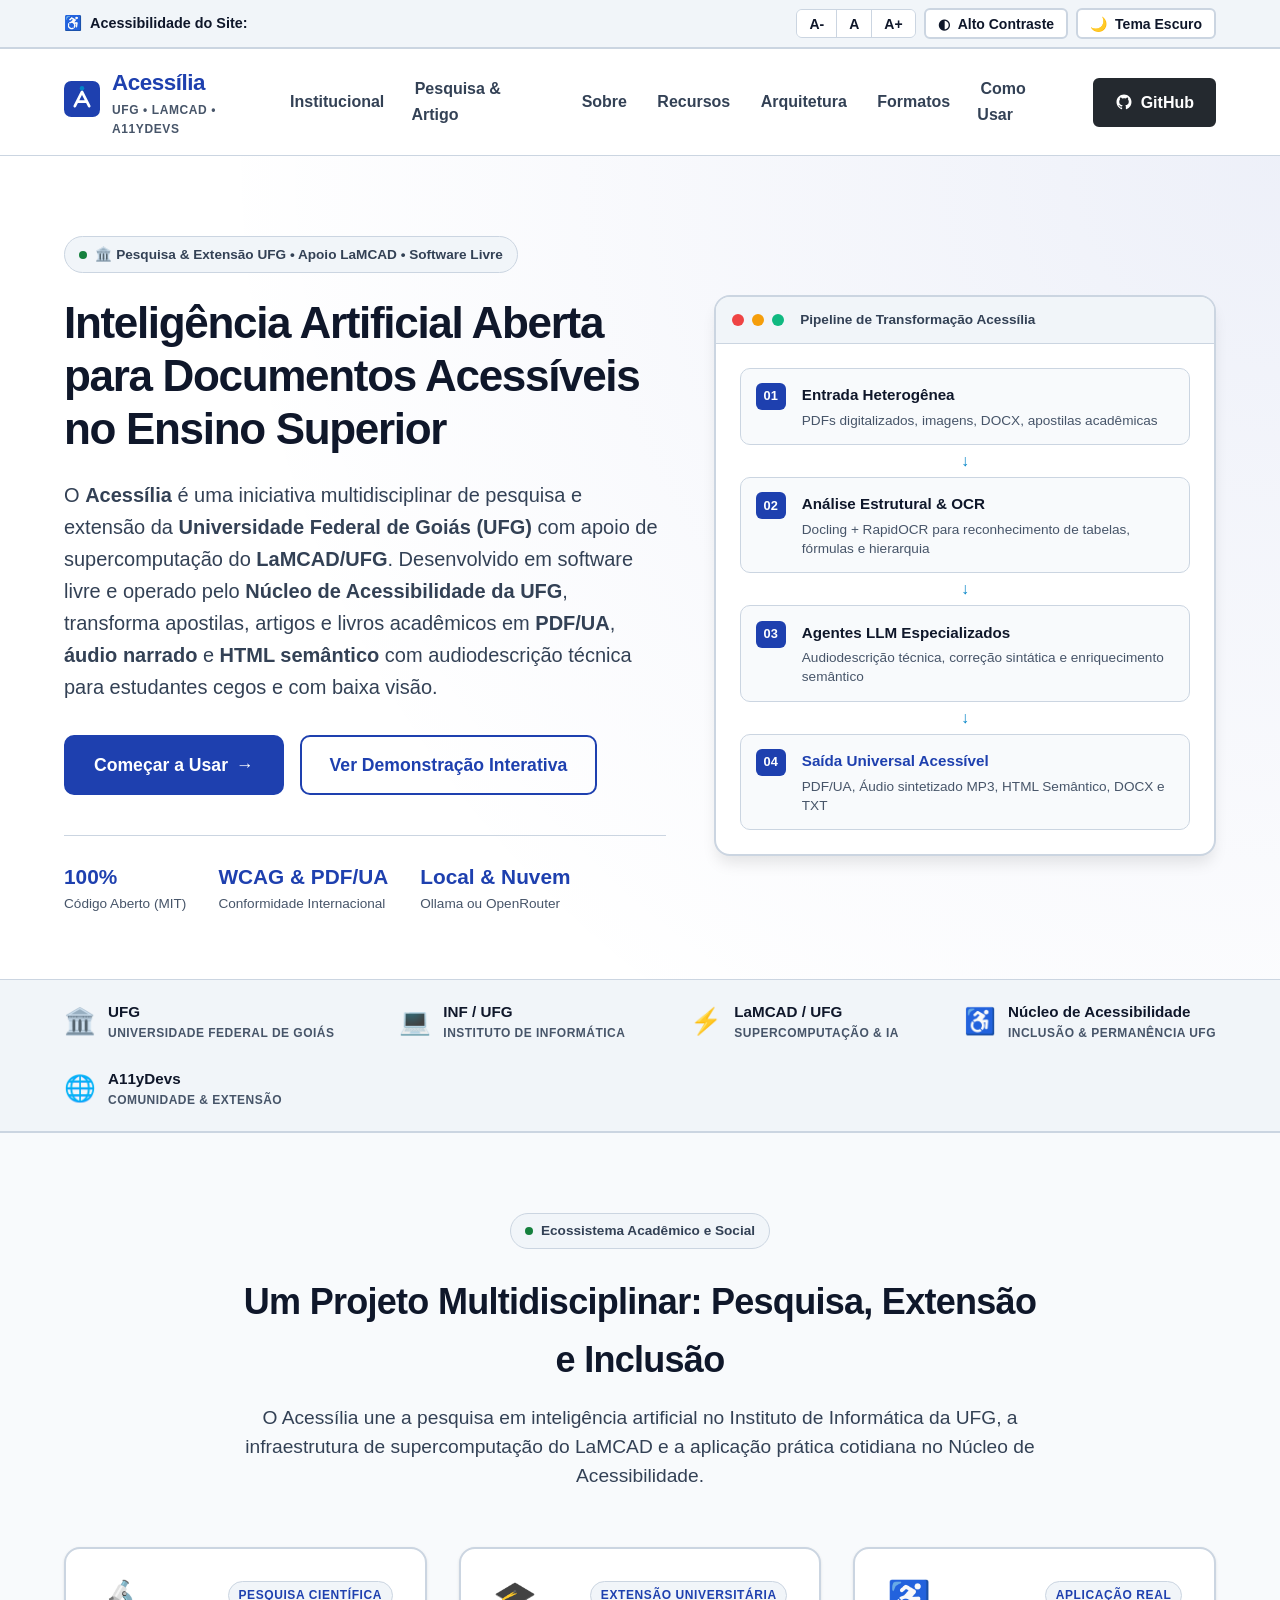
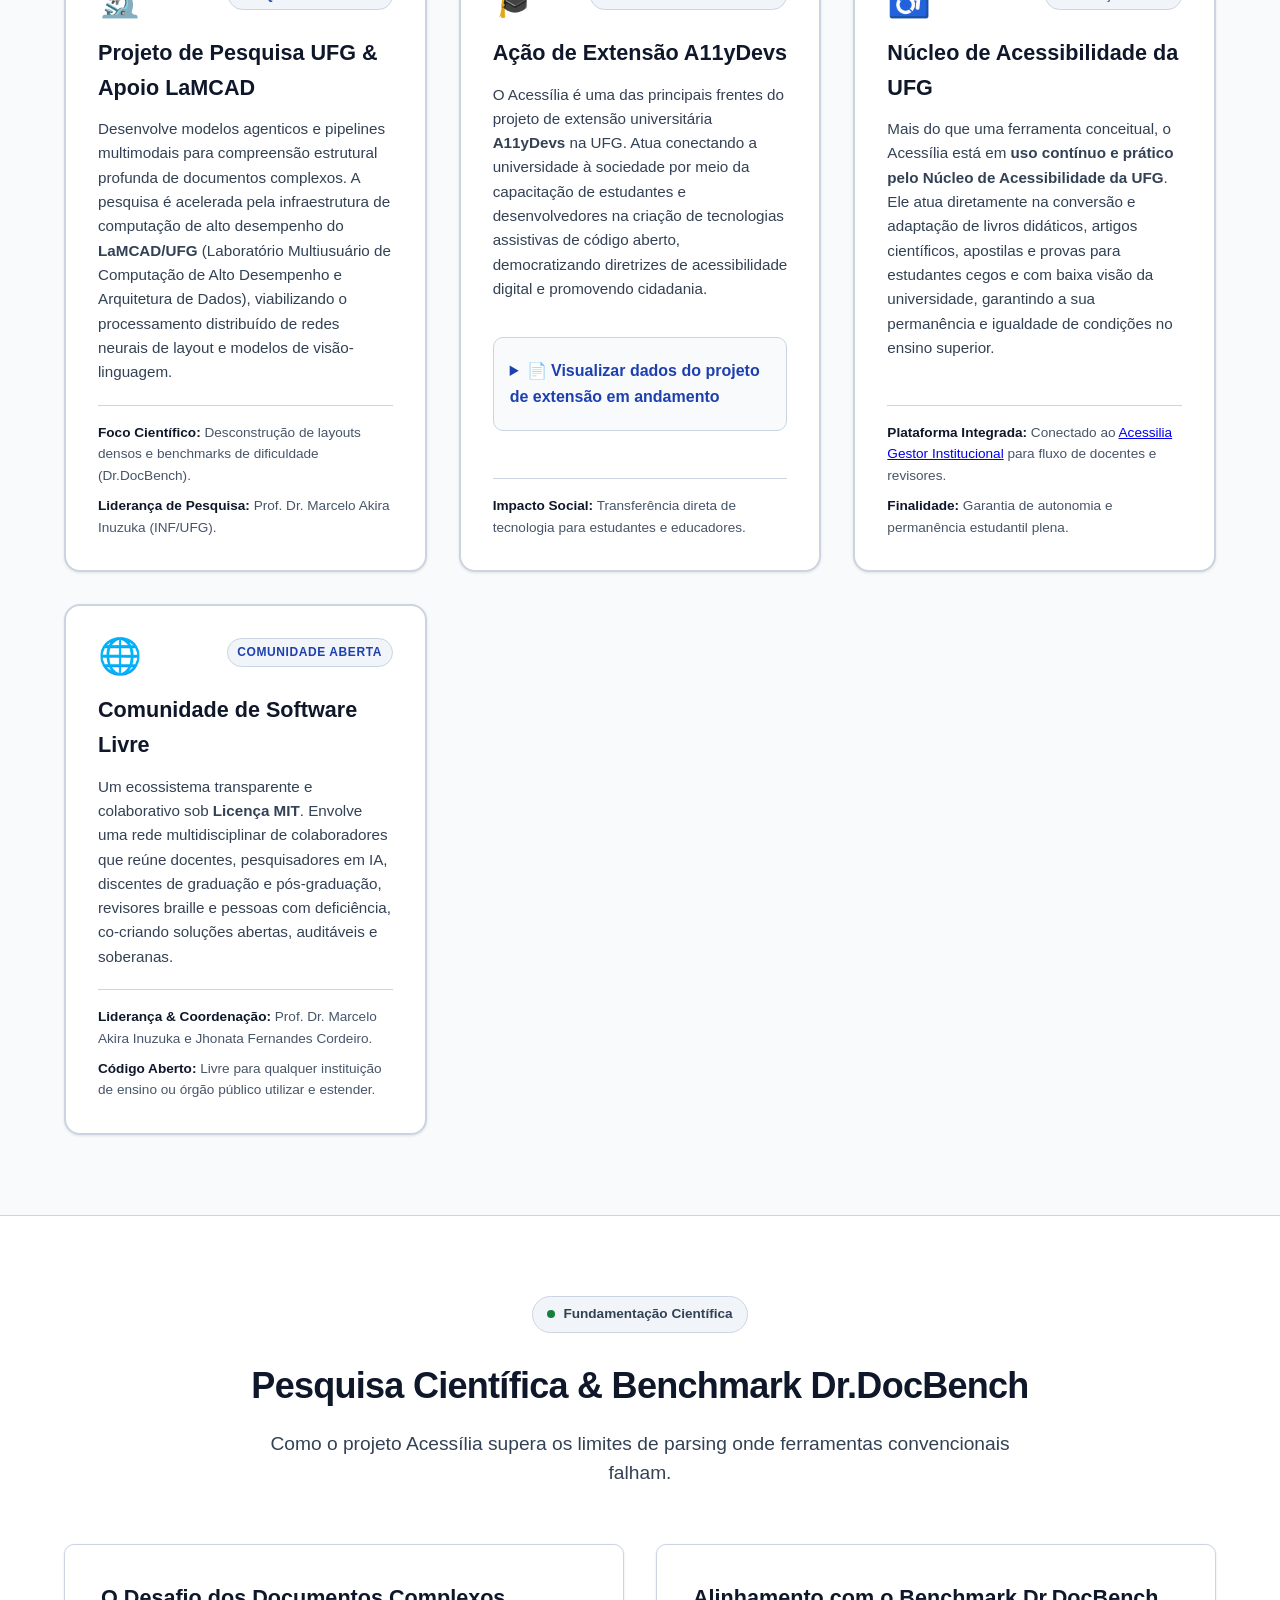
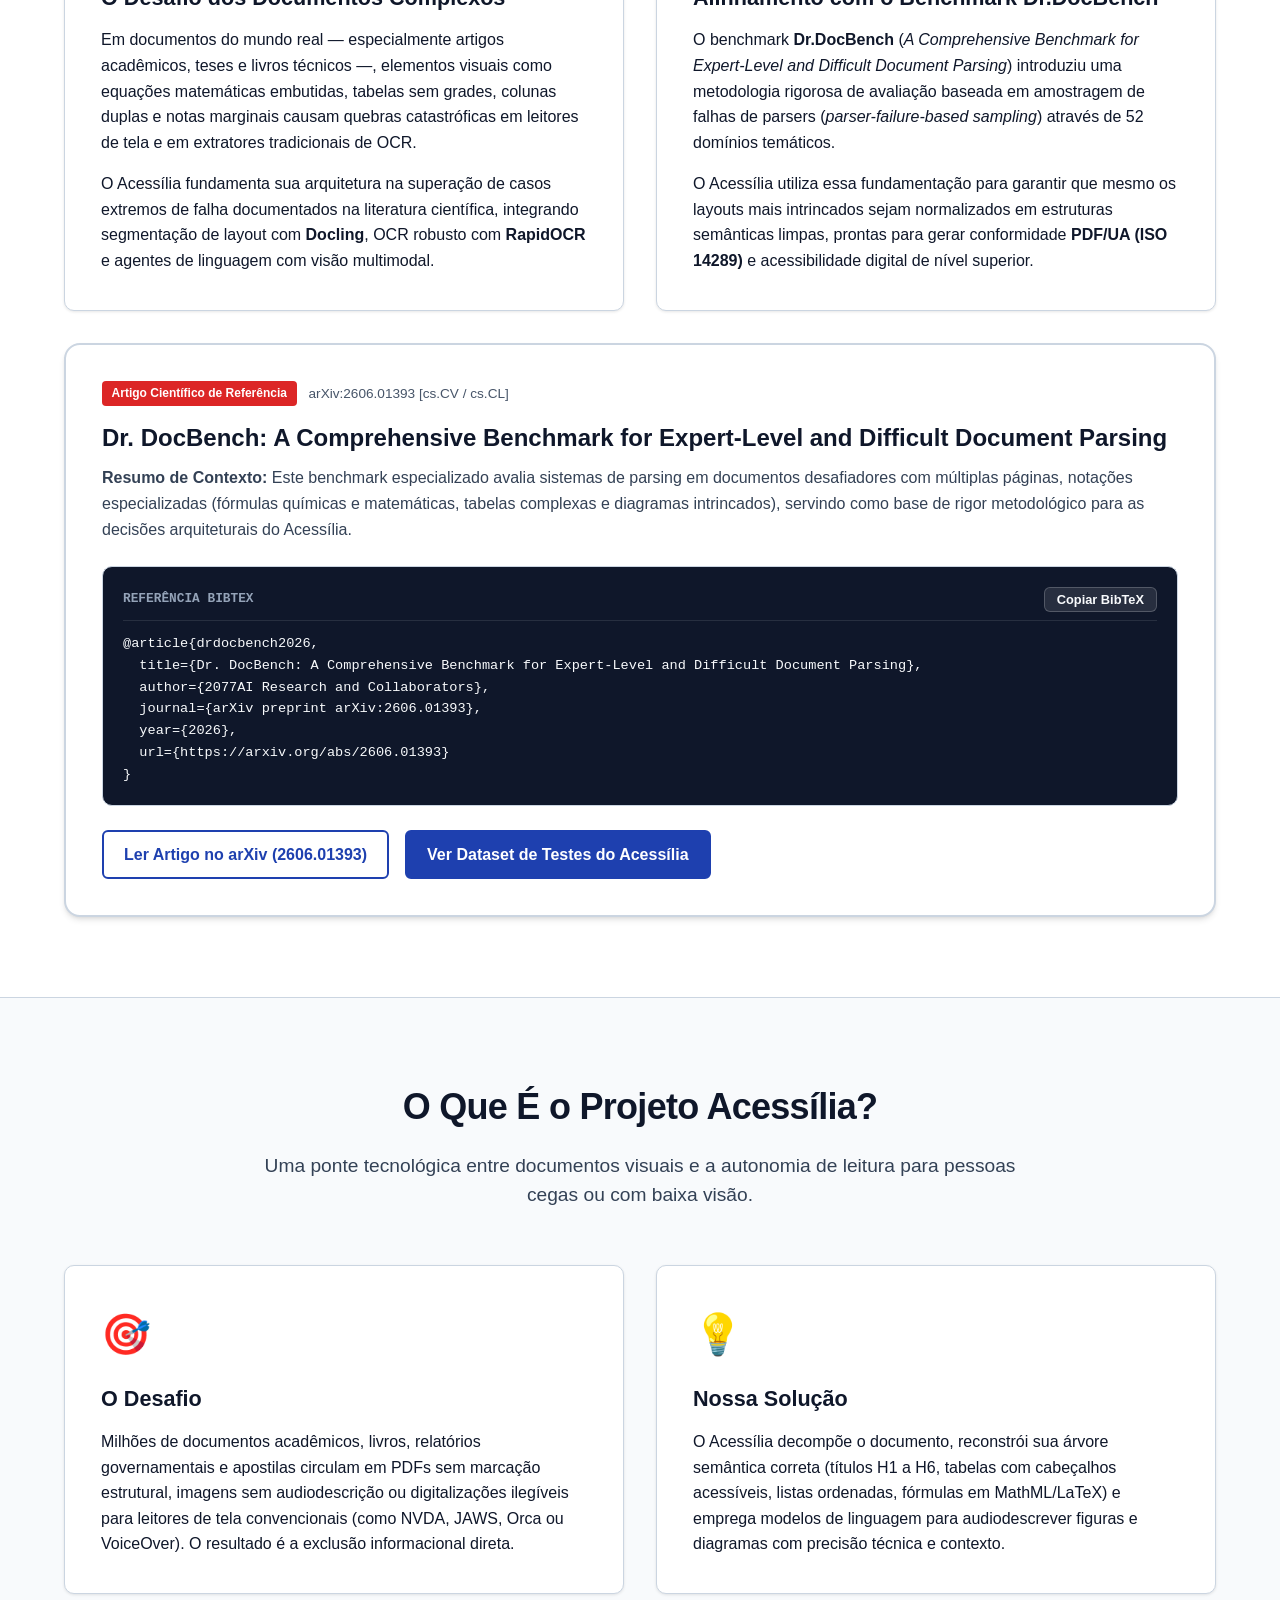
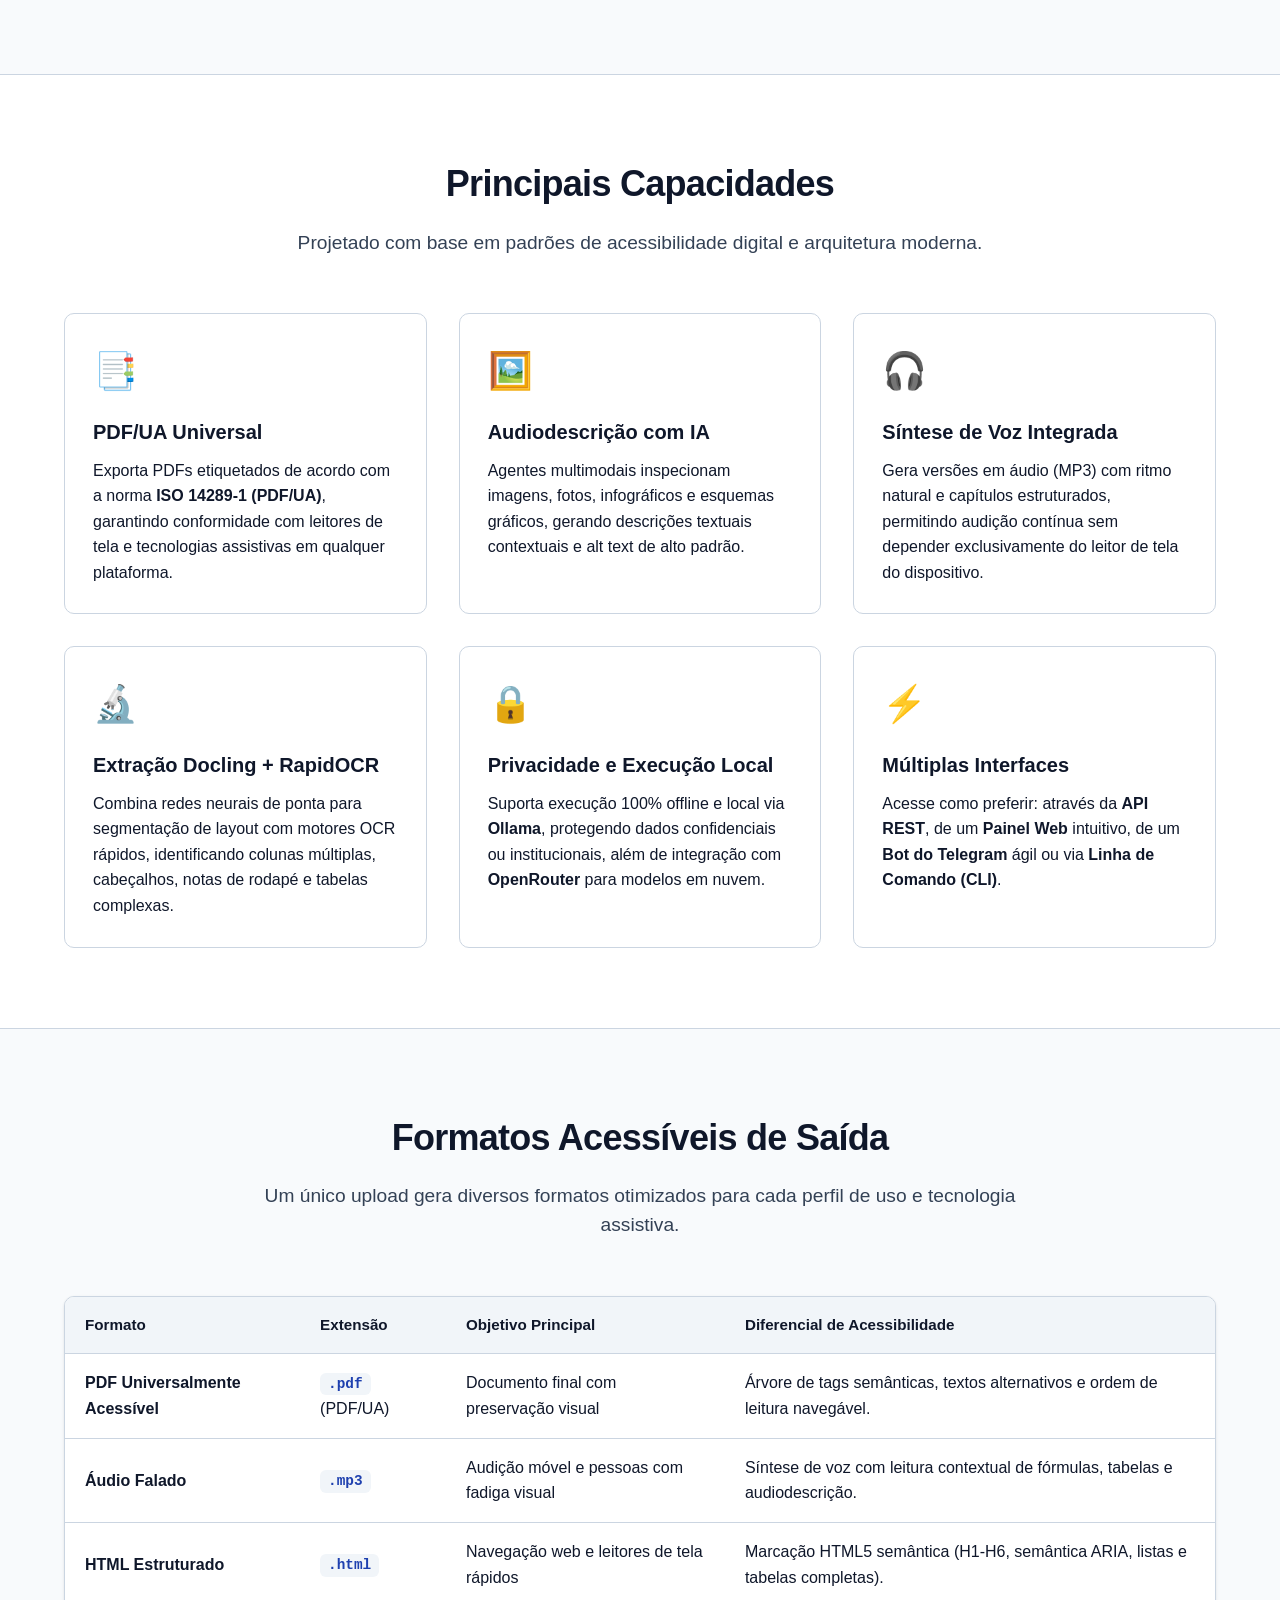
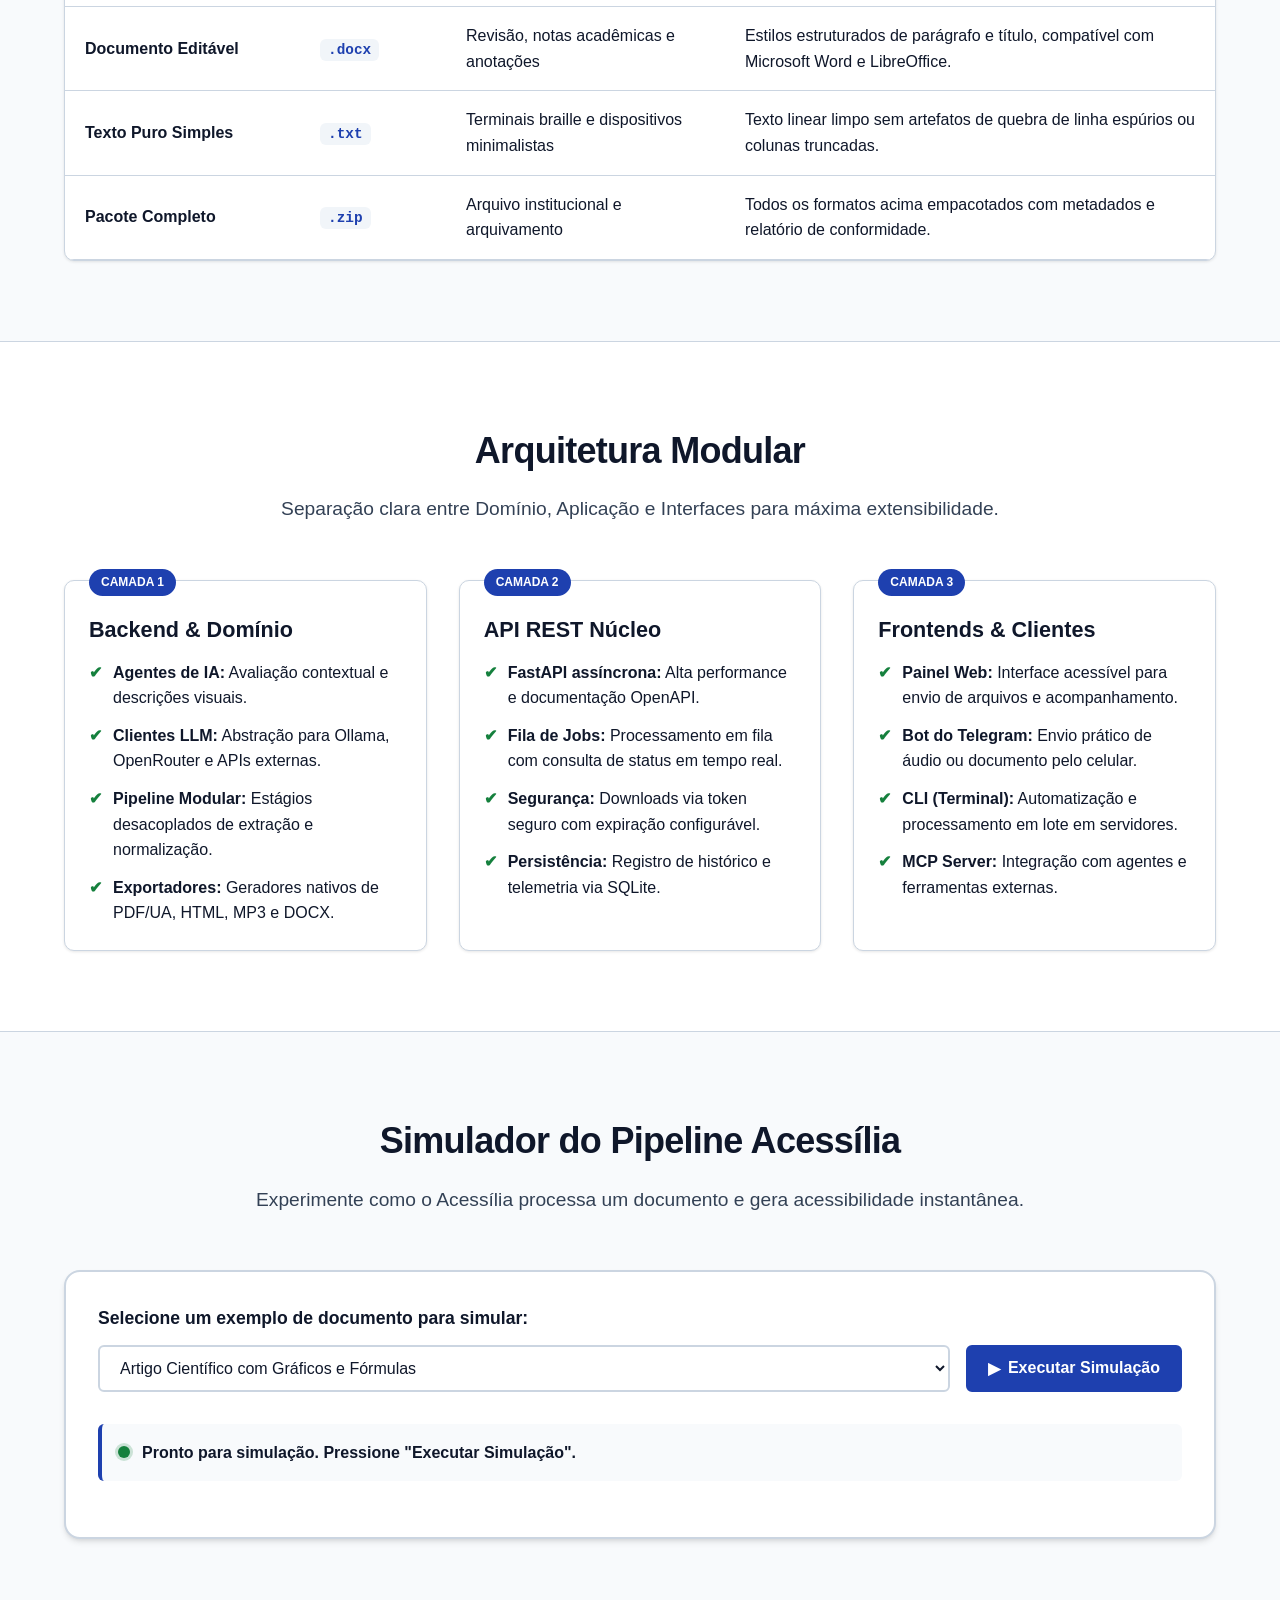
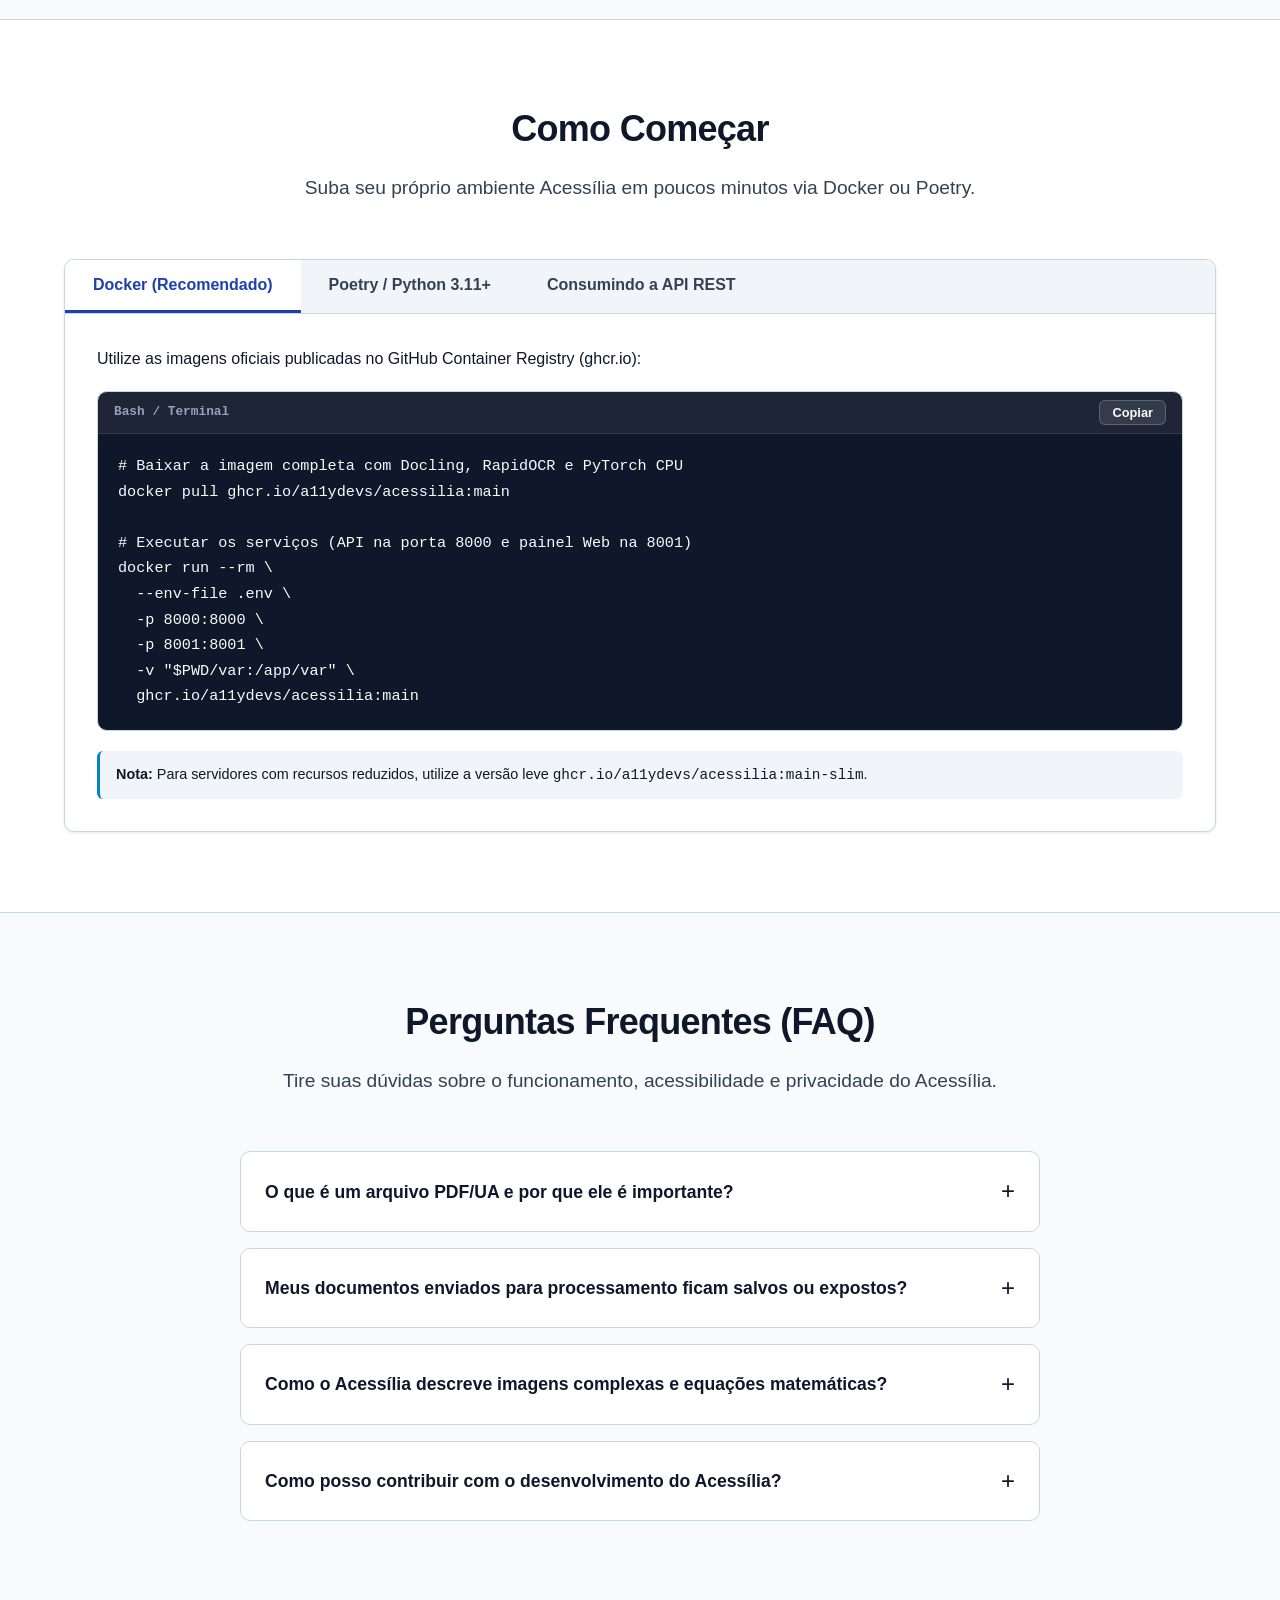
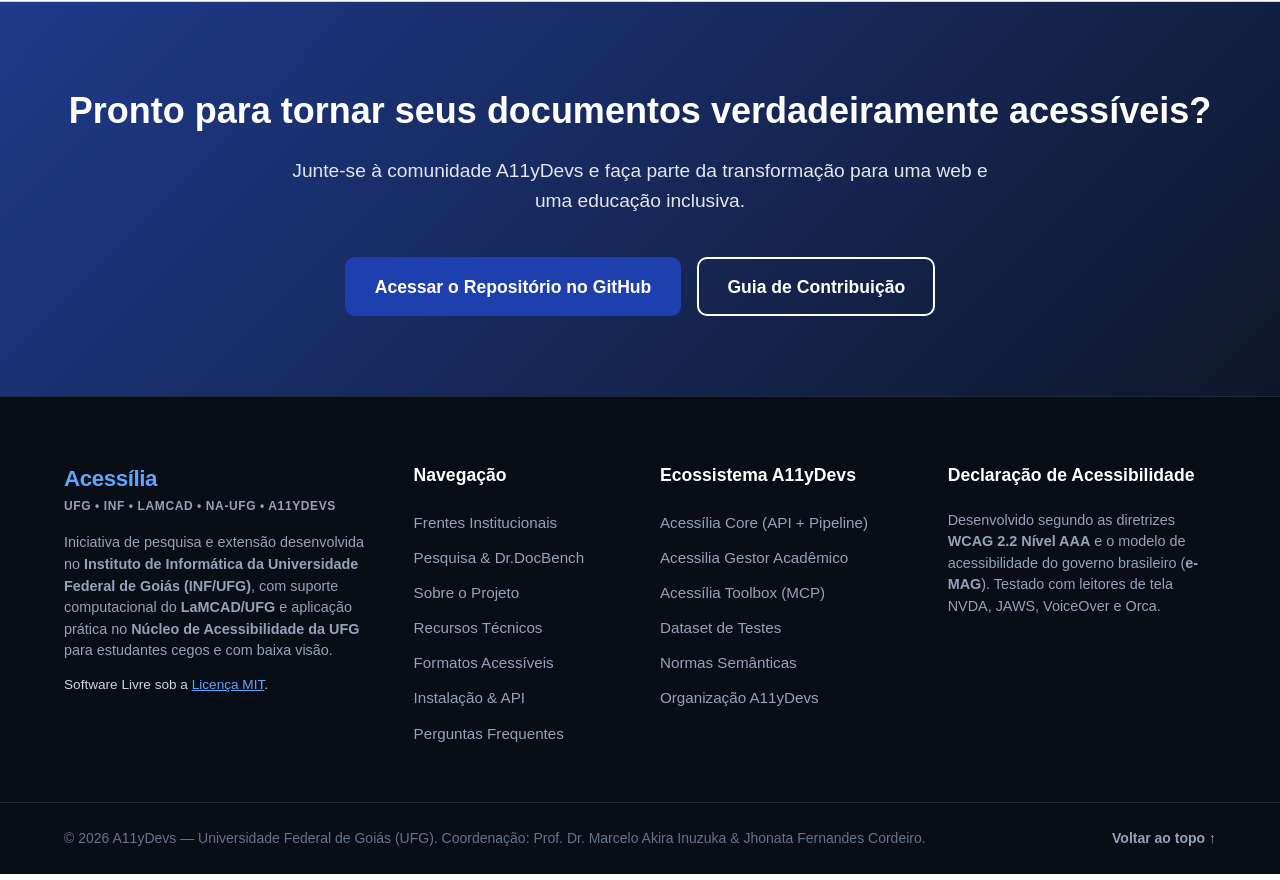
==== index.html @ b48af9fe "feat: add institutional fronts (UFG, LaMCAD, NA-UFG, Extension) and Dr.DocBench research citation" ====
<!DOCTYPE html>
<html lang="pt-BR" data-theme="system" data-contrast="normal">
<head>
  <meta charset="UTF-8">
  <meta name="viewport" content="width=device-width, initial-scale=1.0">
  <title>Acessília — Plataforma de IA para Documentos Acessíveis</title>
  <meta name="description" content="Plataforma agentica de código aberto para compreensão, extração estrutural e transformação de documentos em formatos acessíveis (PDF/UA, áudio, HTML, DOCX).">
  <meta name="keywords" content="acessibilidade, a11y, PDF/UA, OCR, IA, leitor de tela, audiodescrição, Docling, A11yDevs, inclusão digital">
  <meta name="author" content="A11yDevs">
  <meta name="theme-color" content="#1a365d">

  <!-- Open Graph / Redes Sociais -->
  <meta property="og:type" content="website">
  <meta property="og:url" content="https://acessilia.org/">
  <meta property="og:title" content="Acessília — IA para Documentos Acessíveis">
  <meta property="og:description" content="Transforme documentos visuais e PDFs em formatos universais acessíveis com agentes de IA e OCR estruturado.">
  <meta property="og:locale" content="pt_BR">

  <!-- Estilos -->
  <link rel="stylesheet" href="assets/css/style.css">
  
  <link rel="icon" href="data:image/svg+xml,<svg xmlns=%22http://www.w3.org/2000/svg%22 viewBox=%220 0 100 100%22><text y=%22.9em%22 font-size=%2290%22>♿</text></svg>">
</head>
<body>

  <!-- Links de salto (Skip links para navegação por teclado / leitores de tela) -->
  <nav class="skip-links" aria-label="Atalhos de navegação rápida">
    <a href="#main-content" class="skip-link">Pular para o conteúdo principal</a>
    <a href="#accessibility-toolbar" class="skip-link">Pular para a barra de acessibilidade</a>
    <a href="#primary-nav" class="skip-link">Pular para o menu de navegação</a>
  </nav>

  <!-- Região para anúncios dinâmicos de acessibilidade (leitores de tela) -->
  <div id="a11y-announcer" class="sr-only" aria-live="polite" aria-atomic="true"></div>

  <!-- Barra de Ferramentas de Acessibilidade -->
  <section id="accessibility-toolbar" class="a11y-toolbar" aria-label="Ferramentas de Acessibilidade">
    <div class="container a11y-toolbar__inner">
      <span class="a11y-toolbar__title">
        <span class="icon-a11y" aria-hidden="true">♿</span>
        <strong>Acessibilidade do Site:</strong>
      </span>

      <div class="a11y-toolbar__actions">
        <!-- Controle de tamanho da fonte -->
        <div class="btn-group" role="group" aria-label="Ajustar tamanho do texto">
          <button type="button" id="btn-font-decrease" class="btn btn-sm" aria-label="Diminuir tamanho da fonte (A menos)">
            <span aria-hidden="true">A-</span>
          </button>
          <button type="button" id="btn-font-reset" class="btn btn-sm" aria-label="Restaurar tamanho padrão da fonte (A normal)">
            <span aria-hidden="true">A</span>
          </button>
          <button type="button" id="btn-font-increase" class="btn btn-sm" aria-label="Aumentar tamanho da fonte (A mais)">
            <span aria-hidden="true">A+</span>
          </button>
        </div>

        <!-- Alternador de Alto Contraste -->
        <button type="button" id="btn-toggle-contrast" class="btn btn-sm" aria-pressed="false">
          <span class="icon" aria-hidden="true">◐</span>
          <span>Alto Contraste</span>
        </button>

        <!-- Alternador de Tema Escuro/Claro -->
        <button type="button" id="btn-toggle-theme" class="btn btn-sm" aria-label="Alternar tema de cores">
          <span id="theme-icon" class="icon" aria-hidden="true">🌙</span>
          <span id="theme-label">Tema Escuro</span>
        </button>
      </div>
    </div>
  </section>

  <!-- Cabeçalho Principal -->
  <header class="site-header">
    <div class="container site-header__inner">
      <div class="site-header__brand">
        <a href="#inicio" class="brand-link" aria-label="Acessília - Página inicial">
          <div class="brand-logo" aria-hidden="true">
            <svg width="36" height="36" viewBox="0 0 40 40" fill="none" xmlns="http://www.w3.org/2000/svg">
              <rect width="40" height="40" rx="8" fill="var(--color-primary)"/>
              <path d="M12 28L20 12L28 28M15 23H25" stroke="#FFFFFF" stroke-width="3" stroke-linecap="round" stroke-linejoin="round"/>
              <circle cx="20" cy="8" r="2.5" fill="var(--color-accent)"/>
            </svg>
          </div>
          <div class="brand-text">
            <span class="brand-name">Acessília</span>
            <span class="brand-tagline">UFG • LaMCAD • A11yDevs</span>
          </div>
        </a>
      </div>

      <!-- Menu de Navegação -->
      <nav id="primary-nav" class="site-nav" aria-label="Navegação principal">
        <button type="button" class="nav-toggle" id="btn-nav-toggle" aria-expanded="false" aria-controls="nav-menu" aria-label="Abrir menu de navegação">
          <span class="nav-toggle__bar" aria-hidden="true"></span>
          <span class="nav-toggle__bar" aria-hidden="true"></span>
          <span class="nav-toggle__bar" aria-hidden="true"></span>
        </button>

        <ul id="nav-menu" class="nav-list">
          <li><a href="#institucional" class="nav-link">Institucional</a></li>
          <li><a href="#pesquisa" class="nav-link">Pesquisa & Artigo</a></li>
          <li><a href="#sobre" class="nav-link">Sobre</a></li>
          <li><a href="#funcionalidades" class="nav-link">Recursos</a></li>
          <li><a href="#arquitetura" class="nav-link">Arquitetura</a></li>
          <li><a href="#formatos" class="nav-link">Formatos</a></li>
          <li><a href="#como-usar" class="nav-link">Como Usar</a></li>
          <li>
            <a href="https://github.com/A11yDevs/acessilia" class="btn btn-primary btn-github" target="_blank" rel="noopener noreferrer">
              <svg class="icon-github" width="18" height="18" viewBox="0 0 24 24" fill="currentColor" aria-hidden="true">
                <path fill-rule="evenodd" clip-rule="evenodd" d="M12 2C6.477 2 2 6.484 2 12.017c0 4.425 2.865 8.18 6.839 9.504.5.092.682-.217.682-.483 0-.237-.008-.868-.013-1.703-2.782.605-3.369-1.343-3.369-1.343-.454-1.158-1.11-1.466-1.11-1.466-.908-.62.069-.608.069-.608 1.003.07 1.53 1.032 1.53 1.032.892 1.53 2.341 1.088 2.91.832.092-.647.35-1.088.636-1.338-2.22-.253-4.555-1.113-4.555-4.951 0-1.093.39-1.988 1.029-2.688-.103-.253-.446-1.272.098-2.65 0 0 .84-.27 2.75 1.026A9.564 9.564 0 0112 6.844c.85.004 1.705.115 2.504.337 1.909-1.296 2.747-1.027 2.747-1.027.546 1.379.202 2.398.1 2.651.64.7 1.028 1.595 1.028 2.688 0 3.848-2.339 4.695-4.566 4.943.359.309.678.92.678 1.855 0 1.338-.012 2.419-.012 2.747 0 .268.18.58.688.482A10.019 10.019 0 0022 12.017C22 6.484 17.522 2 12 2z"/>
              </svg>
              <span>GitHub</span>
              <span class="sr-only">(abre em nova janela)</span>
            </a>
          </li>
        </ul>
      </nav>
    </div>
  </header>

  <!-- Conteúdo Principal -->
  <main id="main-content" tabindex="-1">

    <!-- Hero Section -->
    <section id="inicio" class="hero-section" aria-labelledby="hero-title">
      <div class="container hero-section__inner">
        <div class="hero-content">
          <div class="badge-pill">
            <span class="badge-dot" aria-hidden="true"></span>
            🏛️ Pesquisa & Extensão UFG • Apoio LaMCAD • Software Livre
          </div>

          <h1 id="hero-title" class="hero-title">
            Inteligência Artificial Aberta para Documentos Acessíveis no Ensino Superior
          </h1>

          <p class="hero-lead">
            O <strong>Acessília</strong> é uma iniciativa multidisciplinar de pesquisa e extensão da <strong>Universidade Federal de Goiás (UFG)</strong> com apoio de supercomputação do <strong>LaMCAD/UFG</strong>. Desenvolvido em software livre e operado pelo <strong>Núcleo de Acessibilidade da UFG</strong>, transforma apostilas, artigos e livros acadêmicos em <strong>PDF/UA</strong>, <strong>áudio narrado</strong> e <strong>HTML semântico</strong> com audiodescrição técnica para estudantes cegos e com baixa visão.
          </p>

          <div class="hero-cta">
            <a href="#como-usar" class="btn btn-primary btn-lg">
              Começar a Usar
              <span class="arrow" aria-hidden="true">→</span>
            </a>
            <a href="#demonstracao" class="btn btn-outline btn-lg">
              Ver Demonstração Interativa
            </a>
          </div>

          <div class="hero-badges" aria-label="Estatísticas e características do projeto">
            <div class="hero-badge-item">
              <span class="hero-badge-num">100%</span>
              <span class="hero-badge-desc">Código Aberto (MIT)</span>
            </div>
            <div class="hero-badge-item">
              <span class="hero-badge-num">WCAG & PDF/UA</span>
              <span class="hero-badge-desc">Conformidade Internacional</span>
            </div>
            <div class="hero-badge-item">
              <span class="hero-badge-num">Local & Nuvem</span>
              <span class="hero-badge-desc">Ollama ou OpenRouter</span>
            </div>
          </div>
        </div>

        <div class="hero-visual" aria-hidden="true">
          <div class="pipeline-card">
            <div class="pipeline-header">
              <span class="circle circle-red"></span>
              <span class="circle circle-yellow"></span>
              <span class="circle circle-green"></span>
              <span class="pipeline-title">Pipeline de Transformação Acessília</span>
            </div>
            <div class="pipeline-body">
              <div class="pipeline-step">
                <span class="step-num">01</span>
                <div class="step-info">
                  <strong>Entrada Heterogênea</strong>
                  <p>PDFs digitalizados, imagens, DOCX, apostilas acadêmicas</p>
                </div>
              </div>
              <div class="pipeline-connector">↓</div>
              <div class="pipeline-step">
                <span class="step-num">02</span>
                <div class="step-info">
                  <strong>Análise Estrutural & OCR</strong>
                  <p>Docling + RapidOCR para reconhecimento de tabelas, fórmulas e hierarquia</p>
                </div>
              </div>
              <div class="pipeline-connector">↓</div>
              <div class="pipeline-step">
                <span class="step-num">03</span>
                <div class="step-info">
                  <strong>Agentes LLM Especializados</strong>
                  <p>Audiodescrição técnica, correção sintática e enriquecimento semântico</p>
                </div>
              </div>
              <div class="pipeline-connector">↓</div>
              <div class="pipeline-step">
                <span class="step-num">04</span>
                <div class="step-info highlight">
                  <strong>Saída Universal Acessível</strong>
                  <p>PDF/UA, Áudio sintetizado MP3, HTML Semântico, DOCX e TXT</p>
                </div>
              </div>
            </div>
          </div>
        </div>
      </div>
    </section>

    <!-- Barra de Parcerias Institucionais (Trust Ribbon) -->
    <section class="trust-ribbon" aria-label="Instituições e Laboratórios Parceiros">
      <div class="container trust-ribbon__inner">
        <a href="https://www.ufg.br" class="trust-item" target="_blank" rel="noopener noreferrer">
          <span class="trust-icon" aria-hidden="true">🏛️</span>
          <span class="trust-text">
            <strong>UFG</strong>
            <small>Universidade Federal de Goiás</small>
          </span>
          <span class="sr-only">(abre em nova janela)</span>
        </a>

        <a href="https://inf.ufg.br" class="trust-item" target="_blank" rel="noopener noreferrer">
          <span class="trust-icon" aria-hidden="true">💻</span>
          <span class="trust-text">
            <strong>INF / UFG</strong>
            <small>Instituto de Informática</small>
          </span>
          <span class="sr-only">(abre em nova janela)</span>
        </a>

        <a href="https://lamcad.ufg.br" class="trust-item" target="_blank" rel="noopener noreferrer">
          <span class="trust-icon" aria-hidden="true">⚡</span>
          <span class="trust-text">
            <strong>LaMCAD / UFG</strong>
            <small>Supercomputação & IA</small>
          </span>
          <span class="sr-only">(abre em nova janela)</span>
        </a>

        <div class="trust-item">
          <span class="trust-icon" aria-hidden="true">♿</span>
          <span class="trust-text">
            <strong>Núcleo de Acessibilidade</strong>
            <small>Inclusão & Permanência UFG</small>
          </span>
        </div>

        <a href="https://github.com/A11yDevs" class="trust-item" target="_blank" rel="noopener noreferrer">
          <span class="trust-icon" aria-hidden="true">🌐</span>
          <span class="trust-text">
            <strong>A11yDevs</strong>
            <small>Comunidade & Extensão</small>
          </span>
          <span class="sr-only">(abre em nova janela)</span>
        </a>
      </div>
    </section>

    <!-- Seção Frentes Institucionais -->
    <section id="institucional" class="section section--alt" aria-labelledby="inst-title">
      <div class="container">
        <div class="section-header">
          <div class="badge-pill">
            <span class="badge-dot" aria-hidden="true"></span>
            Ecossistema Acadêmico e Social
          </div>
          <h2 id="inst-title" class="section-title">Um Projeto Multidisciplinar: Pesquisa, Extensão e Inclusão</h2>
          <p class="section-subtitle">
            O Acessília une a pesquisa em inteligência artificial no Instituto de Informática da UFG, a infraestrutura de supercomputação do LaMCAD e a aplicação prática cotidiana no Núcleo de Acessibilidade.
          </p>
        </div>

        <div class="grid grid-2">
          <!-- Pilar 1: Pesquisa UFG & LaMCAD -->
          <article class="pillar-card">
            <div class="pillar-card__header">
              <span class="pillar-card__icon" aria-hidden="true">🔬</span>
              <span class="pillar-card__badge">Pesquisa Científica</span>
            </div>
            <h3 class="pillar-card__title">Projeto de Pesquisa UFG & Apoio LaMCAD</h3>
            <p class="pillar-card__desc">
              Desenvolve modelos agenticos e pipelines multimodais para compreensão estrutural profunda de documentos complexos. A pesquisa é acelerada pela infraestrutura de computação de alto desempenho do <strong>LaMCAD/UFG</strong> (Laboratório Multiusuário de Computação de Alto Desempenho e Arquitetura de Dados), viabilizando o processamento distribuído de redes neurais de layout e modelos de visão-linguagem.
            </p>
            <div class="pillar-card__meta">
              <span><strong>Foco Científico:</strong> Desconstrução de layouts densos e benchmarks de dificuldade (Dr.DocBench).</span>
              <span><strong>Liderança de Pesquisa:</strong> Prof. Dr. Marcelo Akira Inuzuka (INF/UFG).</span>
            </div>
          </article>

          <!-- Pilar 2: Projeto de Extensão A11yDevs -->
          <article class="pillar-card">
            <div class="pillar-card__header">
              <span class="pillar-card__icon" aria-hidden="true">🎓</span>
              <span class="pillar-card__badge">Extensão Universitária</span>
            </div>
            <h3 class="pillar-card__title">Ação de Extensão A11yDevs</h3>
            <p class="pillar-card__desc">
              O Acessília é uma das principais frentes do projeto de extensão universitária <strong>A11yDevs</strong> na UFG. Atua conectando a universidade à sociedade por meio da capacitação de estudantes e desenvolvedores na criação de tecnologias assistivas de código aberto, democratizando diretrizes de acessibilidade digital e promovendo cidadania.
            </p>
            
            <details class="extension-box">
              <summary>📄 Visualizar dados do projeto de extensão em andamento</summary>
              <div class="extension-box__content">
                <p><strong>Ação de Extensão:</strong> A11yDevs — Desenvolvimento Aberto de Tecnologias Assistivas e Acessibilidade Digital</p>
                <p><strong>Unidade Proponente:</strong> Instituto de Informática (INF) — Universidade Federal de Goiás</p>
                <p><strong>Impacto:</strong> Formação de recursos humanos em acessibilidade e produção de ferramentas públicas para instituições educacionais.</p>
                <p><strong>Coordenação:</strong> Prof. Dr. Marcelo Akira Inuzuka | <strong>Liderança Técnica:</strong> Jhonata Fernandes Cordeiro</p>
                <p><strong>Situação:</strong> Ativo / Em Execução (2026)</p>
              </div>
            </details>

            <div class="pillar-card__meta">
              <span><strong>Impacto Social:</strong> Transferência direta de tecnologia para estudantes e educadores.</span>
            </div>
          </article>

          <!-- Pilar 3: Núcleo de Acessibilidade da UFG -->
          <article class="pillar-card">
            <div class="pillar-card__header">
              <span class="pillar-card__icon" aria-hidden="true">♿</span>
              <span class="pillar-card__badge">Aplicação Real</span>
            </div>
            <h3 class="pillar-card__title">Núcleo de Acessibilidade da UFG</h3>
            <p class="pillar-card__desc">
              Mais do que uma ferramenta conceitual, o Acessília está em <strong>uso contínuo e prático pelo Núcleo de Acessibilidade da UFG</strong>. Ele atua diretamente na conversão e adaptação de livros didáticos, artigos científicos, apostilas e provas para estudantes cegos e com baixa visão da universidade, garantindo a sua permanência e igualdade de condições no ensino superior.
            </p>
            <div class="pillar-card__meta">
              <span><strong>Plataforma Integrada:</strong> Conectado ao <a href="https://github.com/A11yDevs/acessilia-ufg" target="_blank" rel="noopener noreferrer">Acessilia Gestor Institucional</a> para fluxo de docentes e revisores.</span>
              <span><strong>Finalidade:</strong> Garantia de autonomia e permanência estudantil plena.</span>
            </div>
          </article>

          <!-- Pilar 4: Software Livre & Comunidade -->
          <article class="pillar-card">
            <div class="pillar-card__header">
              <span class="pillar-card__icon" aria-hidden="true">🌐</span>
              <span class="pillar-card__badge">Comunidade Aberta</span>
            </div>
            <h3 class="pillar-card__title">Comunidade de Software Livre</h3>
            <p class="pillar-card__desc">
              Um ecossistema transparente e colaborativo sob <strong>Licença MIT</strong>. Envolve uma rede multidisciplinar de colaboradores que reúne docentes, pesquisadores em IA, discentes de graduação e pós-graduação, revisores braille e pessoas com deficiência, co-criando soluções abertas, auditáveis e soberanas.
            </p>
            <div class="pillar-card__meta">
              <span><strong>Liderança & Coordenação:</strong> Prof. Dr. Marcelo Akira Inuzuka e Jhonata Fernandes Cordeiro.</span>
              <span><strong>Código Aberto:</strong> Livre para qualquer instituição de ensino ou órgão público utilizar e estender.</span>
            </div>
          </article>
        </div>
      </div>
    </section>

    <!-- Seção Pesquisa & Benchmark Dr.DocBench -->
    <section id="pesquisa" class="section research-section" aria-labelledby="pesq-title">
      <div class="container">
        <div class="section-header">
          <div class="badge-pill">
            <span class="badge-dot" aria-hidden="true"></span>
            Fundamentação Científica
          </div>
          <h2 id="pesq-title" class="section-title">Pesquisa Científica & Benchmark Dr.DocBench</h2>
          <p class="section-subtitle">
            Como o projeto Acessília supera os limites de parsing onde ferramentas convencionais falham.
          </p>
        </div>

        <div class="grid grid-2">
          <div class="card card--padded">
            <h3 class="card-title">O Desafio dos Documentos Complexos</h3>
            <p>
              Em documentos do mundo real — especialmente artigos acadêmicos, teses e livros técnicos —, elementos visuais como equações matemáticas embutidas, tabelas sem grades, colunas duplas e notas marginais causam quebras catastróficas em leitores de tela e em extratores tradicionais de OCR.
            </p>
            <p style="margin-top: 1rem;">
              O Acessília fundamenta sua arquitetura na superação de casos extremos de falha documentados na literatura científica, integrando segmentação de layout com <strong>Docling</strong>, OCR robusto com <strong>RapidOCR</strong> e agentes de linguagem com visão multimodal.
            </p>
          </div>

          <div class="card card--padded">
            <h3 class="card-title">Alinhamento com o Benchmark Dr.DocBench</h3>
            <p>
              O benchmark <strong>Dr.DocBench</strong> (<em>A Comprehensive Benchmark for Expert-Level and Difficult Document Parsing</em>) introduziu uma metodologia rigorosa de avaliação baseada em amostragem de falhas de parsers (<em>parser-failure-based sampling</em>) através de 52 domínios temáticos.
            </p>
            <p style="margin-top: 1rem;">
              O Acessília utiliza essa fundamentação para garantir que mesmo os layouts mais intrincados sejam normalizados em estruturas semânticas limpas, prontas para gerar conformidade <strong>PDF/UA (ISO 14289)</strong> e acessibilidade digital de nível superior.
            </p>
          </div>
        </div>

        <!-- Card Acadêmico do Artigo com Citação -->
        <article class="paper-card">
          <div class="paper-header">
            <span class="paper-badge">Artigo Científico de Referência</span>
            <span class="paper-meta">arXiv:2606.01393 [cs.CV / cs.CL]</span>
          </div>

          <h3 class="paper-title">Dr. DocBench: A Comprehensive Benchmark for Expert-Level and Difficult Document Parsing</h3>
          
          <p class="paper-abstract">
            <strong>Resumo de Contexto:</strong> Este benchmark especializado avalia sistemas de parsing em documentos desafiadores com múltiplas páginas, notações especializadas (fórmulas químicas e matemáticas, tabelas complexas e diagramas intrincados), servindo como base de rigor metodológico para as decisões arquiteturais do Acessília.
          </p>

          <div class="citation-block">
            <div class="citation-header">
              <span class="citation-label">Referência BibTeX</span>
              <button type="button" class="btn-copy" id="btn-copy-bibtex" aria-label="Copiar citação BibTeX do artigo Dr.DocBench">Copiar BibTeX</button>
            </div>
            <pre><code>@article{drdocbench2026,
  title={Dr. DocBench: A Comprehensive Benchmark for Expert-Level and Difficult Document Parsing},
  author={2077AI Research and Collaborators},
  journal={arXiv preprint arXiv:2606.01393},
  year={2026},
  url={https://arxiv.org/abs/2606.01393}
}</code></pre>
          </div>

          <div class="paper-actions">
            <a href="https://arxiv.org/abs/2606.01393" class="btn btn-outline" target="_blank" rel="noopener noreferrer">
              <span>Ler Artigo no arXiv (2606.01393)</span>
              <span class="sr-only">(abre em nova janela)</span>
            </a>
            <a href="https://github.com/A11yDevs/acessilia-dataset" class="btn btn-primary" target="_blank" rel="noopener noreferrer">
              <span>Ver Dataset de Testes do Acessília</span>
              <span class="sr-only">(abre em nova janela)</span>
            </a>
          </div>
        </article>

      </div>
    </section>

    <!-- Seção Sobre -->
    <section id="sobre" class="section section--alt" aria-labelledby="sobre-title">
      <div class="container">
        <div class="section-header">
          <h2 id="sobre-title" class="section-title">O Que É o Projeto Acessília?</h2>
          <p class="section-subtitle">
            Uma ponte tecnológica entre documentos visuais e a autonomia de leitura para pessoas cegas ou com baixa visão.
          </p>
        </div>

        <div class="grid grid-2">
          <div class="card card--padded">
            <div class="card-icon" aria-hidden="true">🎯</div>
            <h3 class="card-title">O Desafio</h3>
            <p>
              Milhões de documentos acadêmicos, livros, relatórios governamentais e apostilas circulam em PDFs sem marcação estrutural, imagens sem audiodescrição ou digitalizações ilegíveis para leitores de tela convencionais (como NVDA, JAWS, Orca ou VoiceOver). O resultado é a exclusão informacional direta.
            </p>
          </div>

          <div class="card card--padded">
            <div class="card-icon" aria-hidden="true">💡</div>
            <h3 class="card-title">Nossa Solução</h3>
            <p>
              O Acessília decompõe o documento, reconstrói sua árvore semântica correta (títulos H1 a H6, tabelas com cabeçalhos acessíveis, listas ordenadas, fórmulas em MathML/LaTeX) e emprega modelos de linguagem para audiodescrever figuras e diagramas com precisão técnica e contexto.
            </p>
          </div>
        </div>
      </div>
    </section>

    <!-- Seção Funcionalidades -->
    <section id="funcionalidades" class="section" aria-labelledby="func-title">
      <div class="container">
        <div class="section-header">
          <h2 id="func-title" class="section-title">Principais Capacidades</h2>
          <p class="section-subtitle">Projetado com base em padrões de acessibilidade digital e arquitetura moderna.</p>
        </div>

        <div class="grid grid-3">
          <!-- Card 1 -->
          <article class="feature-card">
            <div class="feature-icon" aria-hidden="true">📑</div>
            <h3 class="feature-title">PDF/UA Universal</h3>
            <p>
              Exporta PDFs etiquetados de acordo com a norma <strong>ISO 14289-1 (PDF/UA)</strong>, garantindo conformidade com leitores de tela e tecnologias assistivas em qualquer plataforma.
            </p>
          </article>

          <!-- Card 2 -->
          <article class="feature-card">
            <div class="feature-icon" aria-hidden="true">🖼️</div>
            <h3 class="feature-title">Audiodescrição com IA</h3>
            <p>
              Agentes multimodais inspecionam imagens, fotos, infográficos e esquemas gráficos, gerando descrições textuais contextuais e alt text de alto padrão.
            </p>
          </article>

          <!-- Card 3 -->
          <article class="feature-card">
            <div class="feature-icon" aria-hidden="true">🎧</div>
            <h3 class="feature-title">Síntese de Voz Integrada</h3>
            <p>
              Gera versões em áudio (MP3) com ritmo natural e capítulos estruturados, permitindo audição contínua sem depender exclusivamente do leitor de tela do dispositivo.
            </p>
          </article>

          <!-- Card 4 -->
          <article class="feature-card">
            <div class="feature-icon" aria-hidden="true">🔬</div>
            <h3 class="feature-title">Extração Docling + RapidOCR</h3>
            <p>
              Combina redes neurais de ponta para segmentação de layout com motores OCR rápidos, identificando colunas múltiplas, cabeçalhos, notas de rodapé e tabelas complexas.
            </p>
          </article>

          <!-- Card 5 -->
          <article class="feature-card">
            <div class="feature-icon" aria-hidden="true">🔒</div>
            <h3 class="feature-title">Privacidade e Execução Local</h3>
            <p>
              Suporta execução 100% offline e local via <strong>Ollama</strong>, protegendo dados confidenciais ou institucionais, além de integração com <strong>OpenRouter</strong> para modelos em nuvem.
            </p>
          </article>

          <!-- Card 6 -->
          <article class="feature-card">
            <div class="feature-icon" aria-hidden="true">⚡</div>
            <h3 class="feature-title">Múltiplas Interfaces</h3>
            <p>
              Acesse como preferir: através da <strong>API REST</strong>, de um <strong>Painel Web</strong> intuitivo, de um <strong>Bot do Telegram</strong> ágil ou via <strong>Linha de Comando (CLI)</strong>.
            </p>
          </article>
        </div>
      </div>
    </section>

    <!-- Seção Formatos de Saída -->
    <section id="formatos" class="section section--alt" aria-labelledby="formatos-title">
      <div class="container">
        <div class="section-header">
          <h2 id="formatos-title" class="section-title">Formatos Acessíveis de Saída</h2>
          <p class="section-subtitle">
            Um único upload gera diversos formatos otimizados para cada perfil de uso e tecnologia assistiva.
          </p>
        </div>

        <div class="table-responsive">
          <table class="table-accessible">
            <caption class="sr-only">Tabela comparativa de formatos de exportação gerados pelo Acessília</caption>
            <thead>
              <tr>
                <th scope="col">Formato</th>
                <th scope="col">Extensão</th>
                <th scope="col">Objetivo Principal</th>
                <th scope="col">Diferencial de Acessibilidade</th>
              </tr>
            </thead>
            <tbody>
              <tr>
                <td><strong>PDF Universalmente Acessível</strong></td>
                <td><code>.pdf</code> (PDF/UA)</td>
                <td>Documento final com preservação visual</td>
                <td>Árvore de tags semânticas, textos alternativos e ordem de leitura navegável.</td>
              </tr>
              <tr>
                <td><strong>Áudio Falado</strong></td>
                <td><code>.mp3</code></td>
                <td>Audição móvel e pessoas com fadiga visual</td>
                <td>Síntese de voz com leitura contextual de fórmulas, tabelas e audiodescrição.</td>
              </tr>
              <tr>
                <td><strong>HTML Estruturado</strong></td>
                <td><code>.html</code></td>
                <td>Navegação web e leitores de tela rápidos</td>
                <td>Marcação HTML5 semântica (H1-H6, semântica ARIA, listas e tabelas completas).</td>
              </tr>
              <tr>
                <td><strong>Documento Editável</strong></td>
                <td><code>.docx</code></td>
                <td>Revisão, notas acadêmicas e anotações</td>
                <td>Estilos estruturados de parágrafo e título, compatível com Microsoft Word e LibreOffice.</td>
              </tr>
              <tr>
                <td><strong>Texto Puro Simples</strong></td>
                <td><code>.txt</code></td>
                <td>Terminais braille e dispositivos minimalistas</td>
                <td>Texto linear limpo sem artefatos de quebra de linha espúrios ou colunas truncadas.</td>
              </tr>
              <tr>
                <td><strong>Pacote Completo</strong></td>
                <td><code>.zip</code></td>
                <td>Arquivo institucional e arquivamento</td>
                <td>Todos os formatos acima empacotados com metadados e relatório de conformidade.</td>
              </tr>
            </tbody>
          </table>
        </div>
      </div>
    </section>

    <!-- Seção Arquitetura -->
    <section id="arquitetura" class="section" aria-labelledby="arq-title">
      <div class="container">
        <div class="section-header">
          <h2 id="arq-title" class="section-title">Arquitetura Modular</h2>
          <p class="section-subtitle">
            Separação clara entre Domínio, Aplicação e Interfaces para máxima extensibilidade.
          </p>
        </div>

        <div class="grid grid-3">
          <div class="card card--bordered">
            <div class="card-badge">Camada 1</div>
            <h3 class="card-title">Backend & Domínio</h3>
            <ul class="clean-list">
              <li><strong>Agentes de IA:</strong> Avaliação contextual e descrições visuais.</li>
              <li><strong>Clientes LLM:</strong> Abstração para Ollama, OpenRouter e APIs externas.</li>
              <li><strong>Pipeline Modular:</strong> Estágios desacoplados de extração e normalização.</li>
              <li><strong>Exportadores:</strong> Geradores nativos de PDF/UA, HTML, MP3 e DOCX.</li>
            </ul>
          </div>

          <div class="card card--bordered">
            <div class="card-badge">Camada 2</div>
            <h3 class="card-title">API REST Núcleo</h3>
            <ul class="clean-list">
              <li><strong>FastAPI assíncrona:</strong> Alta performance e documentação OpenAPI.</li>
              <li><strong>Fila de Jobs:</strong> Processamento em fila com consulta de status em tempo real.</li>
              <li><strong>Segurança:</strong> Downloads via token seguro com expiração configurável.</li>
              <li><strong>Persistência:</strong> Registro de histórico e telemetria via SQLite.</li>
            </ul>
          </div>

          <div class="card card--bordered">
            <div class="card-badge">Camada 3</div>
            <h3 class="card-title">Frontends & Clientes</h3>
            <ul class="clean-list">
              <li><strong>Painel Web:</strong> Interface acessível para envio de arquivos e acompanhamento.</li>
              <li><strong>Bot do Telegram:</strong> Envio prático de áudio ou documento pelo celular.</li>
              <li><strong>CLI (Terminal):</strong> Automatização e processamento em lote em servidores.</li>
              <li><strong>MCP Server:</strong> Integração com agentes e ferramentas externas.</li>
            </ul>
          </div>
        </div>
      </div>
    </section>

    <!-- Seção de Demonstração Interativa -->
    <section id="demonstracao" class="section section--alt" aria-labelledby="demo-title">
      <div class="container">
        <div class="section-header">
          <h2 id="demo-title" class="section-title">Simulador do Pipeline Acessília</h2>
          <p class="section-subtitle">
            Experimente como o Acessília processa um documento e gera acessibilidade instantânea.
          </p>
        </div>

        <div class="demo-wrapper">
          <div class="demo-controls" role="region" aria-label="Controles do simulador">
            <label for="demo-select-doc" class="form-label">
              <strong>Selecione um exemplo de documento para simular:</strong>
            </label>
            <div class="demo-actions">
              <select id="demo-select-doc" class="form-select">
                <option value="artigo">Artigo Científico com Gráficos e Fórmulas</option>
                <option value="apostila">Apostila Universitária com Tabelas Complexas</option>
                <option value="relatorio">Relatório Técnico com Imagens Digitalizadas</option>
              </select>
              <button type="button" id="btn-run-simulation" class="btn btn-primary">
                <span class="icon" aria-hidden="true">▶</span>
                Executar Simulação
              </button>
            </div>
          </div>

          <div class="demo-stage" id="demo-stage" aria-live="polite">
            <div class="demo-status" id="demo-status-box">
              <div class="status-indicator">
                <span class="status-pulse" aria-hidden="true"></span>
                <span id="demo-status-text">Pronto para simulação. Pressione "Executar Simulação".</span>
              </div>
            </div>

            <div class="demo-results" id="demo-results-box" style="display: none;">
              <h3 class="demo-results__title">Resultado da Extração Semântica</h3>
              
              <div class="grid grid-2">
                <div class="card result-card">
                  <h4 class="result-heading">Antes: PDF Não Estruturado</h4>
                  <div class="raw-preview" id="demo-raw-content">
                    <em>Texto corrido desordenado sem tags, tabelas transformadas em colunas desconexas, imagens sem alt text e ausência de títulos navegáveis.</em>
                  </div>
                </div>

                <div class="card result-card result-card--accessible">
                  <h4 class="result-heading">Depois: Estrutura Acessília Enriquecida</h4>
                  <div class="accessible-preview" id="demo-accessible-content">
                    <!-- Preenchido dinamicamente via JS -->
                  </div>
                </div>
              </div>
            </div>
          </div>
        </div>
      </div>
    </section>

    <!-- Seção Como Usar / Instalação -->
    <section id="como-usar" class="section" aria-labelledby="usar-title">
      <div class="container">
        <div class="section-header">
          <h2 id="usar-title" class="section-title">Como Começar</h2>
          <p class="section-subtitle">
            Suba seu próprio ambiente Acessília em poucos minutos via Docker ou Poetry.
          </p>
        </div>

        <div class="tabs" id="install-tabs">
          <div class="tabs__list" role="tablist" aria-label="Opções de instalação e execução">
            <button type="button" class="tab-button" role="tab" aria-selected="true" aria-controls="panel-docker" id="tab-docker">
              Docker (Recomendado)
            </button>
            <button type="button" class="tab-button" role="tab" aria-selected="false" aria-controls="panel-poetry" id="tab-poetry" tabindex="-1">
              Poetry / Python 3.11+
            </button>
            <button type="button" class="tab-button" role="tab" aria-selected="false" aria-controls="panel-api" id="tab-api" tabindex="-1">
              Consumindo a API REST
            </button>
          </div>

          <!-- Painel Docker -->
          <div class="tab-panel" id="panel-docker" role="tabpanel" aria-labelledby="tab-docker">
            <h3 class="sr-only">Execução com Docker</h3>
            <p>Utilize as imagens oficiais publicadas no GitHub Container Registry (ghcr.io):</p>
            <div class="code-block">
              <div class="code-block__header">
                <span class="code-lang">Bash / Terminal</span>
                <button type="button" class="btn-copy" aria-label="Copiar comando Docker para a área de transferência">Copiar</button>
              </div>
              <pre><code># Baixar a imagem completa com Docling, RapidOCR e PyTorch CPU
docker pull ghcr.io/a11ydevs/acessilia:main

# Executar os serviços (API na porta 8000 e painel Web na 8001)
docker run --rm \
  --env-file .env \
  -p 8000:8000 \
  -p 8001:8001 \
  -v "$PWD/var:/app/var" \
  ghcr.io/a11ydevs/acessilia:main</code></pre>
            </div>
            <p class="tip-note">
              <strong>Nota:</strong> Para servidores com recursos reduzidos, utilize a versão leve <code>ghcr.io/a11ydevs/acessilia:main-slim</code>.
            </p>
          </div>

          <!-- Painel Poetry -->
          <div class="tab-panel" id="panel-poetry" role="tabpanel" aria-labelledby="tab-poetry" hidden>
            <h3 class="sr-only">Instalação com Poetry</h3>
            <p>Clone o repositório oficial e configure o ambiente com o Poetry:</p>
            <div class="code-block">
              <div class="code-block__header">
                <span class="code-lang">Bash / Terminal</span>
                <button type="button" class="btn-copy" aria-label="Copiar comandos Poetry para a área de transferência">Copiar</button>
              </div>
              <pre><code># Clonar o repositório
git clone https://github.com/A11yDevs/acessilia.git
cd acessilia

# Instalar dependências
poetry install

# Configurar variáveis de ambiente
cp .env.example .env

# Iniciar todos os serviços (API + Web + Telegram)
poetry run python -m frontend.run</code></pre>
            </div>
          </div>

          <!-- Painel API -->
          <div class="tab-panel" id="panel-api" role="tabpanel" aria-labelledby="tab-api" hidden>
            <h3 class="sr-only">Consumindo a API REST</h3>
            <p>Envie um arquivo para processamento assíncrono via cURL:</p>
            <div class="code-block">
              <div class="code-block__header">
                <span class="code-lang">cURL / HTTP</span>
                <button type="button" class="btn-copy" aria-label="Copiar requisição cURL para a área de transferência">Copiar</button>
              </div>
              <pre><code># 1. Enviar documento para a fila
curl -X POST "http://localhost:8000/api/v1/jobs" \
  -F "file=@documento.pdf" \
  -F "export_formats=pdf_ua,mp3,html"

# 2. Consultar status do processamento
curl -X GET "http://localhost:8000/api/v1/jobs/{task_id}"

# 3. Baixar versão PDF/UA acessível gerada
curl -O "http://localhost:8000/api/v1/download/{token}/pdf_ua"</code></pre>
            </div>
          </div>
        </div>
      </div>
    </section>

    <!-- Seção FAQ -->
    <section id="faq" class="section section--alt" aria-labelledby="faq-title">
      <div class="container">
        <div class="section-header">
          <h2 id="faq-title" class="section-title">Perguntas Frequentes (FAQ)</h2>
          <p class="section-subtitle">Tire suas dúvidas sobre o funcionamento, acessibilidade e privacidade do Acessília.</p>
        </div>

        <div class="faq-list">
          <details class="faq-item">
            <summary class="faq-question">
              <span>O que é um arquivo PDF/UA e por que ele é importante?</span>
              <span class="faq-icon" aria-hidden="true">+</span>
            </summary>
            <div class="faq-answer">
              <p>
                PDF/UA (Universal Accessibility, norma ISO 14289) é o padrão internacional que assegura que arquivos PDF sejam completamente interpretáveis por tecnologias assistivas. Ele exige etiquetas semânticas, ordem de leitura rigorosa, contraste adequado e descrição para todos os elementos não textuais.
              </p>
            </div>
          </details>

          <details class="faq-item">
            <summary class="faq-question">
              <span>Meus documentos enviados para processamento ficam salvos ou expostos?</span>
              <span class="faq-icon" aria-hidden="true">+</span>
            </summary>
            <div class="faq-answer">
              <p>
                Não. Ao executar a plataforma localmente via Docker com Ollama, nenhum dado ou texto sai da sua rede corporativa ou computador pessoal. A API gerencia tokens efêmeros para download e limpa os arquivos após o ciclo de vida definido na configuração.
              </p>
            </div>
          </details>

          <details class="faq-item">
            <summary class="faq-question">
              <span>Como o Acessília descreve imagens complexas e equações matemáticas?</span>
              <span class="faq-icon" aria-hidden="true">+</span>
            </summary>
            <div class="faq-answer">
              <p>
                O Acessília usa modelos de visão computacional combinados com prompts estruturados para audiodescrição técnica (seguindo diretrizes de audiodescrição para exames e materiais didáticos). Fórmulas matemáticas são extraídas e convertidas em notação semântica (como LaTeX ou MathML), permitindo navegação símbolo por símbolo no leitor de tela.
              </p>
            </div>
          </details>

          <details class="faq-item">
            <summary class="faq-question">
              <span>Como posso contribuir com o desenvolvimento do Acessília?</span>
              <span class="faq-icon" aria-hidden="true">+</span>
            </summary>
            <div class="faq-answer">
              <p>
                O projeto é 100% de código aberto sob licença MIT, mantido pela organização <strong>A11yDevs</strong>. Você pode contribuir abrindo issues, sugerindo melhorias na pipeline de IA, adicionando novos exportadores ou aprimorando o suporte a leitores de tela no repositório GitHub.
              </p>
            </div>
          </details>
        </div>
      </div>
    </section>

    <!-- Seção de Chamada para Ação (CTA) -->
    <section class="section section-cta" aria-labelledby="cta-title">
      <div class="container text-center">
        <h2 id="cta-title" class="cta-title">Pronto para tornar seus documentos verdadeiramente acessíveis?</h2>
        <p class="cta-subtitle">
          Junte-se à comunidade A11yDevs e faça parte da transformação para uma web e uma educação inclusiva.
        </p>
        <div class="cta-actions">
          <a href="https://github.com/A11yDevs/acessilia" class="btn btn-primary btn-lg" target="_blank" rel="noopener noreferrer">
            Acessar o Repositório no GitHub
            <span class="sr-only">(abre em nova janela)</span>
          </a>
          <a href="https://github.com/A11yDevs/acessilia/blob/main/CONTRIBUTING.md" class="btn btn-outline-light btn-lg" target="_blank" rel="noopener noreferrer">
            Guia de Contribuição
            <span class="sr-only">(abre em nova janela)</span>
          </a>
        </div>
      </div>
    </section>

  </main>

  <!-- Rodapé -->
  <footer class="site-footer" role="contentinfo">
    <div class="container site-footer__inner">
      <div class="footer-col footer-col--brand">
        <div class="brand-text">
          <span class="brand-name">Acessília</span>
          <span class="brand-tagline">UFG • INF • LaMCAD • NA-UFG • A11yDevs</span>
        </div>
        <p class="footer-desc">
          Iniciativa de pesquisa e extensão desenvolvida no <strong>Instituto de Informática da Universidade Federal de Goiás (INF/UFG)</strong>, com suporte computacional do <strong>LaMCAD/UFG</strong> e aplicação prática no <strong>Núcleo de Acessibilidade da UFG</strong> para estudantes cegos e com baixa visão.
        </p>
        <p class="footer-license">
          Software Livre sob a <a href="https://github.com/A11yDevs/acessilia/blob/main/LICENSE" target="_blank" rel="noopener noreferrer">Licença MIT</a>.
        </p>
      </div>

      <div class="footer-col">
        <h3 class="footer-heading">Navegação</h3>
        <ul class="footer-links">
          <li><a href="#institucional">Frentes Institucionais</a></li>
          <li><a href="#pesquisa">Pesquisa & Dr.DocBench</a></li>
          <li><a href="#sobre">Sobre o Projeto</a></li>
          <li><a href="#funcionalidades">Recursos Técnicos</a></li>
          <li><a href="#formatos">Formatos Acessíveis</a></li>
          <li><a href="#como-usar">Instalação & API</a></li>
          <li><a href="#faq">Perguntas Frequentes</a></li>
        </ul>
      </div>

      <div class="footer-col">
        <h3 class="footer-heading">Ecossistema A11yDevs</h3>
        <ul class="footer-links">
          <li><a href="https://github.com/A11yDevs/acessilia" target="_blank" rel="noopener noreferrer">Acessília Core (API + Pipeline)</a></li>
          <li><a href="https://github.com/A11yDevs/acessilia-ufg" target="_blank" rel="noopener noreferrer">Acessilia Gestor Acadêmico</a></li>
          <li><a href="https://github.com/A11yDevs/acessilia-toolbox" target="_blank" rel="noopener noreferrer">Acessília Toolbox (MCP)</a></li>
          <li><a href="https://github.com/A11yDevs/acessilia-dataset" target="_blank" rel="noopener noreferrer">Dataset de Testes</a></li>
          <li><a href="https://github.com/A11yDevs/normas-acessilia" target="_blank" rel="noopener noreferrer">Normas Semânticas</a></li>
          <li><a href="https://github.com/A11yDevs" target="_blank" rel="noopener noreferrer">Organização A11yDevs</a></li>
        </ul>
      </div>

      <div class="footer-col">
        <h3 class="footer-heading">Declaração de Acessibilidade</h3>
        <p class="footer-text">
          Desenvolvido segundo as diretrizes <strong>WCAG 2.2 Nível AAA</strong> e o modelo de acessibilidade do governo brasileiro (<strong>e-MAG</strong>). Testado com leitores de tela NVDA, JAWS, VoiceOver e Orca.
        </p>
      </div>
    </div>

    <div class="site-footer__bottom">
      <div class="container footer-bottom__inner">
        <p>© 2026 A11yDevs — Universidade Federal de Goiás (UFG). Coordenação: Prof. Dr. Marcelo Akira Inuzuka & Jhonata Fernandes Cordeiro.</p>
        <p><a href="#inicio" class="back-to-top">Voltar ao topo ↑</a></p>
      </div>
    </div>
  </footer>

  <!-- Scripts -->
  <script src="assets/js/main.js"></script>
</body>
</html>
---- assets/css/style.css ----
/* ==========================================================================
   Acessília — Estilos Acessíveis (WCAG 2.2 AAA & Modern CSS)
   ========================================================================== */

/* 1. Variáveis e Temas de Cores */
:root {
  --font-base: -apple-system, BlinkMacSystemFont, "Segoe UI", Roboto, Helvetica, Arial, sans-serif;
  --font-mono: SFMono-Regular, Menlo, Monaco, Consolas, "Liberation Mono", "Courier New", monospace;
  --font-scale: 1;

  /* Modo Claro Padrão (Alto Contraste WCAG AAA) */
  --bg-primary: #FFFFFF;
  --bg-secondary: #F8FAFC;
  --bg-alt: #F1F5F9;
  --bg-card: #FFFFFF;
  --bg-card-border: #CBD5E1;
  --text-primary: #0F172A;
  --text-secondary: #334155;
  --text-muted: #475569;

  --color-primary: #1E40AF;       /* Azul marinho profundo, excelente contraste sobre fundo claro */
  --color-primary-hover: #1E3A8A;
  --color-primary-text: #FFFFFF;

  --color-accent: #0284C7;
  --color-success: #15803D;
  --color-warning: #B45309;

  --focus-ring-color: #D97706;   /* Âmbar forte para anel de foco bem perceptível */
  --focus-ring-outline: #0F172A;

  --code-bg: #0F172A;
  --code-text: #F8FAFC;

  --radius-sm: 6px;
  --radius-md: 10px;
  --radius-lg: 16px;
  --shadow-sm: 0 1px 3px rgba(0, 0, 0, 0.1);
  --shadow-md: 0 4px 6px -1px rgba(0, 0, 0, 0.1), 0 2px 4px -2px rgba(0, 0, 0, 0.1);
  --shadow-lg: 0 10px 15px -3px rgba(0, 0, 0, 0.1);
}

/* Modo Escuro */
[data-theme="dark"] {
  --bg-primary: #090D16;
  --bg-secondary: #111827;
  --bg-alt: #1F2937;
  --bg-card: #141E33;
  --bg-card-border: #374151;
  --text-primary: #F9FAFB;
  --text-secondary: #E5E7EB;
  --text-muted: #9CA3AF;

  --color-primary: #3B82F6;
  --color-primary-hover: #60A5FA;
  --color-primary-text: #090D16;

  --color-accent: #38BDF8;
  --color-success: #4ADE80;
  --color-warning: #FBBF24;

  --focus-ring-color: #FBBF24;
  --focus-ring-outline: #FFFFFF;

  --code-bg: #030712;
  --code-text: #F3F4F6;
}

/* Modo Alto Contraste (High Contrast Black & Yellow / White) */
[data-contrast="high"] {
  --bg-primary: #000000 !important;
  --bg-secondary: #000000 !important;
  --bg-alt: #0B0B0B !important;
  --bg-card: #000000 !important;
  --bg-card-border: #FFFF00 !important;
  --text-primary: #FFFFFF !important;
  --text-secondary: #FFFF00 !important;
  --text-muted: #FFFFFF !important;

  --color-primary: #FFFF00 !important;
  --color-primary-hover: #FFFFFF !important;
  --color-primary-text: #000000 !important;

  --color-accent: #00FFFF !important;
  --focus-ring-color: #FFFF00 !important;
  --focus-ring-outline: #FFFFFF !important;

  --code-bg: #000000 !important;
  --code-text: #00FF66 !important;
  --shadow-sm: none !important;
  --shadow-md: none !important;
  --shadow-lg: none !important;
}

/* 2. Reset e Tipografia Base */
*, *::before, *::after {
  box-sizing: border-box;
  margin: 0;
  padding: 0;
}

html {
  font-family: var(--font-base);
  font-size: calc(16px * var(--font-scale));
  line-height: 1.6;
  color: var(--text-primary);
  background-color: var(--bg-primary);
  scroll-behavior: smooth;
  text-rendering: optimizeLegibility;
  -webkit-font-smoothing: antialiased;
}

/* Desativa animações caso o usuário prefira movimento reduzido */
@media (prefers-reduced-motion: reduce) {
  html {
    scroll-behavior: auto;
  }
  *, *::before, *::after {
    animation-duration: 0.01ms !important;
    animation-iteration-count: 1 !important;
    transition-duration: 0.01ms !important;
    scroll-behavior: auto !important;
  }
}

body {
  min-height: 100vh;
  display: flex;
  flex-direction: column;
}

/* 3. Indicadores de Foco (Acessibilidade Crucial) */
:focus-visible {
  outline: 3px solid var(--focus-ring-color) !important;
  outline-offset: 3px !important;
  box-shadow: 0 0 0 5px var(--focus-ring-outline) !important;
}

/* Utilitário para Leitores de Tela */
.sr-only {
  position: absolute !important;
  width: 1px !important;
  height: 1px !important;
  padding: 0 !important;
  margin: -1px !important;
  overflow: hidden !important;
  clip: rect(0, 0, 0, 0) !important;
  white-space: nowrap !important;
  border: 0 !important;
}

/* Skip Links */
.skip-links {
  position: relative;
  z-index: 9999;
}

.skip-link {
  position: absolute;
  top: -100px;
  left: 1rem;
  background: var(--color-primary);
  color: var(--color-primary-text);
  padding: 0.75rem 1.25rem;
  font-weight: 700;
  text-decoration: none;
  border-radius: var(--radius-sm);
  box-shadow: var(--shadow-lg);
  transition: top 0.2s ease;
}

.skip-link:focus {
  top: 1rem;
}

/* Layout Container */
.container {
  width: 100%;
  max-width: 1200px;
  margin-left: auto;
  margin-right: auto;
  padding-left: 1.5rem;
  padding-right: 1.5rem;
}

/* 4. Barra de Ferramentas de Acessibilidade */
.a11y-toolbar {
  background-color: var(--bg-alt);
  border-bottom: 2px solid var(--bg-card-border);
  padding: 0.5rem 0;
  font-size: 0.9rem;
}

.a11y-toolbar__inner {
  display: flex;
  flex-wrap: wrap;
  align-items: center;
  justify-content: space-between;
  gap: 0.75rem;
}

.a11y-toolbar__title {
  display: flex;
  align-items: center;
  gap: 0.5rem;
  color: var(--text-primary);
}

.a11y-toolbar__actions {
  display: flex;
  flex-wrap: wrap;
  align-items: center;
  gap: 0.5rem;
}

.btn-group {
  display: inline-flex;
  border: 1px solid var(--bg-card-border);
  border-radius: var(--radius-sm);
  overflow: hidden;
}

.btn-group .btn {
  border: none;
  border-right: 1px solid var(--bg-card-border);
  border-radius: 0;
}

.btn-group .btn:last-child {
  border-right: none;
}

/* Botões */
.btn {
  display: inline-flex;
  align-items: center;
  justify-content: center;
  gap: 0.5rem;
  padding: 0.6rem 1.25rem;
  font-size: 1rem;
  font-weight: 600;
  text-decoration: none;
  border-radius: var(--radius-sm);
  cursor: pointer;
  border: 2px solid transparent;
  transition: background-color 0.2s ease, color 0.2s ease, border-color 0.2s ease;
}

.btn-sm {
  padding: 0.35rem 0.75rem;
  font-size: 0.875rem;
  background-color: var(--bg-card);
  color: var(--text-primary);
  border-color: var(--bg-card-border);
}

.btn-sm:hover {
  background-color: var(--bg-secondary);
}

.btn-primary {
  background-color: var(--color-primary);
  color: var(--color-primary-text);
  border-color: var(--color-primary);
}

.btn-primary:hover {
  background-color: var(--color-primary-hover);
  border-color: var(--color-primary-hover);
}

.btn-outline {
  background-color: transparent;
  color: var(--color-primary);
  border-color: var(--color-primary);
}

.btn-outline:hover {
  background-color: var(--color-primary);
  color: var(--color-primary-text);
}

.btn-outline-light {
  background-color: transparent;
  color: #FFFFFF;
  border-color: #FFFFFF;
}

.btn-outline-light:hover {
  background-color: #FFFFFF;
  color: #0F172A;
}

.btn-lg {
  padding: 0.85rem 1.75rem;
  font-size: 1.1rem;
  border-radius: var(--radius-md);
}

.btn-github {
  background-color: #24292F;
  color: #FFFFFF;
  border-color: #24292F;
}

.btn-github:hover {
  background-color: #040d21;
}

/* 5. Cabeçalho & Navegação */
.site-header {
  background-color: var(--bg-primary);
  border-bottom: 1px solid var(--bg-card-border);
  position: sticky;
  top: 0;
  z-index: 100;
  backdrop-filter: blur(8px);
}

.site-header__inner {
  display: flex;
  align-items: center;
  justify-content: space-between;
  padding-top: 1rem;
  padding-bottom: 1rem;
}

.brand-link {
  display: flex;
  align-items: center;
  gap: 0.75rem;
  text-decoration: none;
  color: var(--text-primary);
}

.brand-text {
  display: flex;
  flex-direction: column;
}

.brand-name {
  font-size: 1.4rem;
  font-weight: 800;
  letter-spacing: -0.02em;
  color: var(--color-primary);
}

.brand-tagline {
  font-size: 0.75rem;
  font-weight: 600;
  text-transform: uppercase;
  letter-spacing: 0.05em;
  color: var(--text-muted);
}

.nav-list {
  display: flex;
  align-items: center;
  list-style: none;
  gap: 1.5rem;
}

.nav-link {
  text-decoration: none;
  color: var(--text-secondary);
  font-weight: 600;
  padding: 0.4rem 0.2rem;
  border-bottom: 2px solid transparent;
  transition: color 0.2s, border-color 0.2s;
}

.nav-link:hover {
  color: var(--color-primary);
  border-bottom-color: var(--color-primary);
}

.nav-toggle {
  display: none;
  background: none;
  border: 2px solid var(--bg-card-border);
  padding: 0.5rem;
  border-radius: var(--radius-sm);
  cursor: pointer;
}

.nav-toggle__bar {
  display: block;
  width: 24px;
  height: 3px;
  background-color: var(--text-primary);
  margin: 4px 0;
}

/* 6. Seções e Grid */
.section {
  padding: 5rem 0;
}

.section--alt {
  background-color: var(--bg-secondary);
  border-top: 1px solid var(--bg-card-border);
  border-bottom: 1px solid var(--bg-card-border);
}

.section-header {
  text-align: center;
  max-width: 800px;
  margin: 0 auto 3.5rem auto;
}

.section-title {
  font-size: 2.25rem;
  font-weight: 800;
  letter-spacing: -0.02em;
  color: var(--text-primary);
  margin-bottom: 1rem;
}

.section-subtitle {
  font-size: 1.2rem;
  color: var(--text-secondary);
  line-height: 1.5;
}

.grid {
  display: grid;
  gap: 2rem;
}

.grid-2 {
  grid-template-columns: repeat(auto-fit, minmax(320px, 1fr));
}

.grid-3 {
  grid-template-columns: repeat(auto-fit, minmax(280px, 1fr));
}

/* 7. Hero Section */
.hero-section {
  padding: 5rem 0 4rem 0;
  background: radial-gradient(circle at top right, rgba(30, 64, 175, 0.08), transparent 70%);
}

.hero-section__inner {
  display: grid;
  grid-template-columns: 1.2fr 1fr;
  align-items: center;
  gap: 3rem;
}

.badge-pill {
  display: inline-flex;
  align-items: center;
  gap: 0.5rem;
  background-color: var(--bg-alt);
  border: 1px solid var(--bg-card-border);
  padding: 0.4rem 0.9rem;
  border-radius: 999px;
  font-size: 0.85rem;
  font-weight: 600;
  color: var(--text-secondary);
  margin-bottom: 1.5rem;
}

.badge-dot {
  width: 8px;
  height: 8px;
  border-radius: 50%;
  background-color: var(--color-success);
}

.hero-title {
  font-size: 2.75rem;
  font-weight: 800;
  line-height: 1.2;
  letter-spacing: -0.03em;
  margin-bottom: 1.5rem;
  color: var(--text-primary);
}

.hero-lead {
  font-size: 1.25rem;
  color: var(--text-secondary);
  line-height: 1.6;
  margin-bottom: 2rem;
}

.hero-cta {
  display: flex;
  flex-wrap: wrap;
  gap: 1rem;
  margin-bottom: 2.5rem;
}

.hero-badges {
  display: flex;
  flex-wrap: wrap;
  gap: 2rem;
  padding-top: 1.5rem;
  border-top: 1px solid var(--bg-card-border);
}

.hero-badge-item {
  display: flex;
  flex-direction: column;
}

.hero-badge-num {
  font-size: 1.3rem;
  font-weight: 800;
  color: var(--color-primary);
}

.hero-badge-desc {
  font-size: 0.85rem;
  color: var(--text-muted);
}

/* Card Visual do Pipeline */
.pipeline-card {
  background-color: var(--bg-card);
  border: 2px solid var(--bg-card-border);
  border-radius: var(--radius-lg);
  box-shadow: var(--shadow-lg);
  overflow: hidden;
}

.pipeline-header {
  background-color: var(--bg-alt);
  padding: 0.75rem 1rem;
  border-bottom: 1px solid var(--bg-card-border);
  display: flex;
  align-items: center;
  gap: 0.5rem;
}

.circle {
  width: 12px;
  height: 12px;
  border-radius: 50%;
}
.circle-red { background: #EF4444; }
.circle-yellow { background: #F59E0B; }
.circle-green { background: #10B981; }

.pipeline-title {
  font-size: 0.85rem;
  font-weight: 600;
  margin-left: 0.5rem;
  color: var(--text-secondary);
}

.pipeline-body {
  padding: 1.5rem;
  display: flex;
  flex-direction: column;
  gap: 0.5rem;
}

.pipeline-step {
  display: flex;
  align-items: flex-start;
  gap: 1rem;
  background-color: var(--bg-secondary);
  border: 1px solid var(--bg-card-border);
  border-radius: var(--radius-md);
  padding: 0.9rem;
}

.step-num {
  background-color: var(--color-primary);
  color: var(--color-primary-text);
  font-weight: 700;
  font-size: 0.8rem;
  padding: 0.2rem 0.5rem;
  border-radius: var(--radius-sm);
}

.step-info strong {
  display: block;
  font-size: 0.95rem;
  color: var(--text-primary);
  margin-bottom: 0.2rem;
}

.step-info p {
  font-size: 0.85rem;
  color: var(--text-muted);
  line-height: 1.4;
}

.step-info.highlight strong {
  color: var(--color-primary);
}

.pipeline-connector {
  text-align: center;
  font-weight: 800;
  color: var(--color-accent);
  line-height: 1;
}

/* 8. Cards e Recursos */
.card {
  background-color: var(--bg-card);
  border: 1px solid var(--bg-card-border);
  border-radius: var(--radius-md);
  padding: 1.5rem;
  box-shadow: var(--shadow-sm);
}

.card--padded {
  padding: 2.25rem;
}

.card--bordered {
  position: relative;
  padding-top: 2rem;
}

.card-badge {
  position: absolute;
  top: -12px;
  left: 1.5rem;
  background-color: var(--color-primary);
  color: var(--color-primary-text);
  font-size: 0.75rem;
  font-weight: 700;
  padding: 0.25rem 0.75rem;
  border-radius: 999px;
  text-transform: uppercase;
}

.card-icon {
  font-size: 2.5rem;
  margin-bottom: 1rem;
}

.card-title {
  font-size: 1.35rem;
  font-weight: 700;
  margin-bottom: 0.75rem;
  color: var(--text-primary);
}

.feature-card {
  background-color: var(--bg-card);
  border: 1px solid var(--bg-card-border);
  border-radius: var(--radius-md);
  padding: 1.75rem;
  transition: transform 0.2s, box-shadow 0.2s;
}

.feature-card:hover {
  transform: translateY(-3px);
  box-shadow: var(--shadow-md);
}

.feature-icon {
  font-size: 2.25rem;
  margin-bottom: 1rem;
}

.feature-title {
  font-size: 1.25rem;
  font-weight: 700;
  margin-bottom: 0.6rem;
  color: var(--text-primary);
}

.clean-list {
  list-style: none;
  display: flex;
  flex-direction: column;
  gap: 0.75rem;
}

.clean-list li {
  position: relative;
  padding-left: 1.5rem;
}

.clean-list li::before {
  content: "✔";
  position: absolute;
  left: 0;
  color: var(--color-success);
  font-weight: bold;
}

/* 9. Tabela Acessível */
.table-responsive {
  width: 100%;
  overflow-x: auto;
  border: 1px solid var(--bg-card-border);
  border-radius: var(--radius-md);
  background-color: var(--bg-card);
  box-shadow: var(--shadow-sm);
}

.table-accessible {
  width: 100%;
  border-collapse: collapse;
  text-align: left;
}

.table-accessible th,
.table-accessible td {
  padding: 1rem 1.25rem;
  border-bottom: 1px solid var(--bg-card-border);
}

.table-accessible th {
  background-color: var(--bg-alt);
  color: var(--text-primary);
  font-weight: 700;
  font-size: 0.95rem;
}

.table-accessible tbody tr:hover {
  background-color: var(--bg-secondary);
}

.table-accessible code {
  background-color: var(--bg-alt);
  padding: 0.2rem 0.5rem;
  border-radius: var(--radius-sm);
  font-family: var(--font-mono);
  font-size: 0.9rem;
  color: var(--color-primary);
  font-weight: 600;
}

/* 10. Simulador Interativo */
.demo-wrapper {
  background-color: var(--bg-card);
  border: 2px solid var(--bg-card-border);
  border-radius: var(--radius-lg);
  padding: 2rem;
  box-shadow: var(--shadow-md);
}

.demo-controls {
  margin-bottom: 2rem;
}

.form-label {
  display: block;
  margin-bottom: 0.75rem;
  font-size: 1.1rem;
}

.demo-actions {
  display: flex;
  flex-wrap: wrap;
  gap: 1rem;
}

.form-select {
  flex: 1;
  min-width: 280px;
  padding: 0.75rem 1rem;
  border: 2px solid var(--bg-card-border);
  border-radius: var(--radius-sm);
  background-color: var(--bg-primary);
  color: var(--text-primary);
  font-size: 1rem;
  font-family: inherit;
}

.demo-status {
  padding: 1rem;
  background-color: var(--bg-secondary);
  border-left: 4px solid var(--color-primary);
  border-radius: var(--radius-sm);
  margin-bottom: 1.5rem;
}

.status-indicator {
  display: flex;
  align-items: center;
  gap: 0.75rem;
  font-weight: 600;
}

.status-pulse {
  width: 12px;
  height: 12px;
  background-color: var(--color-success);
  border-radius: 50%;
  box-shadow: 0 0 0 3px rgba(21, 128, 61, 0.2);
}

.demo-results__title {
  font-size: 1.4rem;
  font-weight: 700;
  margin-bottom: 1.25rem;
}

.result-card {
  height: 100%;
}

.result-heading {
  font-size: 1.1rem;
  font-weight: 700;
  margin-bottom: 1rem;
  padding-bottom: 0.5rem;
  border-bottom: 2px solid var(--bg-card-border);
}

.result-card--accessible {
  border-color: var(--color-success);
}

.result-card--accessible .result-heading {
  color: var(--color-success);
  border-bottom-color: var(--color-success);
}

.raw-preview {
  background-color: var(--bg-alt);
  padding: 1.25rem;
  border-radius: var(--radius-sm);
  font-family: var(--font-mono);
  font-size: 0.9rem;
  line-height: 1.6;
}

.accessible-preview {
  background-color: var(--bg-secondary);
  padding: 1.25rem;
  border-radius: var(--radius-sm);
  font-size: 0.95rem;
  line-height: 1.6;
}

.tag-badge {
  display: inline-block;
  background-color: var(--color-primary);
  color: var(--color-primary-text);
  font-size: 0.75rem;
  font-weight: 700;
  padding: 0.15rem 0.5rem;
  border-radius: 4px;
  margin-right: 0.5rem;
}

/* 11. Abas e Blocos de Código */
.tabs {
  background-color: var(--bg-card);
  border: 1px solid var(--bg-card-border);
  border-radius: var(--radius-md);
  overflow: hidden;
  box-shadow: var(--shadow-sm);
}

.tabs__list {
  display: flex;
  background-color: var(--bg-alt);
  border-bottom: 1px solid var(--bg-card-border);
  overflow-x: auto;
}

.tab-button {
  padding: 1rem 1.75rem;
  background: none;
  border: none;
  font-size: 1rem;
  font-weight: 600;
  color: var(--text-secondary);
  cursor: pointer;
  border-bottom: 3px solid transparent;
  white-space: nowrap;
}

.tab-button[aria-selected="true"] {
  color: var(--color-primary);
  background-color: var(--bg-card);
  border-bottom-color: var(--color-primary);
}

.tab-panel {
  padding: 2rem;
}

.code-block {
  margin: 1.25rem 0;
  background-color: var(--code-bg);
  border-radius: var(--radius-md);
  overflow: hidden;
  border: 1px solid var(--bg-card-border);
}

.code-block__header {
  display: flex;
  justify-content: space-between;
  align-items: center;
  background-color: rgba(255, 255, 255, 0.06);
  padding: 0.5rem 1rem;
  border-bottom: 1px solid rgba(255, 255, 255, 0.1);
}

.code-lang {
  font-family: var(--font-mono);
  font-size: 0.8rem;
  color: #94A3B8;
  font-weight: 600;
}

.btn-copy {
  background-color: rgba(255, 255, 255, 0.1);
  color: #F8FAFC;
  border: 1px solid rgba(255, 255, 255, 0.2);
  border-radius: var(--radius-sm);
  padding: 0.25rem 0.75rem;
  font-size: 0.8rem;
  font-weight: 600;
  cursor: pointer;
}

.btn-copy:hover {
  background-color: rgba(255, 255, 255, 0.2);
}

.code-block pre {
  padding: 1.25rem;
  overflow-x: auto;
  margin: 0;
}

.code-block code {
  font-family: var(--font-mono);
  font-size: 0.95rem;
  line-height: 1.6;
  color: var(--code-text);
}

.tip-note {
  margin-top: 1rem;
  padding: 0.75rem 1rem;
  background-color: var(--bg-alt);
  border-left: 3px solid var(--color-accent);
  border-radius: var(--radius-sm);
  font-size: 0.9rem;
}

/* 12. FAQ (Details & Summary) */
.faq-list {
  max-width: 800px;
  margin: 0 auto;
  display: flex;
  flex-direction: column;
  gap: 1rem;
}

.faq-item {
  background-color: var(--bg-card);
  border: 1px solid var(--bg-card-border);
  border-radius: var(--radius-md);
  overflow: hidden;
}

.faq-question {
  display: flex;
  justify-content: space-between;
  align-items: center;
  padding: 1.25rem 1.5rem;
  font-size: 1.1rem;
  font-weight: 700;
  color: var(--text-primary);
  cursor: pointer;
  list-style: none;
}

.faq-question::-webkit-details-marker {
  display: none;
}

.faq-icon {
  font-size: 1.5rem;
  font-weight: 400;
  transition: transform 0.2s ease;
}

.faq-item[open] .faq-icon {
  transform: rotate(45deg);
}

.faq-answer {
  padding: 0 1.5rem 1.5rem 1.5rem;
  color: var(--text-secondary);
  line-height: 1.6;
  border-top: 1px solid var(--bg-card-border);
  margin-top: -0.25rem;
  padding-top: 1rem;
}

/* 13. Seção CTA */
.section-cta {
  background: linear-gradient(135deg, #1E3A8A 0%, #0F172A 100%);
  color: #FFFFFF;
  padding: 5rem 0;
}

.text-center {
  text-align: center;
}

.cta-title {
  font-size: 2.25rem;
  font-weight: 800;
  margin-bottom: 1rem;
  color: #FFFFFF;
}

.cta-subtitle {
  font-size: 1.2rem;
  color: #E2E8F0;
  max-width: 700px;
  margin: 0 auto 2.5rem auto;
}

.cta-actions {
  display: flex;
  justify-content: center;
  flex-wrap: wrap;
  gap: 1rem;
}

/* 14. Rodapé */
.site-footer {
  background-color: #090D16;
  color: #CBD5E1;
  border-top: 1px solid #1E293B;
  padding-top: 4rem;
}

.site-footer__inner {
  display: grid;
  grid-template-columns: 1.5fr 1fr 1.2fr 1.3fr;
  gap: 2.5rem;
  padding-bottom: 3.5rem;
}

.footer-col--brand .brand-name {
  color: #60A5FA;
}

.footer-col--brand .brand-tagline {
  color: #94A3B8;
}

.footer-desc {
  margin-top: 1rem;
  font-size: 0.9rem;
  line-height: 1.5;
  color: #94A3B8;
}

.footer-license {
  margin-top: 0.75rem;
  font-size: 0.85rem;
}

.footer-license a {
  color: #60A5FA;
}

.footer-heading {
  font-size: 1.1rem;
  font-weight: 700;
  color: #FFFFFF;
  margin-bottom: 1.25rem;
}

.footer-links {
  list-style: none;
  display: flex;
  flex-direction: column;
  gap: 0.6rem;
}

.footer-links a {
  color: #94A3B8;
  text-decoration: none;
  font-size: 0.95rem;
  transition: color 0.2s;
}

.footer-links a:hover {
  color: #FFFFFF;
  text-decoration: underline;
}

.footer-text {
  font-size: 0.9rem;
  line-height: 1.5;
  color: #94A3B8;
}

.site-footer__bottom {
  border-top: 1px solid #1E293B;
  padding: 1.5rem 0;
  font-size: 0.875rem;
  color: #64748B;
}

.footer-bottom__inner {
  display: flex;
  justify-content: space-between;
  align-items: center;
  flex-wrap: wrap;
  gap: 1rem;
}

.back-to-top {
  color: #94A3B8;
  text-decoration: none;
  font-weight: 600;
}

.back-to-top:hover {
  color: #FFFFFF;
}

/* 15. Responsividade */
@media (max-width: 992px) {
  .hero-section__inner {
    grid-template-columns: 1fr;
  }
  .site-footer__inner {
    grid-template-columns: 1fr 1fr;
  }
}

@media (max-width: 768px) {
  .nav-toggle {
    display: block;
  }

  .nav-list {
    display: none;
    position: absolute;
    top: 100%;
    left: 0;
    right: 0;
    background-color: var(--bg-primary);
    border-bottom: 2px solid var(--bg-card-border);
    flex-direction: column;
    padding: 1.5rem;
    box-shadow: var(--shadow-lg);
    gap: 1rem;
    align-items: flex-start;
  }

  .nav-list.is-active {
    display: flex;
  }

  .site-footer__inner {
    grid-template-columns: 1fr;
  }

  .hero-title {
    font-size: 2.1rem;
  }

  .section {
    padding: 3.5rem 0;
  }
}

/* ==========================================================================
   16. Componentes Institucionais e Acadêmicos (UFG, LaMCAD, Dr.DocBench)
   ========================================================================== */

/* Barra de Parcerias Institucionais (Trust Ribbon) */
.trust-ribbon {
  background-color: var(--bg-alt);
  border-top: 1px solid var(--bg-card-border);
  border-bottom: 1px solid var(--bg-card-border);
  padding: 1.25rem 0;
}

.trust-ribbon__inner {
  display: flex;
  align-items: center;
  justify-content: space-between;
  flex-wrap: wrap;
  gap: 1.5rem;
}

.trust-item {
  display: flex;
  align-items: center;
  gap: 0.75rem;
  text-decoration: none;
  color: var(--text-primary);
  font-weight: 700;
  font-size: 0.95rem;
  transition: transform 0.2s ease, color 0.2s ease;
}

.trust-item:hover {
  color: var(--color-primary);
  transform: translateY(-2px);
}

.trust-icon {
  font-size: 1.6rem;
  line-height: 1;
}

.trust-text small {
  display: block;
  font-size: 0.75rem;
  font-weight: 600;
  color: var(--text-muted);
  text-transform: uppercase;
  letter-spacing: 0.04em;
}

/* Cards das Frentes Institucionais */
.pillar-card {
  background-color: var(--bg-card);
  border: 2px solid var(--bg-card-border);
  border-radius: var(--radius-lg);
  padding: 2rem;
  display: flex;
  flex-direction: column;
  height: 100%;
  box-shadow: var(--shadow-sm);
  transition: transform 0.2s ease, box-shadow 0.2s ease, border-color 0.2s ease;
}

.pillar-card:hover {
  transform: translateY(-4px);
  box-shadow: var(--shadow-lg);
  border-color: var(--color-primary);
}

.pillar-card__header {
  display: flex;
  align-items: flex-start;
  justify-content: space-between;
  margin-bottom: 1.25rem;
}

.pillar-card__icon {
  font-size: 2.2rem;
  line-height: 1;
}

.pillar-card__badge {
  font-size: 0.75rem;
  font-weight: 700;
  text-transform: uppercase;
  letter-spacing: 0.05em;
  padding: 0.25rem 0.6rem;
  border-radius: 999px;
  background-color: var(--bg-alt);
  color: var(--color-primary);
  border: 1px solid var(--bg-card-border);
}

.pillar-card__title {
  font-size: 1.35rem;
  font-weight: 800;
  margin-bottom: 0.75rem;
  color: var(--text-primary);
}

.pillar-card__desc {
  font-size: 0.95rem;
  color: var(--text-secondary);
  line-height: 1.6;
  margin-bottom: 1.25rem;
}

.pillar-card__meta {
  margin-top: auto;
  padding-top: 1rem;
  border-top: 1px solid var(--bg-card-border);
  display: flex;
  flex-direction: column;
  gap: 0.5rem;
  font-size: 0.85rem;
  color: var(--text-muted);
}

.pillar-card__meta strong {
  color: var(--text-primary);
}

/* Bloco do Projeto de Extensão Anexado */
.extension-box {
  background-color: var(--bg-secondary);
  border: 1px solid var(--bg-card-border);
  border-radius: var(--radius-md);
  padding: 1rem;
  margin-top: 1rem;
}

.extension-box summary {
  font-weight: 700;
  cursor: pointer;
  color: var(--color-primary);
  padding: 0.25rem 0;
}

.extension-box__content {
  margin-top: 0.75rem;
  padding-top: 0.75rem;
  border-top: 1px dashed var(--bg-card-border);
  font-size: 0.875rem;
}

/* Seção de Pesquisa & Benchmark Dr.DocBench */
.paper-card {
  background-color: var(--bg-card);
  border: 2px solid var(--bg-card-border);
  border-radius: var(--radius-lg);
  padding: 2.25rem;
  box-shadow: var(--shadow-md);
  margin-top: 2rem;
}

.paper-header {
  display: flex;
  flex-wrap: wrap;
  align-items: center;
  gap: 0.75rem;
  margin-bottom: 1rem;
}

.paper-badge {
  background-color: #DC2626;
  color: #FFFFFF;
  font-size: 0.75rem;
  font-weight: 800;
  padding: 0.2rem 0.6rem;
  border-radius: 4px;
}

.paper-meta {
  font-size: 0.85rem;
  color: var(--text-muted);
}

.paper-title {
  font-size: 1.5rem;
  font-weight: 800;
  line-height: 1.3;
  margin-bottom: 0.75rem;
  color: var(--text-primary);
}

.paper-abstract {
  font-size: 1rem;
  color: var(--text-secondary);
  line-height: 1.6;
  margin-bottom: 1.5rem;
}

.citation-block {
  background-color: var(--code-bg);
  color: var(--code-text);
  border-radius: var(--radius-md);
  padding: 1.25rem;
  font-family: var(--font-mono);
  font-size: 0.85rem;
  overflow-x: auto;
  border: 1px solid var(--bg-card-border);
  position: relative;
  margin-bottom: 1.5rem;
}

.citation-header {
  display: flex;
  justify-content: space-between;
  align-items: center;
  margin-bottom: 0.75rem;
  padding-bottom: 0.5rem;
  border-bottom: 1px solid rgba(255, 255, 255, 0.1);
}

.citation-label {
  color: #94A3B8;
  font-size: 0.8rem;
  font-weight: 600;
  text-transform: uppercase;
}

.paper-actions {
  display: flex;
  flex-wrap: wrap;
  gap: 1rem;
}
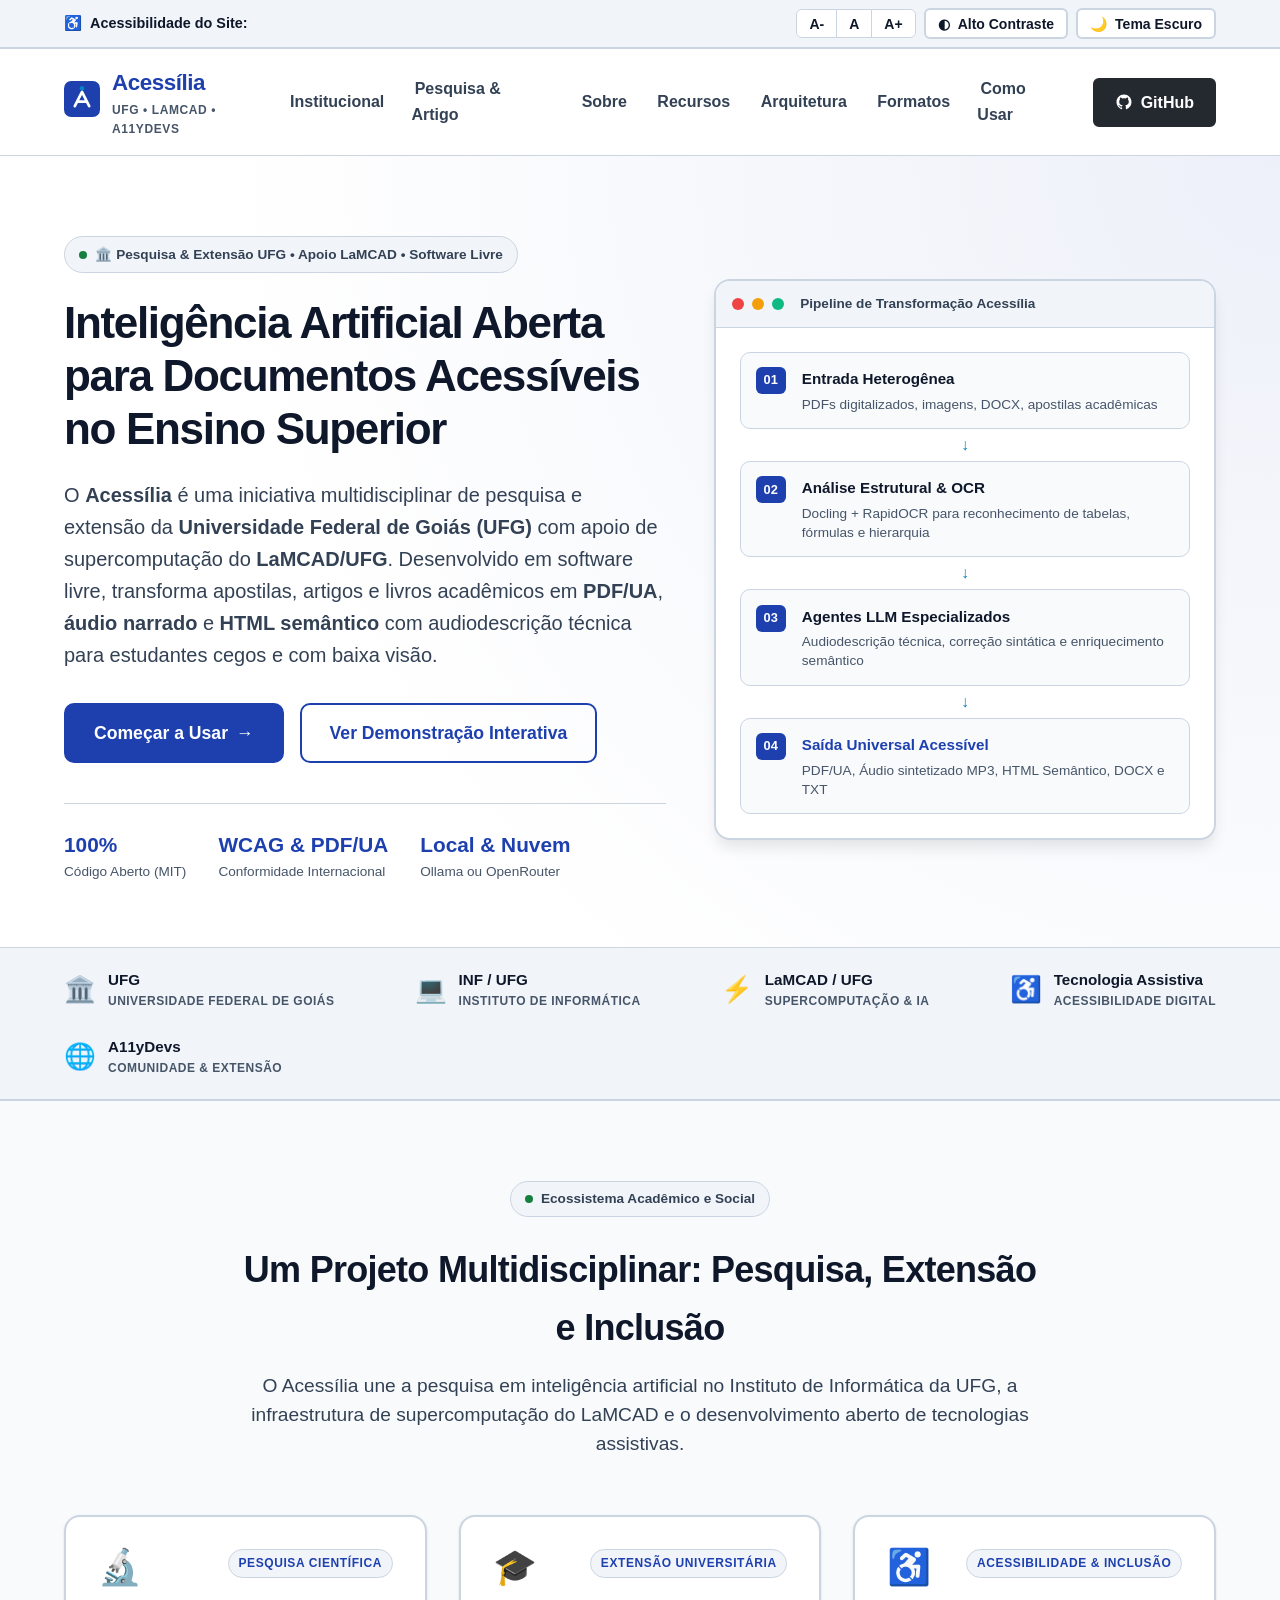
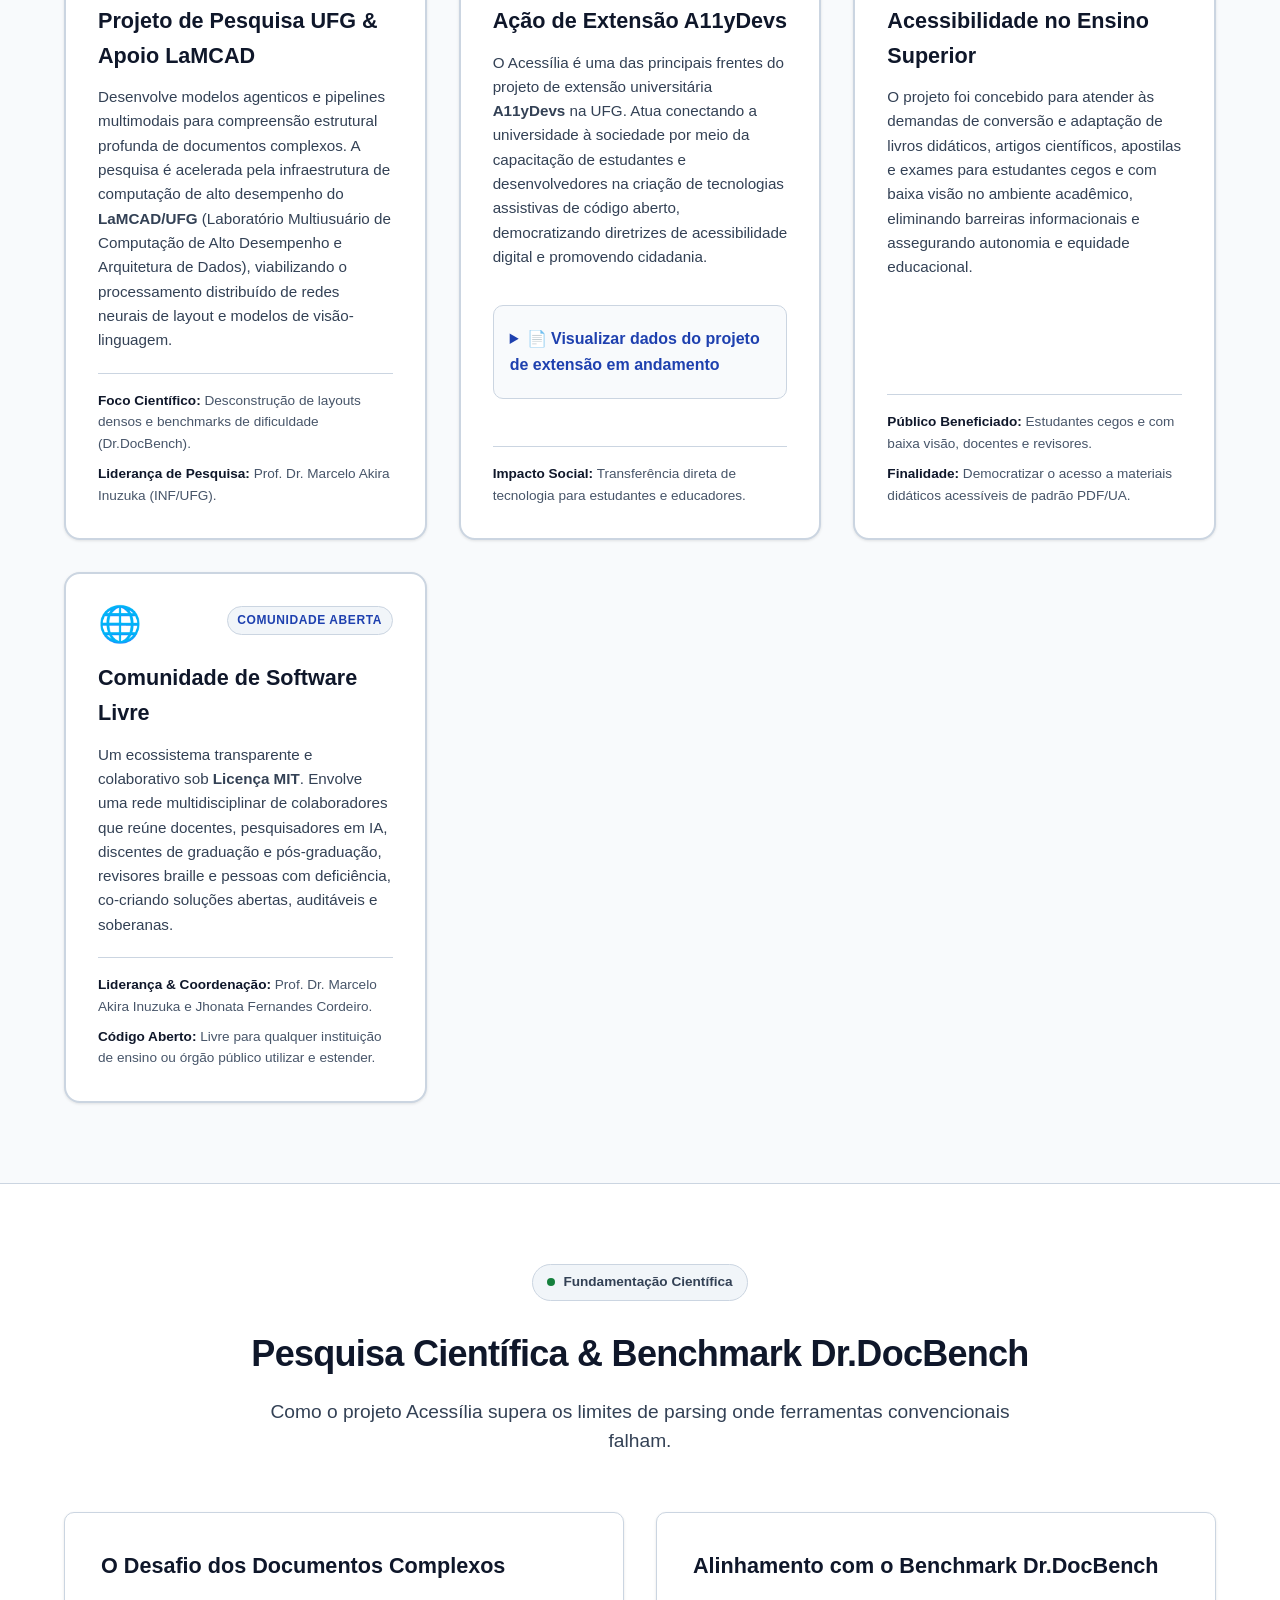
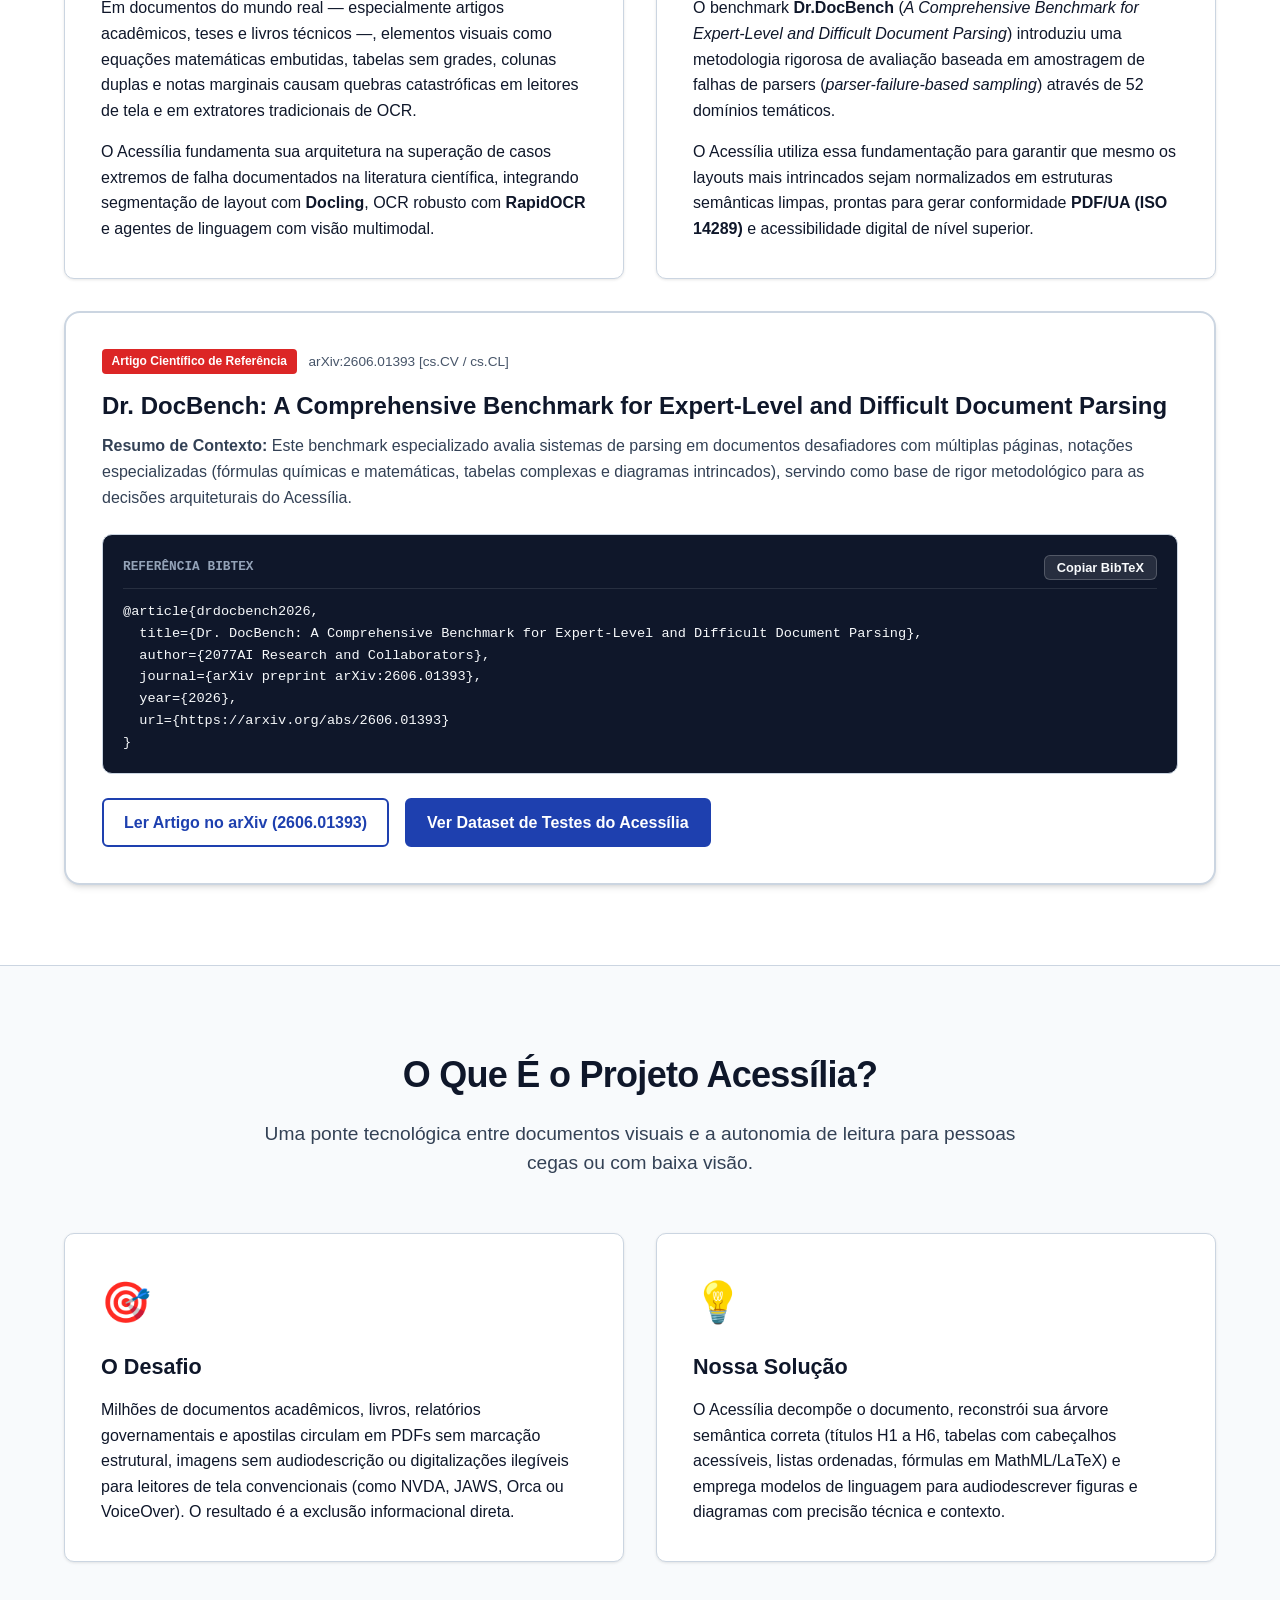
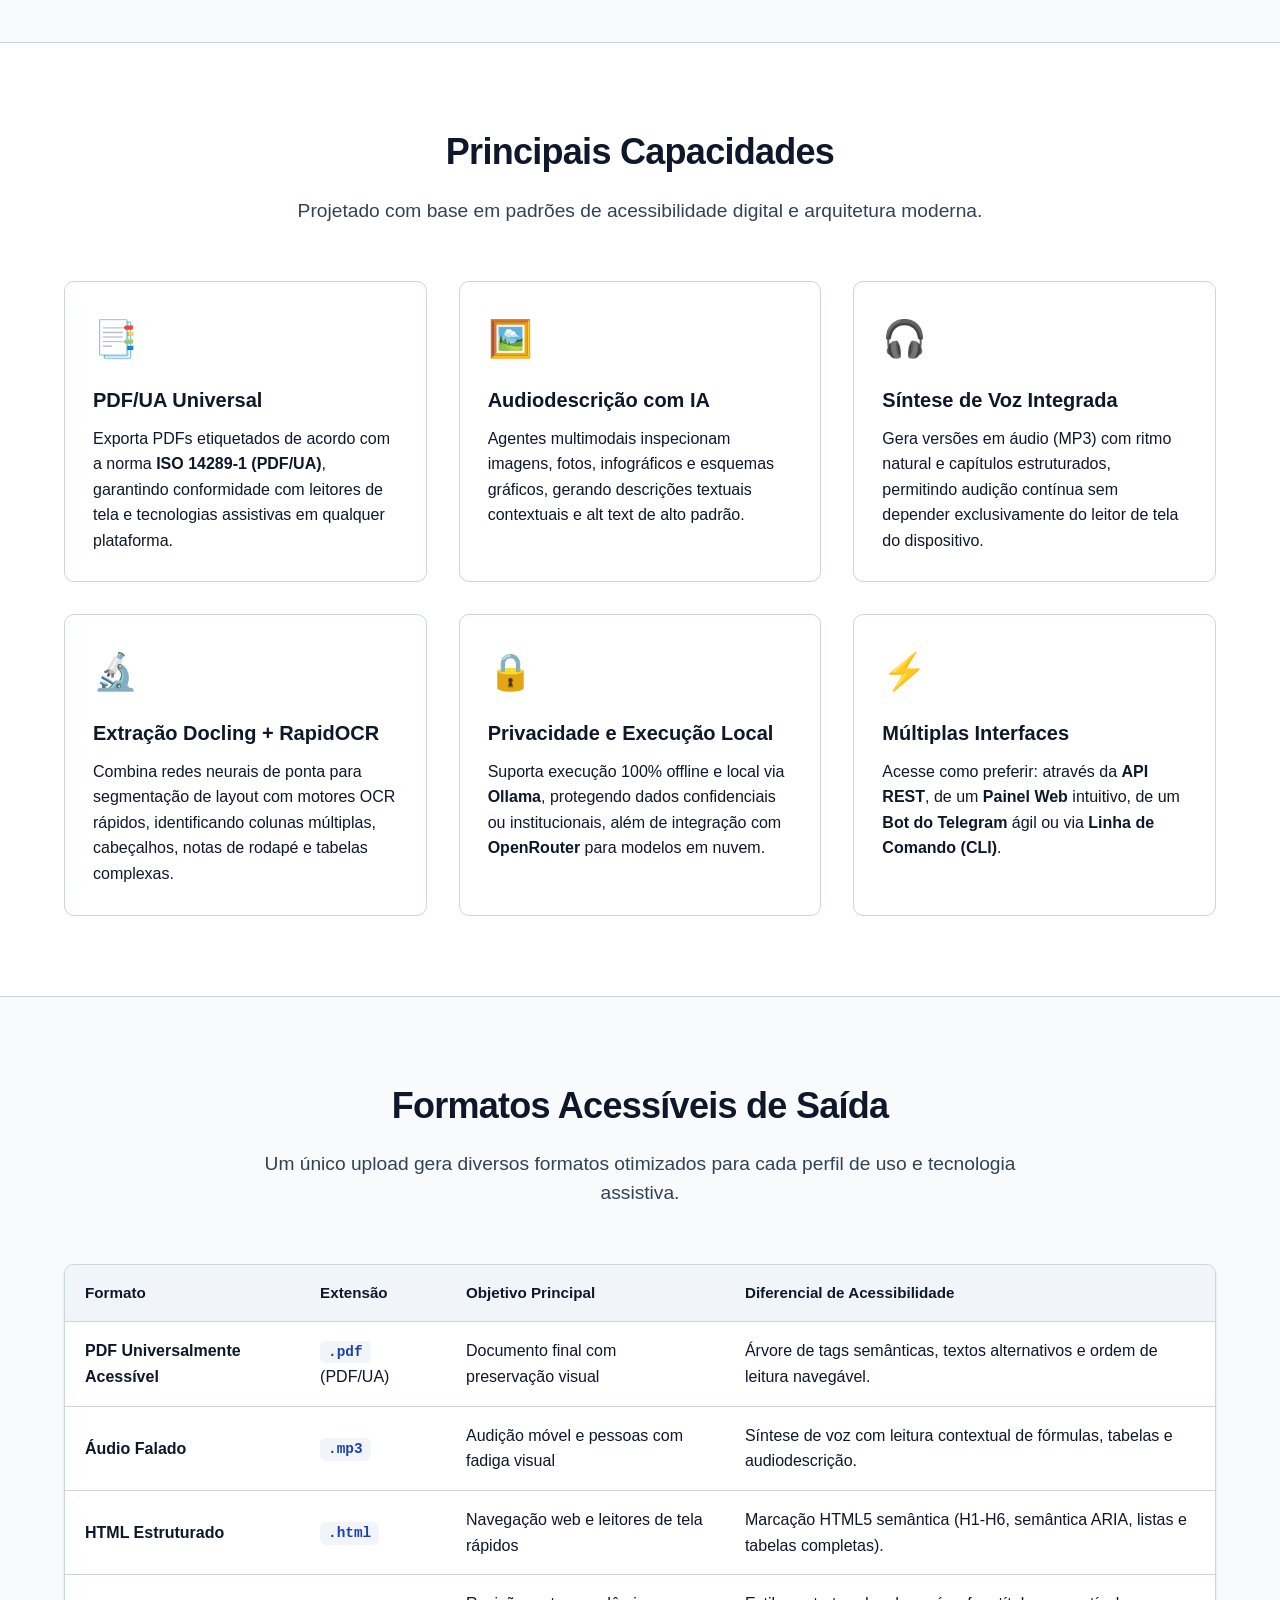
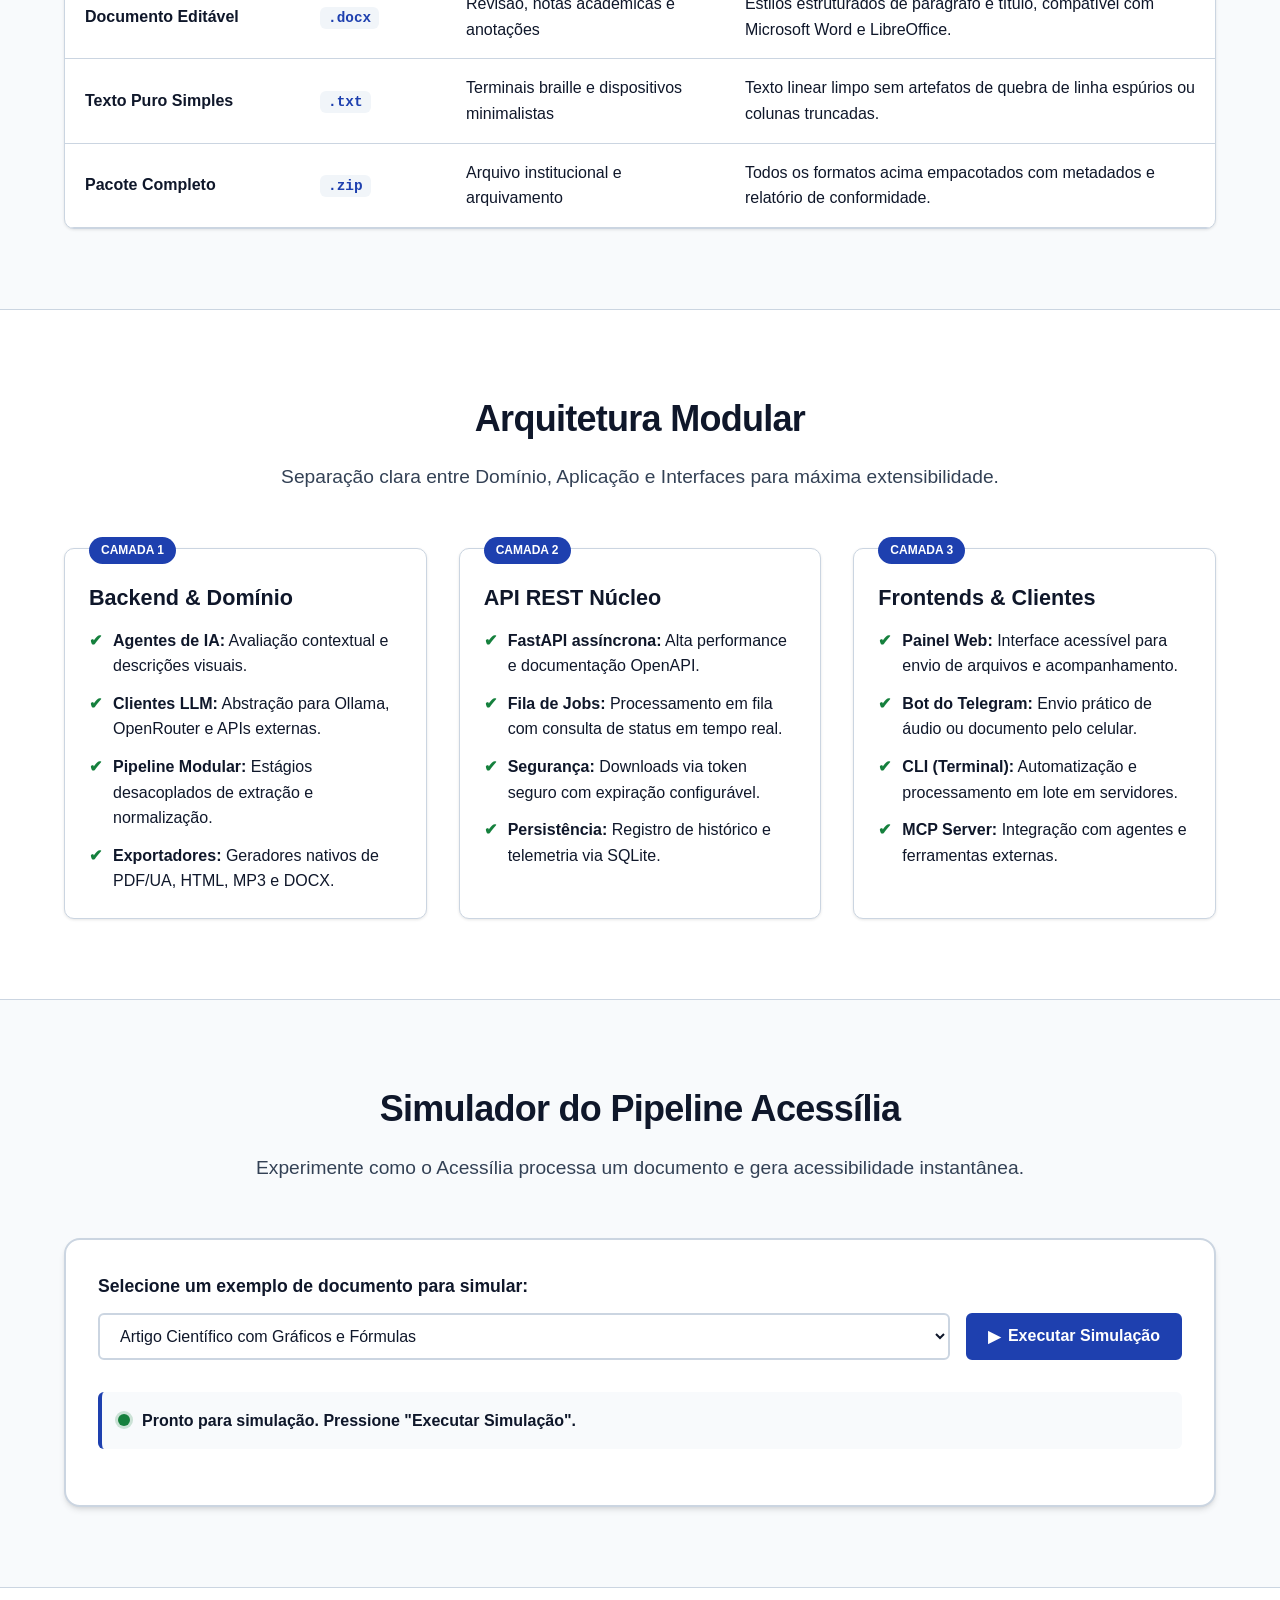
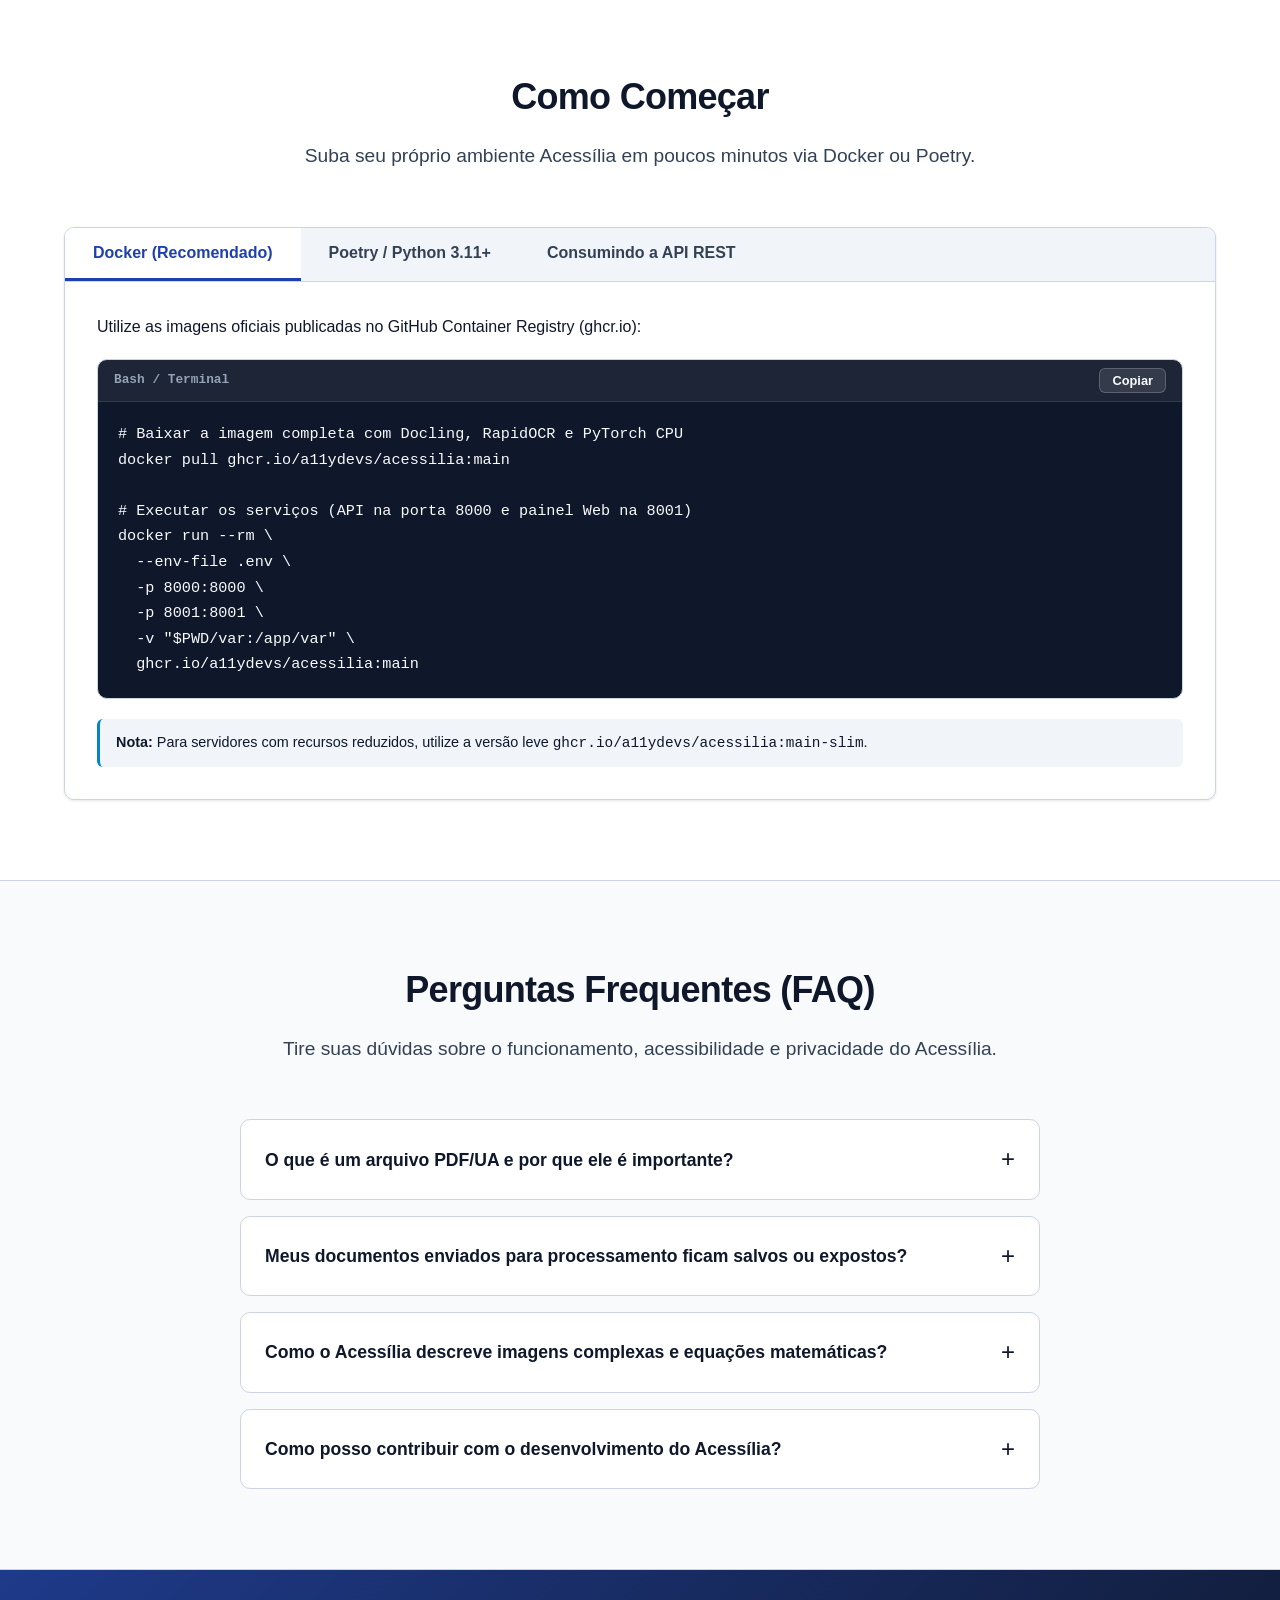
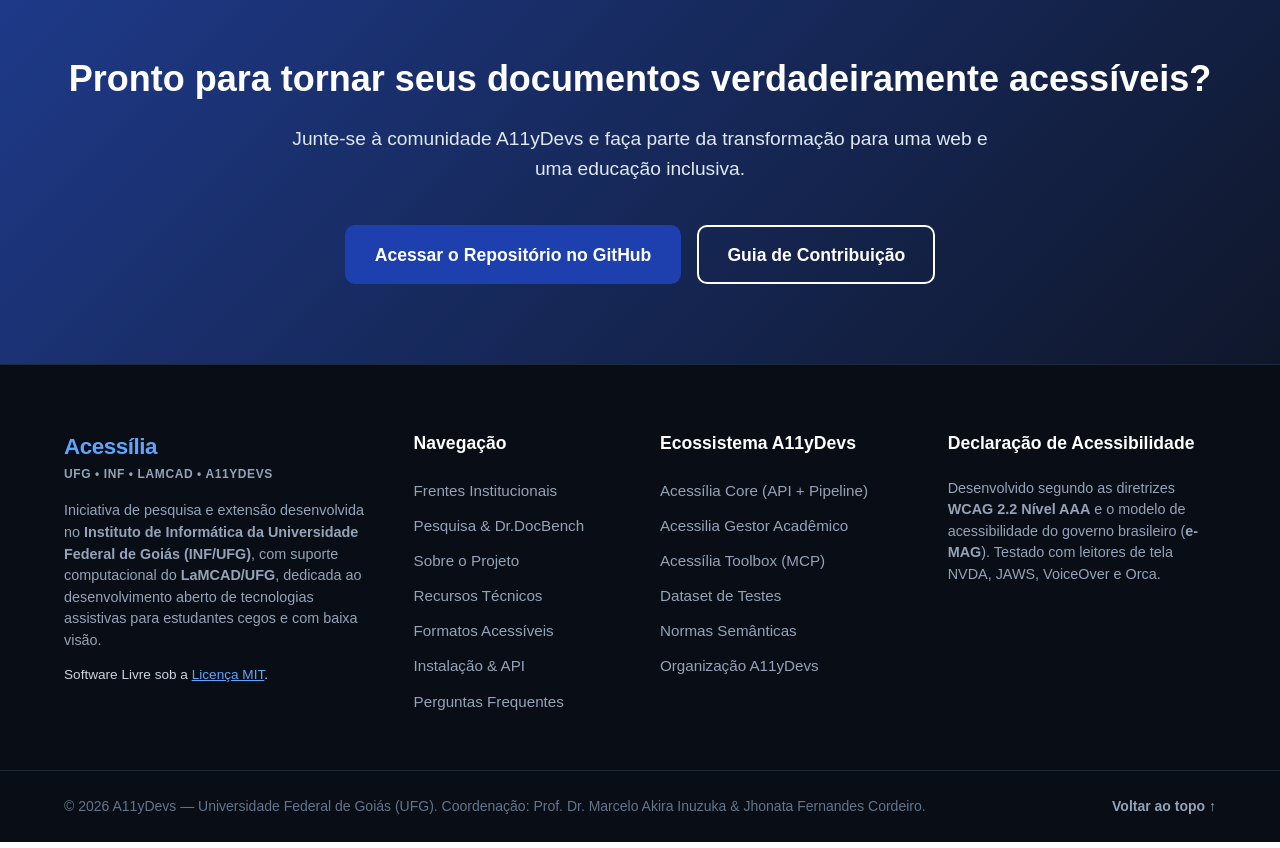
==== commit f608cc87: "refactor: remove claims of active usage by Núcleo de Acessibilidade and focus on higher education ac" ====
--- a/index.html
+++ b/index.html
@@ -136,7 +136,7 @@
           </h1>
 
           <p class="hero-lead">
-            O <strong>Acessília</strong> é uma iniciativa multidisciplinar de pesquisa e extensão da <strong>Universidade Federal de Goiás (UFG)</strong> com apoio de supercomputação do <strong>LaMCAD/UFG</strong>. Desenvolvido em software livre e operado pelo <strong>Núcleo de Acessibilidade da UFG</strong>, transforma apostilas, artigos e livros acadêmicos em <strong>PDF/UA</strong>, <strong>áudio narrado</strong> e <strong>HTML semântico</strong> com audiodescrição técnica para estudantes cegos e com baixa visão.
+            O <strong>Acessília</strong> é uma iniciativa multidisciplinar de pesquisa e extensão da <strong>Universidade Federal de Goiás (UFG)</strong> com apoio de supercomputação do <strong>LaMCAD/UFG</strong>. Desenvolvido em software livre, transforma apostilas, artigos e livros acadêmicos em <strong>PDF/UA</strong>, <strong>áudio narrado</strong> e <strong>HTML semântico</strong> com audiodescrição técnica para estudantes cegos e com baixa visão.
           </p>
 
           <div class="hero-cta">
@@ -244,8 +244,8 @@
         <div class="trust-item">
           <span class="trust-icon" aria-hidden="true">♿</span>
           <span class="trust-text">
-            <strong>Núcleo de Acessibilidade</strong>
-            <small>Inclusão & Permanência UFG</small>
+            <strong>Tecnologia Assistiva</strong>
+            <small>Acessibilidade Digital</small>
           </span>
         </div>
 
@@ -270,7 +270,7 @@
           </div>
           <h2 id="inst-title" class="section-title">Um Projeto Multidisciplinar: Pesquisa, Extensão e Inclusão</h2>
           <p class="section-subtitle">
-            O Acessília une a pesquisa em inteligência artificial no Instituto de Informática da UFG, a infraestrutura de supercomputação do LaMCAD e a aplicação prática cotidiana no Núcleo de Acessibilidade.
+            O Acessília une a pesquisa em inteligência artificial no Instituto de Informática da UFG, a infraestrutura de supercomputação do LaMCAD e o desenvolvimento aberto de tecnologias assistivas.
           </p>
         </div>
 
@@ -318,19 +318,19 @@
             </div>
           </article>
 
-          <!-- Pilar 3: Núcleo de Acessibilidade da UFG -->
+          <!-- Pilar 3: Acessibilidade no Ensino Superior -->
           <article class="pillar-card">
             <div class="pillar-card__header">
               <span class="pillar-card__icon" aria-hidden="true">♿</span>
-              <span class="pillar-card__badge">Aplicação Real</span>
-            </div>
-            <h3 class="pillar-card__title">Núcleo de Acessibilidade da UFG</h3>
+              <span class="pillar-card__badge">Acessibilidade & Inclusão</span>
+            </div>
+            <h3 class="pillar-card__title">Acessibilidade no Ensino Superior</h3>
             <p class="pillar-card__desc">
-              Mais do que uma ferramenta conceitual, o Acessília está em <strong>uso contínuo e prático pelo Núcleo de Acessibilidade da UFG</strong>. Ele atua diretamente na conversão e adaptação de livros didáticos, artigos científicos, apostilas e provas para estudantes cegos e com baixa visão da universidade, garantindo a sua permanência e igualdade de condições no ensino superior.
+              O projeto foi concebido para atender às demandas de conversão e adaptação de livros didáticos, artigos científicos, apostilas e exames para estudantes cegos e com baixa visão no ambiente acadêmico, eliminando barreiras informacionais e assegurando autonomia e equidade educacional.
             </p>
             <div class="pillar-card__meta">
-              <span><strong>Plataforma Integrada:</strong> Conectado ao <a href="https://github.com/A11yDevs/acessilia-ufg" target="_blank" rel="noopener noreferrer">Acessilia Gestor Institucional</a> para fluxo de docentes e revisores.</span>
-              <span><strong>Finalidade:</strong> Garantia de autonomia e permanência estudantil plena.</span>
+              <span><strong>Público Beneficiado:</strong> Estudantes cegos e com baixa visão, docentes e revisores.</span>
+              <span><strong>Finalidade:</strong> Democratizar o acesso a materiais didáticos acessíveis de padrão PDF/UA.</span>
             </div>
           </article>
 
@@ -883,10 +883,10 @@
       <div class="footer-col footer-col--brand">
         <div class="brand-text">
           <span class="brand-name">Acessília</span>
-          <span class="brand-tagline">UFG • INF • LaMCAD • NA-UFG • A11yDevs</span>
+          <span class="brand-tagline">UFG • INF • LaMCAD • A11yDevs</span>
         </div>
         <p class="footer-desc">
-          Iniciativa de pesquisa e extensão desenvolvida no <strong>Instituto de Informática da Universidade Federal de Goiás (INF/UFG)</strong>, com suporte computacional do <strong>LaMCAD/UFG</strong> e aplicação prática no <strong>Núcleo de Acessibilidade da UFG</strong> para estudantes cegos e com baixa visão.
+          Iniciativa de pesquisa e extensão desenvolvida no <strong>Instituto de Informática da Universidade Federal de Goiás (INF/UFG)</strong>, com suporte computacional do <strong>LaMCAD/UFG</strong>, dedicada ao desenvolvimento aberto de tecnologias assistivas para estudantes cegos e com baixa visão.
         </p>
         <p class="footer-license">
           Software Livre sob a <a href="https://github.com/A11yDevs/acessilia/blob/main/LICENSE" target="_blank" rel="noopener noreferrer">Licença MIT</a>.
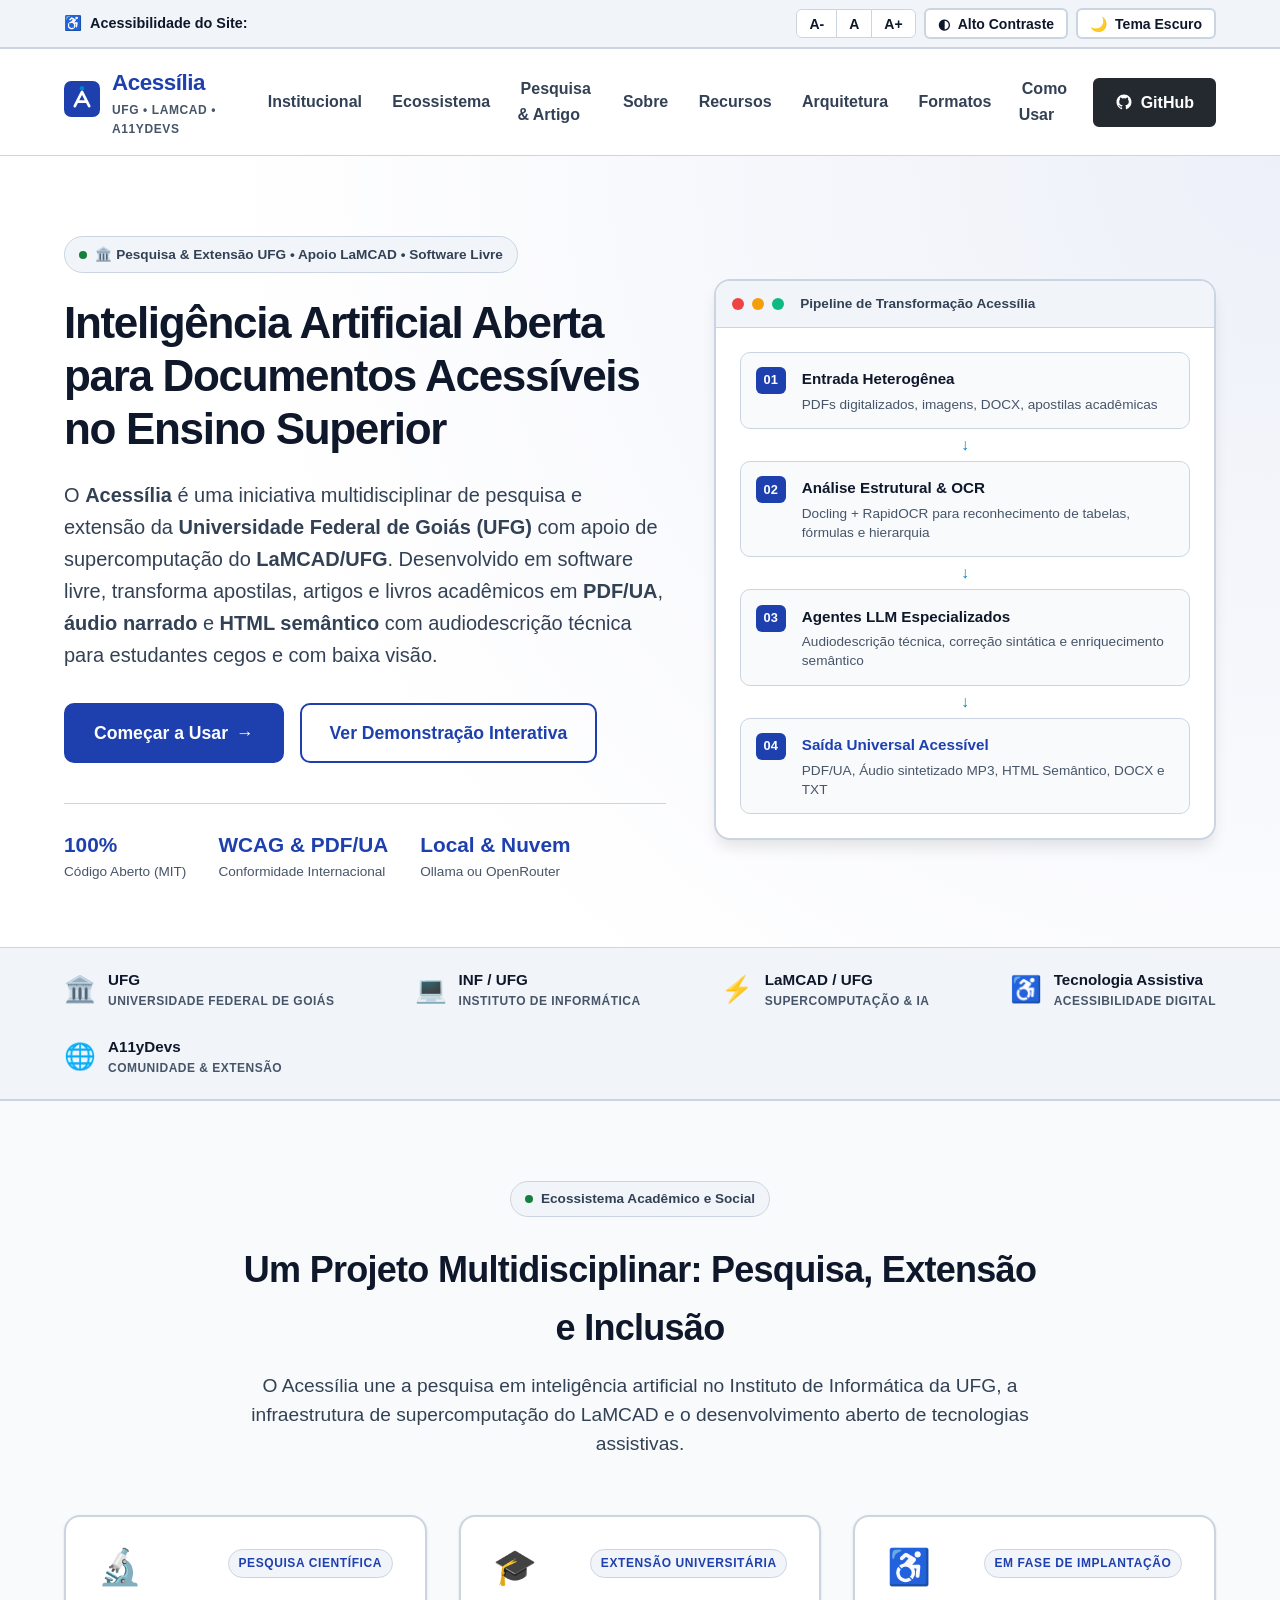
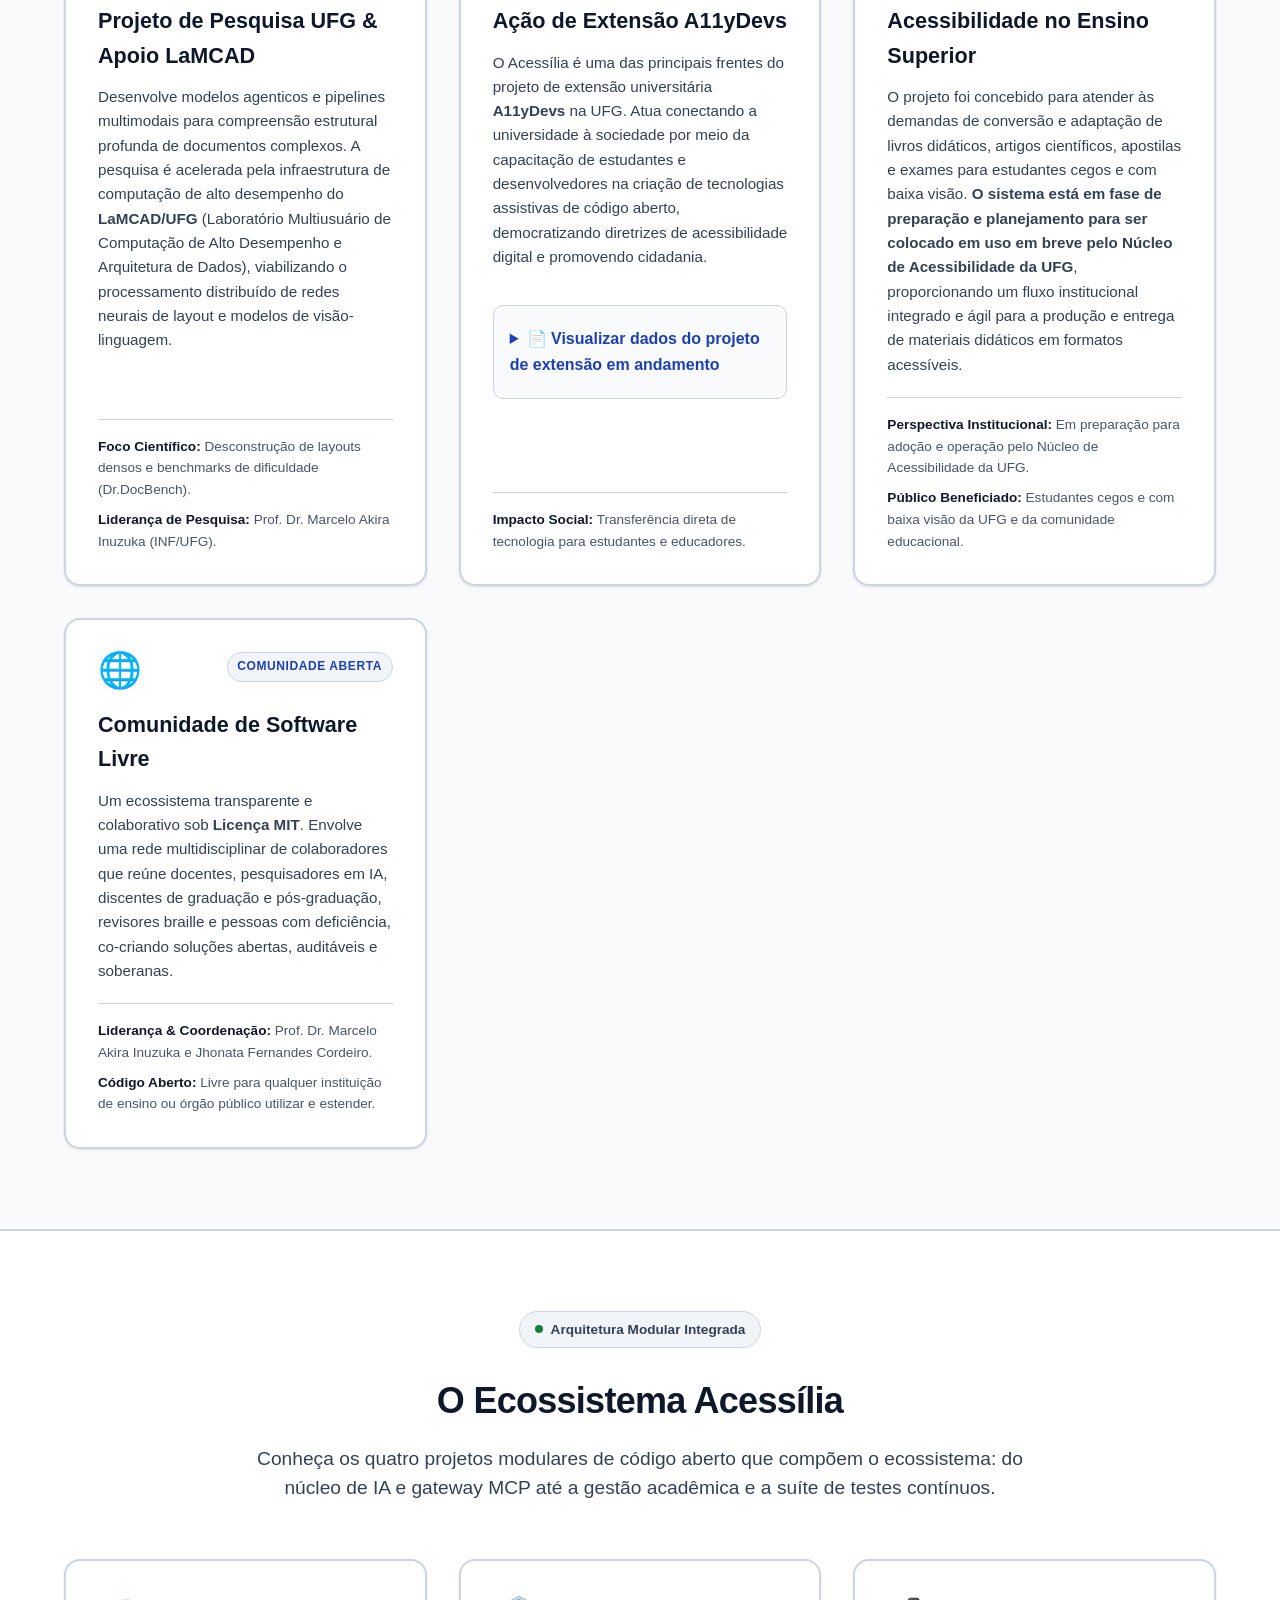
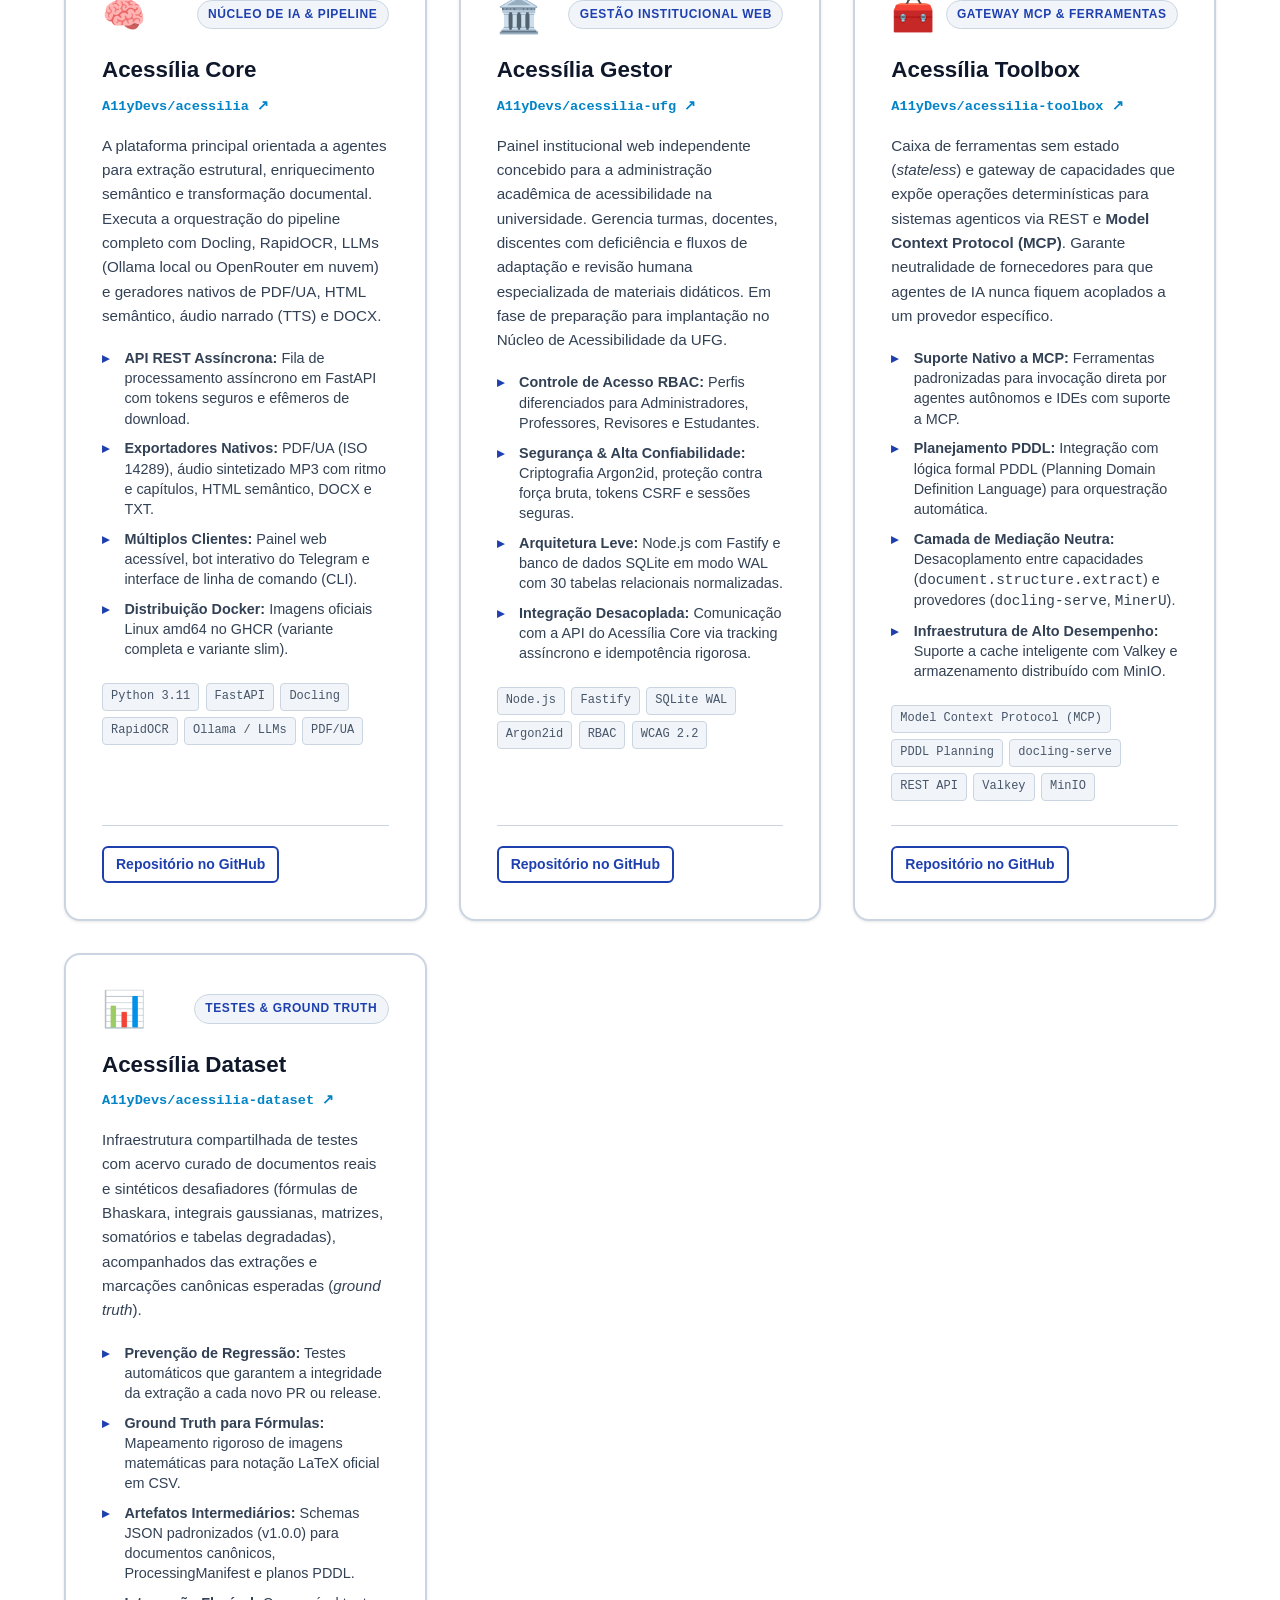
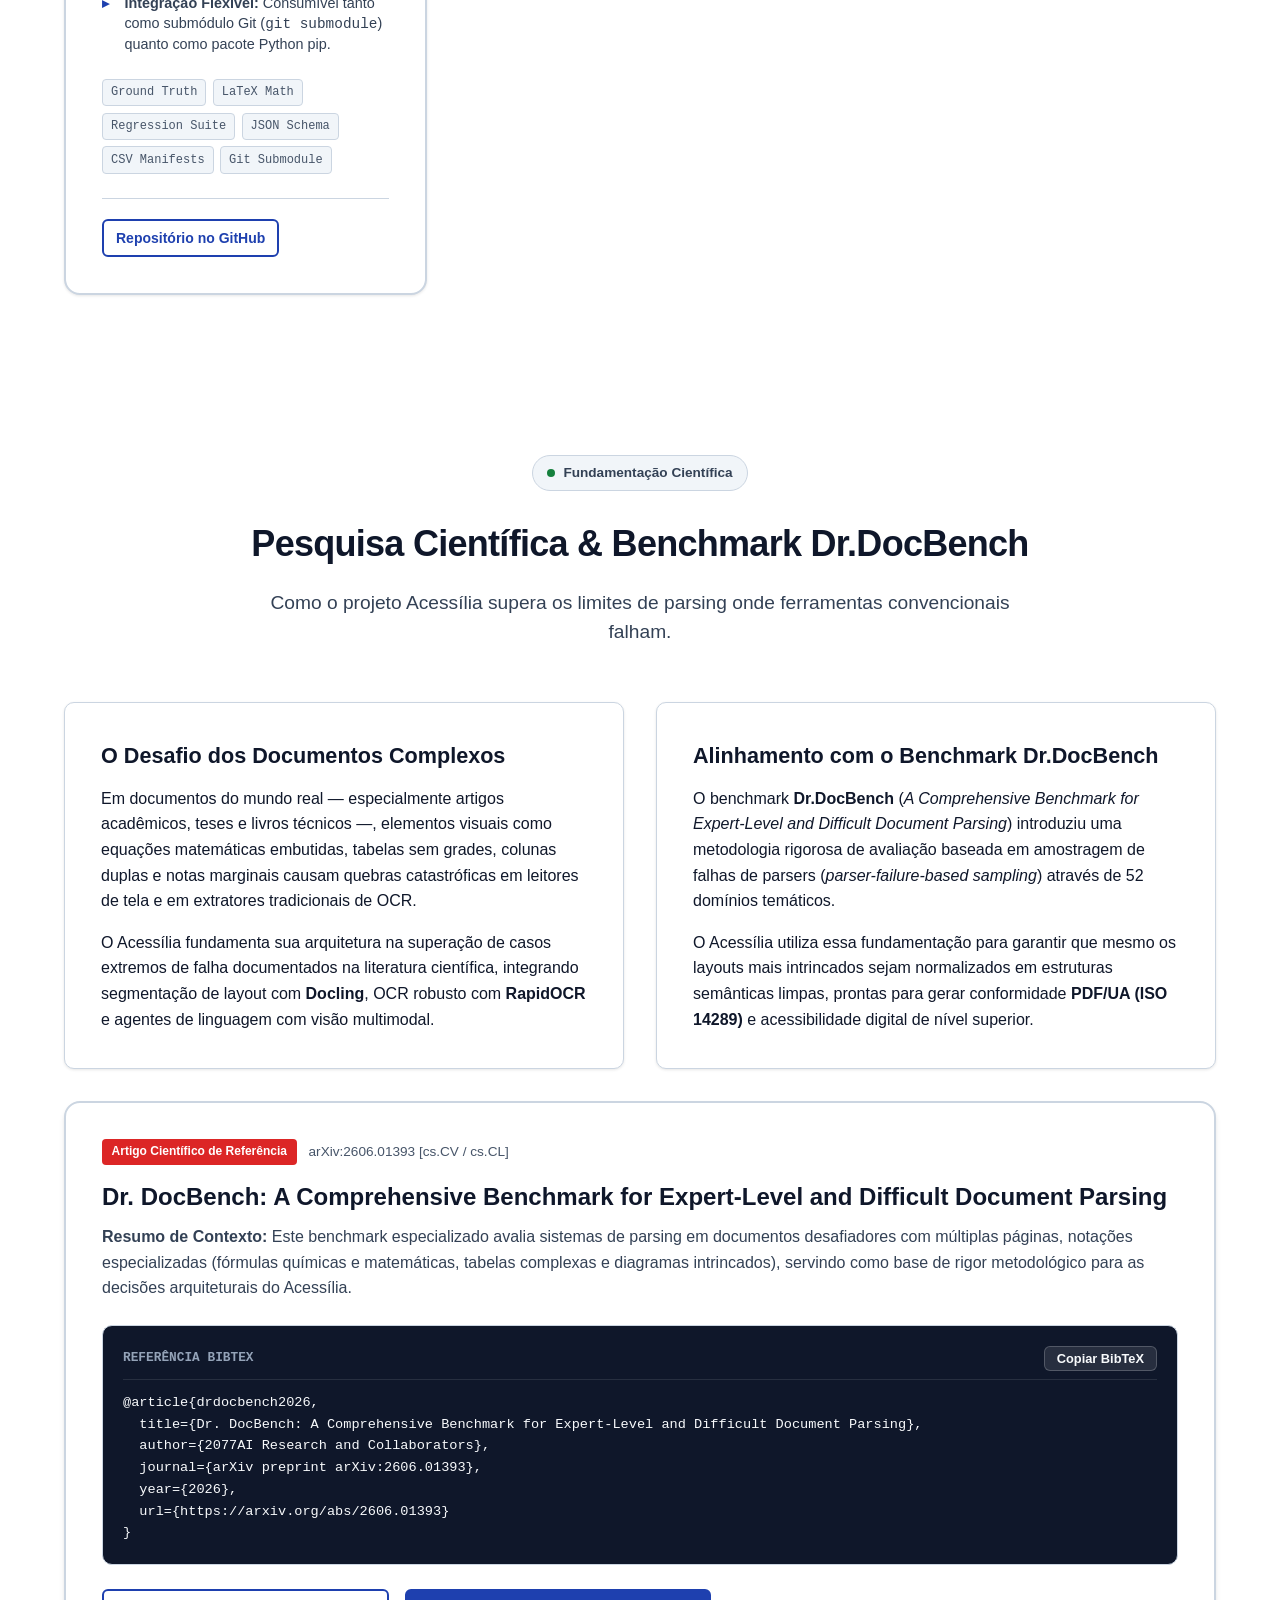
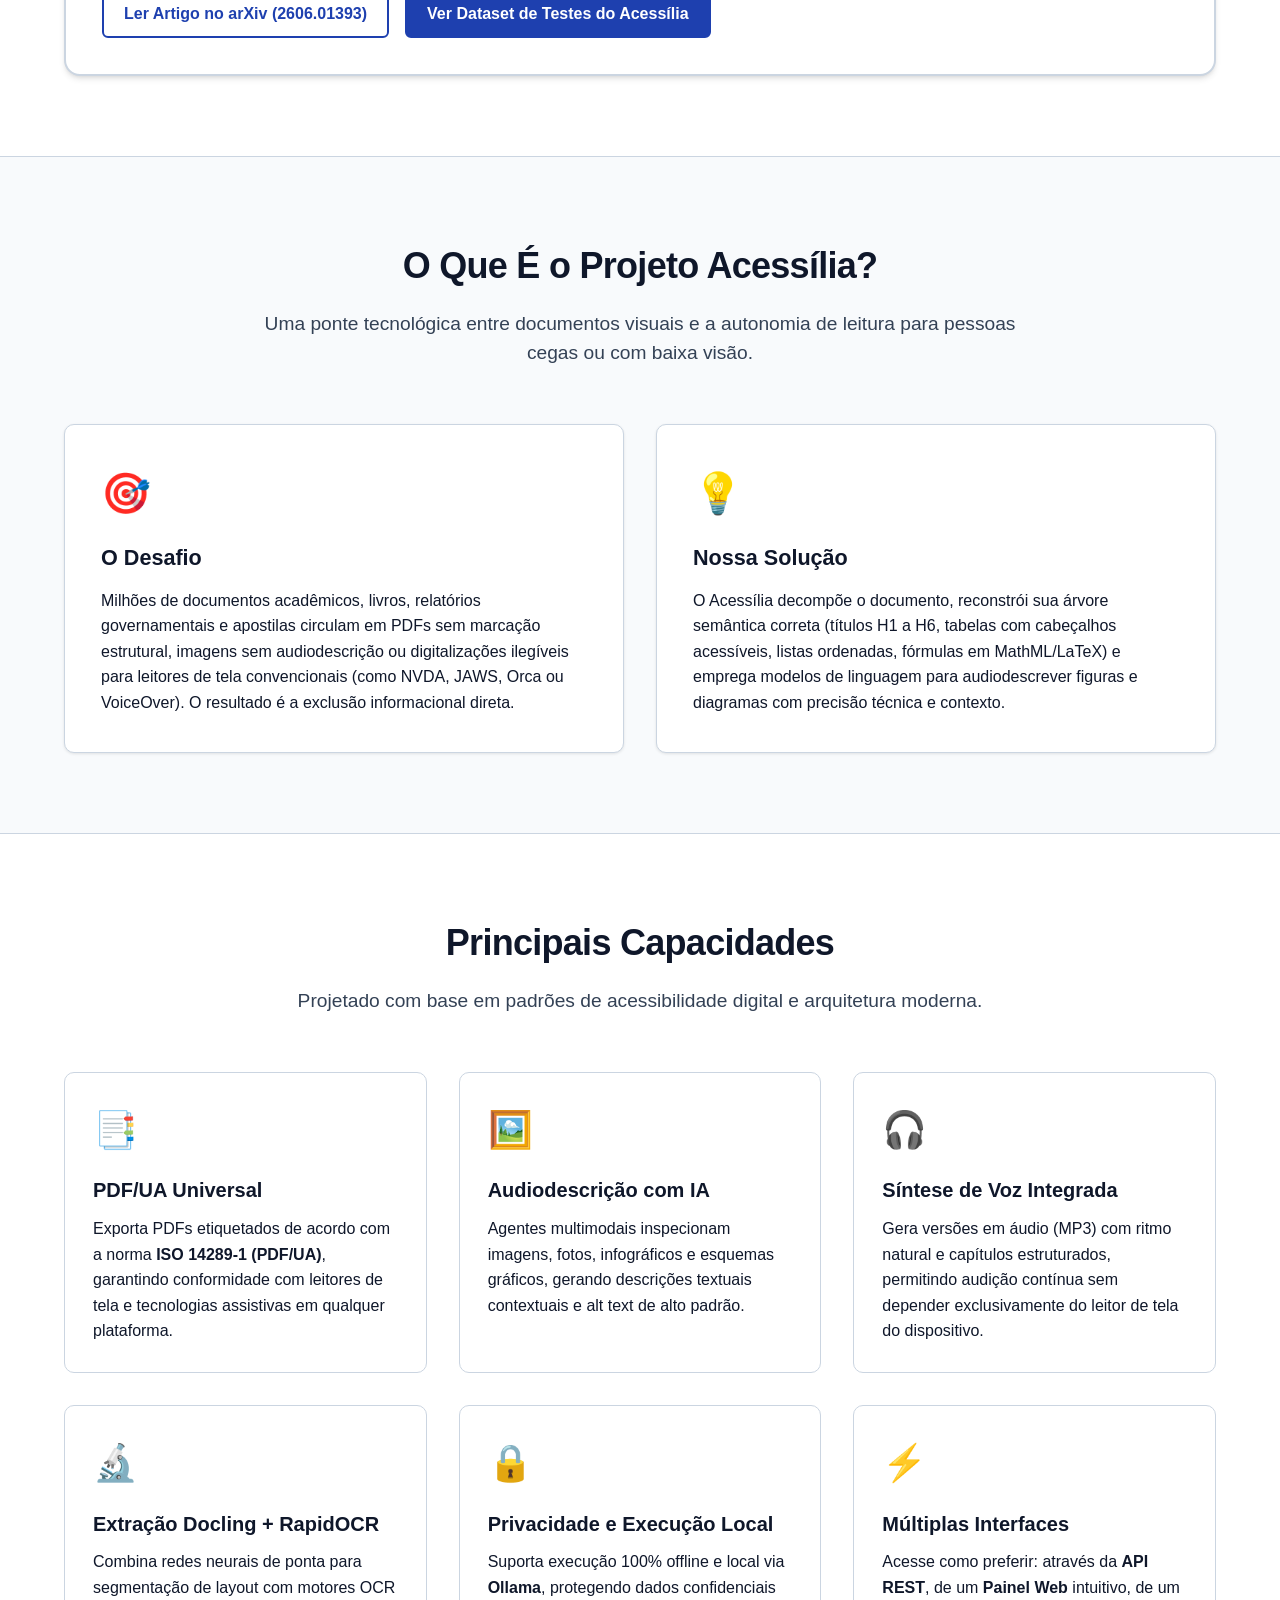
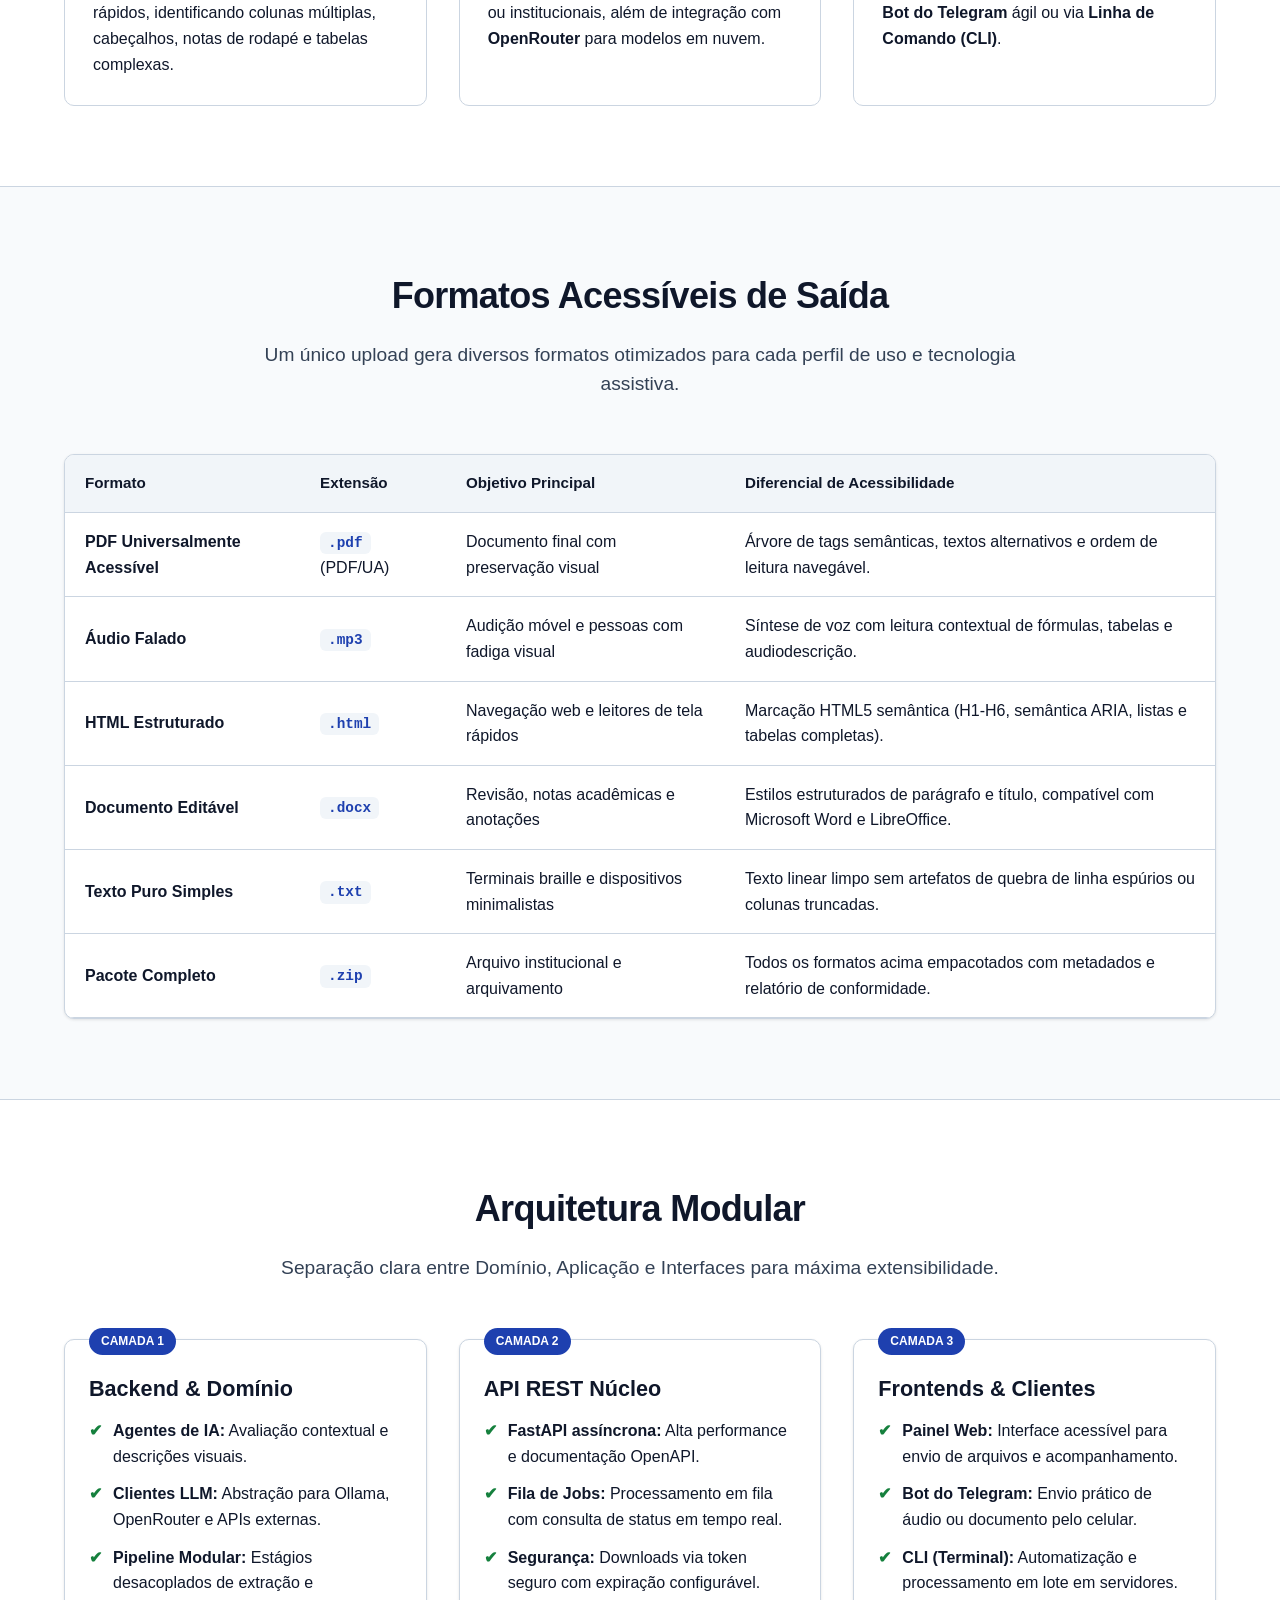
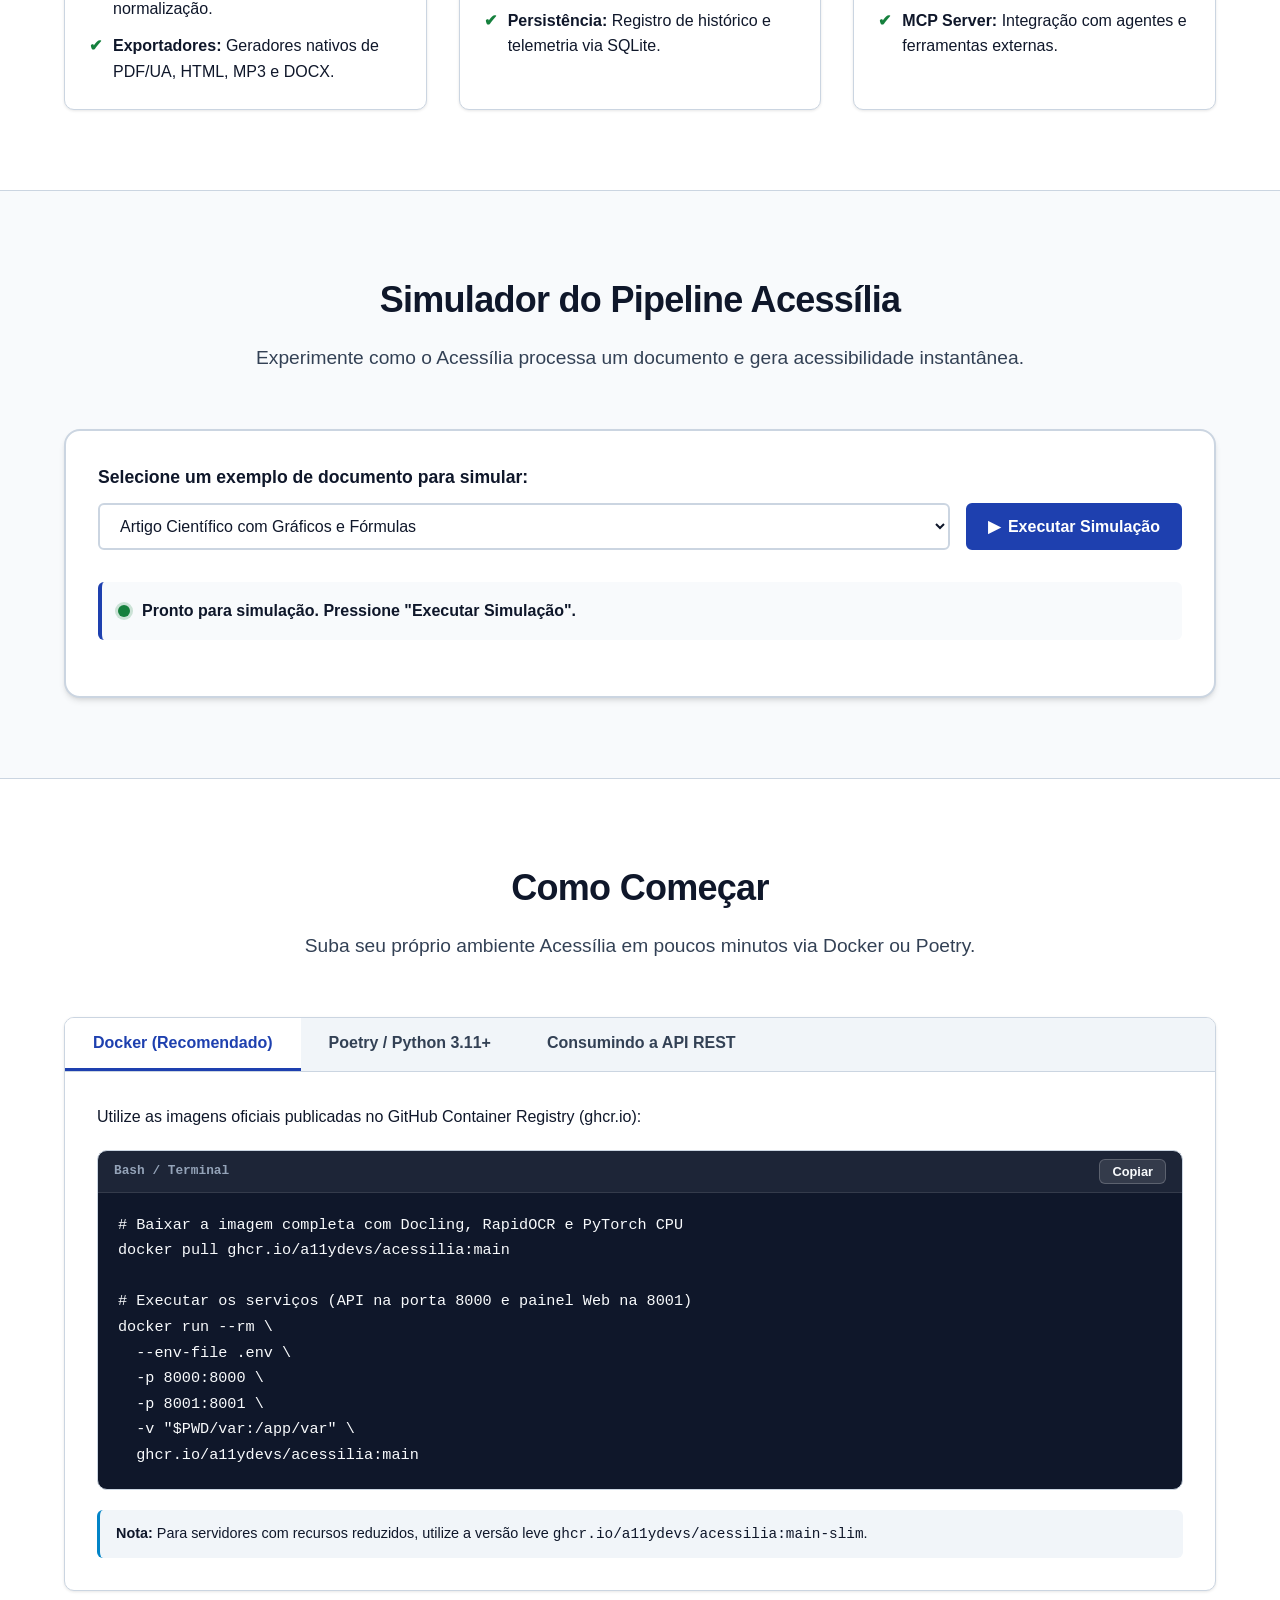
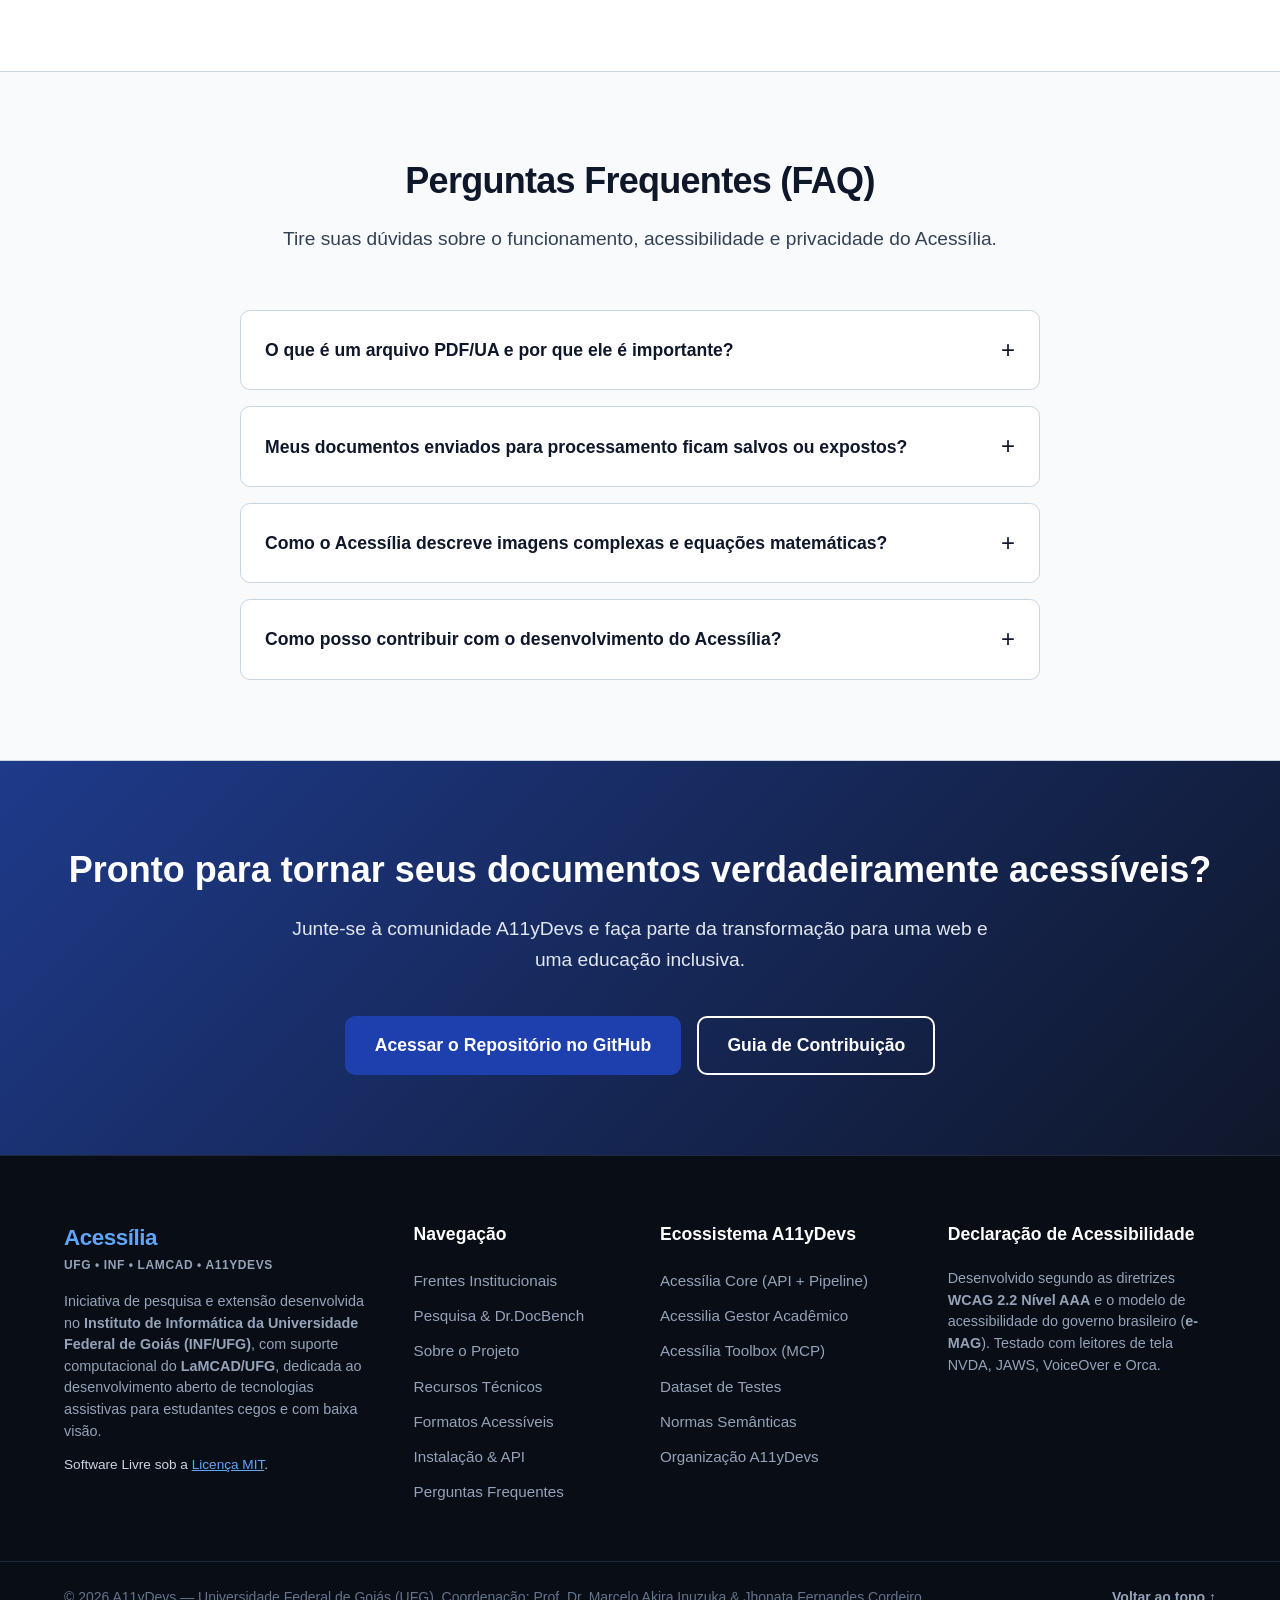
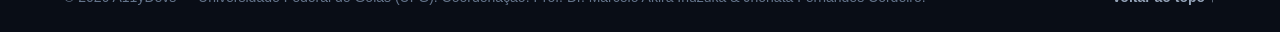
==== commit 41e0574f: "feat: add dedicated Ecosystem section covering all 4 Acessilia repositories and clarify Núcleo de Ac" ====
--- a/index.html
+++ b/index.html
@@ -99,6 +99,7 @@
 
         <ul id="nav-menu" class="nav-list">
           <li><a href="#institucional" class="nav-link">Institucional</a></li>
+          <li><a href="#ecossistema" class="nav-link">Ecossistema</a></li>
           <li><a href="#pesquisa" class="nav-link">Pesquisa & Artigo</a></li>
           <li><a href="#sobre" class="nav-link">Sobre</a></li>
           <li><a href="#funcionalidades" class="nav-link">Recursos</a></li>
@@ -318,19 +319,19 @@
             </div>
           </article>
 
-          <!-- Pilar 3: Acessibilidade no Ensino Superior -->
+          <!-- Pilar 3: Acessibilidade no Ensino Superior & Núcleo UFG -->
           <article class="pillar-card">
             <div class="pillar-card__header">
               <span class="pillar-card__icon" aria-hidden="true">♿</span>
-              <span class="pillar-card__badge">Acessibilidade & Inclusão</span>
+              <span class="pillar-card__badge">Em Fase de Implantação</span>
             </div>
             <h3 class="pillar-card__title">Acessibilidade no Ensino Superior</h3>
             <p class="pillar-card__desc">
-              O projeto foi concebido para atender às demandas de conversão e adaptação de livros didáticos, artigos científicos, apostilas e exames para estudantes cegos e com baixa visão no ambiente acadêmico, eliminando barreiras informacionais e assegurando autonomia e equidade educacional.
+              O projeto foi concebido para atender às demandas de conversão e adaptação de livros didáticos, artigos científicos, apostilas e exames para estudantes cegos e com baixa visão. <strong>O sistema está em fase de preparação e planejamento para ser colocado em uso em breve pelo Núcleo de Acessibilidade da UFG</strong>, proporcionando um fluxo institucional integrado e ágil para a produção e entrega de materiais didáticos em formatos acessíveis.
             </p>
             <div class="pillar-card__meta">
-              <span><strong>Público Beneficiado:</strong> Estudantes cegos e com baixa visão, docentes e revisores.</span>
-              <span><strong>Finalidade:</strong> Democratizar o acesso a materiais didáticos acessíveis de padrão PDF/UA.</span>
+              <span><strong>Perspectiva Institucional:</strong> Em preparação para adoção e operação pelo Núcleo de Acessibilidade da UFG.</span>
+              <span><strong>Público Beneficiado:</strong> Estudantes cegos e com baixa visão da UFG e da comunidade educacional.</span>
             </div>
           </article>
 
@@ -347,6 +348,164 @@
             <div class="pillar-card__meta">
               <span><strong>Liderança & Coordenação:</strong> Prof. Dr. Marcelo Akira Inuzuka e Jhonata Fernandes Cordeiro.</span>
               <span><strong>Código Aberto:</strong> Livre para qualquer instituição de ensino ou órgão público utilizar e estender.</span>
+            </div>
+          </article>
+        </div>
+      </div>
+    </section>
+
+    <!-- Seção Ecossistema Acessília (Os 4 Repositórios) -->
+    <section id="ecossistema" class="section ecosystem-section" aria-labelledby="eco-title">
+      <div class="container">
+        <div class="section-header">
+          <div class="badge-pill">
+            <span class="badge-dot" aria-hidden="true"></span>
+            Arquitetura Modular Integrada
+          </div>
+          <h2 id="eco-title" class="section-title">O Ecossistema Acessília</h2>
+          <p class="section-subtitle">
+            Conheça os quatro projetos modulares de código aberto que compõem o ecossistema: do núcleo de IA e gateway MCP até a gestão acadêmica e a suíte de testes contínuos.
+          </p>
+        </div>
+
+        <div class="grid grid-2">
+          <!-- Card 1: Acessília Core -->
+          <article class="ecosystem-card">
+            <div class="ecosystem-card__top">
+              <span class="pillar-card__icon" aria-hidden="true">🧠</span>
+              <span class="ecosystem-card__badge">Núcleo de IA & Pipeline</span>
+            </div>
+            <h3 class="ecosystem-card__title">Acessília Core</h3>
+            <a href="https://github.com/A11yDevs/acessilia" class="ecosystem-card__repo" target="_blank" rel="noopener noreferrer">
+              A11yDevs/acessilia ↗
+            </a>
+            <p class="ecosystem-card__desc">
+              A plataforma principal orientada a agentes para extração estrutural, enriquecimento semântico e transformação documental. Executa a orquestração do pipeline completo com Docling, RapidOCR, LLMs (Ollama local ou OpenRouter em nuvem) e geradores nativos de PDF/UA, HTML semântico, áudio narrado (TTS) e DOCX.
+            </p>
+            <ul class="ecosystem-card__features">
+              <li><strong>API REST Assíncrona:</strong> Fila de processamento assíncrono em FastAPI com tokens seguros e efêmeros de download.</li>
+              <li><strong>Exportadores Nativos:</strong> PDF/UA (ISO 14289), áudio sintetizado MP3 com ritmo e capítulos, HTML semântico, DOCX e TXT.</li>
+              <li><strong>Múltiplos Clientes:</strong> Painel web acessível, bot interativo do Telegram e interface de linha de comando (CLI).</li>
+              <li><strong>Distribuição Docker:</strong> Imagens oficiais Linux amd64 no GHCR (variante completa e variante slim).</li>
+            </ul>
+            <div class="tech-tags">
+              <span class="tech-tag">Python 3.11</span>
+              <span class="tech-tag">FastAPI</span>
+              <span class="tech-tag">Docling</span>
+              <span class="tech-tag">RapidOCR</span>
+              <span class="tech-tag">Ollama / LLMs</span>
+              <span class="tech-tag">PDF/UA</span>
+            </div>
+            <div class="ecosystem-card__actions">
+              <a href="https://github.com/A11yDevs/acessilia" class="btn btn-outline btn-sm" target="_blank" rel="noopener noreferrer">
+                <span>Repositório no GitHub</span>
+                <span class="sr-only">(abre em nova janela)</span>
+              </a>
+            </div>
+          </article>
+
+          <!-- Card 2: Acessília Gestor (UFG) -->
+          <article class="ecosystem-card">
+            <div class="ecosystem-card__top">
+              <span class="pillar-card__icon" aria-hidden="true">🏛️</span>
+              <span class="ecosystem-card__badge">Gestão Institucional Web</span>
+            </div>
+            <h3 class="ecosystem-card__title">Acessília Gestor</h3>
+            <a href="https://github.com/A11yDevs/acessilia-ufg" class="ecosystem-card__repo" target="_blank" rel="noopener noreferrer">
+              A11yDevs/acessilia-ufg ↗
+            </a>
+            <p class="ecosystem-card__desc">
+              Painel institucional web independente concebido para a administração acadêmica de acessibilidade na universidade. Gerencia turmas, docentes, discentes com deficiência e fluxos de adaptação e revisão humana especializada de materiais didáticos. Em fase de preparação para implantação no Núcleo de Acessibilidade da UFG.
+            </p>
+            <ul class="ecosystem-card__features">
+              <li><strong>Controle de Acesso RBAC:</strong> Perfis diferenciados para Administradores, Professores, Revisores e Estudantes.</li>
+              <li><strong>Segurança & Alta Confiabilidade:</strong> Criptografia Argon2id, proteção contra força bruta, tokens CSRF e sessões seguras.</li>
+              <li><strong>Arquitetura Leve:</strong> Node.js com Fastify e banco de dados SQLite em modo WAL com 30 tabelas relacionais normalizadas.</li>
+              <li><strong>Integração Desacoplada:</strong> Comunicação com a API do Acessília Core via tracking assíncrono e idempotência rigorosa.</li>
+            </ul>
+            <div class="tech-tags">
+              <span class="tech-tag">Node.js</span>
+              <span class="tech-tag">Fastify</span>
+              <span class="tech-tag">SQLite WAL</span>
+              <span class="tech-tag">Argon2id</span>
+              <span class="tech-tag">RBAC</span>
+              <span class="tech-tag">WCAG 2.2</span>
+            </div>
+            <div class="ecosystem-card__actions">
+              <a href="https://github.com/A11yDevs/acessilia-ufg" class="btn btn-outline btn-sm" target="_blank" rel="noopener noreferrer">
+                <span>Repositório no GitHub</span>
+                <span class="sr-only">(abre em nova janela)</span>
+              </a>
+            </div>
+          </article>
+
+          <!-- Card 3: Acessília Toolbox (MCP) -->
+          <article class="ecosystem-card">
+            <div class="ecosystem-card__top">
+              <span class="pillar-card__icon" aria-hidden="true">🧰</span>
+              <span class="ecosystem-card__badge">Gateway MCP & Ferramentas</span>
+            </div>
+            <h3 class="ecosystem-card__title">Acessília Toolbox</h3>
+            <a href="https://github.com/A11yDevs/acessilia-toolbox" class="ecosystem-card__repo" target="_blank" rel="noopener noreferrer">
+              A11yDevs/acessilia-toolbox ↗
+            </a>
+            <p class="ecosystem-card__desc">
+              Caixa de ferramentas sem estado (<em>stateless</em>) e gateway de capacidades que expõe operações determinísticas para sistemas agenticos via REST e <strong>Model Context Protocol (MCP)</strong>. Garante neutralidade de fornecedores para que agentes de IA nunca fiquem acoplados a um provedor específico.
+            </p>
+            <ul class="ecosystem-card__features">
+              <li><strong>Suporte Nativo a MCP:</strong> Ferramentas padronizadas para invocação direta por agentes autônomos e IDEs com suporte a MCP.</li>
+              <li><strong>Planejamento PDDL:</strong> Integração com lógica formal PDDL (Planning Domain Definition Language) para orquestração automática.</li>
+              <li><strong>Camada de Mediação Neutra:</strong> Desacoplamento entre capacidades (<code>document.structure.extract</code>) e provedores (<code>docling-serve</code>, <code>MinerU</code>).</li>
+              <li><strong>Infraestrutura de Alto Desempenho:</strong> Suporte a cache inteligente com Valkey e armazenamento distribuído com MinIO.</li>
+            </ul>
+            <div class="tech-tags">
+              <span class="tech-tag">Model Context Protocol (MCP)</span>
+              <span class="tech-tag">PDDL Planning</span>
+              <span class="tech-tag">docling-serve</span>
+              <span class="tech-tag">REST API</span>
+              <span class="tech-tag">Valkey</span>
+              <span class="tech-tag">MinIO</span>
+            </div>
+            <div class="ecosystem-card__actions">
+              <a href="https://github.com/A11yDevs/acessilia-toolbox" class="btn btn-outline btn-sm" target="_blank" rel="noopener noreferrer">
+                <span>Repositório no GitHub</span>
+                <span class="sr-only">(abre em nova janela)</span>
+              </a>
+            </div>
+          </article>
+
+          <!-- Card 4: Acessília Dataset -->
+          <article class="ecosystem-card">
+            <div class="ecosystem-card__top">
+              <span class="pillar-card__icon" aria-hidden="true">📊</span>
+              <span class="ecosystem-card__badge">Testes & Ground Truth</span>
+            </div>
+            <h3 class="ecosystem-card__title">Acessília Dataset</h3>
+            <a href="https://github.com/A11yDevs/acessilia-dataset" class="ecosystem-card__repo" target="_blank" rel="noopener noreferrer">
+              A11yDevs/acessilia-dataset ↗
+            </a>
+            <p class="ecosystem-card__desc">
+              Infraestrutura compartilhada de testes com acervo curado de documentos reais e sintéticos desafiadores (fórmulas de Bhaskara, integrais gaussianas, matrizes, somatórios e tabelas degradadas), acompanhados das extrações e marcações canônicas esperadas (<em>ground truth</em>).
+            </p>
+            <ul class="ecosystem-card__features">
+              <li><strong>Prevenção de Regressão:</strong> Testes automáticos que garantem a integridade da extração a cada novo PR ou release.</li>
+              <li><strong>Ground Truth para Fórmulas:</strong> Mapeamento rigoroso de imagens matemáticas para notação LaTeX oficial em CSV.</li>
+              <li><strong>Artefatos Intermediários:</strong> Schemas JSON padronizados (v1.0.0) para documentos canônicos, ProcessingManifest e planos PDDL.</li>
+              <li><strong>Integração Flexível:</strong> Consumível tanto como submódulo Git (<code>git submodule</code>) quanto como pacote Python pip.</li>
+            </ul>
+            <div class="tech-tags">
+              <span class="tech-tag">Ground Truth</span>
+              <span class="tech-tag">LaTeX Math</span>
+              <span class="tech-tag">Regression Suite</span>
+              <span class="tech-tag">JSON Schema</span>
+              <span class="tech-tag">CSV Manifests</span>
+              <span class="tech-tag">Git Submodule</span>
+            </div>
+            <div class="ecosystem-card__actions">
+              <a href="https://github.com/A11yDevs/acessilia-dataset" class="btn btn-outline btn-sm" target="_blank" rel="noopener noreferrer">
+                <span>Repositório no GitHub</span>
+                <span class="sr-only">(abre em nova janela)</span>
+              </a>
             </div>
           </article>
         </div>
--- a/assets/css/style.css
+++ b/assets/css/style.css
@@ -1397,3 +1397,126 @@
   flex-wrap: wrap;
   gap: 1rem;
 }
+
+/* ==========================================================================
+   17. Seção do Ecossistema Integrado (4 Repositórios)
+   ========================================================================== */
+
+.ecosystem-section {
+  background-color: var(--bg-primary);
+  border-top: 1px solid var(--bg-card-border);
+}
+
+.ecosystem-card {
+  background-color: var(--bg-card);
+  border: 2px solid var(--bg-card-border);
+  border-radius: var(--radius-lg);
+  padding: 2.25rem;
+  display: flex;
+  flex-direction: column;
+  height: 100%;
+  box-shadow: var(--shadow-sm);
+  transition: transform 0.2s ease, box-shadow 0.2s ease, border-color 0.2s ease;
+  position: relative;
+  overflow: hidden;
+}
+
+.ecosystem-card:hover {
+  transform: translateY(-4px);
+  box-shadow: var(--shadow-lg);
+  border-color: var(--color-primary);
+}
+
+.ecosystem-card__top {
+  display: flex;
+  align-items: center;
+  justify-content: space-between;
+  margin-bottom: 1.25rem;
+}
+
+.ecosystem-card__badge {
+  font-size: 0.75rem;
+  font-weight: 800;
+  text-transform: uppercase;
+  letter-spacing: 0.05em;
+  padding: 0.25rem 0.65rem;
+  border-radius: 999px;
+  background-color: var(--bg-alt);
+  color: var(--color-primary);
+  border: 1px solid var(--bg-card-border);
+}
+
+.ecosystem-card__title {
+  font-size: 1.4rem;
+  font-weight: 800;
+  color: var(--text-primary);
+  margin-bottom: 0.5rem;
+}
+
+.ecosystem-card__repo {
+  font-family: var(--font-mono);
+  font-size: 0.85rem;
+  color: var(--color-accent);
+  margin-bottom: 1rem;
+  display: inline-block;
+  text-decoration: none;
+  font-weight: 600;
+}
+
+.ecosystem-card__repo:hover {
+  text-decoration: underline;
+}
+
+.ecosystem-card__desc {
+  font-size: 0.95rem;
+  color: var(--text-secondary);
+  line-height: 1.6;
+  margin-bottom: 1.25rem;
+}
+
+.ecosystem-card__features {
+  list-style: none;
+  display: flex;
+  flex-direction: column;
+  gap: 0.6rem;
+  font-size: 0.9rem;
+  color: var(--text-secondary);
+  margin-bottom: 1.5rem;
+}
+
+.ecosystem-card__features li {
+  position: relative;
+  padding-left: 1.4rem;
+  line-height: 1.4;
+}
+
+.ecosystem-card__features li::before {
+  content: "▸";
+  position: absolute;
+  left: 0;
+  color: var(--color-primary);
+  font-weight: 800;
+}
+
+.tech-tags {
+  display: flex;
+  flex-wrap: wrap;
+  gap: 0.4rem;
+  margin-bottom: 1.5rem;
+}
+
+.tech-tag {
+  font-size: 0.75rem;
+  font-family: var(--font-mono);
+  background-color: var(--bg-alt);
+  color: var(--text-muted);
+  border: 1px solid var(--bg-card-border);
+  padding: 0.2rem 0.5rem;
+  border-radius: 4px;
+}
+
+.ecosystem-card__actions {
+  margin-top: auto;
+  padding-top: 1.25rem;
+  border-top: 1px solid var(--bg-card-border);
+}
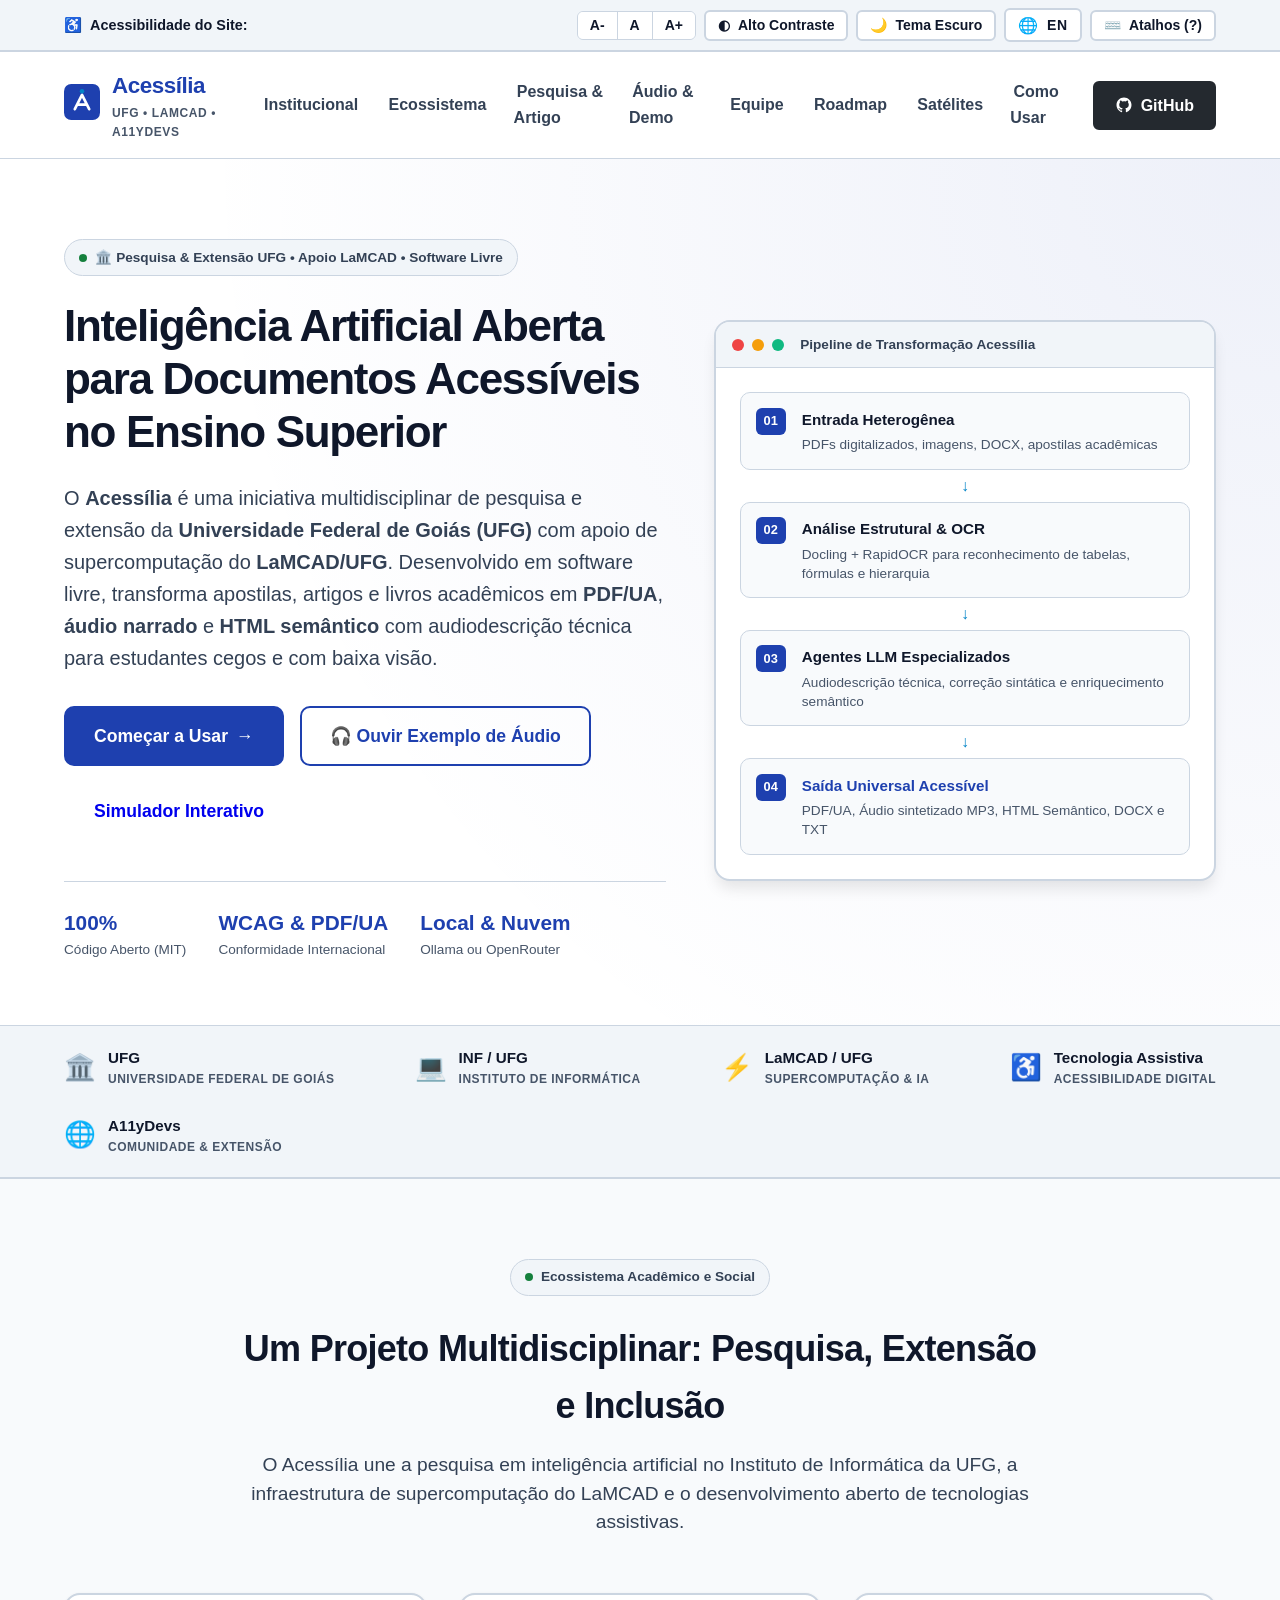
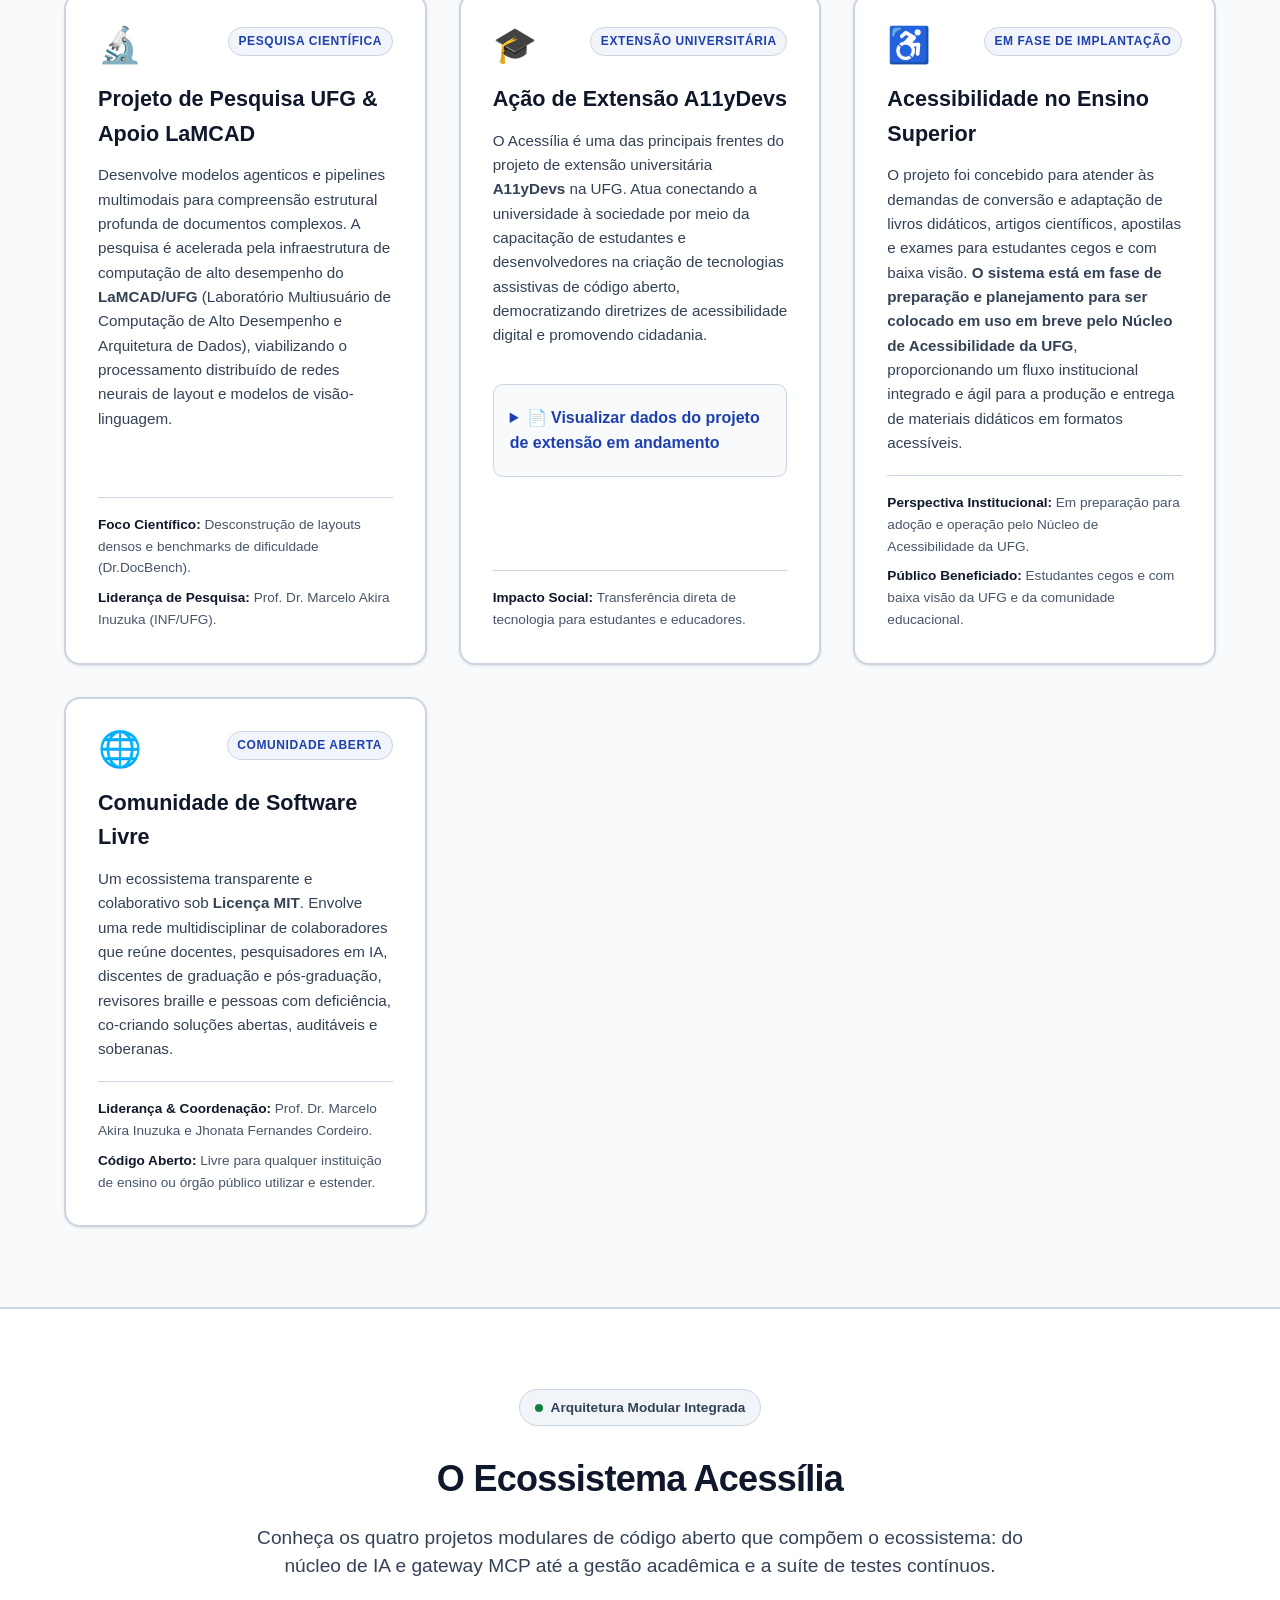
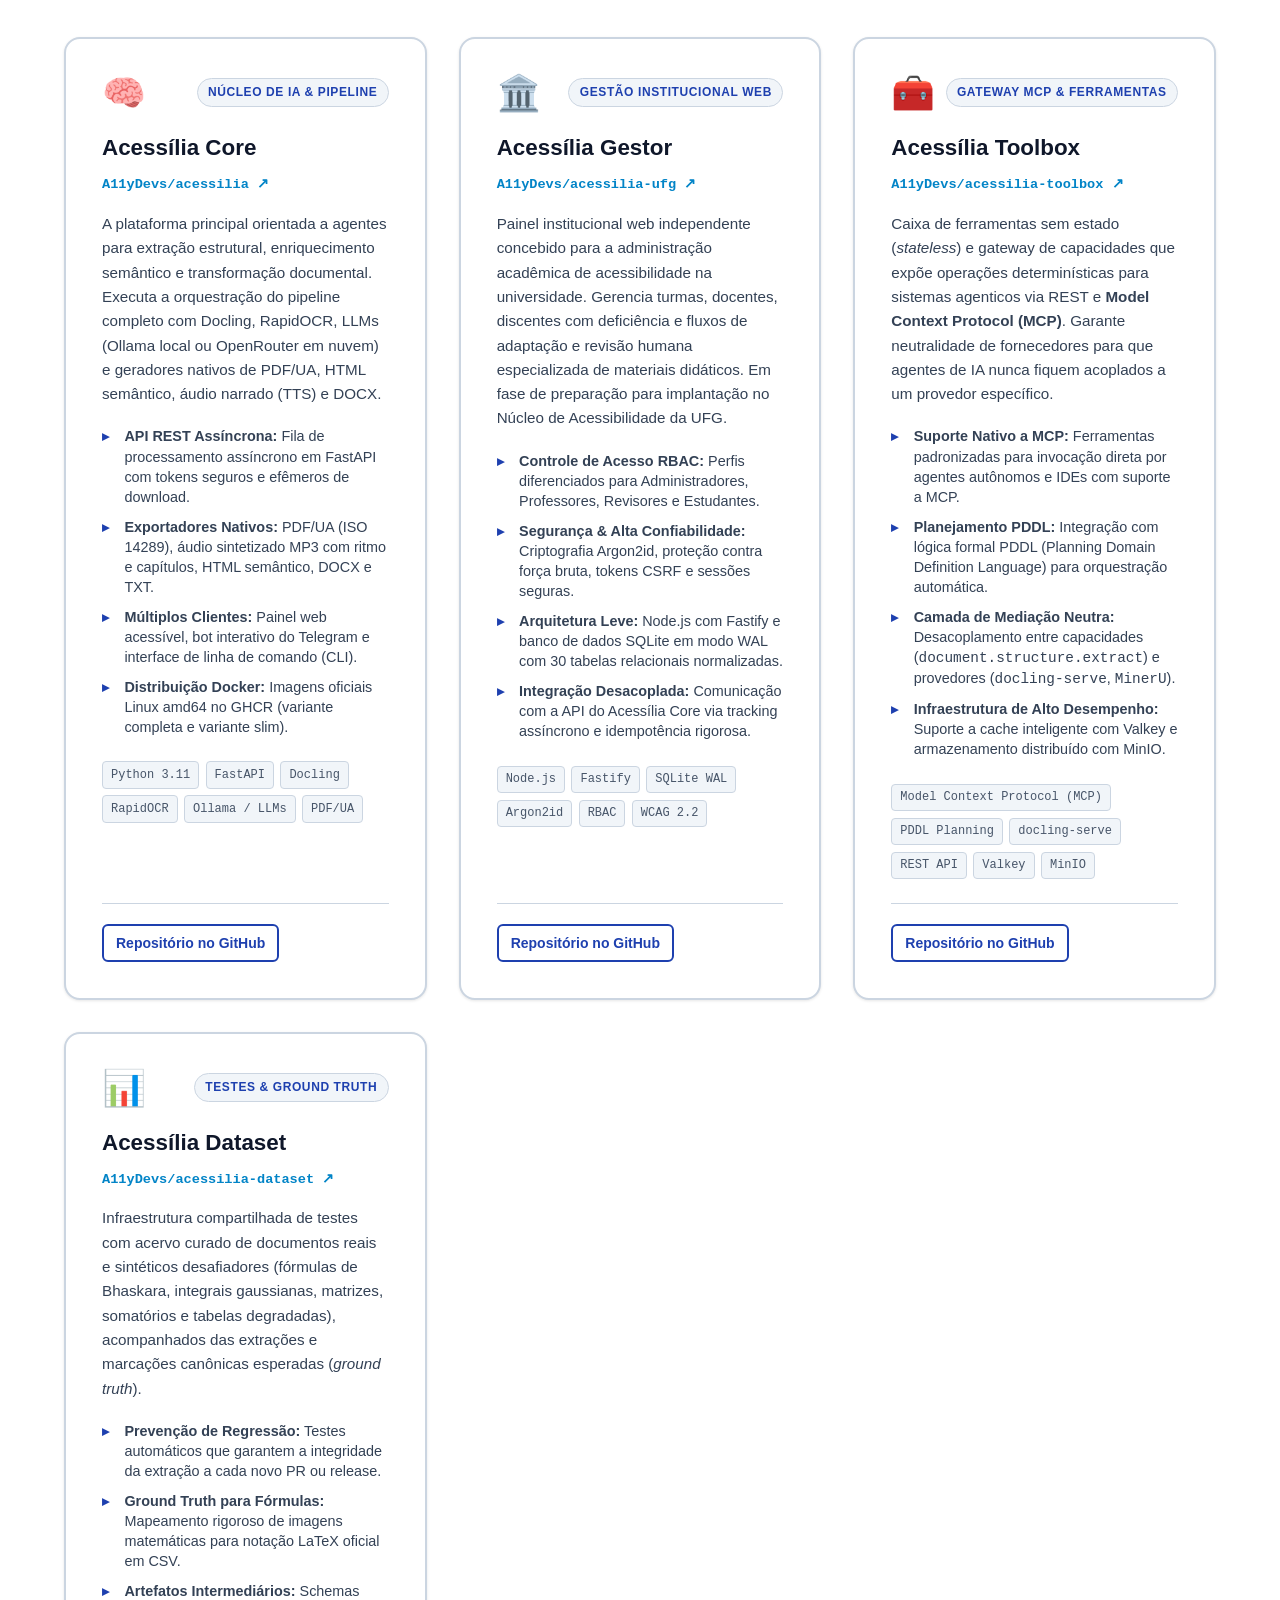
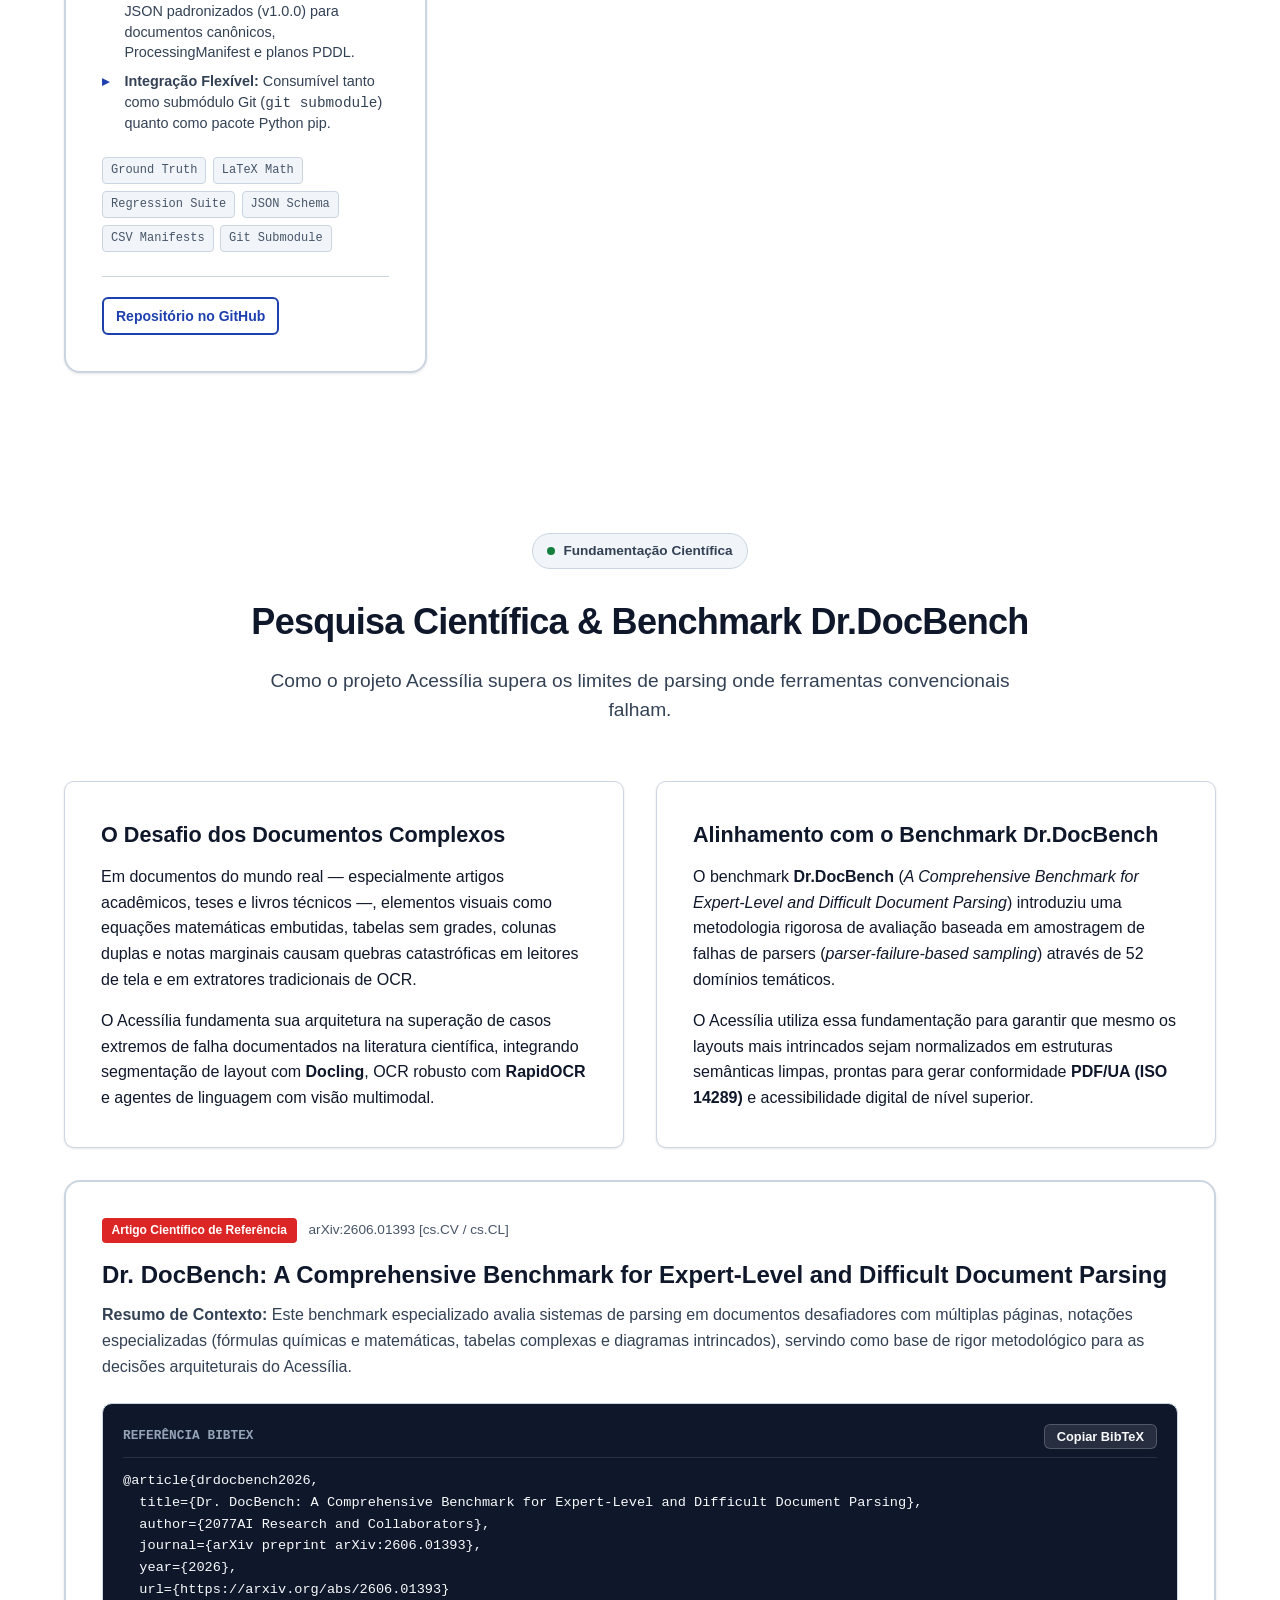
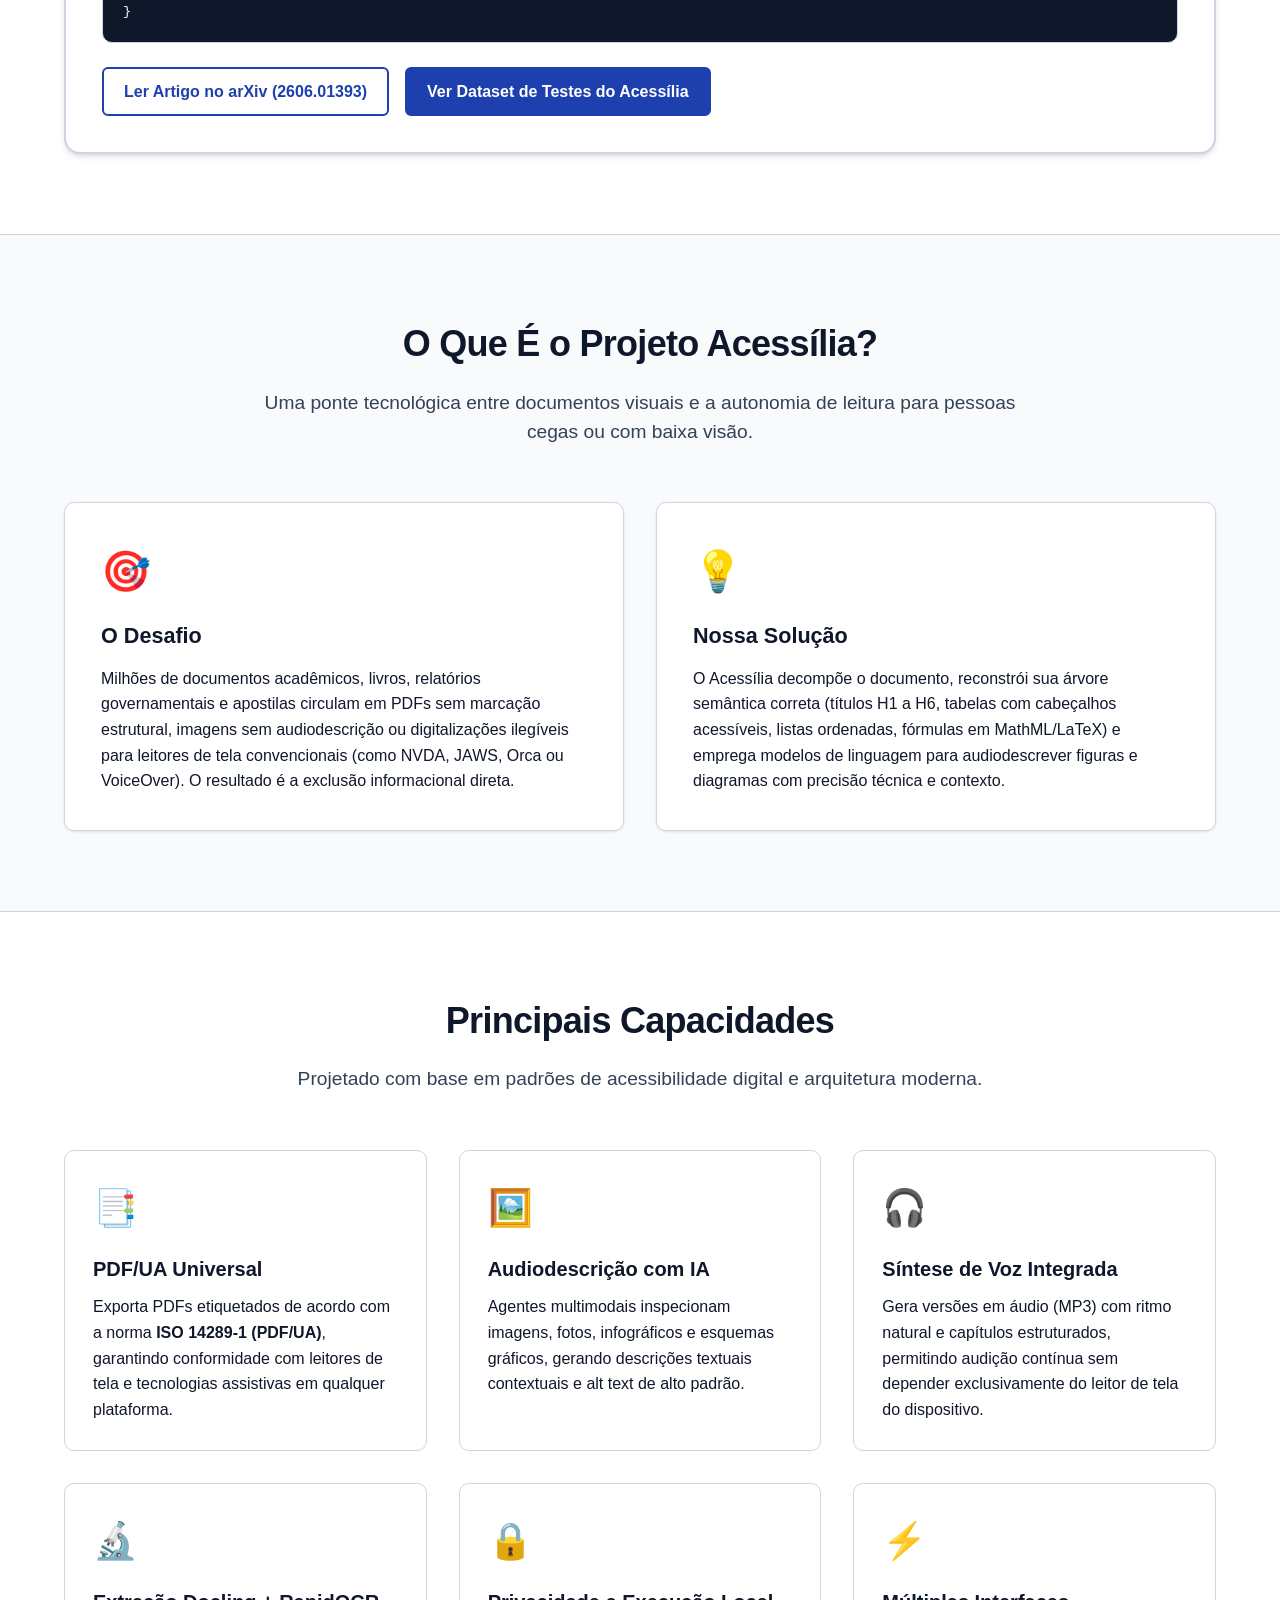
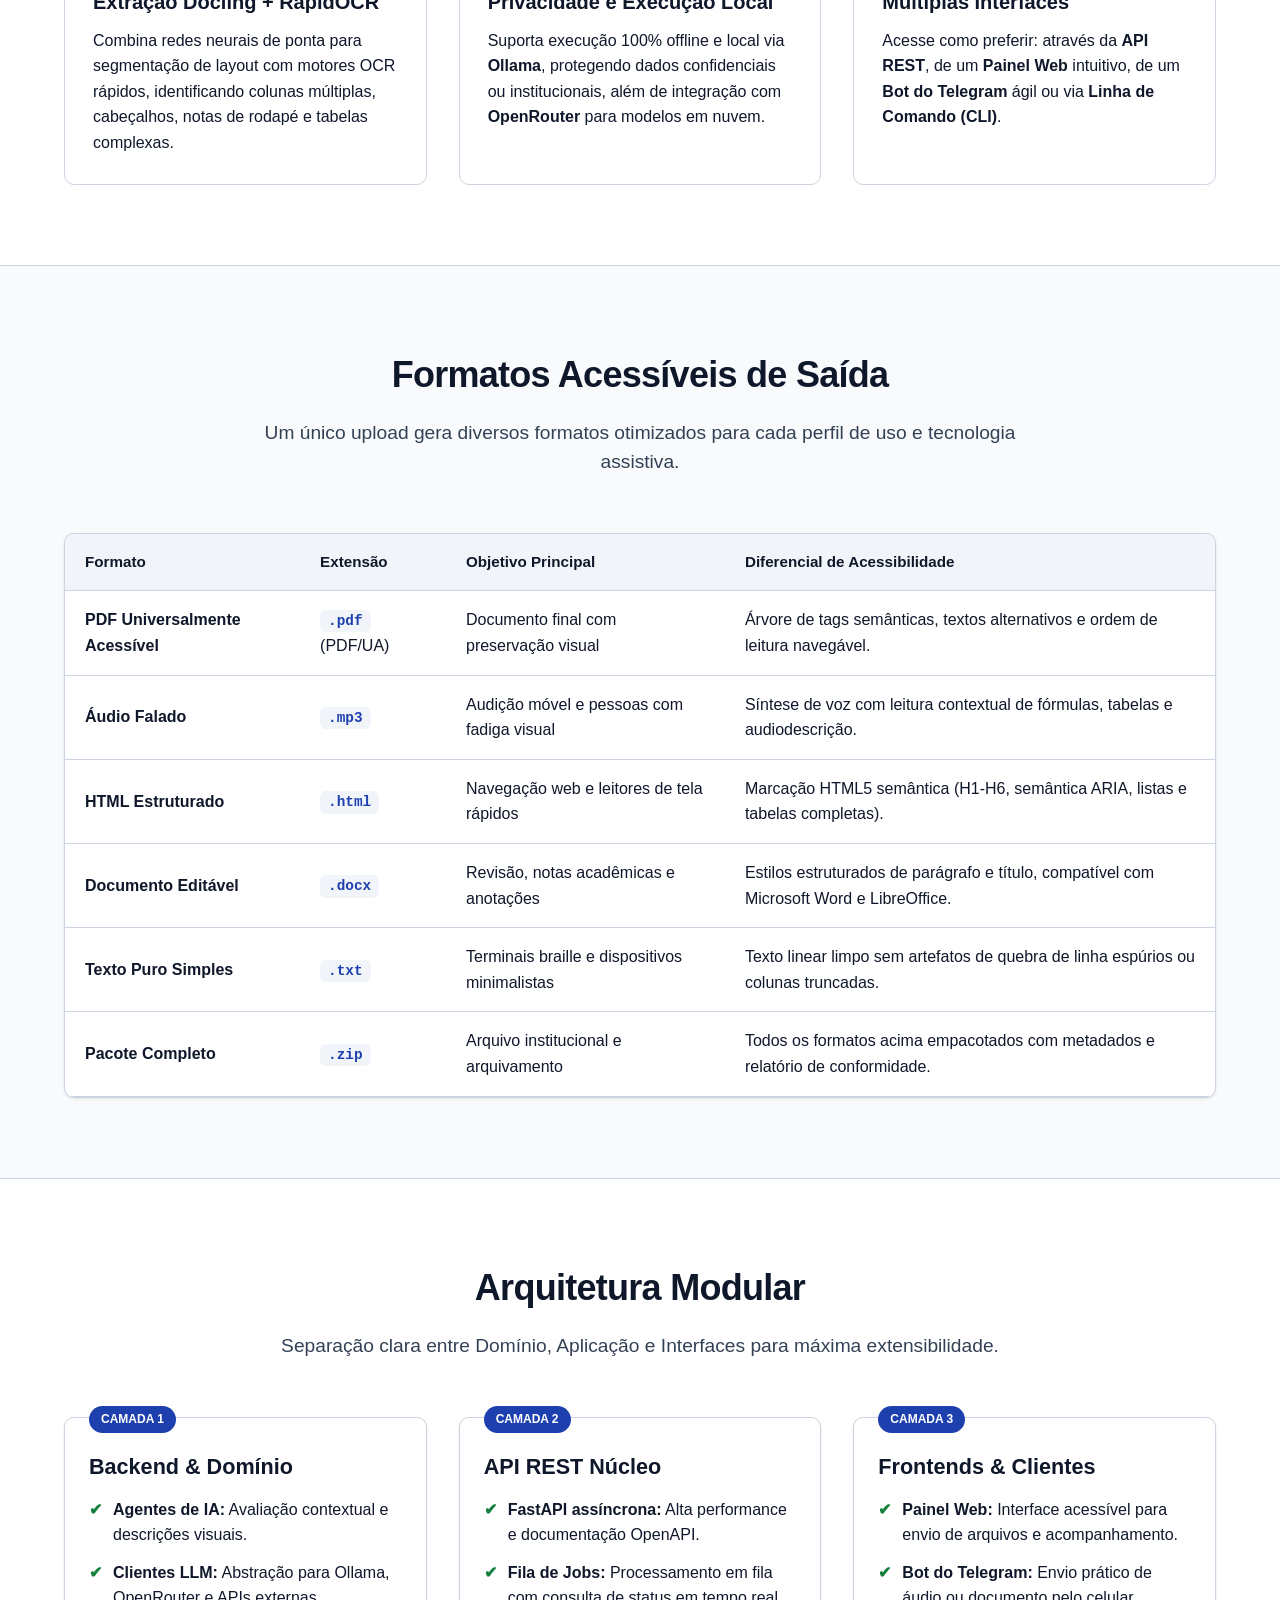
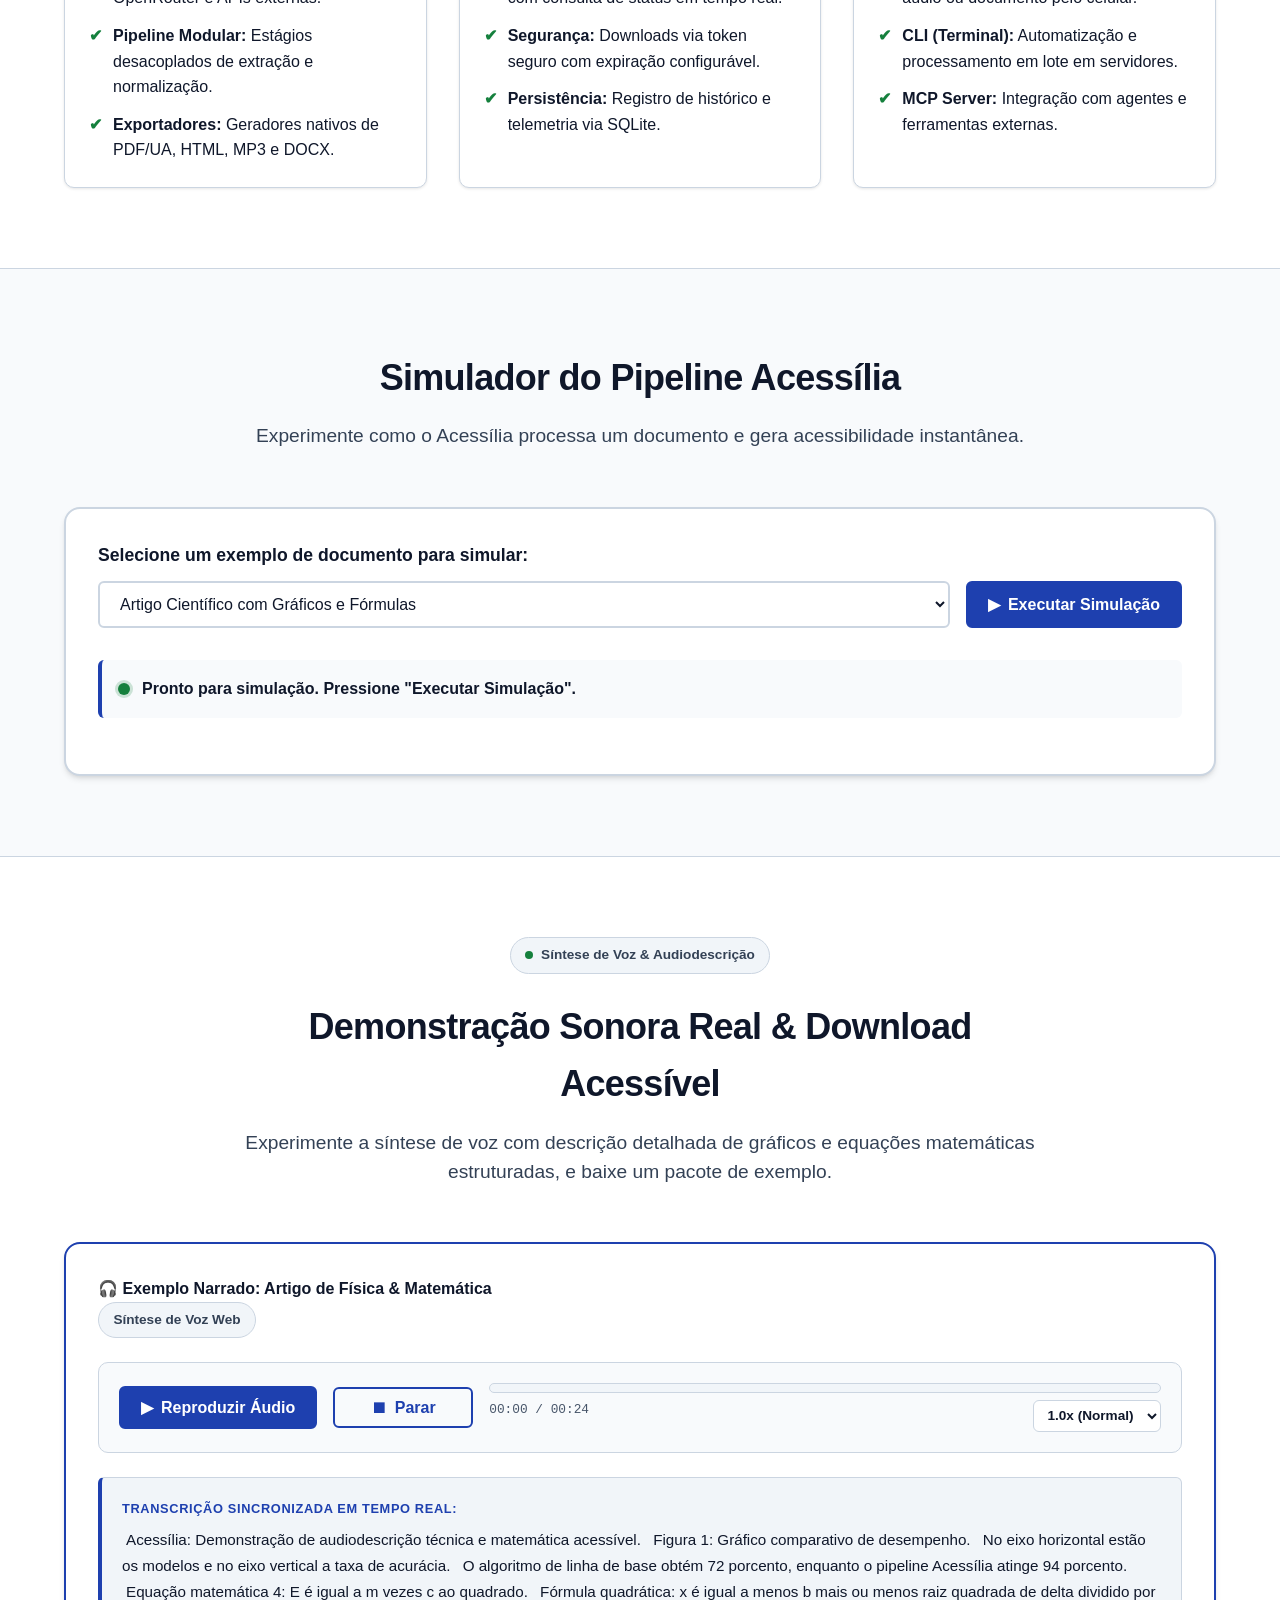
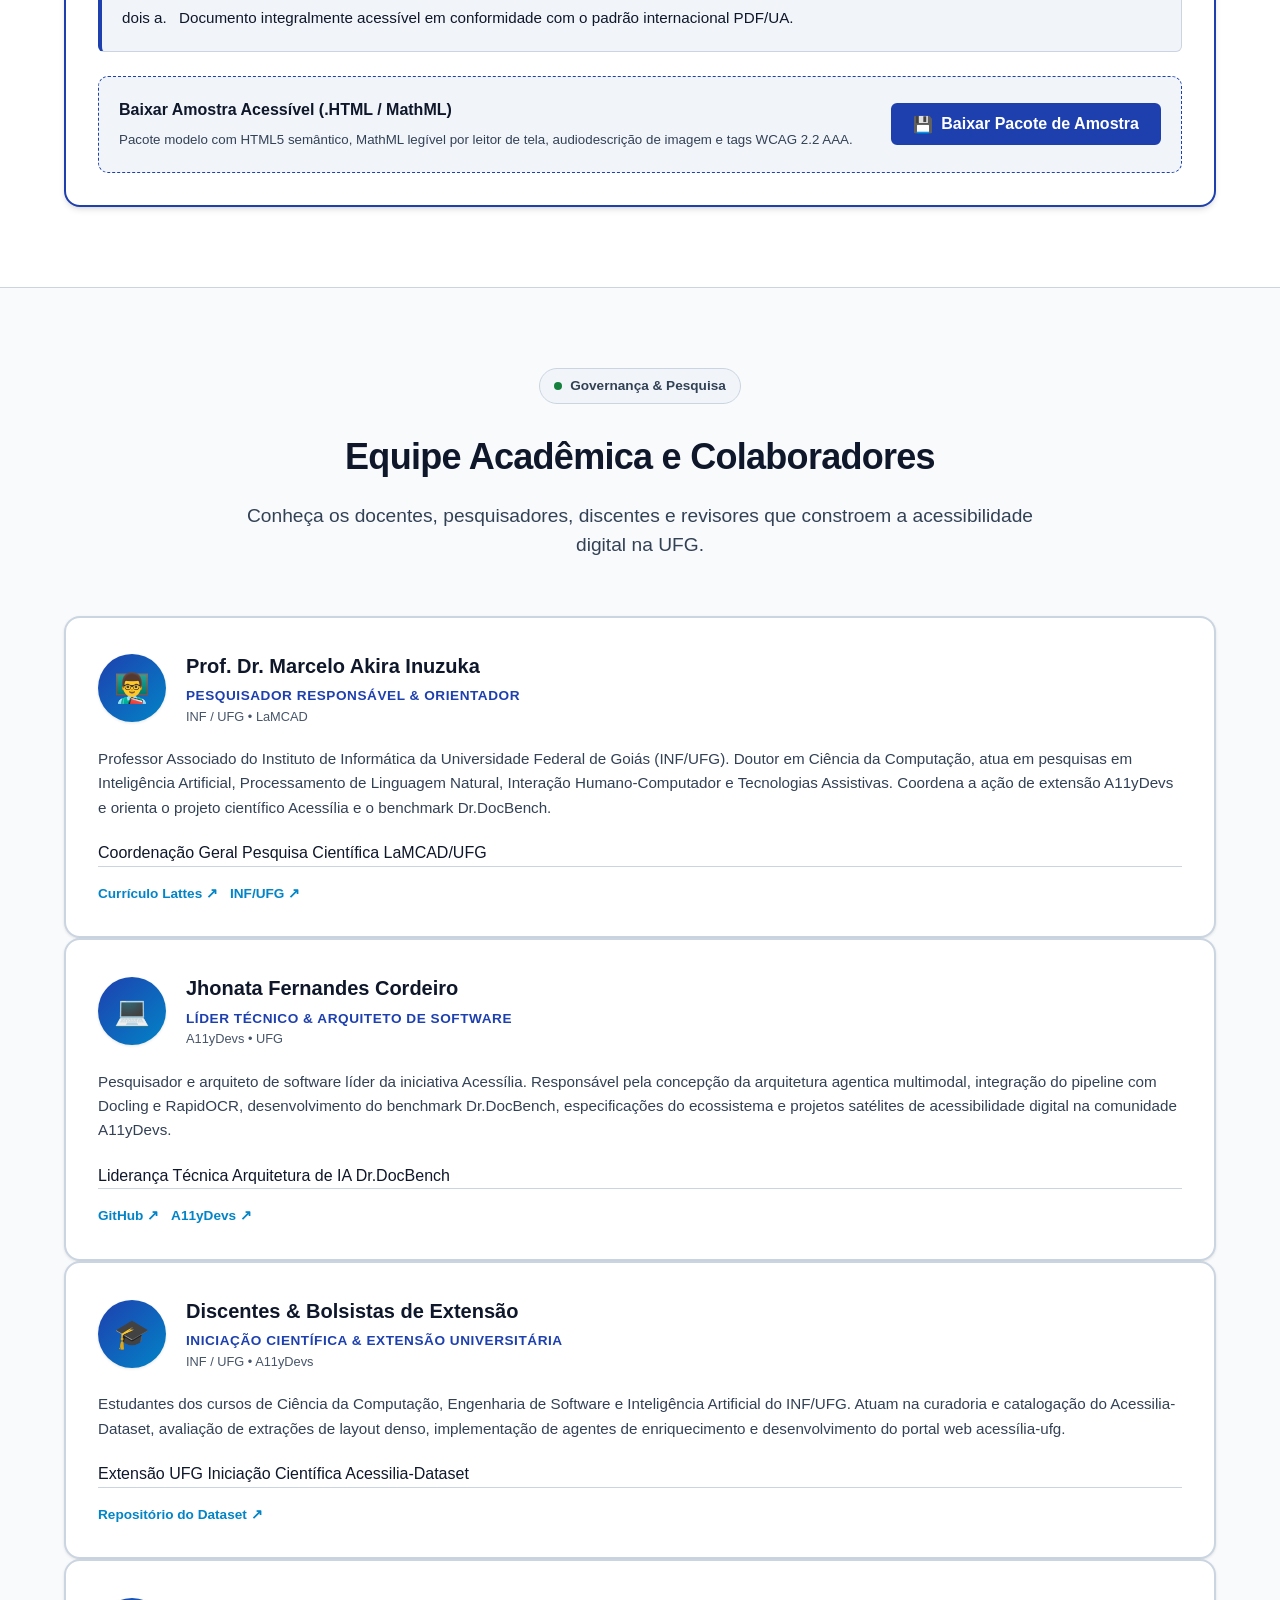
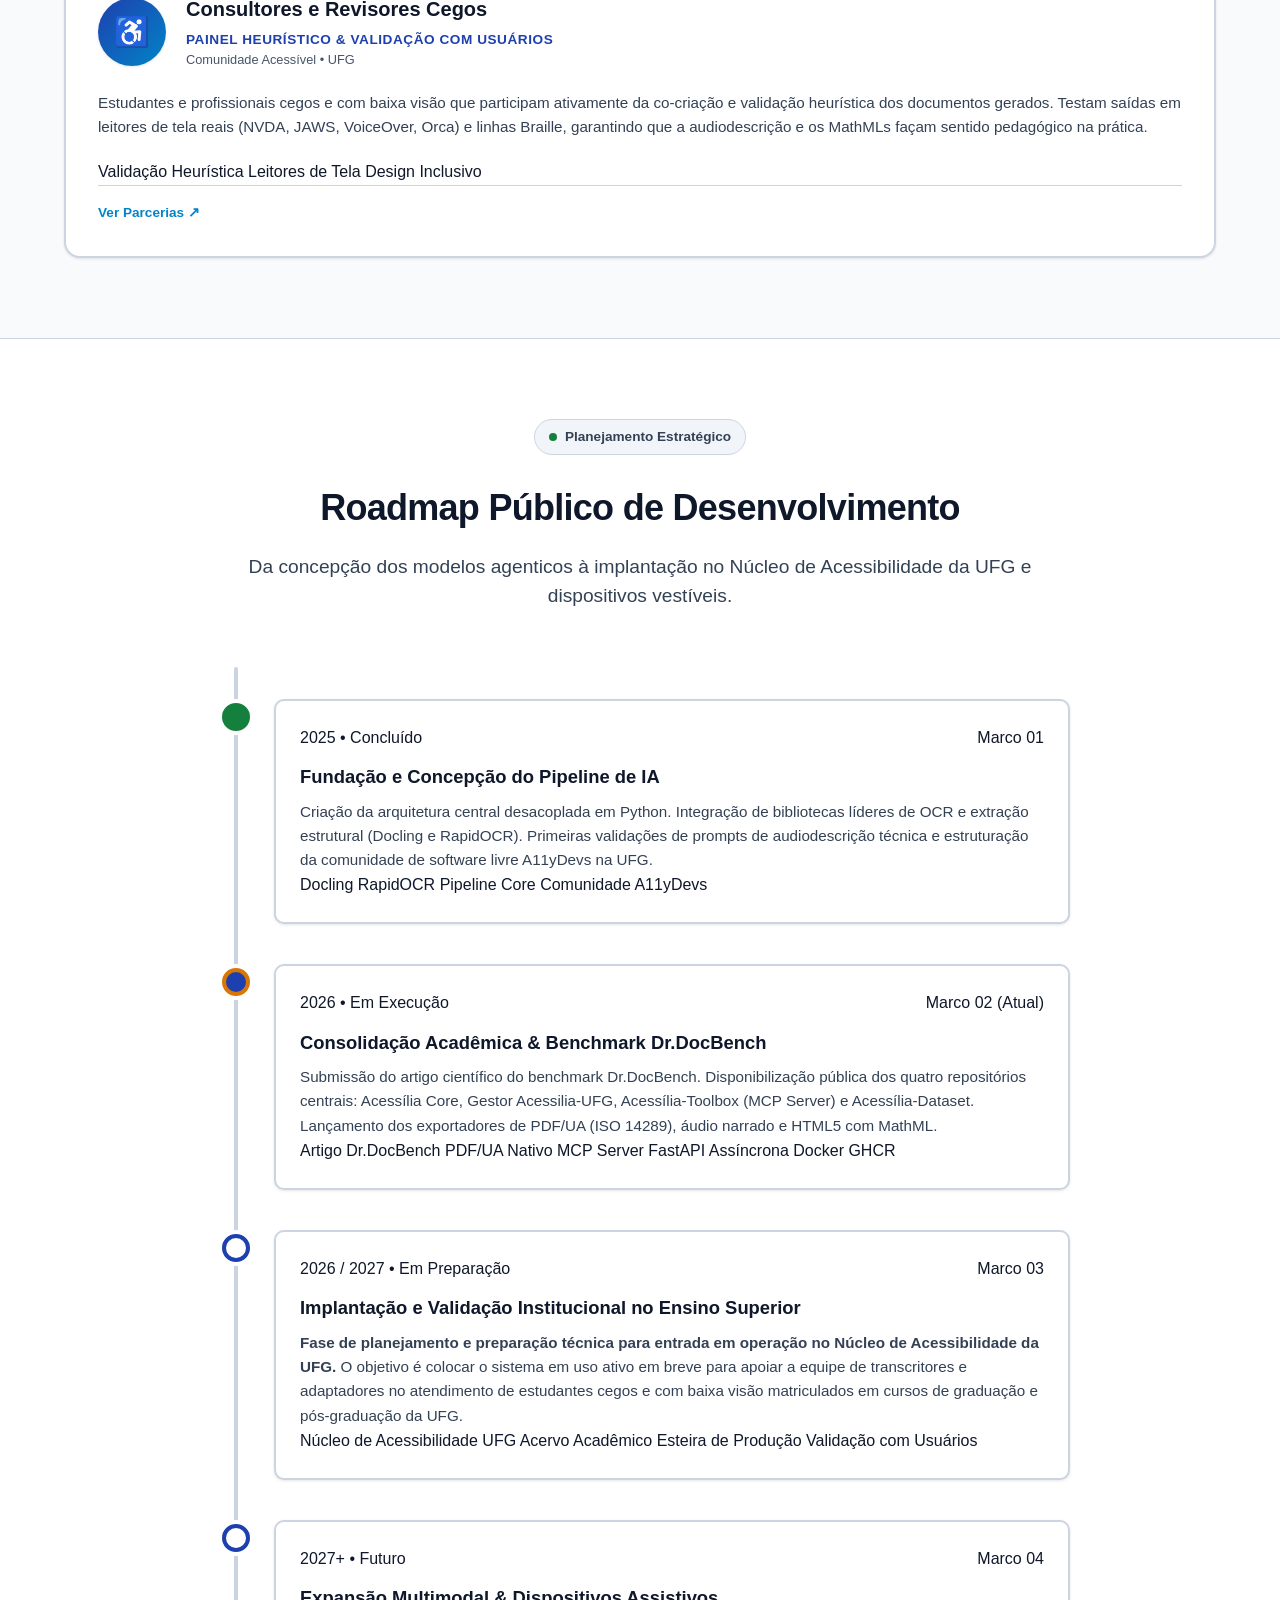
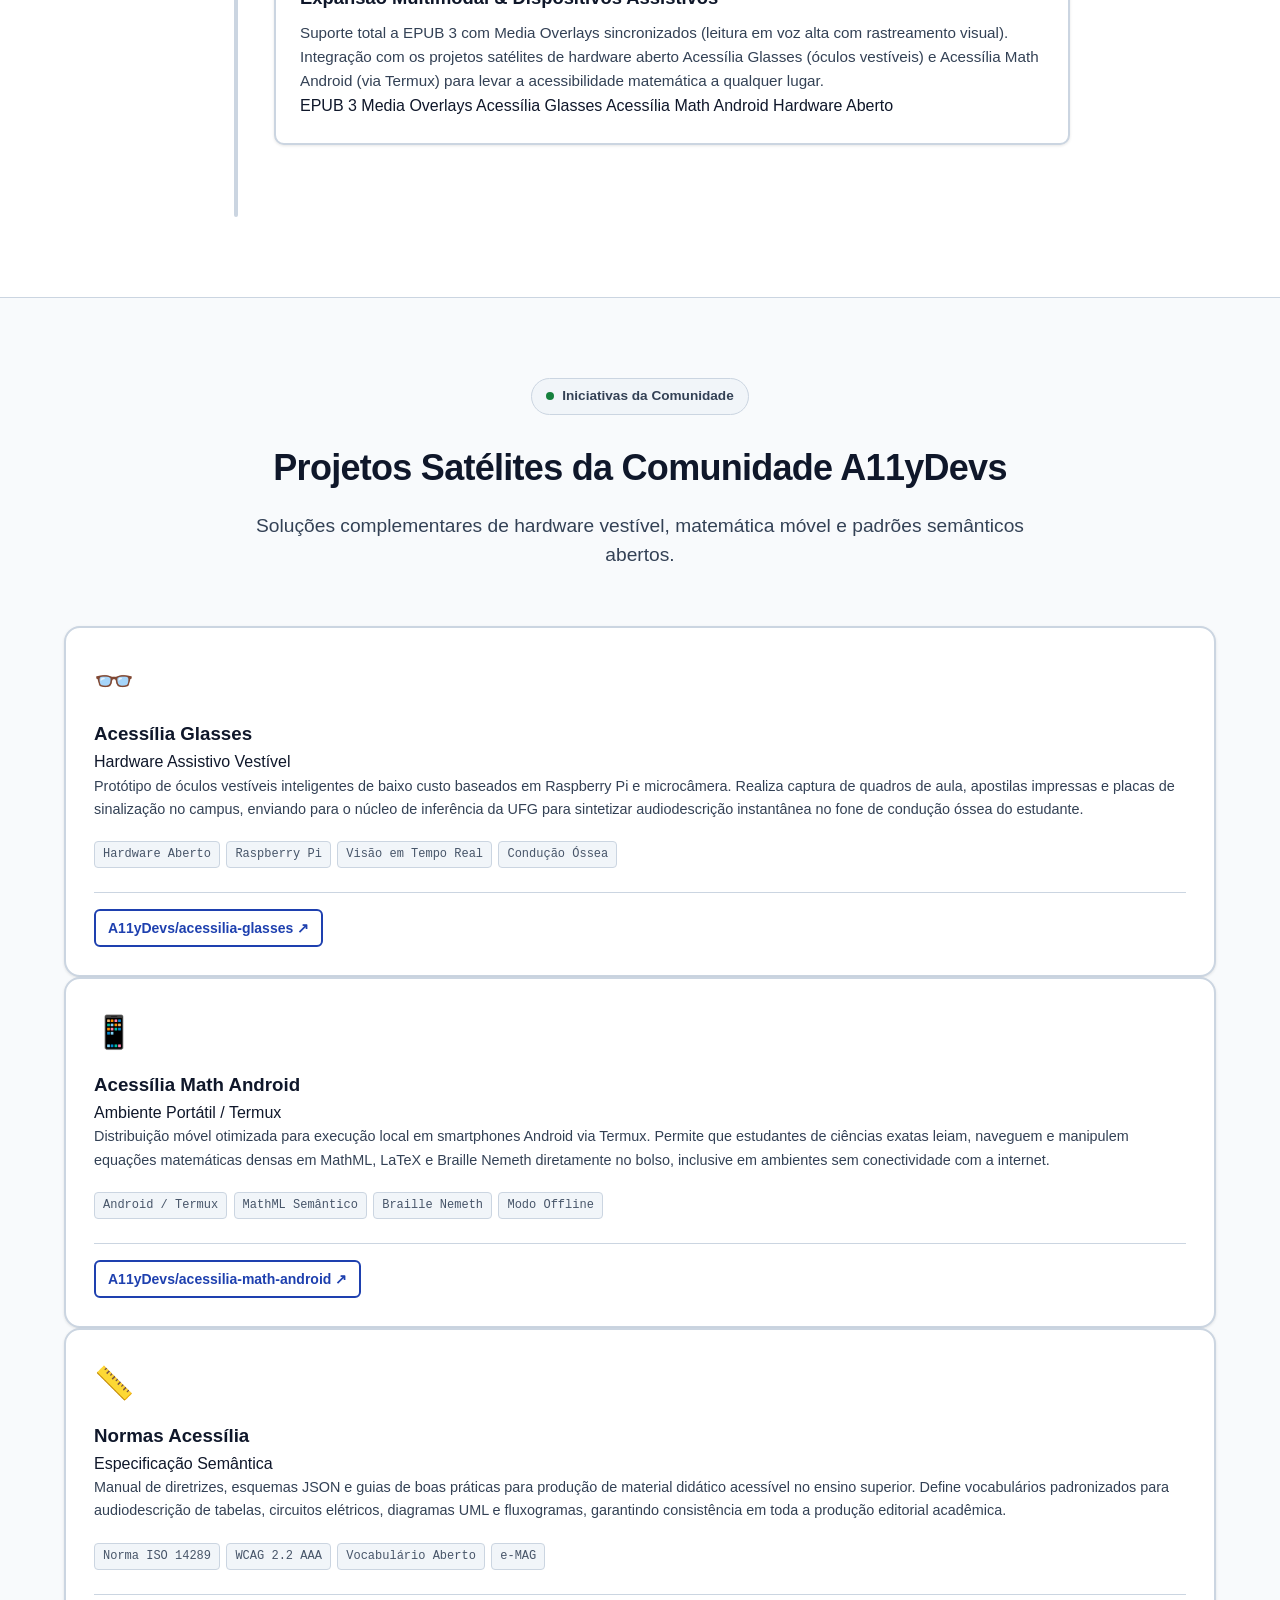
==== commit b137caf2: "feat: adicionar demonstracao de audio com tts, equipe academica ufg, roadmap publico, projetos satel" ====
--- a/index.html
+++ b/index.html
@@ -8,6 +8,14 @@
   <meta name="keywords" content="acessibilidade, a11y, PDF/UA, OCR, IA, leitor de tela, audiodescrição, Docling, A11yDevs, inclusão digital">
   <meta name="author" content="A11yDevs">
   <meta name="theme-color" content="#1a365d">
+
+  <!-- Metadados Acadêmicos (Google Scholar / Zotero / Mendeley) -->
+  <meta name="citation_title" content="Dr.Docbench: Um Benchmark e Framework para Avaliação de Compreensão e Acessibilização Estrutural de Documentos Científicos por Agentes de IA">
+  <meta name="citation_author" content="Inuzuka, Marcelo Akira">
+  <meta name="citation_author" content="Cordeiro, Jhonata Fernandes">
+  <meta name="citation_publication_date" content="2026">
+  <meta name="citation_institution" content="Universidade Federal de Goiás">
+  <meta name="citation_technical_report_number" content="UFG-INF-2026-01">
 
   <!-- Open Graph / Redes Sociais -->
   <meta property="og:type" content="website">
@@ -56,15 +64,27 @@
         </div>
 
         <!-- Alternador de Alto Contraste -->
-        <button type="button" id="btn-toggle-contrast" class="btn btn-sm" aria-pressed="false">
+        <button type="button" id="btn-toggle-contrast" class="btn btn-sm" aria-pressed="false" accesskey="c">
           <span class="icon" aria-hidden="true">◐</span>
-          <span>Alto Contraste</span>
+          <span data-i18n="toolbar.contrast">Alto Contraste</span>
         </button>
 
         <!-- Alternador de Tema Escuro/Claro -->
-        <button type="button" id="btn-toggle-theme" class="btn btn-sm" aria-label="Alternar tema de cores">
+        <button type="button" id="btn-toggle-theme" class="btn btn-sm" aria-label="Alternar tema de cores" accesskey="t">
           <span id="theme-icon" class="icon" aria-hidden="true">🌙</span>
-          <span id="theme-label">Tema Escuro</span>
+          <span id="theme-label" data-i18n="toolbar.theme_dark">Tema Escuro</span>
+        </button>
+
+        <!-- Alternador de Idioma (i18n PT-BR / EN) -->
+        <button type="button" id="btn-toggle-lang" class="btn btn-sm btn-lang" aria-label="Mudar idioma para Inglês / Switch to English" accesskey="l">
+          <span class="icon lang-flag" aria-hidden="true">🌐</span>
+          <span id="lang-current-label">EN</span>
+        </button>
+
+        <!-- Atalhos de Teclado (?) -->
+        <button type="button" id="btn-open-shortcuts" class="btn btn-sm" aria-label="Ver atalhos de teclado (Pressione interrogação)">
+          <span class="icon" aria-hidden="true">⌨️</span>
+          <span data-i18n="toolbar.shortcuts">Atalhos (?)</span>
         </button>
       </div>
     </div>
@@ -98,14 +118,14 @@
         </button>
 
         <ul id="nav-menu" class="nav-list">
-          <li><a href="#institucional" class="nav-link">Institucional</a></li>
-          <li><a href="#ecossistema" class="nav-link">Ecossistema</a></li>
-          <li><a href="#pesquisa" class="nav-link">Pesquisa & Artigo</a></li>
-          <li><a href="#sobre" class="nav-link">Sobre</a></li>
-          <li><a href="#funcionalidades" class="nav-link">Recursos</a></li>
-          <li><a href="#arquitetura" class="nav-link">Arquitetura</a></li>
-          <li><a href="#formatos" class="nav-link">Formatos</a></li>
-          <li><a href="#como-usar" class="nav-link">Como Usar</a></li>
+          <li><a href="#institucional" class="nav-link" data-i18n="nav.institutional">Institucional</a></li>
+          <li><a href="#ecossistema" class="nav-link" data-i18n="nav.ecosystem">Ecossistema</a></li>
+          <li><a href="#pesquisa" class="nav-link" data-i18n="nav.research">Pesquisa & Artigo</a></li>
+          <li><a href="#demonstracao-audio" class="nav-link">Áudio & Demo</a></li>
+          <li><a href="#equipe" class="nav-link" data-i18n="nav.team">Equipe</a></li>
+          <li><a href="#roadmap" class="nav-link" data-i18n="nav.roadmap">Roadmap</a></li>
+          <li><a href="#satelites" class="nav-link" data-i18n="nav.satellites">Satélites</a></li>
+          <li><a href="#como-usar" class="nav-link" data-i18n="nav.how_to_use">Como Usar</a></li>
           <li>
             <a href="https://github.com/A11yDevs/acessilia" class="btn btn-primary btn-github" target="_blank" rel="noopener noreferrer">
               <svg class="icon-github" width="18" height="18" viewBox="0 0 24 24" fill="currentColor" aria-hidden="true">
@@ -127,26 +147,29 @@
     <section id="inicio" class="hero-section" aria-labelledby="hero-title">
       <div class="container hero-section__inner">
         <div class="hero-content">
-          <div class="badge-pill">
+          <div class="badge-pill" data-i18n="hero.badge">
             <span class="badge-dot" aria-hidden="true"></span>
             🏛️ Pesquisa & Extensão UFG • Apoio LaMCAD • Software Livre
           </div>
 
-          <h1 id="hero-title" class="hero-title">
+          <h1 id="hero-title" class="hero-title" data-i18n="hero.title">
             Inteligência Artificial Aberta para Documentos Acessíveis no Ensino Superior
           </h1>
 
-          <p class="hero-lead">
+          <p class="hero-lead" data-i18n="hero.lead">
             O <strong>Acessília</strong> é uma iniciativa multidisciplinar de pesquisa e extensão da <strong>Universidade Federal de Goiás (UFG)</strong> com apoio de supercomputação do <strong>LaMCAD/UFG</strong>. Desenvolvido em software livre, transforma apostilas, artigos e livros acadêmicos em <strong>PDF/UA</strong>, <strong>áudio narrado</strong> e <strong>HTML semântico</strong> com audiodescrição técnica para estudantes cegos e com baixa visão.
           </p>
 
           <div class="hero-cta">
-            <a href="#como-usar" class="btn btn-primary btn-lg">
+            <a href="#como-usar" class="btn btn-primary btn-lg" data-i18n="hero.btn_start">
               Começar a Usar
               <span class="arrow" aria-hidden="true">→</span>
             </a>
-            <a href="#demonstracao" class="btn btn-outline btn-lg">
-              Ver Demonstração Interativa
+            <a href="#demonstracao-audio" class="btn btn-outline btn-lg" data-i18n="hero.btn_audio">
+              🎧 Ouvir Exemplo de Áudio
+            </a>
+            <a href="#demonstracao" class="btn btn-secondary btn-lg" data-i18n="hero.btn_demo">
+              Simulador Interativo
             </a>
           </div>
 
@@ -857,6 +880,406 @@
       </div>
     </section>
 
+    <!-- Seção de Demonstração Sonora e Amostra Acessível -->
+    <section id="demonstracao-audio" class="section" aria-labelledby="audio-title">
+      <div class="container">
+        <div class="section-header">
+          <div class="badge-pill" data-i18n="audio.badge">
+            <span class="badge-dot" aria-hidden="true"></span>
+            Síntese de Voz & Audiodescrição
+          </div>
+          <h2 id="audio-title" class="section-title" data-i18n="audio.section_title">
+            Demonstração Sonora Real & Download Acessível
+          </h2>
+          <p class="section-subtitle" data-i18n="audio.section_subtitle">
+            Experimente a síntese de voz com descrição detalhada de gráficos e equações matemáticas estruturadas, e baixe um pacote de exemplo.
+          </p>
+        </div>
+
+        <div class="audio-demo-card">
+          <div class="audio-card-header">
+            <div class="audio-title">
+              <span class="icon-audio" aria-hidden="true">🎧</span>
+              <strong data-i18n="audio.card_title">Exemplo Narrado: Artigo de Física & Matemática</strong>
+            </div>
+            <span class="badge-pill">Síntese de Voz Web</span>
+          </div>
+
+          <!-- Controles do Player Acessível -->
+          <div class="audio-player-controls" role="region" aria-label="Controles do reprodutor de áudio acessível">
+            <button type="button" id="audio-play-btn" class="btn btn-primary btn-audio" aria-pressed="false" aria-label="Reproduzir audiodescrição técnica">
+              <span class="icon" aria-hidden="true">▶</span>
+              <span data-i18n="audio.play">Reproduzir Áudio</span>
+            </button>
+
+            <button type="button" id="audio-stop-btn" class="btn btn-outline btn-audio" aria-label="Parar reprodução de áudio">
+              <span class="icon" aria-hidden="true">⏹</span>
+              <span data-i18n="audio.stop">Parar</span>
+            </button>
+
+            <div class="audio-progress-container">
+              <div class="audio-progress-bar" role="progressbar" aria-label="Progresso da reprodução de áudio" aria-valuemin="0" aria-valuemax="100" aria-valuenow="0">
+                <div id="audio-progress-bar" class="audio-progress-fill" style="width: 0%;"></div>
+              </div>
+              <div class="audio-time-display">
+                <span id="audio-time-display">00:00 / 00:24</span>
+                <div class="audio-speed-control">
+                  <label for="audio-rate-select" class="sr-only">Velocidade da voz</label>
+                  <select id="audio-rate-select" class="audio-rate-select" aria-label="Selecionar velocidade da voz">
+                    <option value="0.75">0.75x</option>
+                    <option value="1.0" selected>1.0x (Normal)</option>
+                    <option value="1.25">1.25x</option>
+                    <option value="1.5">1.5x</option>
+                    <option value="2.0">2.0x</option>
+                  </select>
+                </div>
+              </div>
+            </div>
+          </div>
+
+          <!-- Transcrição Sincronizada -->
+          <div class="audio-transcript-box">
+            <span class="transcript-label" aria-hidden="true">Transcrição Sincronizada em Tempo Real:</span>
+            <div id="audio-transcript" class="transcript-text" aria-live="polite">
+              <span class="transcript-phrase">Acessília: Demonstração de audiodescrição técnica e matemática acessível.</span>
+              <span class="transcript-phrase">Figura 1: Gráfico comparativo de desempenho.</span>
+              <span class="transcript-phrase">No eixo horizontal estão os modelos e no eixo vertical a taxa de acurácia.</span>
+              <span class="transcript-phrase">O algoritmo de linha de base obtém 72 porcento, enquanto o pipeline Acessília atinge 94 porcento.</span>
+              <span class="transcript-phrase">Equação matemática 4: E é igual a m vezes c ao quadrado.</span>
+              <span class="transcript-phrase">Fórmula quadrática: x é igual a menos b mais ou menos raiz quadrada de delta dividido por dois a.</span>
+              <span class="transcript-phrase">Documento integralmente acessível em conformidade com o padrão internacional PDF/UA.</span>
+            </div>
+          </div>
+
+          <!-- Caixa de Download de Amostra -->
+          <div class="download-sample-box" style="margin-top: 1.5rem; display: flex; align-items: center; justify-content: space-between; flex-wrap: wrap; gap: 1rem; padding: 1.25rem; background-color: var(--bg-alt); border-radius: var(--radius-md); border: 1px dashed var(--color-primary);">
+            <div>
+              <strong style="color: var(--text-primary); display: block; margin-bottom: 0.25rem;" data-i18n="audio.download_sample">Baixar Amostra Acessível (.HTML / MathML)</strong>
+              <small style="color: var(--text-secondary);" data-i18n="audio.download_desc">Pacote modelo com HTML5 semântico, MathML legível por leitor de tela, audiodescrição de imagem e tags WCAG 2.2 AAA.</small>
+            </div>
+            <button type="button" id="btn-download-sample" class="btn btn-primary">
+              <span class="icon" aria-hidden="true">💾</span>
+              <span>Baixar Pacote de Amostra</span>
+            </button>
+          </div>
+        </div>
+      </div>
+    </section>
+
+    <!-- Seção Equipe Acadêmica & Governança (UFG) -->
+    <section id="equipe" class="section section--alt" aria-labelledby="equipe-title">
+      <div class="container">
+        <div class="section-header">
+          <div class="badge-pill" data-i18n="team.badge">
+            <span class="badge-dot" aria-hidden="true"></span>
+            Governança & Pesquisa
+          </div>
+          <h2 id="equipe-title" class="section-title" data-i18n="team.title">
+            Equipe Acadêmica e Colaboradores
+          </h2>
+          <p class="section-subtitle" data-i18n="team.subtitle">
+            Conheça os docentes, pesquisadores, discentes e revisores que constroem a acessibilidade digital na UFG.
+          </p>
+        </div>
+
+        <div class="team-grid">
+          <!-- Prof. Dr. Marcelo Akira Inuzuka -->
+          <article class="team-card">
+            <div class="team-card__top">
+              <div class="team-avatar" aria-hidden="true">👨‍🏫</div>
+              <div class="team-info">
+                <h3 class="team-name">Prof. Dr. Marcelo Akira Inuzuka</h3>
+                <span class="team-role">Pesquisador Responsável & Orientador</span>
+                <span class="team-institution">INF / UFG • LaMCAD</span>
+              </div>
+            </div>
+            <p class="team-bio">
+              Professor Associado do Instituto de Informática da Universidade Federal de Goiás (INF/UFG). Doutor em Ciência da Computação, atua em pesquisas em Inteligência Artificial, Processamento de Linguagem Natural, Interação Humano-Computador e Tecnologias Assistivas. Coordena a ação de extensão A11yDevs e orienta o projeto científico Acessília e o benchmark Dr.DocBench.
+            </p>
+            <div class="team-card__badges">
+              <span class="team-badge">Coordenação Geral</span>
+              <span class="team-badge">Pesquisa Científica</span>
+              <span class="team-badge">LaMCAD/UFG</span>
+            </div>
+            <div class="team-links">
+              <a href="http://lattes.cnpq.br/4429983935824707" class="team-link" target="_blank" rel="noopener noreferrer">Currículo Lattes ↗</a>
+              <a href="https://inf.ufg.br" class="team-link" target="_blank" rel="noopener noreferrer">INF/UFG ↗</a>
+            </div>
+          </article>
+
+          <!-- Jhonata Fernandes Cordeiro -->
+          <article class="team-card">
+            <div class="team-card__top">
+              <div class="team-avatar" aria-hidden="true">💻</div>
+              <div class="team-info">
+                <h3 class="team-name">Jhonata Fernandes Cordeiro</h3>
+                <span class="team-role">Líder Técnico & Arquiteto de Software</span>
+                <span class="team-institution">A11yDevs • UFG</span>
+              </div>
+            </div>
+            <p class="team-bio">
+              Pesquisador e arquiteto de software líder da iniciativa Acessília. Responsável pela concepção da arquitetura agentica multimodal, integração do pipeline com Docling e RapidOCR, desenvolvimento do benchmark Dr.DocBench, especificações do ecossistema e projetos satélites de acessibilidade digital na comunidade A11yDevs.
+            </p>
+            <div class="team-card__badges">
+              <span class="team-badge">Liderança Técnica</span>
+              <span class="team-badge">Arquitetura de IA</span>
+              <span class="team-badge">Dr.DocBench</span>
+            </div>
+            <div class="team-links">
+              <a href="https://github.com/fjhonata" class="team-link" target="_blank" rel="noopener noreferrer">GitHub ↗</a>
+              <a href="https://github.com/A11yDevs" class="team-link" target="_blank" rel="noopener noreferrer">A11yDevs ↗</a>
+            </div>
+          </article>
+
+          <!-- Bolsistas e Pesquisadores Discentes -->
+          <article class="team-card">
+            <div class="team-card__top">
+              <div class="team-avatar" aria-hidden="true">🎓</div>
+              <div class="team-info">
+                <h3 class="team-name">Discentes & Bolsistas de Extensão</h3>
+                <span class="team-role">Iniciação Científica & Extensão Universitária</span>
+                <span class="team-institution">INF / UFG • A11yDevs</span>
+              </div>
+            </div>
+            <p class="team-bio">
+              Estudantes dos cursos de Ciência da Computação, Engenharia de Software e Inteligência Artificial do INF/UFG. Atuam na curadoria e catalogação do Acessilia-Dataset, avaliação de extrações de layout denso, implementação de agentes de enriquecimento e desenvolvimento do portal web acessília-ufg.
+            </p>
+            <div class="team-card__badges">
+              <span class="team-badge">Extensão UFG</span>
+              <span class="team-badge">Iniciação Científica</span>
+              <span class="team-badge">Acessilia-Dataset</span>
+            </div>
+            <div class="team-links">
+              <a href="https://github.com/A11yDevs/acessilia-dataset" class="team-link" target="_blank" rel="noopener noreferrer">Repositório do Dataset ↗</a>
+            </div>
+          </article>
+
+          <!-- Revisores e Usuários com Deficiência Visual -->
+          <article class="team-card">
+            <div class="team-card__top">
+              <div class="team-avatar" aria-hidden="true">♿</div>
+              <div class="team-info">
+                <h3 class="team-name">Consultores e Revisores Cegos</h3>
+                <span class="team-role">Painel Heurístico & Validação com Usuários</span>
+                <span class="team-institution">Comunidade Acessível • UFG</span>
+              </div>
+            </div>
+            <p class="team-bio">
+              Estudantes e profissionais cegos e com baixa visão que participam ativamente da co-criação e validação heurística dos documentos gerados. Testam saídas em leitores de tela reais (NVDA, JAWS, VoiceOver, Orca) e linhas Braille, garantindo que a audiodescrição e os MathMLs façam sentido pedagógico na prática.
+            </p>
+            <div class="team-card__badges">
+              <span class="team-badge">Validação Heurística</span>
+              <span class="team-badge">Leitores de Tela</span>
+              <span class="team-badge">Design Inclusivo</span>
+            </div>
+            <div class="team-links">
+              <a href="#institucional" class="team-link">Ver Parcerias ↗</a>
+            </div>
+          </article>
+        </div>
+      </div>
+    </section>
+
+    <!-- Seção Roadmap Público de Desenvolvimento -->
+    <section id="roadmap" class="section" aria-labelledby="roadmap-title">
+      <div class="container">
+        <div class="section-header">
+          <div class="badge-pill" data-i18n="roadmap.badge">
+            <span class="badge-dot" aria-hidden="true"></span>
+            Planejamento Estratégico
+          </div>
+          <h2 id="roadmap-title" class="section-title" data-i18n="roadmap.title">
+            Roadmap Público de Desenvolvimento
+          </h2>
+          <p class="section-subtitle" data-i18n="roadmap.subtitle">
+            Da concepção dos modelos agenticos à implantação no Núcleo de Acessibilidade da UFG e dispositivos vestíveis.
+          </p>
+        </div>
+
+        <div class="roadmap-timeline">
+          <!-- 2025: Fundação -->
+          <div class="roadmap-item completed">
+            <div class="roadmap-marker" aria-hidden="true"></div>
+            <div class="roadmap-content">
+              <div class="roadmap-header">
+                <span class="roadmap-badge">2025 • Concluído</span>
+                <span class="roadmap-status">Marco 01</span>
+              </div>
+              <h3 class="roadmap-title">Fundação e Concepção do Pipeline de IA</h3>
+              <p class="roadmap-desc">
+                Criação da arquitetura central desacoplada em Python. Integração de bibliotecas líderes de OCR e extração estrutural (Docling e RapidOCR). Primeiras validações de prompts de audiodescrição técnica e estruturação da comunidade de software livre A11yDevs na UFG.
+              </p>
+              <div class="roadmap-tags">
+                <span class="roadmap-tag">Docling</span>
+                <span class="roadmap-tag">RapidOCR</span>
+                <span class="roadmap-tag">Pipeline Core</span>
+                <span class="roadmap-tag">Comunidade A11yDevs</span>
+              </div>
+            </div>
+          </div>
+
+          <!-- 2026: Consolidação Acadêmica -->
+          <div class="roadmap-item current">
+            <div class="roadmap-marker" aria-hidden="true"></div>
+            <div class="roadmap-content">
+              <div class="roadmap-header">
+                <span class="roadmap-badge">2026 • Em Execução</span>
+                <span class="roadmap-status">Marco 02 (Atual)</span>
+              </div>
+              <h3 class="roadmap-title">Consolidação Acadêmica & Benchmark Dr.DocBench</h3>
+              <p class="roadmap-desc">
+                Submissão do artigo científico do benchmark Dr.DocBench. Disponibilização pública dos quatro repositórios centrais: Acessília Core, Gestor Acessilia-UFG, Acessília-Toolbox (MCP Server) e Acessília-Dataset. Lançamento dos exportadores de PDF/UA (ISO 14289), áudio narrado e HTML5 com MathML.
+              </p>
+              <div class="roadmap-tags">
+                <span class="roadmap-tag">Artigo Dr.DocBench</span>
+                <span class="roadmap-tag">PDF/UA Nativo</span>
+                <span class="roadmap-tag">MCP Server</span>
+                <span class="roadmap-tag">FastAPI Assíncrona</span>
+                <span class="roadmap-tag">Docker GHCR</span>
+              </div>
+            </div>
+          </div>
+
+          <!-- 2026/2027: Implantação Institucional UFG -->
+          <div class="roadmap-item">
+            <div class="roadmap-marker" aria-hidden="true"></div>
+            <div class="roadmap-content">
+              <div class="roadmap-header">
+                <span class="roadmap-badge">2026 / 2027 • Em Preparação</span>
+                <span class="roadmap-status">Marco 03</span>
+              </div>
+              <h3 class="roadmap-title">Implantação e Validação Institucional no Ensino Superior</h3>
+              <p class="roadmap-desc">
+                <strong>Fase de planejamento e preparação técnica para entrada em operação no Núcleo de Acessibilidade da UFG.</strong> O objetivo é colocar o sistema em uso ativo em breve para apoiar a equipe de transcritores e adaptadores no atendimento de estudantes cegos e com baixa visão matriculados em cursos de graduação e pós-graduação da UFG.
+              </p>
+              <div class="roadmap-tags">
+                <span class="roadmap-tag">Núcleo de Acessibilidade UFG</span>
+                <span class="roadmap-tag">Acervo Acadêmico</span>
+                <span class="roadmap-tag">Esteira de Produção</span>
+                <span class="roadmap-tag">Validação com Usuários</span>
+              </div>
+            </div>
+          </div>
+
+          <!-- 2027+: Expansão Multimodal & Hardware Assistivo -->
+          <div class="roadmap-item">
+            <div class="roadmap-marker" aria-hidden="true"></div>
+            <div class="roadmap-content">
+              <div class="roadmap-header">
+                <span class="roadmap-badge">2027+ • Futuro</span>
+                <span class="roadmap-status">Marco 04</span>
+              </div>
+              <h3 class="roadmap-title">Expansão Multimodal & Dispositivos Assistivos</h3>
+              <p class="roadmap-desc">
+                Suporte total a EPUB 3 com Media Overlays sincronizados (leitura em voz alta com rastreamento visual). Integração com os projetos satélites de hardware aberto Acessília Glasses (óculos vestíveis) e Acessília Math Android (via Termux) para levar a acessibilidade matemática a qualquer lugar.
+              </p>
+              <div class="roadmap-tags">
+                <span class="roadmap-tag">EPUB 3 Media Overlays</span>
+                <span class="roadmap-tag">Acessília Glasses</span>
+                <span class="roadmap-tag">Acessília Math Android</span>
+                <span class="roadmap-tag">Hardware Aberto</span>
+              </div>
+            </div>
+          </div>
+        </div>
+      </div>
+    </section>
+
+    <!-- Seção Projetos Satélites da Comunidade A11yDevs -->
+    <section id="satelites" class="section section--alt" aria-labelledby="sat-title">
+      <div class="container">
+        <div class="section-header">
+          <div class="badge-pill" data-i18n="satellites.badge">
+            <span class="badge-dot" aria-hidden="true"></span>
+            Iniciativas da Comunidade
+          </div>
+          <h2 id="sat-title" class="section-title" data-i18n="satellites.title">
+            Projetos Satélites da Comunidade A11yDevs
+          </h2>
+          <p class="section-subtitle" data-i18n="satellites.subtitle">
+            Soluções complementares de hardware vestível, matemática móvel e padrões semânticos abertos.
+          </p>
+        </div>
+
+        <div class="satellites-grid">
+          <!-- Satélite 1: Acessília Glasses -->
+          <article class="satellite-card">
+            <div class="satellite-header">
+              <div class="satellite-icon" aria-hidden="true">👓</div>
+              <div>
+                <h3 class="satellite-name">Acessília Glasses</h3>
+                <span class="satellite-tag">Hardware Assistivo Vestível</span>
+              </div>
+            </div>
+            <p class="satellite-desc">
+              Protótipo de óculos vestíveis inteligentes de baixo custo baseados em Raspberry Pi e microcâmera. Realiza captura de quadros de aula, apostilas impressas e placas de sinalização no campus, enviando para o núcleo de inferência da UFG para sintetizar audiodescrição instantânea no fone de condução óssea do estudante.
+            </p>
+            <div class="tech-tags">
+              <span class="tech-tag">Hardware Aberto</span>
+              <span class="tech-tag">Raspberry Pi</span>
+              <span class="tech-tag">Visão em Tempo Real</span>
+              <span class="tech-tag">Condução Óssea</span>
+            </div>
+            <div class="satellite-links">
+              <a href="https://github.com/A11yDevs/acessilia-glasses" class="btn btn-outline btn-sm" target="_blank" rel="noopener noreferrer">
+                A11yDevs/acessilia-glasses ↗
+              </a>
+            </div>
+          </article>
+
+          <!-- Satélite 2: Acessília Math Android -->
+          <article class="satellite-card">
+            <div class="satellite-header">
+              <div class="satellite-icon" aria-hidden="true">📱</div>
+              <div>
+                <h3 class="satellite-name">Acessília Math Android</h3>
+                <span class="satellite-tag">Ambiente Portátil / Termux</span>
+              </div>
+            </div>
+            <p class="satellite-desc">
+              Distribuição móvel otimizada para execução local em smartphones Android via Termux. Permite que estudantes de ciências exatas leiam, naveguem e manipulem equações matemáticas densas em MathML, LaTeX e Braille Nemeth diretamente no bolso, inclusive em ambientes sem conectividade com a internet.
+            </p>
+            <div class="tech-tags">
+              <span class="tech-tag">Android / Termux</span>
+              <span class="tech-tag">MathML Semântico</span>
+              <span class="tech-tag">Braille Nemeth</span>
+              <span class="tech-tag">Modo Offline</span>
+            </div>
+            <div class="satellite-links">
+              <a href="https://github.com/A11yDevs/acessilia-math-android" class="btn btn-outline btn-sm" target="_blank" rel="noopener noreferrer">
+                A11yDevs/acessilia-math-android ↗
+              </a>
+            </div>
+          </article>
+
+          <!-- Satélite 3: Normas Acessília -->
+          <article class="satellite-card">
+            <div class="satellite-header">
+              <div class="satellite-icon" aria-hidden="true">📏</div>
+              <div>
+                <h3 class="satellite-name">Normas Acessília</h3>
+                <span class="satellite-tag">Especificação Semântica</span>
+              </div>
+            </div>
+            <p class="satellite-desc">
+              Manual de diretrizes, esquemas JSON e guias de boas práticas para produção de material didático acessível no ensino superior. Define vocabulários padronizados para audiodescrição de tabelas, circuitos elétricos, diagramas UML e fluxogramas, garantindo consistência em toda a produção editorial acadêmica.
+            </p>
+            <div class="tech-tags">
+              <span class="tech-tag">Norma ISO 14289</span>
+              <span class="tech-tag">WCAG 2.2 AAA</span>
+              <span class="tech-tag">Vocabulário Aberto</span>
+              <span class="tech-tag">e-MAG</span>
+            </div>
+            <div class="satellite-links">
+              <a href="https://github.com/A11yDevs/normas-acessilia" class="btn btn-outline btn-sm" target="_blank" rel="noopener noreferrer">
+                A11yDevs/normas-acessilia ↗
+              </a>
+            </div>
+          </article>
+        </div>
+      </div>
+    </section>
+
     <!-- Seção Como Usar / Instalação -->
     <section id="como-usar" class="section" aria-labelledby="usar-title">
       <div class="container">
@@ -1034,6 +1457,34 @@
       </div>
     </section>
 
+    <!-- Seção Declaração Formal de Acessibilidade -->
+    <section id="declaracao-a11y" class="section" aria-labelledby="dec-title">
+      <div class="container">
+        <div class="declaration-card">
+          <div class="declaration-header">
+            <span aria-hidden="true">🛡️</span>
+            <h2 id="dec-title" class="section-title" style="font-size: 1.3rem; margin: 0;" data-i18n="declaration.title">
+              Declaração de Conformidade de Acessibilidade
+            </h2>
+          </div>
+          <p data-i18n="declaration.p1">
+            O sítio oficial do Acessília foi projetado e auditado para alcançar nível <strong>AAA de conformidade</strong> segundo as Diretrizes de Acessibilidade para Conteúdo Web (<strong>WCAG 2.2</strong>) do W3C e as recomendações do <strong>e-MAG</strong> (Modelo de Acessibilidade em Governo Eletrônico).
+          </p>
+          <p data-i18n="declaration.p2">
+            A plataforma é validada continuamente com leitores de tela <strong>NVDA, JAWS, VoiceOver e Orca</strong>, além de navegação exclusiva por teclado, validação de contraste de cores acima de 7:1 e suporte integral a internacionalização.
+          </p>
+          <div class="declaration-badges">
+            <span class="criteria-badge">WCAG 2.2 AAA</span>
+            <span class="criteria-badge">e-MAG Governo Federal</span>
+            <span class="criteria-badge">PDF/UA (ISO 14289)</span>
+            <span class="criteria-badge">W3C WAI-ARIA APG</span>
+            <span class="criteria-badge">MathPlayer & MathML</span>
+            <span class="criteria-badge">HTML5 Semântico</span>
+          </div>
+        </div>
+      </div>
+    </section>
+
   </main>
 
   <!-- Rodapé -->
@@ -1056,10 +1507,12 @@
         <h3 class="footer-heading">Navegação</h3>
         <ul class="footer-links">
           <li><a href="#institucional">Frentes Institucionais</a></li>
+          <li><a href="#ecossistema">Ecossistema</a></li>
           <li><a href="#pesquisa">Pesquisa & Dr.DocBench</a></li>
-          <li><a href="#sobre">Sobre o Projeto</a></li>
-          <li><a href="#funcionalidades">Recursos Técnicos</a></li>
-          <li><a href="#formatos">Formatos Acessíveis</a></li>
+          <li><a href="#demonstracao-audio">Demonstração Sonora</a></li>
+          <li><a href="#equipe">Equipe UFG</a></li>
+          <li><a href="#roadmap">Roadmap Público</a></li>
+          <li><a href="#satelites">Projetos Satélites</a></li>
           <li><a href="#como-usar">Instalação & API</a></li>
           <li><a href="#faq">Perguntas Frequentes</a></li>
         </ul>
@@ -1093,6 +1546,69 @@
     </div>
   </footer>
 
+  <!-- Modal de Atalhos de Teclado (<dialog>) -->
+  <dialog id="modal-shortcuts" class="modal-a11y" aria-labelledby="modal-shortcuts-title">
+    <div class="modal-inner">
+      <div class="modal-header">
+        <h2 id="modal-shortcuts-title" class="modal-title">
+          <span aria-hidden="true">⌨️</span>
+          <span data-i18n="shortcuts.title">Atalhos de Teclado Globais</span>
+        </h2>
+        <button type="button" id="btn-close-shortcuts" class="btn-close-modal" aria-label="Fechar janela de atalhos de teclado">✕</button>
+      </div>
+
+      <table class="shortcuts-table">
+        <caption class="sr-only">Tabela de teclas de atalho e suas respectivas funções na página</caption>
+        <thead>
+          <tr>
+            <th scope="col" data-i18n="shortcuts.key_col">Tecla de Atalho</th>
+            <th scope="col" data-i18n="shortcuts.action_col">Ação Executada</th>
+          </tr>
+        </thead>
+        <tbody>
+          <tr>
+            <td><kbd>Alt</kbd> + <kbd>1</kbd></td>
+            <td>Pular diretamente para o conteúdo principal</td>
+          </tr>
+          <tr>
+            <td><kbd>Alt</kbd> + <kbd>2</kbd></td>
+            <td>Pular para a barra de acessibilidade (fonte, cores, idioma)</td>
+          </tr>
+          <tr>
+            <td><kbd>Alt</kbd> + <kbd>3</kbd></td>
+            <td>Pular para o menu de navegação</td>
+          </tr>
+          <tr>
+            <td><kbd>Alt</kbd> + <kbd>C</kbd></td>
+            <td>Alternar modo de alto contraste</td>
+          </tr>
+          <tr>
+            <td><kbd>Alt</kbd> + <kbd>T</kbd></td>
+            <td>Alternar tema de cores (claro / escuro)</td>
+          </tr>
+          <tr>
+            <td><kbd>Alt</kbd> + <kbd>L</kbd></td>
+            <td>Alternar idioma do site (Português / Inglês)</td>
+          </tr>
+          <tr>
+            <td><kbd>?</kbd> (Shift + /)</td>
+            <td>Abrir esta janela de atalhos de teclado</td>
+          </tr>
+          <tr>
+            <td><kbd>Esc</kbd></td>
+            <td>Fechar janelas modais e menus abertos</td>
+          </tr>
+        </tbody>
+      </table>
+
+      <div style="text-align: right;">
+        <button type="button" class="btn btn-outline btn-sm" onclick="document.getElementById('modal-shortcuts').close()">
+          Fechar Janela
+        </button>
+      </div>
+    </div>
+  </dialog>
+
   <!-- Scripts -->
   <script src="assets/js/main.js"></script>
 </body>
--- a/assets/css/style.css
+++ b/assets/css/style.css
@@ -1520,3 +1520,552 @@
   padding-top: 1.25rem;
   border-top: 1px solid var(--bg-card-border);
 }
+
+/* ==========================================================================
+   18. Player de Áudio Acessível & Demonstração Sonora
+   ========================================================================== */
+
+.audio-demo-card {
+  background-color: var(--bg-card);
+  border: 2px solid var(--color-primary);
+  border-radius: var(--radius-lg);
+  padding: 2rem;
+  margin-top: 2rem;
+  box-shadow: var(--shadow-md);
+}
+
+.audio-demo-header {
+  display: flex;
+  align-items: center;
+  justify-content: space-between;
+  flex-wrap: wrap;
+  gap: 1rem;
+  margin-bottom: 1.5rem;
+}
+
+.audio-demo-title {
+  font-size: 1.3rem;
+  font-weight: 800;
+  color: var(--text-primary);
+  display: flex;
+  align-items: center;
+  gap: 0.5rem;
+}
+
+.audio-player-controls {
+  display: flex;
+  align-items: center;
+  flex-wrap: wrap;
+  gap: 1rem;
+  background-color: var(--bg-secondary);
+  border: 1px solid var(--bg-card-border);
+  border-radius: var(--radius-md);
+  padding: 1.25rem;
+  margin-bottom: 1.5rem;
+}
+
+.btn-audio {
+  display: inline-flex;
+  align-items: center;
+  justify-content: center;
+  gap: 0.5rem;
+  min-width: 140px;
+}
+
+.audio-progress-container {
+  flex: 1;
+  min-width: 200px;
+  display: flex;
+  flex-direction: column;
+  gap: 0.4rem;
+}
+
+.audio-progress-bar {
+  width: 100%;
+  height: 10px;
+  background-color: var(--bg-alt);
+  border-radius: 999px;
+  overflow: hidden;
+  border: 1px solid var(--bg-card-border);
+}
+
+.audio-progress-fill {
+  height: 100%;
+  width: 0%;
+  background: linear-gradient(90deg, var(--color-primary), var(--color-accent));
+  transition: width 0.1s linear;
+}
+
+.audio-time-display {
+  display: flex;
+  justify-content: space-between;
+  font-size: 0.8rem;
+  font-family: var(--font-mono);
+  color: var(--text-muted);
+}
+
+.audio-rate-select {
+  padding: 0.4rem 0.6rem;
+  border: 1px solid var(--bg-card-border);
+  border-radius: var(--radius-sm);
+  background-color: var(--bg-primary);
+  color: var(--text-primary);
+  font-size: 0.85rem;
+  font-weight: 600;
+}
+
+.audio-transcript-box {
+  background-color: var(--bg-alt);
+  border: 1px solid var(--bg-card-border);
+  border-left: 4px solid var(--color-primary);
+  border-radius: var(--radius-sm);
+  padding: 1.25rem;
+  font-size: 0.95rem;
+  line-height: 1.7;
+}
+
+.transcript-label {
+  display: block;
+  font-size: 0.8rem;
+  font-weight: 800;
+  text-transform: uppercase;
+  letter-spacing: 0.05em;
+  color: var(--color-primary);
+  margin-bottom: 0.5rem;
+}
+
+.transcript-text {
+  color: var(--text-primary);
+}
+
+.transcript-word--highlight,
+.transcript-phrase.is-active {
+  background-color: var(--color-primary);
+  color: #FFFFFF;
+  font-weight: 700;
+  padding: 2px 6px;
+  border-radius: 4px;
+  box-shadow: 0 1px 3px rgba(0, 0, 0, 0.2);
+}
+
+.transcript-phrase {
+  display: inline;
+  padding: 2px 4px;
+  border-radius: 3px;
+  transition: background-color 0.2s ease, color 0.2s ease;
+}
+
+/* ==========================================================================
+   19. Seção Equipe & Corpo Científico (UFG)
+   ========================================================================== */
+
+.team-card {
+  background-color: var(--bg-card);
+  border: 2px solid var(--bg-card-border);
+  border-radius: var(--radius-lg);
+  padding: 2rem;
+  display: flex;
+  flex-direction: column;
+  height: 100%;
+  box-shadow: var(--shadow-sm);
+  transition: transform 0.2s ease, box-shadow 0.2s ease, border-color 0.2s ease;
+}
+
+.team-card:hover {
+  transform: translateY(-4px);
+  box-shadow: var(--shadow-lg);
+  border-color: var(--color-primary);
+}
+
+.team-card__top {
+  display: flex;
+  align-items: center;
+  gap: 1.25rem;
+  margin-bottom: 1.25rem;
+}
+
+.team-avatar {
+  width: 68px;
+  height: 68px;
+  border-radius: 50%;
+  background: linear-gradient(135deg, var(--color-primary) 0%, var(--color-accent) 100%);
+  display: flex;
+  align-items: center;
+  justify-content: center;
+  font-size: 1.8rem;
+  color: #FFFFFF;
+  flex-shrink: 0;
+  box-shadow: var(--shadow-sm);
+}
+
+.team-info {
+  display: flex;
+  flex-direction: column;
+}
+
+.team-name {
+  font-size: 1.25rem;
+  font-weight: 800;
+  color: var(--text-primary);
+  margin-bottom: 0.2rem;
+}
+
+.team-role {
+  font-size: 0.85rem;
+  font-weight: 700;
+  color: var(--color-primary);
+  text-transform: uppercase;
+  letter-spacing: 0.04em;
+}
+
+.team-institution {
+  font-size: 0.8rem;
+  color: var(--text-muted);
+}
+
+.team-bio {
+  font-size: 0.95rem;
+  color: var(--text-secondary);
+  line-height: 1.6;
+  margin-bottom: 1.25rem;
+}
+
+.team-links {
+  margin-top: auto;
+  padding-top: 1rem;
+  border-top: 1px solid var(--bg-card-border);
+  display: flex;
+  flex-wrap: wrap;
+  gap: 0.75rem;
+}
+
+.team-link {
+  font-size: 0.85rem;
+  font-weight: 600;
+  color: var(--color-accent);
+  text-decoration: none;
+  display: inline-flex;
+  align-items: center;
+  gap: 0.3rem;
+}
+
+.team-link:hover {
+  text-decoration: underline;
+  color: var(--color-primary);
+}
+
+/* ==========================================================================
+   20. Linha do Tempo & Roadmap Público
+   ========================================================================== */
+
+.roadmap-timeline {
+  position: relative;
+  max-width: 860px;
+  margin: 0 auto;
+  padding: 2rem 0;
+}
+
+.roadmap-timeline::before {
+  content: "";
+  position: absolute;
+  top: 0;
+  bottom: 0;
+  left: 24px;
+  width: 4px;
+  background-color: var(--bg-card-border);
+  border-radius: 999px;
+}
+
+.roadmap-item {
+  position: relative;
+  padding-left: 64px;
+  margin-bottom: 2.5rem;
+}
+
+.roadmap-marker {
+  position: absolute;
+  left: 12px;
+  top: 4px;
+  width: 28px;
+  height: 28px;
+  border-radius: 50%;
+  background-color: var(--bg-primary);
+  border: 4px solid var(--color-primary);
+  box-shadow: 0 0 0 4px var(--bg-card);
+  z-index: 2;
+}
+
+.roadmap-item.completed .roadmap-marker {
+  background-color: var(--color-success);
+  border-color: var(--color-success);
+}
+
+.roadmap-item.current .roadmap-marker {
+  background-color: var(--color-primary);
+  border-color: var(--focus-ring-color);
+  animation: pulse-ring 2s infinite;
+}
+
+@keyframes pulse-ring {
+  0% { box-shadow: 0 0 0 0 rgba(217, 119, 6, 0.4); }
+  70% { box-shadow: 0 0 0 10px rgba(217, 119, 6, 0); }
+  100% { box-shadow: 0 0 0 0 rgba(217, 119, 6, 0); }
+}
+
+.roadmap-content {
+  background-color: var(--bg-card);
+  border: 2px solid var(--bg-card-border);
+  border-radius: var(--radius-md);
+  padding: 1.5rem;
+  box-shadow: var(--shadow-sm);
+}
+
+.roadmap-header {
+  display: flex;
+  align-items: center;
+  justify-content: space-between;
+  flex-wrap: wrap;
+  gap: 0.5rem;
+  margin-bottom: 0.75rem;
+}
+
+.roadmap-year {
+  font-size: 1.15rem;
+  font-weight: 800;
+  color: var(--text-primary);
+}
+
+.roadmap-status-badge {
+  font-size: 0.75rem;
+  font-weight: 800;
+  text-transform: uppercase;
+  padding: 0.2rem 0.6rem;
+  border-radius: 999px;
+}
+
+.status-completed {
+  background-color: rgba(21, 128, 61, 0.15);
+  color: var(--color-success);
+  border: 1px solid var(--color-success);
+}
+
+.status-current {
+  background-color: rgba(30, 64, 175, 0.15);
+  color: var(--color-primary);
+  border: 1px solid var(--color-primary);
+}
+
+.status-planned {
+  background-color: var(--bg-alt);
+  color: var(--text-muted);
+  border: 1px solid var(--bg-card-border);
+}
+
+.roadmap-title {
+  font-size: 1.15rem;
+  font-weight: 700;
+  color: var(--text-primary);
+  margin-bottom: 0.5rem;
+}
+
+.roadmap-desc {
+  font-size: 0.95rem;
+  color: var(--text-secondary);
+  line-height: 1.6;
+}
+
+/* ==========================================================================
+   21. Projetos Satélites do Ecossistema A11yDevs
+   ========================================================================== */
+
+.satellite-card {
+  background-color: var(--bg-card);
+  border: 2px solid var(--bg-card-border);
+  border-radius: var(--radius-lg);
+  padding: 1.75rem;
+  display: flex;
+  flex-direction: column;
+  height: 100%;
+  box-shadow: var(--shadow-sm);
+  transition: transform 0.2s ease, box-shadow 0.2s ease;
+}
+
+.satellite-card:hover {
+  transform: translateY(-3px);
+  box-shadow: var(--shadow-md);
+  border-color: var(--color-primary);
+}
+
+.satellite-icon {
+  font-size: 2rem;
+  margin-bottom: 0.75rem;
+}
+
+.satellite-title {
+  font-size: 1.25rem;
+  font-weight: 800;
+  margin-bottom: 0.5rem;
+  color: var(--text-primary);
+}
+
+.satellite-desc {
+  font-size: 0.9rem;
+  color: var(--text-secondary);
+  line-height: 1.6;
+  margin-bottom: 1.25rem;
+}
+
+.satellite-links {
+  margin-top: auto;
+  padding-top: 1rem;
+  border-top: 1px solid var(--bg-card-border);
+}
+
+/* ==========================================================================
+   22. Modal de Atalhos de Teclado (<dialog>)
+   ========================================================================== */
+
+.modal-a11y {
+  border: none;
+  border-radius: var(--radius-lg);
+  padding: 0;
+  background-color: var(--bg-card);
+  color: var(--text-primary);
+  max-width: 650px;
+  width: 90%;
+  box-shadow: var(--shadow-lg), 0 0 0 100vw rgba(0, 0, 0, 0.6);
+  margin: auto;
+}
+
+.modal-a11y::backdrop {
+  background-color: rgba(0, 0, 0, 0.6);
+  backdrop-filter: blur(4px);
+}
+
+.modal-inner {
+  padding: 2rem;
+}
+
+.modal-header {
+  display: flex;
+  align-items: center;
+  justify-content: space-between;
+  border-bottom: 2px solid var(--bg-card-border);
+  padding-bottom: 1rem;
+  margin-bottom: 1.5rem;
+}
+
+.modal-title {
+  font-size: 1.4rem;
+  font-weight: 800;
+  color: var(--text-primary);
+  display: flex;
+  align-items: center;
+  gap: 0.5rem;
+}
+
+.btn-close-modal {
+  background: none;
+  border: 2px solid var(--bg-card-border);
+  color: var(--text-primary);
+  font-size: 1.2rem;
+  width: 36px;
+  height: 36px;
+  border-radius: 50%;
+  cursor: pointer;
+  display: flex;
+  align-items: center;
+  justify-content: center;
+  font-weight: 700;
+}
+
+.btn-close-modal:hover {
+  background-color: var(--bg-alt);
+  border-color: var(--color-primary);
+}
+
+.shortcuts-table {
+  width: 100%;
+  border-collapse: collapse;
+  margin-bottom: 1.5rem;
+}
+
+.shortcuts-table th,
+.shortcuts-table td {
+  padding: 0.75rem 1rem;
+  border-bottom: 1px solid var(--bg-card-border);
+  text-align: left;
+}
+
+.shortcuts-table th {
+  background-color: var(--bg-alt);
+  font-size: 0.85rem;
+  font-weight: 700;
+}
+
+kbd {
+  display: inline-block;
+  padding: 0.2rem 0.5rem;
+  font-size: 0.85rem;
+  font-family: var(--font-mono);
+  font-weight: 700;
+  line-height: 1;
+  color: var(--text-primary);
+  background-color: var(--bg-alt);
+  border: 1px solid var(--bg-card-border);
+  border-radius: 4px;
+  box-shadow: 0 1px 1px rgba(0, 0, 0, 0.2), inset 0 2px 0 0 #FFFFFF;
+}
+
+[data-theme="dark"] kbd {
+  box-shadow: 0 1px 1px rgba(0, 0, 0, 0.6), inset 0 2px 0 0 rgba(255, 255, 255, 0.1);
+}
+
+/* ==========================================================================
+   23. Alternador de Idioma (i18n) & Declaração de Conformidade
+   ========================================================================== */
+
+.btn-lang {
+  font-weight: 800;
+  letter-spacing: 0.05em;
+}
+
+.lang-flag {
+  font-size: 1rem;
+}
+
+.declaration-card {
+  background-color: var(--bg-card);
+  border: 2px solid var(--color-success);
+  border-radius: var(--radius-md);
+  padding: 1.5rem;
+  margin-top: 1.5rem;
+}
+
+.declaration-header {
+  display: flex;
+  align-items: center;
+  gap: 0.75rem;
+  font-size: 1.15rem;
+  font-weight: 700;
+  color: var(--color-success);
+  margin-bottom: 0.75rem;
+}
+
+.declaration-badges {
+  display: flex;
+  flex-wrap: wrap;
+  gap: 0.5rem;
+  margin-top: 1rem;
+}
+
+.criteria-badge {
+  font-size: 0.75rem;
+  font-weight: 700;
+  padding: 0.2rem 0.5rem;
+  border-radius: 4px;
+  background-color: var(--bg-alt);
+  border: 1px solid var(--bg-card-border);
+  color: var(--text-secondary);
+}
+
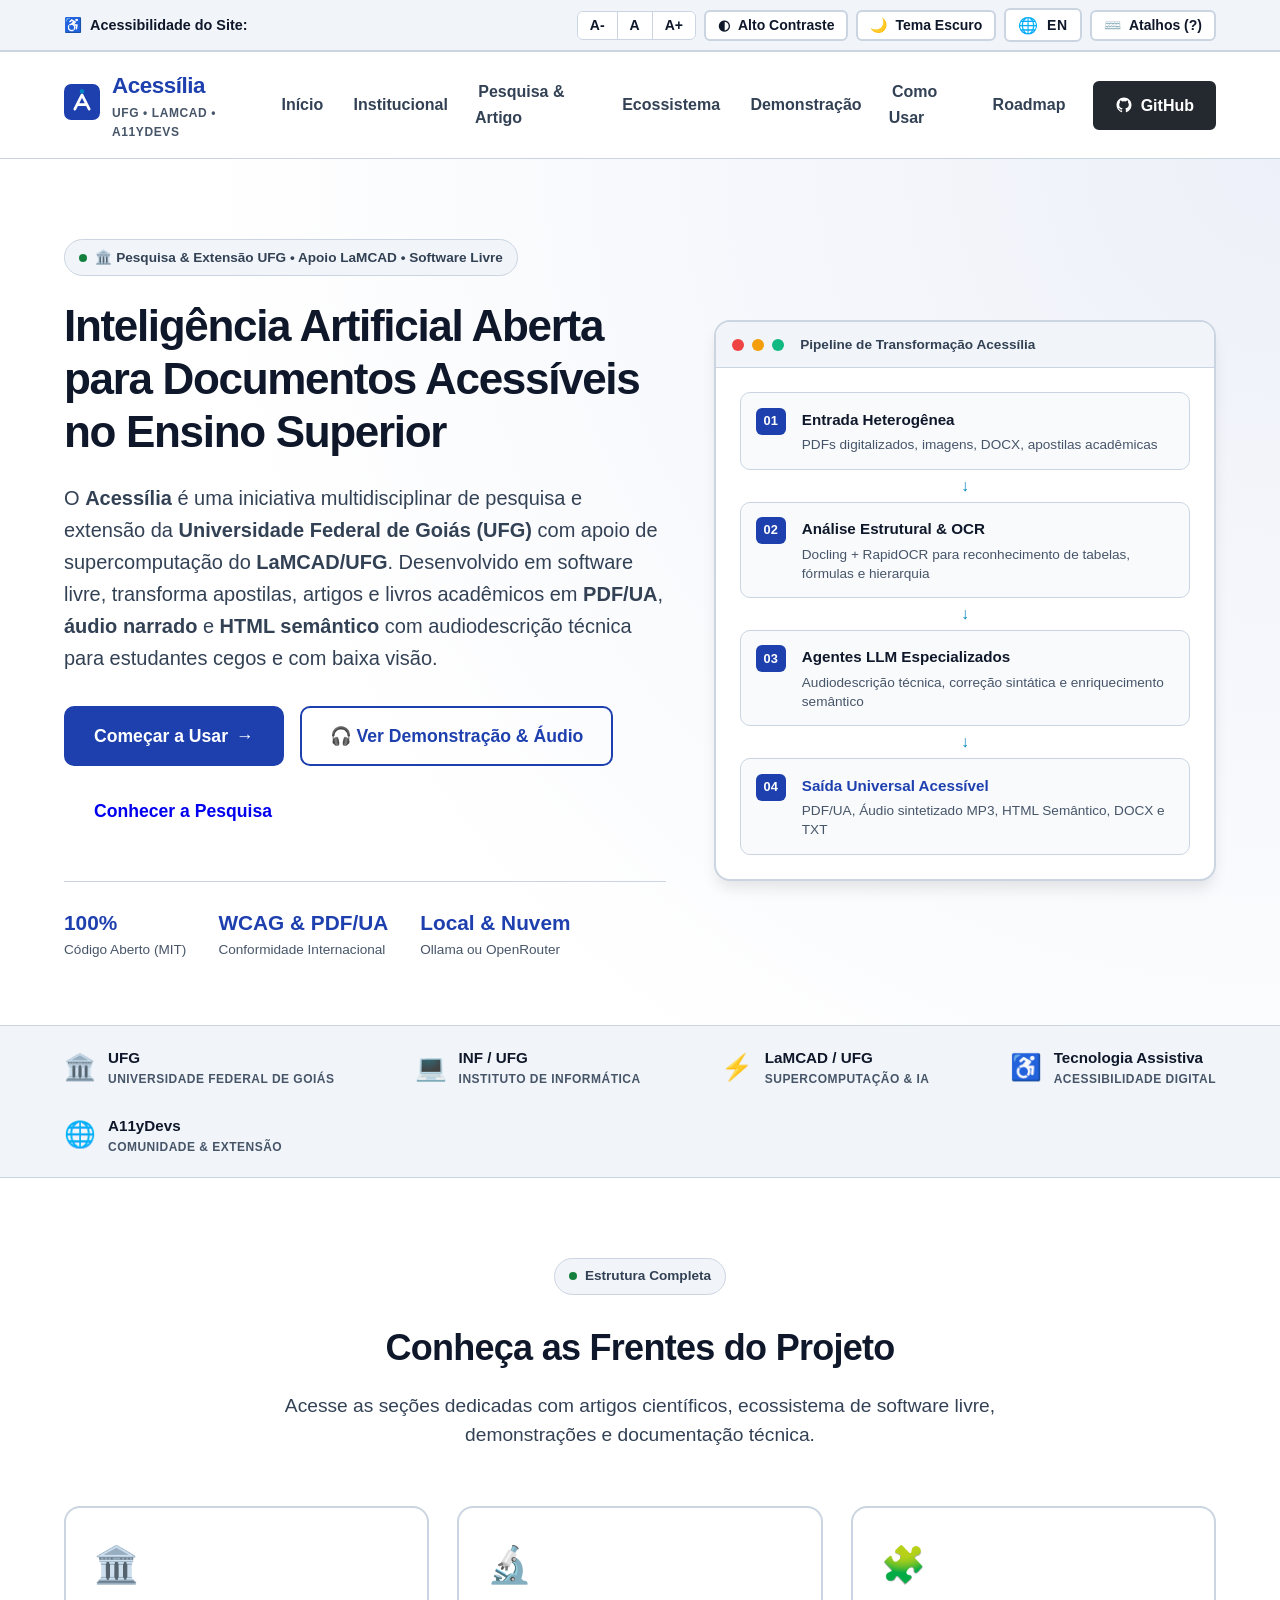
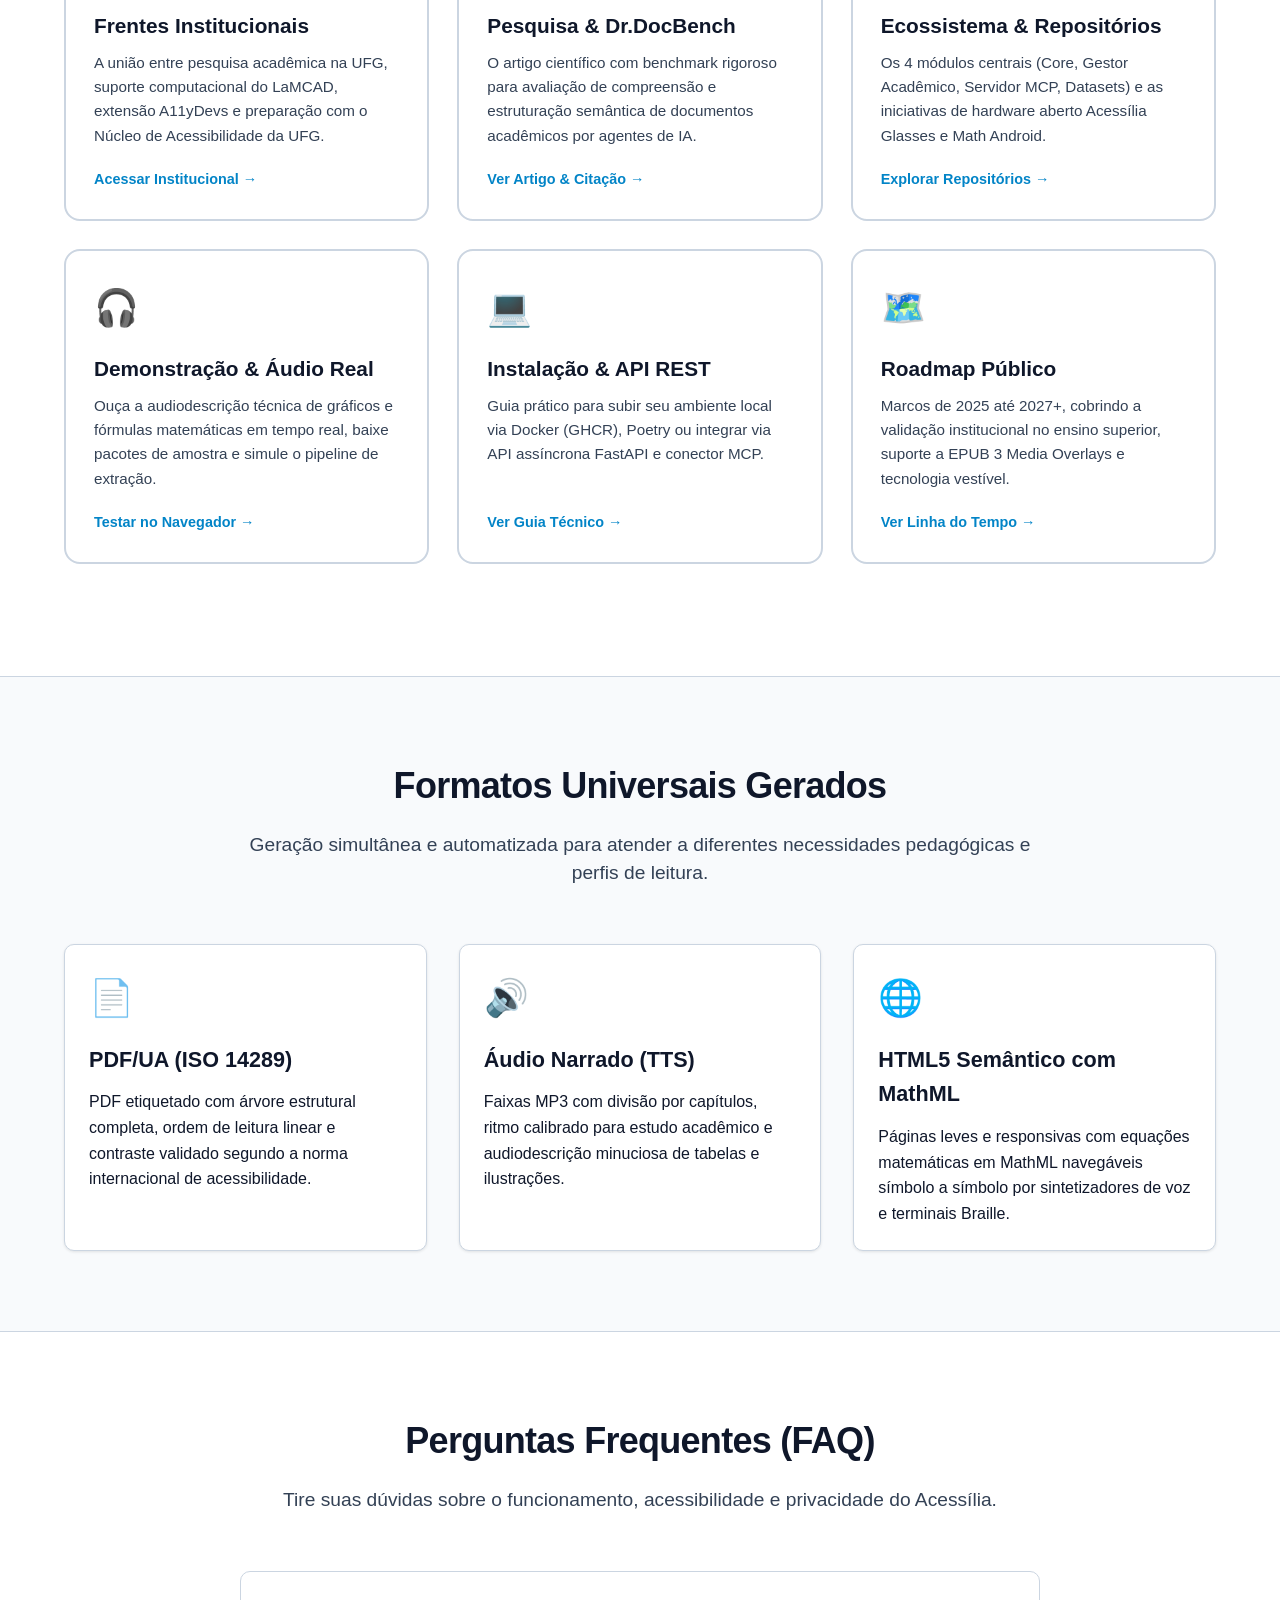
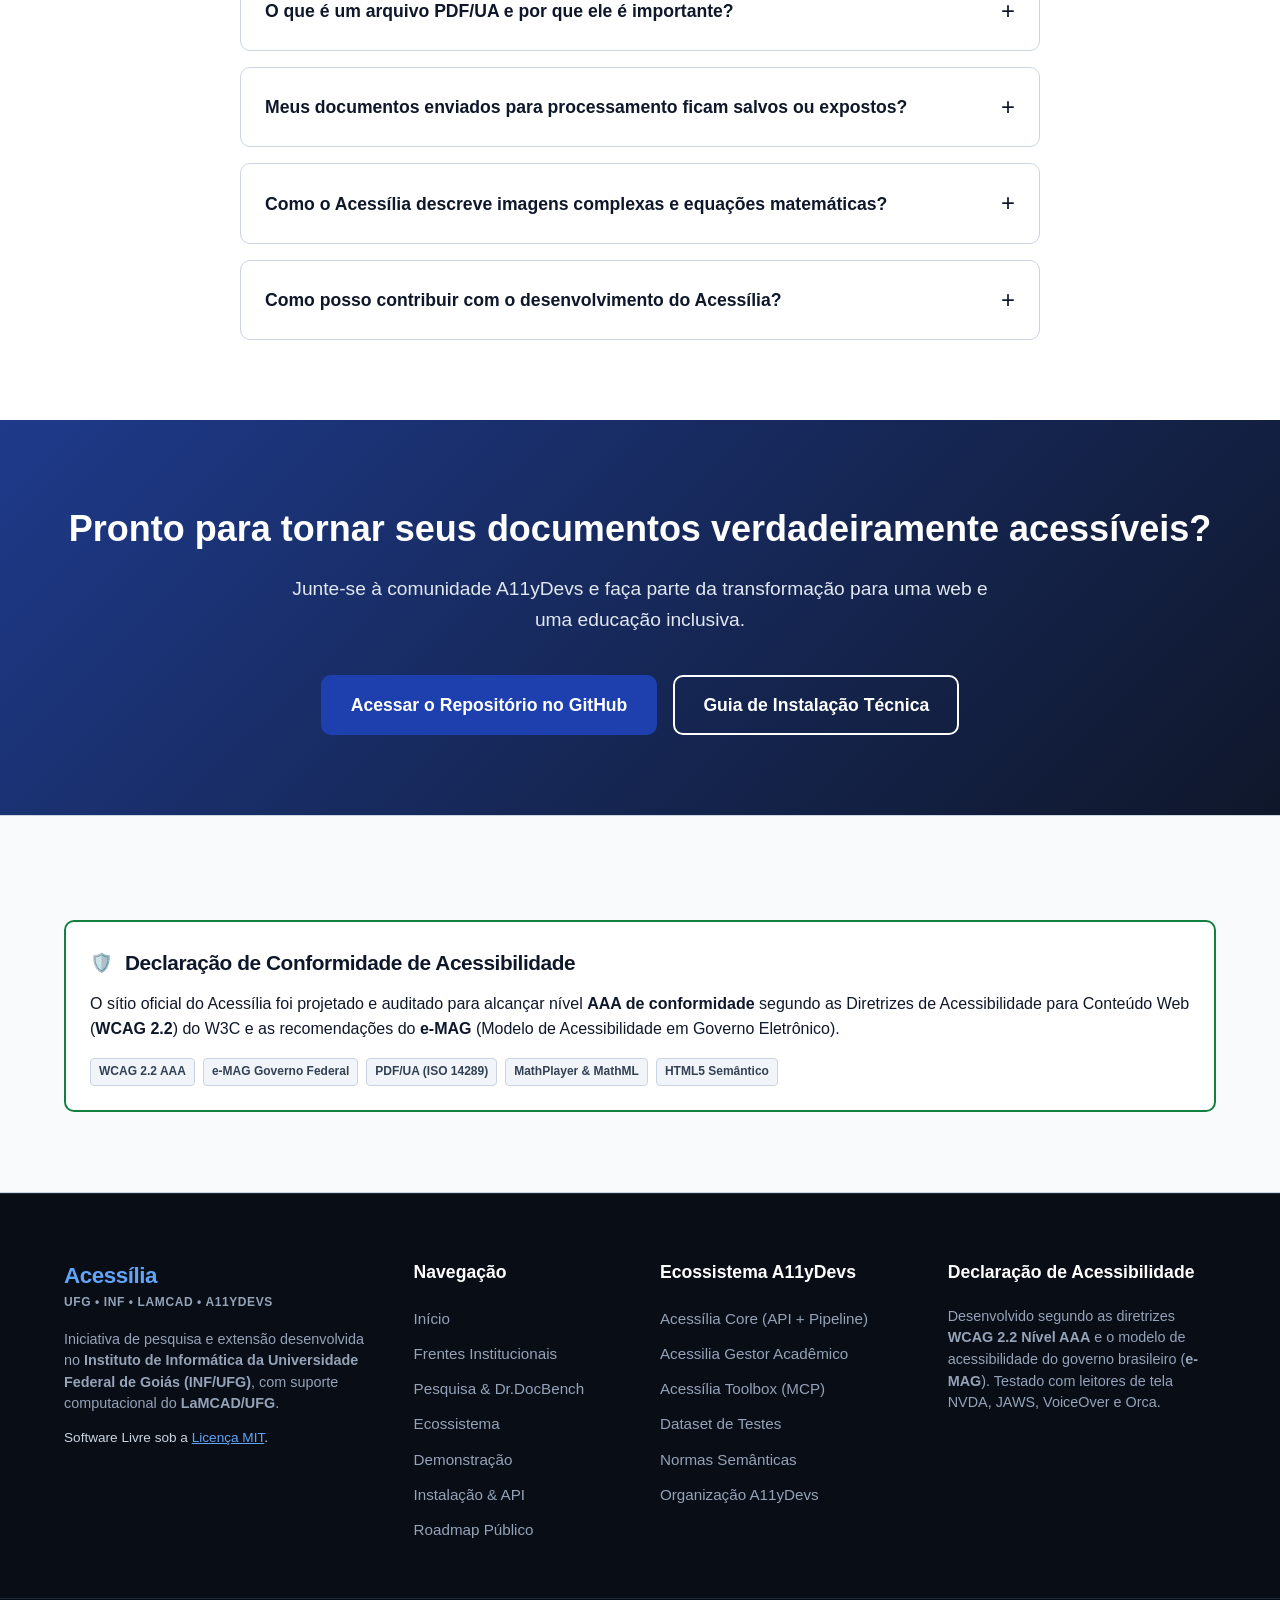
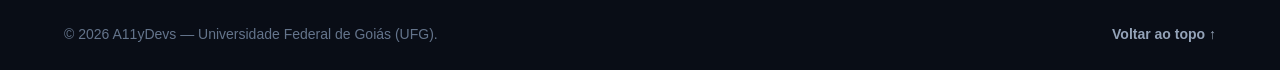
==== commit a7b0cf23: "feat: modularizar portal em subpaginas dedicadas (institucional, pesquisa, ecossistema, demonstracao" ====
--- a/index.html
+++ b/index.html
@@ -3,9 +3,9 @@
 <head>
   <meta charset="UTF-8">
   <meta name="viewport" content="width=device-width, initial-scale=1.0">
-  <title>Acessília — Plataforma de IA para Documentos Acessíveis</title>
-  <meta name="description" content="Plataforma agentica de código aberto para compreensão, extração estrutural e transformação de documentos em formatos acessíveis (PDF/UA, áudio, HTML, DOCX).">
-  <meta name="keywords" content="acessibilidade, a11y, PDF/UA, OCR, IA, leitor de tela, audiodescrição, Docling, A11yDevs, inclusão digital">
+  <title>Acessília — Plataforma de IA para Documentos Acessíveis | UFG • LaMCAD</title>
+  <meta name="description" content="Plataforma agentica de código aberto para compreensão, extração estrutural e transformação de documentos em formatos acessíveis (PDF/UA, áudio, HTML, DOCX). Iniciativa UFG, LaMCAD e A11yDevs.">
+  <meta name="keywords" content="acessibilidade, a11y, PDF/UA, OCR, IA, leitor de tela, audiodescrição, Docling, A11yDevs, inclusão digital, UFG, LaMCAD, Dr.DocBench">
   <meta name="author" content="A11yDevs">
   <meta name="theme-color" content="#1a365d">
 
@@ -26,7 +26,6 @@
 
   <!-- Estilos -->
   <link rel="stylesheet" href="assets/css/style.css">
-  
   <link rel="icon" href="data:image/svg+xml,<svg xmlns=%22http://www.w3.org/2000/svg%22 viewBox=%220 0 100 100%22><text y=%22.9em%22 font-size=%2290%22>♿</text></svg>">
 </head>
 <body>
@@ -94,7 +93,7 @@
   <header class="site-header">
     <div class="container site-header__inner">
       <div class="site-header__brand">
-        <a href="#inicio" class="brand-link" aria-label="Acessília - Página inicial">
+        <a href="index.html" class="brand-link" aria-label="Acessília - Página inicial">
           <div class="brand-logo" aria-hidden="true">
             <svg width="36" height="36" viewBox="0 0 40 40" fill="none" xmlns="http://www.w3.org/2000/svg">
               <rect width="40" height="40" rx="8" fill="var(--color-primary)"/>
@@ -118,14 +117,13 @@
         </button>
 
         <ul id="nav-menu" class="nav-list">
-          <li><a href="#institucional" class="nav-link" data-i18n="nav.institutional">Institucional</a></li>
-          <li><a href="#ecossistema" class="nav-link" data-i18n="nav.ecosystem">Ecossistema</a></li>
-          <li><a href="#pesquisa" class="nav-link" data-i18n="nav.research">Pesquisa & Artigo</a></li>
-          <li><a href="#demonstracao-audio" class="nav-link">Áudio & Demo</a></li>
-          <li><a href="#equipe" class="nav-link" data-i18n="nav.team">Equipe</a></li>
-          <li><a href="#roadmap" class="nav-link" data-i18n="nav.roadmap">Roadmap</a></li>
-          <li><a href="#satelites" class="nav-link" data-i18n="nav.satellites">Satélites</a></li>
-          <li><a href="#como-usar" class="nav-link" data-i18n="nav.how_to_use">Como Usar</a></li>
+          <li><a href="index.html" class="nav-link" aria-current="page" data-i18n="nav.home">Início</a></li>
+          <li><a href="institucional.html" class="nav-link" data-i18n="nav.institutional">Institucional</a></li>
+          <li><a href="pesquisa.html" class="nav-link" data-i18n="nav.research">Pesquisa & Artigo</a></li>
+          <li><a href="ecossistema.html" class="nav-link" data-i18n="nav.ecosystem">Ecossistema</a></li>
+          <li><a href="demonstracao.html" class="nav-link" data-i18n="nav.demo">Demonstração</a></li>
+          <li><a href="como-usar.html" class="nav-link" data-i18n="nav.how_to_use">Como Usar</a></li>
+          <li><a href="roadmap.html" class="nav-link" data-i18n="nav.roadmap">Roadmap</a></li>
           <li>
             <a href="https://github.com/A11yDevs/acessilia" class="btn btn-primary btn-github" target="_blank" rel="noopener noreferrer">
               <svg class="icon-github" width="18" height="18" viewBox="0 0 24 24" fill="currentColor" aria-hidden="true">
@@ -161,15 +159,15 @@
           </p>
 
           <div class="hero-cta">
-            <a href="#como-usar" class="btn btn-primary btn-lg" data-i18n="hero.btn_start">
+            <a href="como-usar.html" class="btn btn-primary btn-lg" data-i18n="hero.btn_start">
               Começar a Usar
               <span class="arrow" aria-hidden="true">→</span>
             </a>
-            <a href="#demonstracao-audio" class="btn btn-outline btn-lg" data-i18n="hero.btn_audio">
-              🎧 Ouvir Exemplo de Áudio
+            <a href="demonstracao.html" class="btn btn-outline btn-lg" data-i18n="hero.btn_demo">
+              🎧 Ver Demonstração & Áudio
             </a>
-            <a href="#demonstracao" class="btn btn-secondary btn-lg" data-i18n="hero.btn_demo">
-              Simulador Interativo
+            <a href="pesquisa.html" class="btn btn-secondary btn-lg">
+              Conhecer a Pesquisa
             </a>
           </div>
 
@@ -235,7 +233,7 @@
       </div>
     </section>
 
-    <!-- Barra de Parcerias Institucionais (Trust Ribbon) -->
+    <!-- Barra de Parcerias Institucionais -->
     <section class="trust-ribbon" aria-label="Instituições e Laboratórios Parceiros">
       <div class="container trust-ribbon__inner">
         <a href="https://www.ufg.br" class="trust-item" target="_blank" rel="noopener noreferrer">
@@ -284,1101 +282,118 @@
       </div>
     </section>
 
-    <!-- Seção Frentes Institucionais -->
-    <section id="institucional" class="section section--alt" aria-labelledby="inst-title">
+    <!-- Seção Portal: Navegue pelas Áreas do Acessília -->
+    <section class="section" aria-labelledby="portal-areas-title">
       <div class="container">
         <div class="section-header">
           <div class="badge-pill">
             <span class="badge-dot" aria-hidden="true"></span>
-            Ecossistema Acadêmico e Social
-          </div>
-          <h2 id="inst-title" class="section-title">Um Projeto Multidisciplinar: Pesquisa, Extensão e Inclusão</h2>
+            Estrutura Completa
+          </div>
+          <h2 id="portal-areas-title" class="section-title">Conheça as Frentes do Projeto</h2>
           <p class="section-subtitle">
-            O Acessília une a pesquisa em inteligência artificial no Instituto de Informática da UFG, a infraestrutura de supercomputação do LaMCAD e o desenvolvimento aberto de tecnologias assistivas.
+            Acesse as seções dedicadas com artigos científicos, ecossistema de software livre, demonstrações e documentação técnica.
           </p>
         </div>
 
-        <div class="grid grid-2">
-          <!-- Pilar 1: Pesquisa UFG & LaMCAD -->
-          <article class="pillar-card">
-            <div class="pillar-card__header">
-              <span class="pillar-card__icon" aria-hidden="true">🔬</span>
-              <span class="pillar-card__badge">Pesquisa Científica</span>
-            </div>
-            <h3 class="pillar-card__title">Projeto de Pesquisa UFG & Apoio LaMCAD</h3>
-            <p class="pillar-card__desc">
-              Desenvolve modelos agenticos e pipelines multimodais para compreensão estrutural profunda de documentos complexos. A pesquisa é acelerada pela infraestrutura de computação de alto desempenho do <strong>LaMCAD/UFG</strong> (Laboratório Multiusuário de Computação de Alto Desempenho e Arquitetura de Dados), viabilizando o processamento distribuído de redes neurais de layout e modelos de visão-linguagem.
+        <div class="subpage-grid">
+          <!-- Card 1: Institucional -->
+          <a href="institucional.html" class="subpage-nav-card">
+            <span class="subpage-nav-card__icon" aria-hidden="true">🏛️</span>
+            <h3 class="subpage-nav-card__title">Frentes Institucionais</h3>
+            <p class="subpage-nav-card__desc">
+              A união entre pesquisa acadêmica na UFG, suporte computacional do LaMCAD, extensão A11yDevs e preparação com o Núcleo de Acessibilidade da UFG.
             </p>
-            <div class="pillar-card__meta">
-              <span><strong>Foco Científico:</strong> Desconstrução de layouts densos e benchmarks de dificuldade (Dr.DocBench).</span>
-              <span><strong>Liderança de Pesquisa:</strong> Prof. Dr. Marcelo Akira Inuzuka (INF/UFG).</span>
-            </div>
-          </article>
-
-          <!-- Pilar 2: Projeto de Extensão A11yDevs -->
-          <article class="pillar-card">
-            <div class="pillar-card__header">
-              <span class="pillar-card__icon" aria-hidden="true">🎓</span>
-              <span class="pillar-card__badge">Extensão Universitária</span>
-            </div>
-            <h3 class="pillar-card__title">Ação de Extensão A11yDevs</h3>
-            <p class="pillar-card__desc">
-              O Acessília é uma das principais frentes do projeto de extensão universitária <strong>A11yDevs</strong> na UFG. Atua conectando a universidade à sociedade por meio da capacitação de estudantes e desenvolvedores na criação de tecnologias assistivas de código aberto, democratizando diretrizes de acessibilidade digital e promovendo cidadania.
+            <span class="subpage-nav-card__link">Acessar Institucional →</span>
+          </a>
+
+          <!-- Card 2: Pesquisa & Artigo -->
+          <a href="pesquisa.html" class="subpage-nav-card">
+            <span class="subpage-nav-card__icon" aria-hidden="true">🔬</span>
+            <h3 class="subpage-nav-card__title">Pesquisa & Dr.DocBench</h3>
+            <p class="subpage-nav-card__desc">
+              O artigo científico com benchmark rigoroso para avaliação de compreensão e estruturação semântica de documentos acadêmicos por agentes de IA.
             </p>
-            
-            <details class="extension-box">
-              <summary>📄 Visualizar dados do projeto de extensão em andamento</summary>
-              <div class="extension-box__content">
-                <p><strong>Ação de Extensão:</strong> A11yDevs — Desenvolvimento Aberto de Tecnologias Assistivas e Acessibilidade Digital</p>
-                <p><strong>Unidade Proponente:</strong> Instituto de Informática (INF) — Universidade Federal de Goiás</p>
-                <p><strong>Impacto:</strong> Formação de recursos humanos em acessibilidade e produção de ferramentas públicas para instituições educacionais.</p>
-                <p><strong>Coordenação:</strong> Prof. Dr. Marcelo Akira Inuzuka | <strong>Liderança Técnica:</strong> Jhonata Fernandes Cordeiro</p>
-                <p><strong>Situação:</strong> Ativo / Em Execução (2026)</p>
-              </div>
-            </details>
-
-            <div class="pillar-card__meta">
-              <span><strong>Impacto Social:</strong> Transferência direta de tecnologia para estudantes e educadores.</span>
-            </div>
-          </article>
-
-          <!-- Pilar 3: Acessibilidade no Ensino Superior & Núcleo UFG -->
-          <article class="pillar-card">
-            <div class="pillar-card__header">
-              <span class="pillar-card__icon" aria-hidden="true">♿</span>
-              <span class="pillar-card__badge">Em Fase de Implantação</span>
-            </div>
-            <h3 class="pillar-card__title">Acessibilidade no Ensino Superior</h3>
-            <p class="pillar-card__desc">
-              O projeto foi concebido para atender às demandas de conversão e adaptação de livros didáticos, artigos científicos, apostilas e exames para estudantes cegos e com baixa visão. <strong>O sistema está em fase de preparação e planejamento para ser colocado em uso em breve pelo Núcleo de Acessibilidade da UFG</strong>, proporcionando um fluxo institucional integrado e ágil para a produção e entrega de materiais didáticos em formatos acessíveis.
+            <span class="subpage-nav-card__link">Ver Artigo & Citação →</span>
+          </a>
+
+          <!-- Card 3: Ecossistema -->
+          <a href="ecossistema.html" class="subpage-nav-card">
+            <span class="subpage-nav-card__icon" aria-hidden="true">🧩</span>
+            <h3 class="subpage-nav-card__title">Ecossistema & Repositórios</h3>
+            <p class="subpage-nav-card__desc">
+              Os 4 módulos centrais (Core, Gestor Acadêmico, Servidor MCP, Datasets) e as iniciativas de hardware aberto Acessília Glasses e Math Android.
             </p>
-            <div class="pillar-card__meta">
-              <span><strong>Perspectiva Institucional:</strong> Em preparação para adoção e operação pelo Núcleo de Acessibilidade da UFG.</span>
-              <span><strong>Público Beneficiado:</strong> Estudantes cegos e com baixa visão da UFG e da comunidade educacional.</span>
-            </div>
-          </article>
-
-          <!-- Pilar 4: Software Livre & Comunidade -->
-          <article class="pillar-card">
-            <div class="pillar-card__header">
-              <span class="pillar-card__icon" aria-hidden="true">🌐</span>
-              <span class="pillar-card__badge">Comunidade Aberta</span>
-            </div>
-            <h3 class="pillar-card__title">Comunidade de Software Livre</h3>
-            <p class="pillar-card__desc">
-              Um ecossistema transparente e colaborativo sob <strong>Licença MIT</strong>. Envolve uma rede multidisciplinar de colaboradores que reúne docentes, pesquisadores em IA, discentes de graduação e pós-graduação, revisores braille e pessoas com deficiência, co-criando soluções abertas, auditáveis e soberanas.
+            <span class="subpage-nav-card__link">Explorar Repositórios →</span>
+          </a>
+
+          <!-- Card 4: Demonstração & Áudio -->
+          <a href="demonstracao.html" class="subpage-nav-card">
+            <span class="subpage-nav-card__icon" aria-hidden="true">🎧</span>
+            <h3 class="subpage-nav-card__title">Demonstração & Áudio Real</h3>
+            <p class="subpage-nav-card__desc">
+              Ouça a audiodescrição técnica de gráficos e fórmulas matemáticas em tempo real, baixe pacotes de amostra e simule o pipeline de extração.
             </p>
-            <div class="pillar-card__meta">
-              <span><strong>Liderança & Coordenação:</strong> Prof. Dr. Marcelo Akira Inuzuka e Jhonata Fernandes Cordeiro.</span>
-              <span><strong>Código Aberto:</strong> Livre para qualquer instituição de ensino ou órgão público utilizar e estender.</span>
-            </div>
-          </article>
-        </div>
-      </div>
-    </section>
-
-    <!-- Seção Ecossistema Acessília (Os 4 Repositórios) -->
-    <section id="ecossistema" class="section ecosystem-section" aria-labelledby="eco-title">
+            <span class="subpage-nav-card__link">Testar no Navegador →</span>
+          </a>
+
+          <!-- Card 5: Como Usar -->
+          <a href="como-usar.html" class="subpage-nav-card">
+            <span class="subpage-nav-card__icon" aria-hidden="true">💻</span>
+            <h3 class="subpage-nav-card__title">Instalação & API REST</h3>
+            <p class="subpage-nav-card__desc">
+              Guia prático para subir seu ambiente local via Docker (GHCR), Poetry ou integrar via API assíncrona FastAPI e conector MCP.
+            </p>
+            <span class="subpage-nav-card__link">Ver Guia Técnico →</span>
+          </a>
+
+          <!-- Card 6: Roadmap -->
+          <a href="roadmap.html" class="subpage-nav-card">
+            <span class="subpage-nav-card__icon" aria-hidden="true">🗺️</span>
+            <h3 class="subpage-nav-card__title">Roadmap Público</h3>
+            <p class="subpage-nav-card__desc">
+              Marcos de 2025 até 2027+, cobrindo a validação institucional no ensino superior, suporte a EPUB 3 Media Overlays e tecnologia vestível.
+            </p>
+            <span class="subpage-nav-card__link">Ver Linha do Tempo →</span>
+          </a>
+        </div>
+      </div>
+    </section>
+
+    <!-- Seção Formatos Gerados -->
+    <section class="section section--alt" aria-labelledby="formatos-title">
       <div class="container">
         <div class="section-header">
-          <div class="badge-pill">
-            <span class="badge-dot" aria-hidden="true"></span>
-            Arquitetura Modular Integrada
-          </div>
-          <h2 id="eco-title" class="section-title">O Ecossistema Acessília</h2>
+          <h2 id="formatos-title" class="section-title">Formatos Universais Gerados</h2>
           <p class="section-subtitle">
-            Conheça os quatro projetos modulares de código aberto que compõem o ecossistema: do núcleo de IA e gateway MCP até a gestão acadêmica e a suíte de testes contínuos.
+            Geração simultânea e automatizada para atender a diferentes necessidades pedagógicas e perfis de leitura.
           </p>
         </div>
 
-        <div class="grid grid-2">
-          <!-- Card 1: Acessília Core -->
-          <article class="ecosystem-card">
-            <div class="ecosystem-card__top">
-              <span class="pillar-card__icon" aria-hidden="true">🧠</span>
-              <span class="ecosystem-card__badge">Núcleo de IA & Pipeline</span>
-            </div>
-            <h3 class="ecosystem-card__title">Acessília Core</h3>
-            <a href="https://github.com/A11yDevs/acessilia" class="ecosystem-card__repo" target="_blank" rel="noopener noreferrer">
-              A11yDevs/acessilia ↗
-            </a>
-            <p class="ecosystem-card__desc">
-              A plataforma principal orientada a agentes para extração estrutural, enriquecimento semântico e transformação documental. Executa a orquestração do pipeline completo com Docling, RapidOCR, LLMs (Ollama local ou OpenRouter em nuvem) e geradores nativos de PDF/UA, HTML semântico, áudio narrado (TTS) e DOCX.
-            </p>
-            <ul class="ecosystem-card__features">
-              <li><strong>API REST Assíncrona:</strong> Fila de processamento assíncrono em FastAPI com tokens seguros e efêmeros de download.</li>
-              <li><strong>Exportadores Nativos:</strong> PDF/UA (ISO 14289), áudio sintetizado MP3 com ritmo e capítulos, HTML semântico, DOCX e TXT.</li>
-              <li><strong>Múltiplos Clientes:</strong> Painel web acessível, bot interativo do Telegram e interface de linha de comando (CLI).</li>
-              <li><strong>Distribuição Docker:</strong> Imagens oficiais Linux amd64 no GHCR (variante completa e variante slim).</li>
-            </ul>
-            <div class="tech-tags">
-              <span class="tech-tag">Python 3.11</span>
-              <span class="tech-tag">FastAPI</span>
-              <span class="tech-tag">Docling</span>
-              <span class="tech-tag">RapidOCR</span>
-              <span class="tech-tag">Ollama / LLMs</span>
-              <span class="tech-tag">PDF/UA</span>
-            </div>
-            <div class="ecosystem-card__actions">
-              <a href="https://github.com/A11yDevs/acessilia" class="btn btn-outline btn-sm" target="_blank" rel="noopener noreferrer">
-                <span>Repositório no GitHub</span>
-                <span class="sr-only">(abre em nova janela)</span>
-              </a>
-            </div>
-          </article>
-
-          <!-- Card 2: Acessília Gestor (UFG) -->
-          <article class="ecosystem-card">
-            <div class="ecosystem-card__top">
-              <span class="pillar-card__icon" aria-hidden="true">🏛️</span>
-              <span class="ecosystem-card__badge">Gestão Institucional Web</span>
-            </div>
-            <h3 class="ecosystem-card__title">Acessília Gestor</h3>
-            <a href="https://github.com/A11yDevs/acessilia-ufg" class="ecosystem-card__repo" target="_blank" rel="noopener noreferrer">
-              A11yDevs/acessilia-ufg ↗
-            </a>
-            <p class="ecosystem-card__desc">
-              Painel institucional web independente concebido para a administração acadêmica de acessibilidade na universidade. Gerencia turmas, docentes, discentes com deficiência e fluxos de adaptação e revisão humana especializada de materiais didáticos. Em fase de preparação para implantação no Núcleo de Acessibilidade da UFG.
-            </p>
-            <ul class="ecosystem-card__features">
-              <li><strong>Controle de Acesso RBAC:</strong> Perfis diferenciados para Administradores, Professores, Revisores e Estudantes.</li>
-              <li><strong>Segurança & Alta Confiabilidade:</strong> Criptografia Argon2id, proteção contra força bruta, tokens CSRF e sessões seguras.</li>
-              <li><strong>Arquitetura Leve:</strong> Node.js com Fastify e banco de dados SQLite em modo WAL com 30 tabelas relacionais normalizadas.</li>
-              <li><strong>Integração Desacoplada:</strong> Comunicação com a API do Acessília Core via tracking assíncrono e idempotência rigorosa.</li>
-            </ul>
-            <div class="tech-tags">
-              <span class="tech-tag">Node.js</span>
-              <span class="tech-tag">Fastify</span>
-              <span class="tech-tag">SQLite WAL</span>
-              <span class="tech-tag">Argon2id</span>
-              <span class="tech-tag">RBAC</span>
-              <span class="tech-tag">WCAG 2.2</span>
-            </div>
-            <div class="ecosystem-card__actions">
-              <a href="https://github.com/A11yDevs/acessilia-ufg" class="btn btn-outline btn-sm" target="_blank" rel="noopener noreferrer">
-                <span>Repositório no GitHub</span>
-                <span class="sr-only">(abre em nova janela)</span>
-              </a>
-            </div>
-          </article>
-
-          <!-- Card 3: Acessília Toolbox (MCP) -->
-          <article class="ecosystem-card">
-            <div class="ecosystem-card__top">
-              <span class="pillar-card__icon" aria-hidden="true">🧰</span>
-              <span class="ecosystem-card__badge">Gateway MCP & Ferramentas</span>
-            </div>
-            <h3 class="ecosystem-card__title">Acessília Toolbox</h3>
-            <a href="https://github.com/A11yDevs/acessilia-toolbox" class="ecosystem-card__repo" target="_blank" rel="noopener noreferrer">
-              A11yDevs/acessilia-toolbox ↗
-            </a>
-            <p class="ecosystem-card__desc">
-              Caixa de ferramentas sem estado (<em>stateless</em>) e gateway de capacidades que expõe operações determinísticas para sistemas agenticos via REST e <strong>Model Context Protocol (MCP)</strong>. Garante neutralidade de fornecedores para que agentes de IA nunca fiquem acoplados a um provedor específico.
-            </p>
-            <ul class="ecosystem-card__features">
-              <li><strong>Suporte Nativo a MCP:</strong> Ferramentas padronizadas para invocação direta por agentes autônomos e IDEs com suporte a MCP.</li>
-              <li><strong>Planejamento PDDL:</strong> Integração com lógica formal PDDL (Planning Domain Definition Language) para orquestração automática.</li>
-              <li><strong>Camada de Mediação Neutra:</strong> Desacoplamento entre capacidades (<code>document.structure.extract</code>) e provedores (<code>docling-serve</code>, <code>MinerU</code>).</li>
-              <li><strong>Infraestrutura de Alto Desempenho:</strong> Suporte a cache inteligente com Valkey e armazenamento distribuído com MinIO.</li>
-            </ul>
-            <div class="tech-tags">
-              <span class="tech-tag">Model Context Protocol (MCP)</span>
-              <span class="tech-tag">PDDL Planning</span>
-              <span class="tech-tag">docling-serve</span>
-              <span class="tech-tag">REST API</span>
-              <span class="tech-tag">Valkey</span>
-              <span class="tech-tag">MinIO</span>
-            </div>
-            <div class="ecosystem-card__actions">
-              <a href="https://github.com/A11yDevs/acessilia-toolbox" class="btn btn-outline btn-sm" target="_blank" rel="noopener noreferrer">
-                <span>Repositório no GitHub</span>
-                <span class="sr-only">(abre em nova janela)</span>
-              </a>
-            </div>
-          </article>
-
-          <!-- Card 4: Acessília Dataset -->
-          <article class="ecosystem-card">
-            <div class="ecosystem-card__top">
-              <span class="pillar-card__icon" aria-hidden="true">📊</span>
-              <span class="ecosystem-card__badge">Testes & Ground Truth</span>
-            </div>
-            <h3 class="ecosystem-card__title">Acessília Dataset</h3>
-            <a href="https://github.com/A11yDevs/acessilia-dataset" class="ecosystem-card__repo" target="_blank" rel="noopener noreferrer">
-              A11yDevs/acessilia-dataset ↗
-            </a>
-            <p class="ecosystem-card__desc">
-              Infraestrutura compartilhada de testes com acervo curado de documentos reais e sintéticos desafiadores (fórmulas de Bhaskara, integrais gaussianas, matrizes, somatórios e tabelas degradadas), acompanhados das extrações e marcações canônicas esperadas (<em>ground truth</em>).
-            </p>
-            <ul class="ecosystem-card__features">
-              <li><strong>Prevenção de Regressão:</strong> Testes automáticos que garantem a integridade da extração a cada novo PR ou release.</li>
-              <li><strong>Ground Truth para Fórmulas:</strong> Mapeamento rigoroso de imagens matemáticas para notação LaTeX oficial em CSV.</li>
-              <li><strong>Artefatos Intermediários:</strong> Schemas JSON padronizados (v1.0.0) para documentos canônicos, ProcessingManifest e planos PDDL.</li>
-              <li><strong>Integração Flexível:</strong> Consumível tanto como submódulo Git (<code>git submodule</code>) quanto como pacote Python pip.</li>
-            </ul>
-            <div class="tech-tags">
-              <span class="tech-tag">Ground Truth</span>
-              <span class="tech-tag">LaTeX Math</span>
-              <span class="tech-tag">Regression Suite</span>
-              <span class="tech-tag">JSON Schema</span>
-              <span class="tech-tag">CSV Manifests</span>
-              <span class="tech-tag">Git Submodule</span>
-            </div>
-            <div class="ecosystem-card__actions">
-              <a href="https://github.com/A11yDevs/acessilia-dataset" class="btn btn-outline btn-sm" target="_blank" rel="noopener noreferrer">
-                <span>Repositório no GitHub</span>
-                <span class="sr-only">(abre em nova janela)</span>
-              </a>
-            </div>
-          </article>
-        </div>
-      </div>
-    </section>
-
-    <!-- Seção Pesquisa & Benchmark Dr.DocBench -->
-    <section id="pesquisa" class="section research-section" aria-labelledby="pesq-title">
-      <div class="container">
-        <div class="section-header">
-          <div class="badge-pill">
-            <span class="badge-dot" aria-hidden="true"></span>
-            Fundamentação Científica
-          </div>
-          <h2 id="pesq-title" class="section-title">Pesquisa Científica & Benchmark Dr.DocBench</h2>
-          <p class="section-subtitle">
-            Como o projeto Acessília supera os limites de parsing onde ferramentas convencionais falham.
-          </p>
-        </div>
-
-        <div class="grid grid-2">
-          <div class="card card--padded">
-            <h3 class="card-title">O Desafio dos Documentos Complexos</h3>
-            <p>
-              Em documentos do mundo real — especialmente artigos acadêmicos, teses e livros técnicos —, elementos visuais como equações matemáticas embutidas, tabelas sem grades, colunas duplas e notas marginais causam quebras catastróficas em leitores de tela e em extratores tradicionais de OCR.
-            </p>
-            <p style="margin-top: 1rem;">
-              O Acessília fundamenta sua arquitetura na superação de casos extremos de falha documentados na literatura científica, integrando segmentação de layout com <strong>Docling</strong>, OCR robusto com <strong>RapidOCR</strong> e agentes de linguagem com visão multimodal.
-            </p>
-          </div>
-
-          <div class="card card--padded">
-            <h3 class="card-title">Alinhamento com o Benchmark Dr.DocBench</h3>
-            <p>
-              O benchmark <strong>Dr.DocBench</strong> (<em>A Comprehensive Benchmark for Expert-Level and Difficult Document Parsing</em>) introduziu uma metodologia rigorosa de avaliação baseada em amostragem de falhas de parsers (<em>parser-failure-based sampling</em>) através de 52 domínios temáticos.
-            </p>
-            <p style="margin-top: 1rem;">
-              O Acessília utiliza essa fundamentação para garantir que mesmo os layouts mais intrincados sejam normalizados em estruturas semânticas limpas, prontas para gerar conformidade <strong>PDF/UA (ISO 14289)</strong> e acessibilidade digital de nível superior.
-            </p>
-          </div>
-        </div>
-
-        <!-- Card Acadêmico do Artigo com Citação -->
-        <article class="paper-card">
-          <div class="paper-header">
-            <span class="paper-badge">Artigo Científico de Referência</span>
-            <span class="paper-meta">arXiv:2606.01393 [cs.CV / cs.CL]</span>
-          </div>
-
-          <h3 class="paper-title">Dr. DocBench: A Comprehensive Benchmark for Expert-Level and Difficult Document Parsing</h3>
-          
-          <p class="paper-abstract">
-            <strong>Resumo de Contexto:</strong> Este benchmark especializado avalia sistemas de parsing em documentos desafiadores com múltiplas páginas, notações especializadas (fórmulas químicas e matemáticas, tabelas complexas e diagramas intrincados), servindo como base de rigor metodológico para as decisões arquiteturais do Acessília.
-          </p>
-
-          <div class="citation-block">
-            <div class="citation-header">
-              <span class="citation-label">Referência BibTeX</span>
-              <button type="button" class="btn-copy" id="btn-copy-bibtex" aria-label="Copiar citação BibTeX do artigo Dr.DocBench">Copiar BibTeX</button>
-            </div>
-            <pre><code>@article{drdocbench2026,
-  title={Dr. DocBench: A Comprehensive Benchmark for Expert-Level and Difficult Document Parsing},
-  author={2077AI Research and Collaborators},
-  journal={arXiv preprint arXiv:2606.01393},
-  year={2026},
-  url={https://arxiv.org/abs/2606.01393}
-}</code></pre>
-          </div>
-
-          <div class="paper-actions">
-            <a href="https://arxiv.org/abs/2606.01393" class="btn btn-outline" target="_blank" rel="noopener noreferrer">
-              <span>Ler Artigo no arXiv (2606.01393)</span>
-              <span class="sr-only">(abre em nova janela)</span>
-            </a>
-            <a href="https://github.com/A11yDevs/acessilia-dataset" class="btn btn-primary" target="_blank" rel="noopener noreferrer">
-              <span>Ver Dataset de Testes do Acessília</span>
-              <span class="sr-only">(abre em nova janela)</span>
-            </a>
-          </div>
-        </article>
-
-      </div>
-    </section>
-
-    <!-- Seção Sobre -->
-    <section id="sobre" class="section section--alt" aria-labelledby="sobre-title">
-      <div class="container">
-        <div class="section-header">
-          <h2 id="sobre-title" class="section-title">O Que É o Projeto Acessília?</h2>
-          <p class="section-subtitle">
-            Uma ponte tecnológica entre documentos visuais e a autonomia de leitura para pessoas cegas ou com baixa visão.
-          </p>
-        </div>
-
-        <div class="grid grid-2">
-          <div class="card card--padded">
-            <div class="card-icon" aria-hidden="true">🎯</div>
-            <h3 class="card-title">O Desafio</h3>
-            <p>
-              Milhões de documentos acadêmicos, livros, relatórios governamentais e apostilas circulam em PDFs sem marcação estrutural, imagens sem audiodescrição ou digitalizações ilegíveis para leitores de tela convencionais (como NVDA, JAWS, Orca ou VoiceOver). O resultado é a exclusão informacional direta.
-            </p>
-          </div>
-
-          <div class="card card--padded">
-            <div class="card-icon" aria-hidden="true">💡</div>
-            <h3 class="card-title">Nossa Solução</h3>
-            <p>
-              O Acessília decompõe o documento, reconstrói sua árvore semântica correta (títulos H1 a H6, tabelas com cabeçalhos acessíveis, listas ordenadas, fórmulas em MathML/LaTeX) e emprega modelos de linguagem para audiodescrever figuras e diagramas com precisão técnica e contexto.
-            </p>
-          </div>
-        </div>
-      </div>
-    </section>
-
-    <!-- Seção Funcionalidades -->
-    <section id="funcionalidades" class="section" aria-labelledby="func-title">
-      <div class="container">
-        <div class="section-header">
-          <h2 id="func-title" class="section-title">Principais Capacidades</h2>
-          <p class="section-subtitle">Projetado com base em padrões de acessibilidade digital e arquitetura moderna.</p>
-        </div>
-
         <div class="grid grid-3">
-          <!-- Card 1 -->
-          <article class="feature-card">
-            <div class="feature-icon" aria-hidden="true">📑</div>
-            <h3 class="feature-title">PDF/UA Universal</h3>
-            <p>
-              Exporta PDFs etiquetados de acordo com a norma <strong>ISO 14289-1 (PDF/UA)</strong>, garantindo conformidade com leitores de tela e tecnologias assistivas em qualquer plataforma.
-            </p>
-          </article>
-
-          <!-- Card 2 -->
-          <article class="feature-card">
-            <div class="feature-icon" aria-hidden="true">🖼️</div>
-            <h3 class="feature-title">Audiodescrição com IA</h3>
-            <p>
-              Agentes multimodais inspecionam imagens, fotos, infográficos e esquemas gráficos, gerando descrições textuais contextuais e alt text de alto padrão.
-            </p>
-          </article>
-
-          <!-- Card 3 -->
-          <article class="feature-card">
-            <div class="feature-icon" aria-hidden="true">🎧</div>
-            <h3 class="feature-title">Síntese de Voz Integrada</h3>
-            <p>
-              Gera versões em áudio (MP3) com ritmo natural e capítulos estruturados, permitindo audição contínua sem depender exclusivamente do leitor de tela do dispositivo.
-            </p>
-          </article>
-
-          <!-- Card 4 -->
-          <article class="feature-card">
-            <div class="feature-icon" aria-hidden="true">🔬</div>
-            <h3 class="feature-title">Extração Docling + RapidOCR</h3>
-            <p>
-              Combina redes neurais de ponta para segmentação de layout com motores OCR rápidos, identificando colunas múltiplas, cabeçalhos, notas de rodapé e tabelas complexas.
-            </p>
-          </article>
-
-          <!-- Card 5 -->
-          <article class="feature-card">
-            <div class="feature-icon" aria-hidden="true">🔒</div>
-            <h3 class="feature-title">Privacidade e Execução Local</h3>
-            <p>
-              Suporta execução 100% offline e local via <strong>Ollama</strong>, protegendo dados confidenciais ou institucionais, além de integração com <strong>OpenRouter</strong> para modelos em nuvem.
-            </p>
-          </article>
-
-          <!-- Card 6 -->
-          <article class="feature-card">
-            <div class="feature-icon" aria-hidden="true">⚡</div>
-            <h3 class="feature-title">Múltiplas Interfaces</h3>
-            <p>
-              Acesse como preferir: através da <strong>API REST</strong>, de um <strong>Painel Web</strong> intuitivo, de um <strong>Bot do Telegram</strong> ágil ou via <strong>Linha de Comando (CLI)</strong>.
-            </p>
-          </article>
-        </div>
-      </div>
-    </section>
-
-    <!-- Seção Formatos de Saída -->
-    <section id="formatos" class="section section--alt" aria-labelledby="formatos-title">
-      <div class="container">
-        <div class="section-header">
-          <h2 id="formatos-title" class="section-title">Formatos Acessíveis de Saída</h2>
-          <p class="section-subtitle">
-            Um único upload gera diversos formatos otimizados para cada perfil de uso e tecnologia assistiva.
-          </p>
-        </div>
-
-        <div class="table-responsive">
-          <table class="table-accessible">
-            <caption class="sr-only">Tabela comparativa de formatos de exportação gerados pelo Acessília</caption>
-            <thead>
-              <tr>
-                <th scope="col">Formato</th>
-                <th scope="col">Extensão</th>
-                <th scope="col">Objetivo Principal</th>
-                <th scope="col">Diferencial de Acessibilidade</th>
-              </tr>
-            </thead>
-            <tbody>
-              <tr>
-                <td><strong>PDF Universalmente Acessível</strong></td>
-                <td><code>.pdf</code> (PDF/UA)</td>
-                <td>Documento final com preservação visual</td>
-                <td>Árvore de tags semânticas, textos alternativos e ordem de leitura navegável.</td>
-              </tr>
-              <tr>
-                <td><strong>Áudio Falado</strong></td>
-                <td><code>.mp3</code></td>
-                <td>Audição móvel e pessoas com fadiga visual</td>
-                <td>Síntese de voz com leitura contextual de fórmulas, tabelas e audiodescrição.</td>
-              </tr>
-              <tr>
-                <td><strong>HTML Estruturado</strong></td>
-                <td><code>.html</code></td>
-                <td>Navegação web e leitores de tela rápidos</td>
-                <td>Marcação HTML5 semântica (H1-H6, semântica ARIA, listas e tabelas completas).</td>
-              </tr>
-              <tr>
-                <td><strong>Documento Editável</strong></td>
-                <td><code>.docx</code></td>
-                <td>Revisão, notas acadêmicas e anotações</td>
-                <td>Estilos estruturados de parágrafo e título, compatível com Microsoft Word e LibreOffice.</td>
-              </tr>
-              <tr>
-                <td><strong>Texto Puro Simples</strong></td>
-                <td><code>.txt</code></td>
-                <td>Terminais braille e dispositivos minimalistas</td>
-                <td>Texto linear limpo sem artefatos de quebra de linha espúrios ou colunas truncadas.</td>
-              </tr>
-              <tr>
-                <td><strong>Pacote Completo</strong></td>
-                <td><code>.zip</code></td>
-                <td>Arquivo institucional e arquivamento</td>
-                <td>Todos os formatos acima empacotados com metadados e relatório de conformidade.</td>
-              </tr>
-            </tbody>
-          </table>
-        </div>
-      </div>
-    </section>
-
-    <!-- Seção Arquitetura -->
-    <section id="arquitetura" class="section" aria-labelledby="arq-title">
-      <div class="container">
-        <div class="section-header">
-          <h2 id="arq-title" class="section-title">Arquitetura Modular</h2>
-          <p class="section-subtitle">
-            Separação clara entre Domínio, Aplicação e Interfaces para máxima extensibilidade.
-          </p>
-        </div>
-
-        <div class="grid grid-3">
-          <div class="card card--bordered">
-            <div class="card-badge">Camada 1</div>
-            <h3 class="card-title">Backend & Domínio</h3>
-            <ul class="clean-list">
-              <li><strong>Agentes de IA:</strong> Avaliação contextual e descrições visuais.</li>
-              <li><strong>Clientes LLM:</strong> Abstração para Ollama, OpenRouter e APIs externas.</li>
-              <li><strong>Pipeline Modular:</strong> Estágios desacoplados de extração e normalização.</li>
-              <li><strong>Exportadores:</strong> Geradores nativos de PDF/UA, HTML, MP3 e DOCX.</li>
-            </ul>
-          </div>
-
-          <div class="card card--bordered">
-            <div class="card-badge">Camada 2</div>
-            <h3 class="card-title">API REST Núcleo</h3>
-            <ul class="clean-list">
-              <li><strong>FastAPI assíncrona:</strong> Alta performance e documentação OpenAPI.</li>
-              <li><strong>Fila de Jobs:</strong> Processamento em fila com consulta de status em tempo real.</li>
-              <li><strong>Segurança:</strong> Downloads via token seguro com expiração configurável.</li>
-              <li><strong>Persistência:</strong> Registro de histórico e telemetria via SQLite.</li>
-            </ul>
-          </div>
-
-          <div class="card card--bordered">
-            <div class="card-badge">Camada 3</div>
-            <h3 class="card-title">Frontends & Clientes</h3>
-            <ul class="clean-list">
-              <li><strong>Painel Web:</strong> Interface acessível para envio de arquivos e acompanhamento.</li>
-              <li><strong>Bot do Telegram:</strong> Envio prático de áudio ou documento pelo celular.</li>
-              <li><strong>CLI (Terminal):</strong> Automatização e processamento em lote em servidores.</li>
-              <li><strong>MCP Server:</strong> Integração com agentes e ferramentas externas.</li>
-            </ul>
-          </div>
-        </div>
-      </div>
-    </section>
-
-    <!-- Seção de Demonstração Interativa -->
-    <section id="demonstracao" class="section section--alt" aria-labelledby="demo-title">
-      <div class="container">
-        <div class="section-header">
-          <h2 id="demo-title" class="section-title">Simulador do Pipeline Acessília</h2>
-          <p class="section-subtitle">
-            Experimente como o Acessília processa um documento e gera acessibilidade instantânea.
-          </p>
-        </div>
-
-        <div class="demo-wrapper">
-          <div class="demo-controls" role="region" aria-label="Controles do simulador">
-            <label for="demo-select-doc" class="form-label">
-              <strong>Selecione um exemplo de documento para simular:</strong>
-            </label>
-            <div class="demo-actions">
-              <select id="demo-select-doc" class="form-select">
-                <option value="artigo">Artigo Científico com Gráficos e Fórmulas</option>
-                <option value="apostila">Apostila Universitária com Tabelas Complexas</option>
-                <option value="relatorio">Relatório Técnico com Imagens Digitalizadas</option>
-              </select>
-              <button type="button" id="btn-run-simulation" class="btn btn-primary">
-                <span class="icon" aria-hidden="true">▶</span>
-                Executar Simulação
-              </button>
-            </div>
-          </div>
-
-          <div class="demo-stage" id="demo-stage" aria-live="polite">
-            <div class="demo-status" id="demo-status-box">
-              <div class="status-indicator">
-                <span class="status-pulse" aria-hidden="true"></span>
-                <span id="demo-status-text">Pronto para simulação. Pressione "Executar Simulação".</span>
-              </div>
-            </div>
-
-            <div class="demo-results" id="demo-results-box" style="display: none;">
-              <h3 class="demo-results__title">Resultado da Extração Semântica</h3>
-              
-              <div class="grid grid-2">
-                <div class="card result-card">
-                  <h4 class="result-heading">Antes: PDF Não Estruturado</h4>
-                  <div class="raw-preview" id="demo-raw-content">
-                    <em>Texto corrido desordenado sem tags, tabelas transformadas em colunas desconexas, imagens sem alt text e ausência de títulos navegáveis.</em>
-                  </div>
-                </div>
-
-                <div class="card result-card result-card--accessible">
-                  <h4 class="result-heading">Depois: Estrutura Acessília Enriquecida</h4>
-                  <div class="accessible-preview" id="demo-accessible-content">
-                    <!-- Preenchido dinamicamente via JS -->
-                  </div>
-                </div>
-              </div>
-            </div>
-          </div>
-        </div>
-      </div>
-    </section>
-
-    <!-- Seção de Demonstração Sonora e Amostra Acessível -->
-    <section id="demonstracao-audio" class="section" aria-labelledby="audio-title">
-      <div class="container">
-        <div class="section-header">
-          <div class="badge-pill" data-i18n="audio.badge">
-            <span class="badge-dot" aria-hidden="true"></span>
-            Síntese de Voz & Audiodescrição
-          </div>
-          <h2 id="audio-title" class="section-title" data-i18n="audio.section_title">
-            Demonstração Sonora Real & Download Acessível
-          </h2>
-          <p class="section-subtitle" data-i18n="audio.section_subtitle">
-            Experimente a síntese de voz com descrição detalhada de gráficos e equações matemáticas estruturadas, e baixe um pacote de exemplo.
-          </p>
-        </div>
-
-        <div class="audio-demo-card">
-          <div class="audio-card-header">
-            <div class="audio-title">
-              <span class="icon-audio" aria-hidden="true">🎧</span>
-              <strong data-i18n="audio.card_title">Exemplo Narrado: Artigo de Física & Matemática</strong>
-            </div>
-            <span class="badge-pill">Síntese de Voz Web</span>
-          </div>
-
-          <!-- Controles do Player Acessível -->
-          <div class="audio-player-controls" role="region" aria-label="Controles do reprodutor de áudio acessível">
-            <button type="button" id="audio-play-btn" class="btn btn-primary btn-audio" aria-pressed="false" aria-label="Reproduzir audiodescrição técnica">
-              <span class="icon" aria-hidden="true">▶</span>
-              <span data-i18n="audio.play">Reproduzir Áudio</span>
-            </button>
-
-            <button type="button" id="audio-stop-btn" class="btn btn-outline btn-audio" aria-label="Parar reprodução de áudio">
-              <span class="icon" aria-hidden="true">⏹</span>
-              <span data-i18n="audio.stop">Parar</span>
-            </button>
-
-            <div class="audio-progress-container">
-              <div class="audio-progress-bar" role="progressbar" aria-label="Progresso da reprodução de áudio" aria-valuemin="0" aria-valuemax="100" aria-valuenow="0">
-                <div id="audio-progress-bar" class="audio-progress-fill" style="width: 0%;"></div>
-              </div>
-              <div class="audio-time-display">
-                <span id="audio-time-display">00:00 / 00:24</span>
-                <div class="audio-speed-control">
-                  <label for="audio-rate-select" class="sr-only">Velocidade da voz</label>
-                  <select id="audio-rate-select" class="audio-rate-select" aria-label="Selecionar velocidade da voz">
-                    <option value="0.75">0.75x</option>
-                    <option value="1.0" selected>1.0x (Normal)</option>
-                    <option value="1.25">1.25x</option>
-                    <option value="1.5">1.5x</option>
-                    <option value="2.0">2.0x</option>
-                  </select>
-                </div>
-              </div>
-            </div>
-          </div>
-
-          <!-- Transcrição Sincronizada -->
-          <div class="audio-transcript-box">
-            <span class="transcript-label" aria-hidden="true">Transcrição Sincronizada em Tempo Real:</span>
-            <div id="audio-transcript" class="transcript-text" aria-live="polite">
-              <span class="transcript-phrase">Acessília: Demonstração de audiodescrição técnica e matemática acessível.</span>
-              <span class="transcript-phrase">Figura 1: Gráfico comparativo de desempenho.</span>
-              <span class="transcript-phrase">No eixo horizontal estão os modelos e no eixo vertical a taxa de acurácia.</span>
-              <span class="transcript-phrase">O algoritmo de linha de base obtém 72 porcento, enquanto o pipeline Acessília atinge 94 porcento.</span>
-              <span class="transcript-phrase">Equação matemática 4: E é igual a m vezes c ao quadrado.</span>
-              <span class="transcript-phrase">Fórmula quadrática: x é igual a menos b mais ou menos raiz quadrada de delta dividido por dois a.</span>
-              <span class="transcript-phrase">Documento integralmente acessível em conformidade com o padrão internacional PDF/UA.</span>
-            </div>
-          </div>
-
-          <!-- Caixa de Download de Amostra -->
-          <div class="download-sample-box" style="margin-top: 1.5rem; display: flex; align-items: center; justify-content: space-between; flex-wrap: wrap; gap: 1rem; padding: 1.25rem; background-color: var(--bg-alt); border-radius: var(--radius-md); border: 1px dashed var(--color-primary);">
-            <div>
-              <strong style="color: var(--text-primary); display: block; margin-bottom: 0.25rem;" data-i18n="audio.download_sample">Baixar Amostra Acessível (.HTML / MathML)</strong>
-              <small style="color: var(--text-secondary);" data-i18n="audio.download_desc">Pacote modelo com HTML5 semântico, MathML legível por leitor de tela, audiodescrição de imagem e tags WCAG 2.2 AAA.</small>
-            </div>
-            <button type="button" id="btn-download-sample" class="btn btn-primary">
-              <span class="icon" aria-hidden="true">💾</span>
-              <span>Baixar Pacote de Amostra</span>
-            </button>
-          </div>
-        </div>
-      </div>
-    </section>
-
-    <!-- Seção Equipe Acadêmica & Governança (UFG) -->
-    <section id="equipe" class="section section--alt" aria-labelledby="equipe-title">
-      <div class="container">
-        <div class="section-header">
-          <div class="badge-pill" data-i18n="team.badge">
-            <span class="badge-dot" aria-hidden="true"></span>
-            Governança & Pesquisa
-          </div>
-          <h2 id="equipe-title" class="section-title" data-i18n="team.title">
-            Equipe Acadêmica e Colaboradores
-          </h2>
-          <p class="section-subtitle" data-i18n="team.subtitle">
-            Conheça os docentes, pesquisadores, discentes e revisores que constroem a acessibilidade digital na UFG.
-          </p>
-        </div>
-
-        <div class="team-grid">
-          <!-- Prof. Dr. Marcelo Akira Inuzuka -->
-          <article class="team-card">
-            <div class="team-card__top">
-              <div class="team-avatar" aria-hidden="true">👨‍🏫</div>
-              <div class="team-info">
-                <h3 class="team-name">Prof. Dr. Marcelo Akira Inuzuka</h3>
-                <span class="team-role">Pesquisador Responsável & Orientador</span>
-                <span class="team-institution">INF / UFG • LaMCAD</span>
-              </div>
-            </div>
-            <p class="team-bio">
-              Professor Associado do Instituto de Informática da Universidade Federal de Goiás (INF/UFG). Doutor em Ciência da Computação, atua em pesquisas em Inteligência Artificial, Processamento de Linguagem Natural, Interação Humano-Computador e Tecnologias Assistivas. Coordena a ação de extensão A11yDevs e orienta o projeto científico Acessília e o benchmark Dr.DocBench.
-            </p>
-            <div class="team-card__badges">
-              <span class="team-badge">Coordenação Geral</span>
-              <span class="team-badge">Pesquisa Científica</span>
-              <span class="team-badge">LaMCAD/UFG</span>
-            </div>
-            <div class="team-links">
-              <a href="http://lattes.cnpq.br/4429983935824707" class="team-link" target="_blank" rel="noopener noreferrer">Currículo Lattes ↗</a>
-              <a href="https://inf.ufg.br" class="team-link" target="_blank" rel="noopener noreferrer">INF/UFG ↗</a>
-            </div>
-          </article>
-
-          <!-- Jhonata Fernandes Cordeiro -->
-          <article class="team-card">
-            <div class="team-card__top">
-              <div class="team-avatar" aria-hidden="true">💻</div>
-              <div class="team-info">
-                <h3 class="team-name">Jhonata Fernandes Cordeiro</h3>
-                <span class="team-role">Líder Técnico & Arquiteto de Software</span>
-                <span class="team-institution">A11yDevs • UFG</span>
-              </div>
-            </div>
-            <p class="team-bio">
-              Pesquisador e arquiteto de software líder da iniciativa Acessília. Responsável pela concepção da arquitetura agentica multimodal, integração do pipeline com Docling e RapidOCR, desenvolvimento do benchmark Dr.DocBench, especificações do ecossistema e projetos satélites de acessibilidade digital na comunidade A11yDevs.
-            </p>
-            <div class="team-card__badges">
-              <span class="team-badge">Liderança Técnica</span>
-              <span class="team-badge">Arquitetura de IA</span>
-              <span class="team-badge">Dr.DocBench</span>
-            </div>
-            <div class="team-links">
-              <a href="https://github.com/fjhonata" class="team-link" target="_blank" rel="noopener noreferrer">GitHub ↗</a>
-              <a href="https://github.com/A11yDevs" class="team-link" target="_blank" rel="noopener noreferrer">A11yDevs ↗</a>
-            </div>
-          </article>
-
-          <!-- Bolsistas e Pesquisadores Discentes -->
-          <article class="team-card">
-            <div class="team-card__top">
-              <div class="team-avatar" aria-hidden="true">🎓</div>
-              <div class="team-info">
-                <h3 class="team-name">Discentes & Bolsistas de Extensão</h3>
-                <span class="team-role">Iniciação Científica & Extensão Universitária</span>
-                <span class="team-institution">INF / UFG • A11yDevs</span>
-              </div>
-            </div>
-            <p class="team-bio">
-              Estudantes dos cursos de Ciência da Computação, Engenharia de Software e Inteligência Artificial do INF/UFG. Atuam na curadoria e catalogação do Acessilia-Dataset, avaliação de extrações de layout denso, implementação de agentes de enriquecimento e desenvolvimento do portal web acessília-ufg.
-            </p>
-            <div class="team-card__badges">
-              <span class="team-badge">Extensão UFG</span>
-              <span class="team-badge">Iniciação Científica</span>
-              <span class="team-badge">Acessilia-Dataset</span>
-            </div>
-            <div class="team-links">
-              <a href="https://github.com/A11yDevs/acessilia-dataset" class="team-link" target="_blank" rel="noopener noreferrer">Repositório do Dataset ↗</a>
-            </div>
-          </article>
-
-          <!-- Revisores e Usuários com Deficiência Visual -->
-          <article class="team-card">
-            <div class="team-card__top">
-              <div class="team-avatar" aria-hidden="true">♿</div>
-              <div class="team-info">
-                <h3 class="team-name">Consultores e Revisores Cegos</h3>
-                <span class="team-role">Painel Heurístico & Validação com Usuários</span>
-                <span class="team-institution">Comunidade Acessível • UFG</span>
-              </div>
-            </div>
-            <p class="team-bio">
-              Estudantes e profissionais cegos e com baixa visão que participam ativamente da co-criação e validação heurística dos documentos gerados. Testam saídas em leitores de tela reais (NVDA, JAWS, VoiceOver, Orca) e linhas Braille, garantindo que a audiodescrição e os MathMLs façam sentido pedagógico na prática.
-            </p>
-            <div class="team-card__badges">
-              <span class="team-badge">Validação Heurística</span>
-              <span class="team-badge">Leitores de Tela</span>
-              <span class="team-badge">Design Inclusivo</span>
-            </div>
-            <div class="team-links">
-              <a href="#institucional" class="team-link">Ver Parcerias ↗</a>
-            </div>
-          </article>
-        </div>
-      </div>
-    </section>
-
-    <!-- Seção Roadmap Público de Desenvolvimento -->
-    <section id="roadmap" class="section" aria-labelledby="roadmap-title">
-      <div class="container">
-        <div class="section-header">
-          <div class="badge-pill" data-i18n="roadmap.badge">
-            <span class="badge-dot" aria-hidden="true"></span>
-            Planejamento Estratégico
-          </div>
-          <h2 id="roadmap-title" class="section-title" data-i18n="roadmap.title">
-            Roadmap Público de Desenvolvimento
-          </h2>
-          <p class="section-subtitle" data-i18n="roadmap.subtitle">
-            Da concepção dos modelos agenticos à implantação no Núcleo de Acessibilidade da UFG e dispositivos vestíveis.
-          </p>
-        </div>
-
-        <div class="roadmap-timeline">
-          <!-- 2025: Fundação -->
-          <div class="roadmap-item completed">
-            <div class="roadmap-marker" aria-hidden="true"></div>
-            <div class="roadmap-content">
-              <div class="roadmap-header">
-                <span class="roadmap-badge">2025 • Concluído</span>
-                <span class="roadmap-status">Marco 01</span>
-              </div>
-              <h3 class="roadmap-title">Fundação e Concepção do Pipeline de IA</h3>
-              <p class="roadmap-desc">
-                Criação da arquitetura central desacoplada em Python. Integração de bibliotecas líderes de OCR e extração estrutural (Docling e RapidOCR). Primeiras validações de prompts de audiodescrição técnica e estruturação da comunidade de software livre A11yDevs na UFG.
-              </p>
-              <div class="roadmap-tags">
-                <span class="roadmap-tag">Docling</span>
-                <span class="roadmap-tag">RapidOCR</span>
-                <span class="roadmap-tag">Pipeline Core</span>
-                <span class="roadmap-tag">Comunidade A11yDevs</span>
-              </div>
-            </div>
-          </div>
-
-          <!-- 2026: Consolidação Acadêmica -->
-          <div class="roadmap-item current">
-            <div class="roadmap-marker" aria-hidden="true"></div>
-            <div class="roadmap-content">
-              <div class="roadmap-header">
-                <span class="roadmap-badge">2026 • Em Execução</span>
-                <span class="roadmap-status">Marco 02 (Atual)</span>
-              </div>
-              <h3 class="roadmap-title">Consolidação Acadêmica & Benchmark Dr.DocBench</h3>
-              <p class="roadmap-desc">
-                Submissão do artigo científico do benchmark Dr.DocBench. Disponibilização pública dos quatro repositórios centrais: Acessília Core, Gestor Acessilia-UFG, Acessília-Toolbox (MCP Server) e Acessília-Dataset. Lançamento dos exportadores de PDF/UA (ISO 14289), áudio narrado e HTML5 com MathML.
-              </p>
-              <div class="roadmap-tags">
-                <span class="roadmap-tag">Artigo Dr.DocBench</span>
-                <span class="roadmap-tag">PDF/UA Nativo</span>
-                <span class="roadmap-tag">MCP Server</span>
-                <span class="roadmap-tag">FastAPI Assíncrona</span>
-                <span class="roadmap-tag">Docker GHCR</span>
-              </div>
-            </div>
-          </div>
-
-          <!-- 2026/2027: Implantação Institucional UFG -->
-          <div class="roadmap-item">
-            <div class="roadmap-marker" aria-hidden="true"></div>
-            <div class="roadmap-content">
-              <div class="roadmap-header">
-                <span class="roadmap-badge">2026 / 2027 • Em Preparação</span>
-                <span class="roadmap-status">Marco 03</span>
-              </div>
-              <h3 class="roadmap-title">Implantação e Validação Institucional no Ensino Superior</h3>
-              <p class="roadmap-desc">
-                <strong>Fase de planejamento e preparação técnica para entrada em operação no Núcleo de Acessibilidade da UFG.</strong> O objetivo é colocar o sistema em uso ativo em breve para apoiar a equipe de transcritores e adaptadores no atendimento de estudantes cegos e com baixa visão matriculados em cursos de graduação e pós-graduação da UFG.
-              </p>
-              <div class="roadmap-tags">
-                <span class="roadmap-tag">Núcleo de Acessibilidade UFG</span>
-                <span class="roadmap-tag">Acervo Acadêmico</span>
-                <span class="roadmap-tag">Esteira de Produção</span>
-                <span class="roadmap-tag">Validação com Usuários</span>
-              </div>
-            </div>
-          </div>
-
-          <!-- 2027+: Expansão Multimodal & Hardware Assistivo -->
-          <div class="roadmap-item">
-            <div class="roadmap-marker" aria-hidden="true"></div>
-            <div class="roadmap-content">
-              <div class="roadmap-header">
-                <span class="roadmap-badge">2027+ • Futuro</span>
-                <span class="roadmap-status">Marco 04</span>
-              </div>
-              <h3 class="roadmap-title">Expansão Multimodal & Dispositivos Assistivos</h3>
-              <p class="roadmap-desc">
-                Suporte total a EPUB 3 com Media Overlays sincronizados (leitura em voz alta com rastreamento visual). Integração com os projetos satélites de hardware aberto Acessília Glasses (óculos vestíveis) e Acessília Math Android (via Termux) para levar a acessibilidade matemática a qualquer lugar.
-              </p>
-              <div class="roadmap-tags">
-                <span class="roadmap-tag">EPUB 3 Media Overlays</span>
-                <span class="roadmap-tag">Acessília Glasses</span>
-                <span class="roadmap-tag">Acessília Math Android</span>
-                <span class="roadmap-tag">Hardware Aberto</span>
-              </div>
-            </div>
-          </div>
-        </div>
-      </div>
-    </section>
-
-    <!-- Seção Projetos Satélites da Comunidade A11yDevs -->
-    <section id="satelites" class="section section--alt" aria-labelledby="sat-title">
-      <div class="container">
-        <div class="section-header">
-          <div class="badge-pill" data-i18n="satellites.badge">
-            <span class="badge-dot" aria-hidden="true"></span>
-            Iniciativas da Comunidade
-          </div>
-          <h2 id="sat-title" class="section-title" data-i18n="satellites.title">
-            Projetos Satélites da Comunidade A11yDevs
-          </h2>
-          <p class="section-subtitle" data-i18n="satellites.subtitle">
-            Soluções complementares de hardware vestível, matemática móvel e padrões semânticos abertos.
-          </p>
-        </div>
-
-        <div class="satellites-grid">
-          <!-- Satélite 1: Acessília Glasses -->
-          <article class="satellite-card">
-            <div class="satellite-header">
-              <div class="satellite-icon" aria-hidden="true">👓</div>
-              <div>
-                <h3 class="satellite-name">Acessília Glasses</h3>
-                <span class="satellite-tag">Hardware Assistivo Vestível</span>
-              </div>
-            </div>
-            <p class="satellite-desc">
-              Protótipo de óculos vestíveis inteligentes de baixo custo baseados em Raspberry Pi e microcâmera. Realiza captura de quadros de aula, apostilas impressas e placas de sinalização no campus, enviando para o núcleo de inferência da UFG para sintetizar audiodescrição instantânea no fone de condução óssea do estudante.
-            </p>
-            <div class="tech-tags">
-              <span class="tech-tag">Hardware Aberto</span>
-              <span class="tech-tag">Raspberry Pi</span>
-              <span class="tech-tag">Visão em Tempo Real</span>
-              <span class="tech-tag">Condução Óssea</span>
-            </div>
-            <div class="satellite-links">
-              <a href="https://github.com/A11yDevs/acessilia-glasses" class="btn btn-outline btn-sm" target="_blank" rel="noopener noreferrer">
-                A11yDevs/acessilia-glasses ↗
-              </a>
-            </div>
-          </article>
-
-          <!-- Satélite 2: Acessília Math Android -->
-          <article class="satellite-card">
-            <div class="satellite-header">
-              <div class="satellite-icon" aria-hidden="true">📱</div>
-              <div>
-                <h3 class="satellite-name">Acessília Math Android</h3>
-                <span class="satellite-tag">Ambiente Portátil / Termux</span>
-              </div>
-            </div>
-            <p class="satellite-desc">
-              Distribuição móvel otimizada para execução local em smartphones Android via Termux. Permite que estudantes de ciências exatas leiam, naveguem e manipulem equações matemáticas densas em MathML, LaTeX e Braille Nemeth diretamente no bolso, inclusive em ambientes sem conectividade com a internet.
-            </p>
-            <div class="tech-tags">
-              <span class="tech-tag">Android / Termux</span>
-              <span class="tech-tag">MathML Semântico</span>
-              <span class="tech-tag">Braille Nemeth</span>
-              <span class="tech-tag">Modo Offline</span>
-            </div>
-            <div class="satellite-links">
-              <a href="https://github.com/A11yDevs/acessilia-math-android" class="btn btn-outline btn-sm" target="_blank" rel="noopener noreferrer">
-                A11yDevs/acessilia-math-android ↗
-              </a>
-            </div>
-          </article>
-
-          <!-- Satélite 3: Normas Acessília -->
-          <article class="satellite-card">
-            <div class="satellite-header">
-              <div class="satellite-icon" aria-hidden="true">📏</div>
-              <div>
-                <h3 class="satellite-name">Normas Acessília</h3>
-                <span class="satellite-tag">Especificação Semântica</span>
-              </div>
-            </div>
-            <p class="satellite-desc">
-              Manual de diretrizes, esquemas JSON e guias de boas práticas para produção de material didático acessível no ensino superior. Define vocabulários padronizados para audiodescrição de tabelas, circuitos elétricos, diagramas UML e fluxogramas, garantindo consistência em toda a produção editorial acadêmica.
-            </p>
-            <div class="tech-tags">
-              <span class="tech-tag">Norma ISO 14289</span>
-              <span class="tech-tag">WCAG 2.2 AAA</span>
-              <span class="tech-tag">Vocabulário Aberto</span>
-              <span class="tech-tag">e-MAG</span>
-            </div>
-            <div class="satellite-links">
-              <a href="https://github.com/A11yDevs/normas-acessilia" class="btn btn-outline btn-sm" target="_blank" rel="noopener noreferrer">
-                A11yDevs/normas-acessilia ↗
-              </a>
-            </div>
-          </article>
-        </div>
-      </div>
-    </section>
-
-    <!-- Seção Como Usar / Instalação -->
-    <section id="como-usar" class="section" aria-labelledby="usar-title">
-      <div class="container">
-        <div class="section-header">
-          <h2 id="usar-title" class="section-title">Como Começar</h2>
-          <p class="section-subtitle">
-            Suba seu próprio ambiente Acessília em poucos minutos via Docker ou Poetry.
-          </p>
-        </div>
-
-        <div class="tabs" id="install-tabs">
-          <div class="tabs__list" role="tablist" aria-label="Opções de instalação e execução">
-            <button type="button" class="tab-button" role="tab" aria-selected="true" aria-controls="panel-docker" id="tab-docker">
-              Docker (Recomendado)
-            </button>
-            <button type="button" class="tab-button" role="tab" aria-selected="false" aria-controls="panel-poetry" id="tab-poetry" tabindex="-1">
-              Poetry / Python 3.11+
-            </button>
-            <button type="button" class="tab-button" role="tab" aria-selected="false" aria-controls="panel-api" id="tab-api" tabindex="-1">
-              Consumindo a API REST
-            </button>
-          </div>
-
-          <!-- Painel Docker -->
-          <div class="tab-panel" id="panel-docker" role="tabpanel" aria-labelledby="tab-docker">
-            <h3 class="sr-only">Execução com Docker</h3>
-            <p>Utilize as imagens oficiais publicadas no GitHub Container Registry (ghcr.io):</p>
-            <div class="code-block">
-              <div class="code-block__header">
-                <span class="code-lang">Bash / Terminal</span>
-                <button type="button" class="btn-copy" aria-label="Copiar comando Docker para a área de transferência">Copiar</button>
-              </div>
-              <pre><code># Baixar a imagem completa com Docling, RapidOCR e PyTorch CPU
-docker pull ghcr.io/a11ydevs/acessilia:main
-
-# Executar os serviços (API na porta 8000 e painel Web na 8001)
-docker run --rm \
-  --env-file .env \
-  -p 8000:8000 \
-  -p 8001:8001 \
-  -v "$PWD/var:/app/var" \
-  ghcr.io/a11ydevs/acessilia:main</code></pre>
-            </div>
-            <p class="tip-note">
-              <strong>Nota:</strong> Para servidores com recursos reduzidos, utilize a versão leve <code>ghcr.io/a11ydevs/acessilia:main-slim</code>.
-            </p>
-          </div>
-
-          <!-- Painel Poetry -->
-          <div class="tab-panel" id="panel-poetry" role="tabpanel" aria-labelledby="tab-poetry" hidden>
-            <h3 class="sr-only">Instalação com Poetry</h3>
-            <p>Clone o repositório oficial e configure o ambiente com o Poetry:</p>
-            <div class="code-block">
-              <div class="code-block__header">
-                <span class="code-lang">Bash / Terminal</span>
-                <button type="button" class="btn-copy" aria-label="Copiar comandos Poetry para a área de transferência">Copiar</button>
-              </div>
-              <pre><code># Clonar o repositório
-git clone https://github.com/A11yDevs/acessilia.git
-cd acessilia
-
-# Instalar dependências
-poetry install
-
-# Configurar variáveis de ambiente
-cp .env.example .env
-
-# Iniciar todos os serviços (API + Web + Telegram)
-poetry run python -m frontend.run</code></pre>
-            </div>
-          </div>
-
-          <!-- Painel API -->
-          <div class="tab-panel" id="panel-api" role="tabpanel" aria-labelledby="tab-api" hidden>
-            <h3 class="sr-only">Consumindo a API REST</h3>
-            <p>Envie um arquivo para processamento assíncrono via cURL:</p>
-            <div class="code-block">
-              <div class="code-block__header">
-                <span class="code-lang">cURL / HTTP</span>
-                <button type="button" class="btn-copy" aria-label="Copiar requisição cURL para a área de transferência">Copiar</button>
-              </div>
-              <pre><code># 1. Enviar documento para a fila
-curl -X POST "http://localhost:8000/api/v1/jobs" \
-  -F "file=@documento.pdf" \
-  -F "export_formats=pdf_ua,mp3,html"
-
-# 2. Consultar status do processamento
-curl -X GET "http://localhost:8000/api/v1/jobs/{task_id}"
-
-# 3. Baixar versão PDF/UA acessível gerada
-curl -O "http://localhost:8000/api/v1/download/{token}/pdf_ua"</code></pre>
-            </div>
-          </div>
-        </div>
-      </div>
-    </section>
-
-    <!-- Seção FAQ -->
-    <section id="faq" class="section section--alt" aria-labelledby="faq-title">
+          <div class="card">
+            <div class="feature-icon" aria-hidden="true">📄</div>
+            <h3 class="card-title">PDF/UA (ISO 14289)</h3>
+            <p>PDF etiquetado com árvore estrutural completa, ordem de leitura linear e contraste validado segundo a norma internacional de acessibilidade.</p>
+          </div>
+
+          <div class="card">
+            <div class="feature-icon" aria-hidden="true">🔊</div>
+            <h3 class="card-title">Áudio Narrado (TTS)</h3>
+            <p>Faixas MP3 com divisão por capítulos, ritmo calibrado para estudo acadêmico e audiodescrição minuciosa de tabelas e ilustrações.</p>
+          </div>
+
+          <div class="card">
+            <div class="feature-icon" aria-hidden="true">🌐</div>
+            <h3 class="card-title">HTML5 Semântico com MathML</h3>
+            <p>Páginas leves e responsivas com equações matemáticas em MathML navegáveis símbolo a símbolo por sintetizadores de voz e terminais Braille.</p>
+          </div>
+        </div>
+      </div>
+    </section>
+
+    <!-- Seção FAQ Resumida -->
+    <section class="section" aria-labelledby="faq-title">
       <div class="container">
         <div class="section-header">
           <h2 id="faq-title" class="section-title">Perguntas Frequentes (FAQ)</h2>
@@ -1417,7 +432,7 @@
             </summary>
             <div class="faq-answer">
               <p>
-                O Acessília usa modelos de visão computacional combinados com prompts estruturados para audiodescrição técnica (seguindo diretrizes de audiodescrição para exames e materiais didáticos). Fórmulas matemáticas são extraídas e convertidas em notação semântica (como LaTeX ou MathML), permitindo navegação símbolo por símbolo no leitor de tela.
+                O Acessília usa modelos de visão computacional combinados com prompts estruturados para audiodescrição técnica. Fórmulas matemáticas são extraídas e convertidas em MathML e LaTeX semântico, permitindo navegação símbolo por símbolo no leitor de tela.
               </p>
             </div>
           </details>
@@ -1449,16 +464,15 @@
             Acessar o Repositório no GitHub
             <span class="sr-only">(abre em nova janela)</span>
           </a>
-          <a href="https://github.com/A11yDevs/acessilia/blob/main/CONTRIBUTING.md" class="btn btn-outline-light btn-lg" target="_blank" rel="noopener noreferrer">
-            Guia de Contribuição
-            <span class="sr-only">(abre em nova janela)</span>
-          </a>
-        </div>
-      </div>
-    </section>
-
-    <!-- Seção Declaração Formal de Acessibilidade -->
-    <section id="declaracao-a11y" class="section" aria-labelledby="dec-title">
+          <a href="como-usar.html" class="btn btn-outline-light btn-lg">
+            Guia de Instalação Técnica
+          </a>
+        </div>
+      </div>
+    </section>
+
+    <!-- Declaração Formal de Acessibilidade -->
+    <section id="declaracao-a11y" class="section section--alt" aria-labelledby="dec-title">
       <div class="container">
         <div class="declaration-card">
           <div class="declaration-header">
@@ -1470,14 +484,10 @@
           <p data-i18n="declaration.p1">
             O sítio oficial do Acessília foi projetado e auditado para alcançar nível <strong>AAA de conformidade</strong> segundo as Diretrizes de Acessibilidade para Conteúdo Web (<strong>WCAG 2.2</strong>) do W3C e as recomendações do <strong>e-MAG</strong> (Modelo de Acessibilidade em Governo Eletrônico).
           </p>
-          <p data-i18n="declaration.p2">
-            A plataforma é validada continuamente com leitores de tela <strong>NVDA, JAWS, VoiceOver e Orca</strong>, além de navegação exclusiva por teclado, validação de contraste de cores acima de 7:1 e suporte integral a internacionalização.
-          </p>
           <div class="declaration-badges">
             <span class="criteria-badge">WCAG 2.2 AAA</span>
             <span class="criteria-badge">e-MAG Governo Federal</span>
             <span class="criteria-badge">PDF/UA (ISO 14289)</span>
-            <span class="criteria-badge">W3C WAI-ARIA APG</span>
             <span class="criteria-badge">MathPlayer & MathML</span>
             <span class="criteria-badge">HTML5 Semântico</span>
           </div>
@@ -1496,7 +506,7 @@
           <span class="brand-tagline">UFG • INF • LaMCAD • A11yDevs</span>
         </div>
         <p class="footer-desc">
-          Iniciativa de pesquisa e extensão desenvolvida no <strong>Instituto de Informática da Universidade Federal de Goiás (INF/UFG)</strong>, com suporte computacional do <strong>LaMCAD/UFG</strong>, dedicada ao desenvolvimento aberto de tecnologias assistivas para estudantes cegos e com baixa visão.
+          Iniciativa de pesquisa e extensão desenvolvida no <strong>Instituto de Informática da Universidade Federal de Goiás (INF/UFG)</strong>, com suporte computacional do <strong>LaMCAD/UFG</strong>.
         </p>
         <p class="footer-license">
           Software Livre sob a <a href="https://github.com/A11yDevs/acessilia/blob/main/LICENSE" target="_blank" rel="noopener noreferrer">Licença MIT</a>.
@@ -1506,15 +516,13 @@
       <div class="footer-col">
         <h3 class="footer-heading">Navegação</h3>
         <ul class="footer-links">
-          <li><a href="#institucional">Frentes Institucionais</a></li>
-          <li><a href="#ecossistema">Ecossistema</a></li>
-          <li><a href="#pesquisa">Pesquisa & Dr.DocBench</a></li>
-          <li><a href="#demonstracao-audio">Demonstração Sonora</a></li>
-          <li><a href="#equipe">Equipe UFG</a></li>
-          <li><a href="#roadmap">Roadmap Público</a></li>
-          <li><a href="#satelites">Projetos Satélites</a></li>
-          <li><a href="#como-usar">Instalação & API</a></li>
-          <li><a href="#faq">Perguntas Frequentes</a></li>
+          <li><a href="index.html">Início</a></li>
+          <li><a href="institucional.html">Frentes Institucionais</a></li>
+          <li><a href="pesquisa.html">Pesquisa & Dr.DocBench</a></li>
+          <li><a href="ecossistema.html">Ecossistema</a></li>
+          <li><a href="demonstracao.html">Demonstração</a></li>
+          <li><a href="como-usar.html">Instalação & API</a></li>
+          <li><a href="roadmap.html">Roadmap Público</a></li>
         </ul>
       </div>
 
@@ -1540,8 +548,8 @@
 
     <div class="site-footer__bottom">
       <div class="container footer-bottom__inner">
-        <p>© 2026 A11yDevs — Universidade Federal de Goiás (UFG). Coordenação: Prof. Dr. Marcelo Akira Inuzuka & Jhonata Fernandes Cordeiro.</p>
-        <p><a href="#inicio" class="back-to-top">Voltar ao topo ↑</a></p>
+        <p>© 2026 A11yDevs — Universidade Federal de Goiás (UFG).</p>
+        <p><a href="#accessibility-toolbar" class="back-to-top">Voltar ao topo ↑</a></p>
       </div>
     </div>
   </footer>
@@ -1566,38 +574,14 @@
           </tr>
         </thead>
         <tbody>
-          <tr>
-            <td><kbd>Alt</kbd> + <kbd>1</kbd></td>
-            <td>Pular diretamente para o conteúdo principal</td>
-          </tr>
-          <tr>
-            <td><kbd>Alt</kbd> + <kbd>2</kbd></td>
-            <td>Pular para a barra de acessibilidade (fonte, cores, idioma)</td>
-          </tr>
-          <tr>
-            <td><kbd>Alt</kbd> + <kbd>3</kbd></td>
-            <td>Pular para o menu de navegação</td>
-          </tr>
-          <tr>
-            <td><kbd>Alt</kbd> + <kbd>C</kbd></td>
-            <td>Alternar modo de alto contraste</td>
-          </tr>
-          <tr>
-            <td><kbd>Alt</kbd> + <kbd>T</kbd></td>
-            <td>Alternar tema de cores (claro / escuro)</td>
-          </tr>
-          <tr>
-            <td><kbd>Alt</kbd> + <kbd>L</kbd></td>
-            <td>Alternar idioma do site (Português / Inglês)</td>
-          </tr>
-          <tr>
-            <td><kbd>?</kbd> (Shift + /)</td>
-            <td>Abrir esta janela de atalhos de teclado</td>
-          </tr>
-          <tr>
-            <td><kbd>Esc</kbd></td>
-            <td>Fechar janelas modais e menus abertos</td>
-          </tr>
+          <tr><td><kbd>Alt</kbd> + <kbd>1</kbd></td><td>Pular diretamente para o conteúdo principal</td></tr>
+          <tr><td><kbd>Alt</kbd> + <kbd>2</kbd></td><td>Pular para a barra de acessibilidade (fonte, cores, idioma)</td></tr>
+          <tr><td><kbd>Alt</kbd> + <kbd>3</kbd></td><td>Pular para o menu de navegação</td></tr>
+          <tr><td><kbd>Alt</kbd> + <kbd>C</kbd></td><td>Alternar modo de alto contraste</td></tr>
+          <tr><td><kbd>Alt</kbd> + <kbd>T</kbd></td><td>Alternar tema de cores (claro / escuro)</td></tr>
+          <tr><td><kbd>Alt</kbd> + <kbd>L</kbd></td><td>Alternar idioma do site (Português / Inglês)</td></tr>
+          <tr><td><kbd>?</kbd> (Shift + /)</td><td>Abrir esta janela de atalhos de teclado</td></tr>
+          <tr><td><kbd>Esc</kbd></td><td>Fechar janelas modais e menus abertos</td></tr>
         </tbody>
       </table>
 
--- a/assets/css/style.css
+++ b/assets/css/style.css
@@ -2069,3 +2069,108 @@
   color: var(--text-secondary);
 }
 
+/* ==========================================================================
+   24. Subpáginas: Cabeçalho & Breadcrumbs
+   ========================================================================== */
+
+.page-header {
+  padding: 3rem 0 2.25rem;
+  background: linear-gradient(180deg, var(--bg-alt) 0%, var(--bg-primary) 100%);
+  border-bottom: 1px solid var(--bg-card-border);
+  margin-bottom: 2.5rem;
+}
+
+.page-title {
+  font-size: 2.25rem;
+  font-weight: 800;
+  color: var(--text-primary);
+  margin-bottom: 0.75rem;
+  letter-spacing: -0.02em;
+}
+
+.page-lead {
+  font-size: 1.15rem;
+  color: var(--text-secondary);
+  max-width: 850px;
+  line-height: 1.6;
+}
+
+.breadcrumb {
+  display: flex;
+  align-items: center;
+  flex-wrap: wrap;
+  gap: 0.5rem;
+  font-size: 0.9rem;
+  color: var(--text-muted);
+  margin-bottom: 1.25rem;
+}
+
+.breadcrumb a {
+  color: var(--color-primary);
+  text-decoration: none;
+  font-weight: 600;
+}
+
+.breadcrumb a:hover {
+  text-decoration: underline;
+}
+
+.breadcrumb-sep {
+  color: var(--text-muted);
+  user-select: none;
+}
+
+.subpage-grid {
+  display: grid;
+  grid-template-columns: repeat(auto-fit, minmax(300px, 1fr));
+  gap: 1.75rem;
+  margin: 2rem 0;
+}
+
+.subpage-nav-card {
+  background-color: var(--bg-card);
+  border: 2px solid var(--bg-card-border);
+  border-radius: var(--radius-lg);
+  padding: 1.75rem;
+  display: flex;
+  flex-direction: column;
+  transition: transform 0.2s ease, border-color 0.2s ease, box-shadow 0.2s ease;
+  text-decoration: none;
+  color: inherit;
+}
+
+.subpage-nav-card:hover {
+  transform: translateY(-4px);
+  border-color: var(--color-primary);
+  box-shadow: var(--shadow-md);
+}
+
+.subpage-nav-card__icon {
+  font-size: 2.25rem;
+  margin-bottom: 1rem;
+}
+
+.subpage-nav-card__title {
+  font-size: 1.3rem;
+  font-weight: 800;
+  color: var(--text-primary);
+  margin-bottom: 0.5rem;
+}
+
+.subpage-nav-card__desc {
+  font-size: 0.95rem;
+  color: var(--text-secondary);
+  line-height: 1.6;
+  margin-bottom: 1.25rem;
+}
+
+.subpage-nav-card__link {
+  margin-top: auto;
+  font-size: 0.9rem;
+  font-weight: 700;
+  color: var(--color-accent);
+  display: inline-flex;
+  align-items: center;
+  gap: 0.3rem;
+}
+
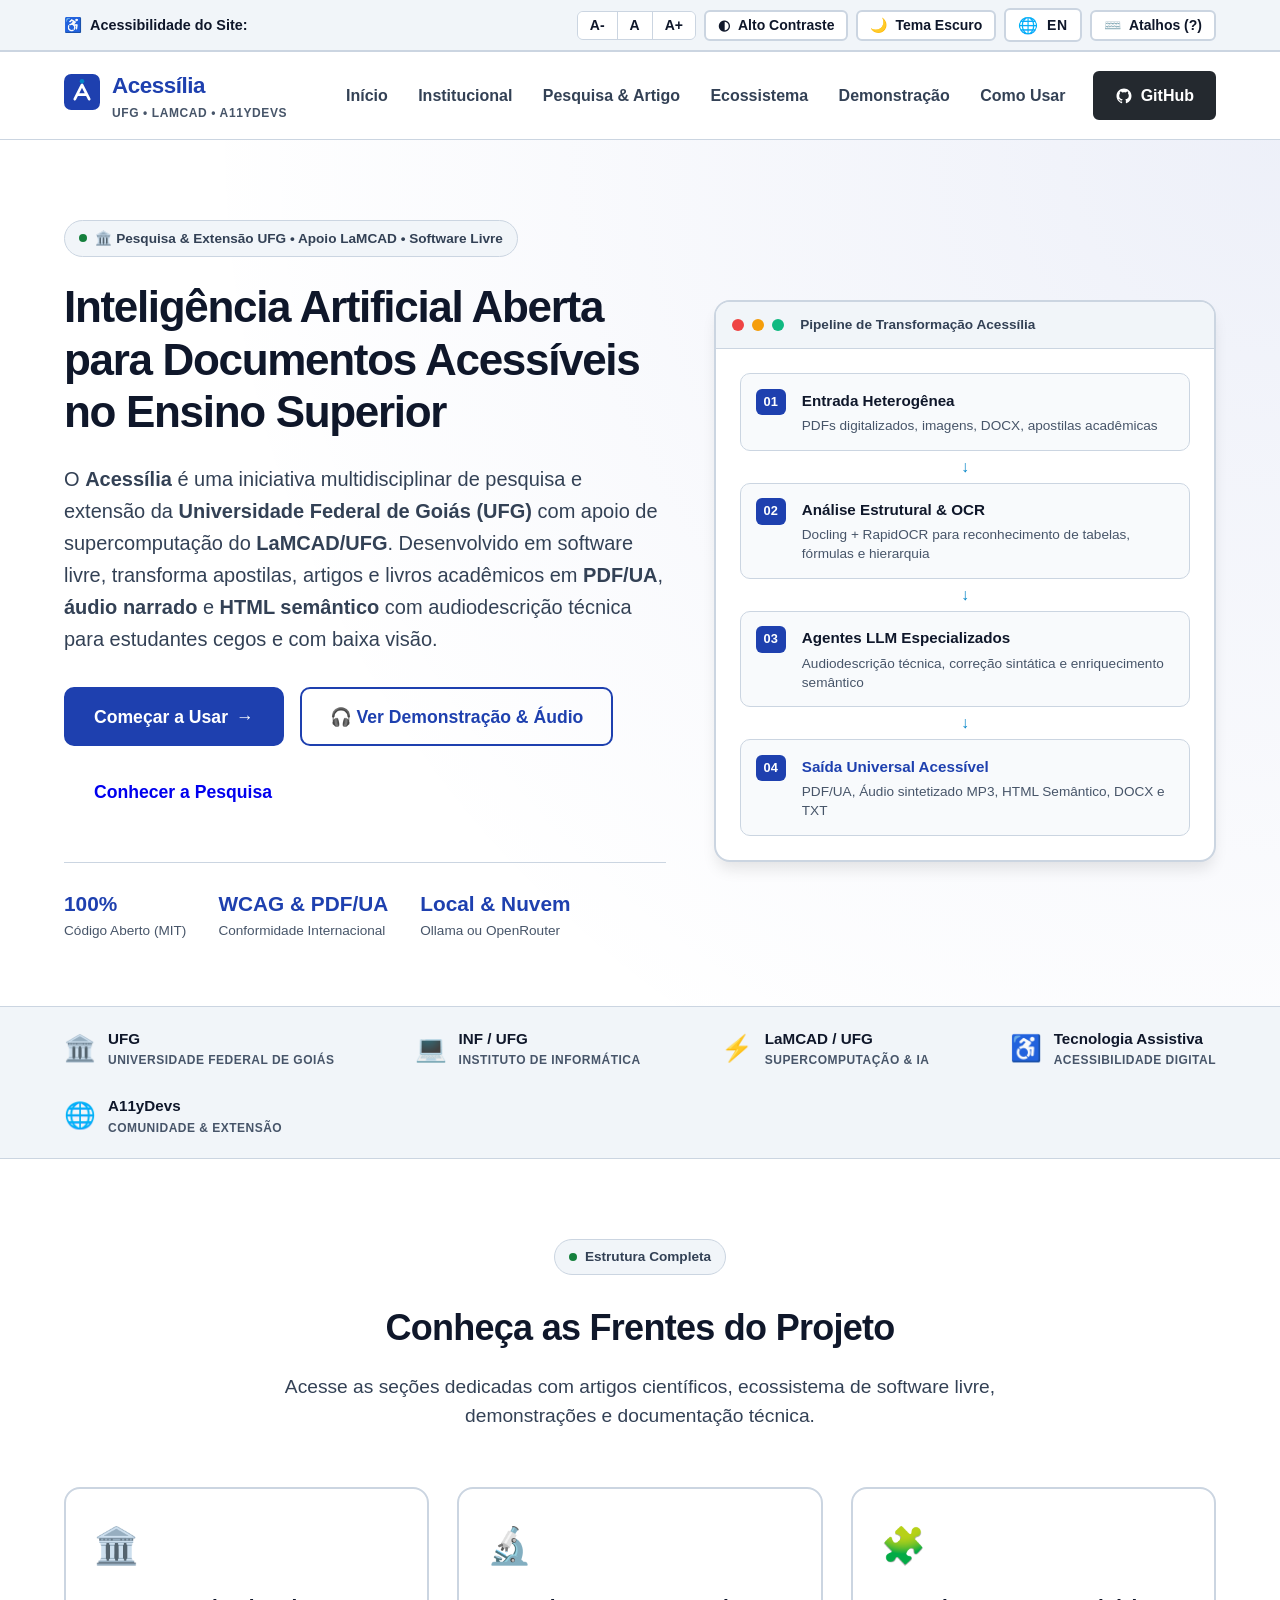
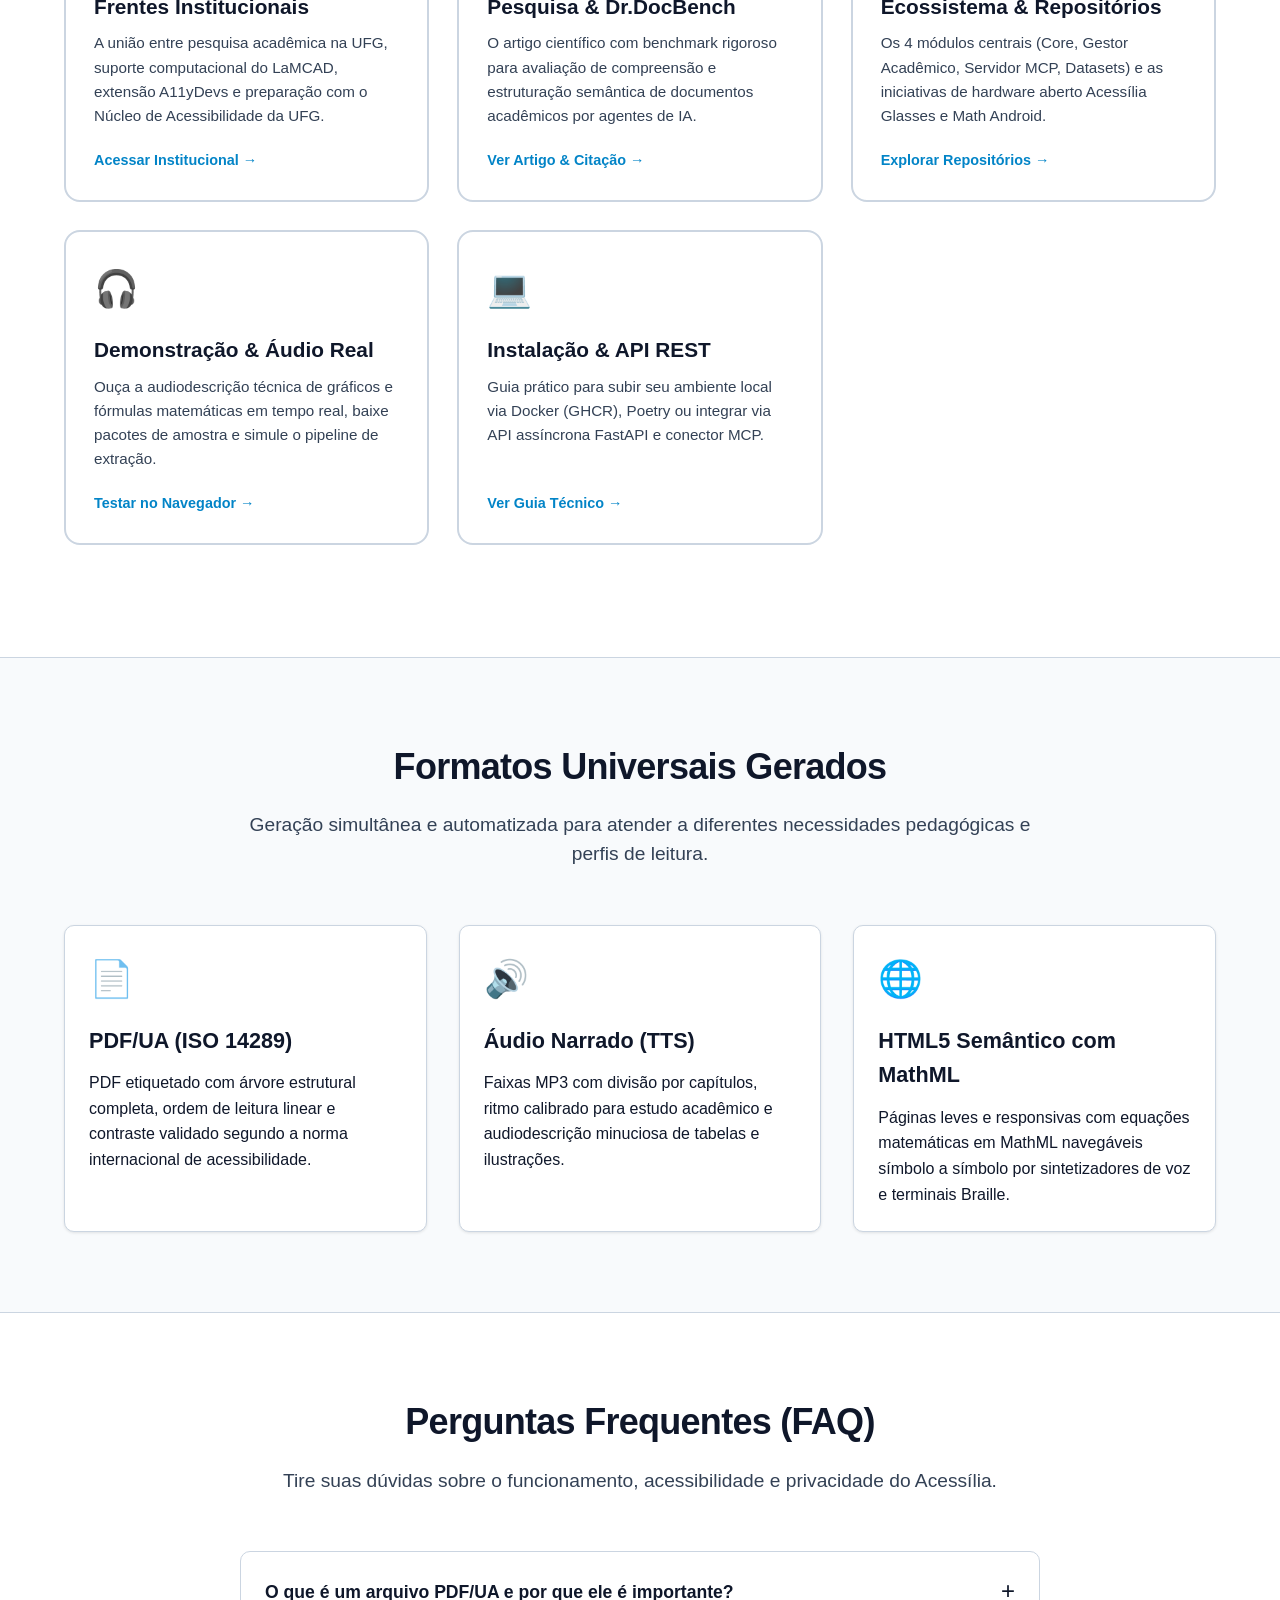
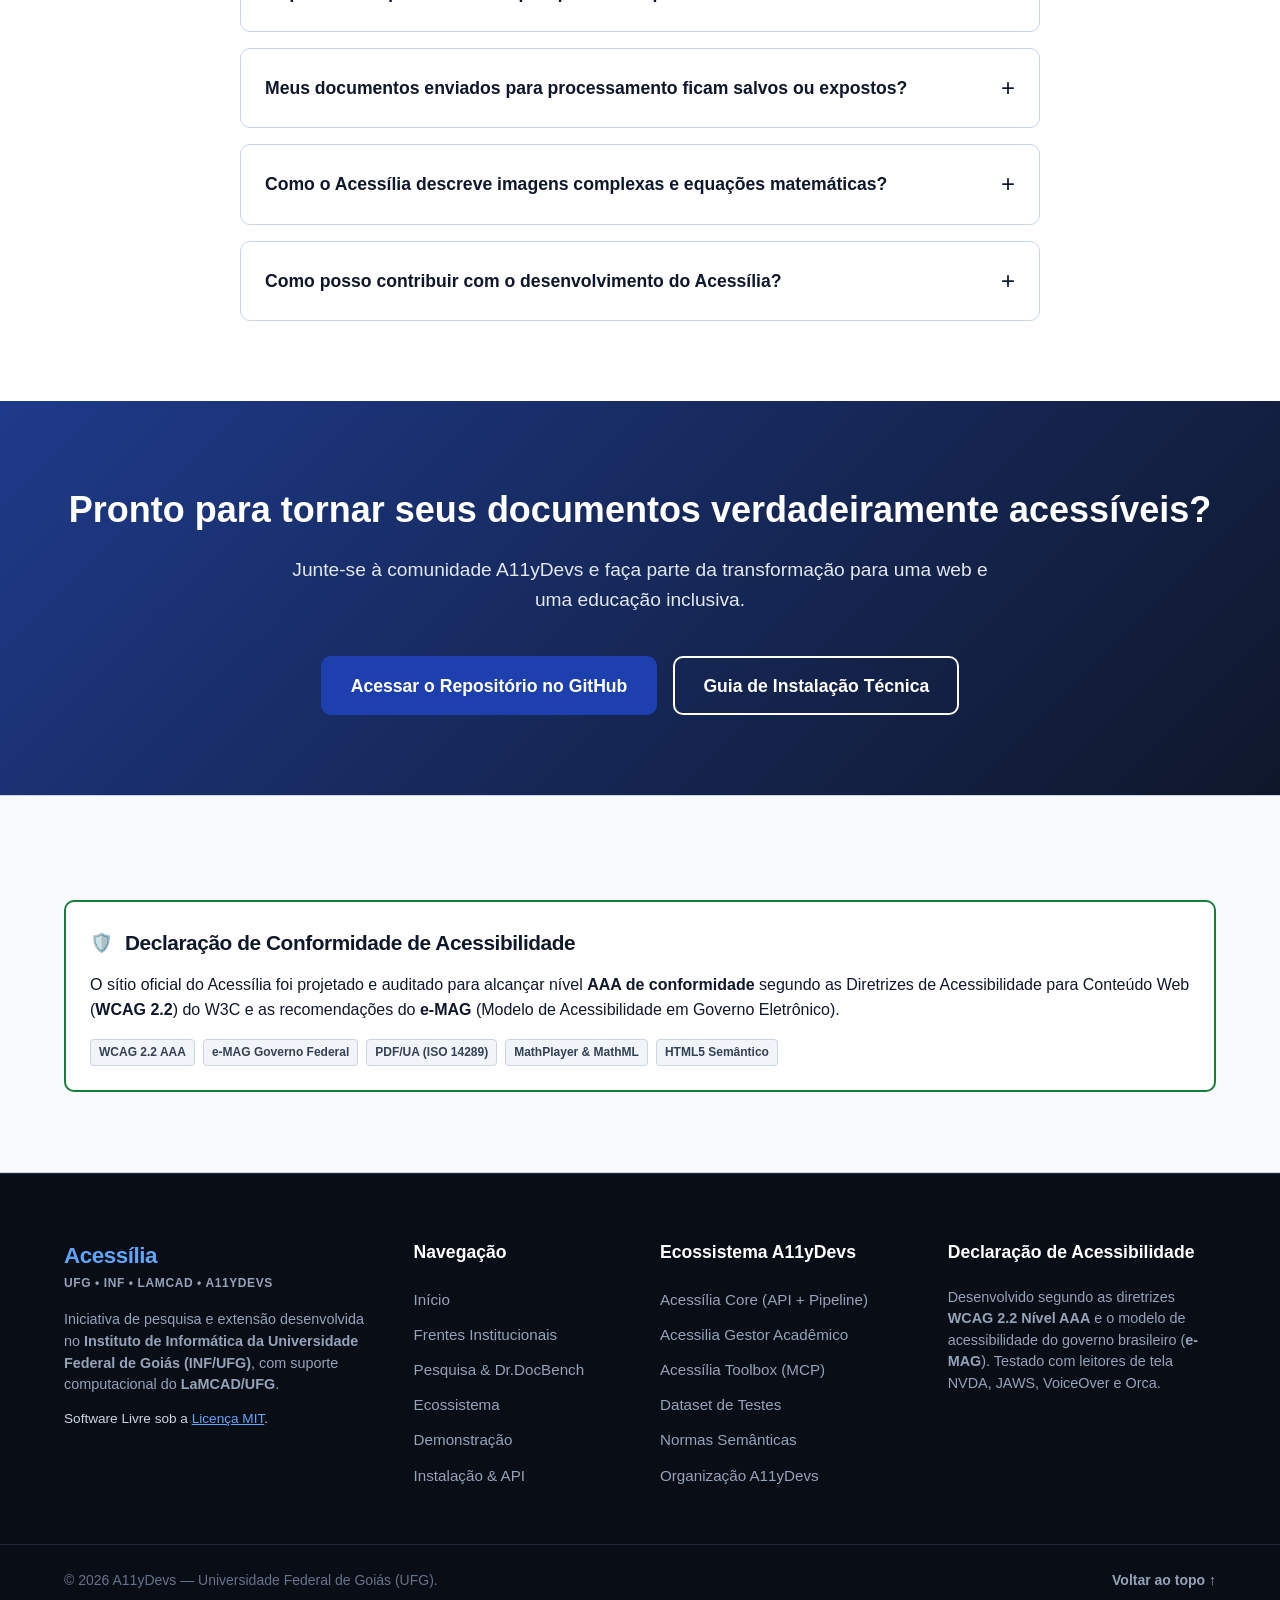
==== commit 168fe31f: "fix: atualizar referencia do artigo para publicacao na ACL Anthology e remover roadmap - Atualiza ci" ====
--- a/index.html
+++ b/index.html
@@ -10,12 +10,18 @@
   <meta name="theme-color" content="#1a365d">
 
   <!-- Metadados Acadêmicos (Google Scholar / Zotero / Mendeley) -->
-  <meta name="citation_title" content="Dr.Docbench: Um Benchmark e Framework para Avaliação de Compreensão e Acessibilização Estrutural de Documentos Científicos por Agentes de IA">
+  <meta name="citation_title" content="Acessilia at Dr.DocBench 2026: Agentic Document Parsing through Canonical Tree Adjudication">
   <meta name="citation_author" content="Inuzuka, Marcelo Akira">
+  <meta name="citation_author" content="Queiroz, Marcos Paulo C M">
   <meta name="citation_author" content="Cordeiro, Jhonata Fernandes">
-  <meta name="citation_publication_date" content="2026">
-  <meta name="citation_institution" content="Universidade Federal de Goiás">
-  <meta name="citation_technical_report_number" content="UFG-INF-2026-01">
+  <meta name="citation_author" content="Pereira, Eduardo Fraga">
+  <meta name="citation_publication_date" content="2026/10">
+  <meta name="citation_conference_title" content="The Proceedings of Workshop on Document Intelligence and Understanding">
+  <meta name="citation_publisher" content="Association for Computational Linguistics">
+  <meta name="citation_firstpage" content="448">
+  <meta name="citation_lastpage" content="459">
+  <meta name="citation_isbn" content="979-8-89176-477-4">
+  <meta name="citation_pdf_url" content="https://aclanthology.org/2026.docinsights-1.31.pdf">
 
   <!-- Open Graph / Redes Sociais -->
   <meta property="og:type" content="website">
@@ -123,7 +129,6 @@
           <li><a href="ecossistema.html" class="nav-link" data-i18n="nav.ecosystem">Ecossistema</a></li>
           <li><a href="demonstracao.html" class="nav-link" data-i18n="nav.demo">Demonstração</a></li>
           <li><a href="como-usar.html" class="nav-link" data-i18n="nav.how_to_use">Como Usar</a></li>
-          <li><a href="roadmap.html" class="nav-link" data-i18n="nav.roadmap">Roadmap</a></li>
           <li>
             <a href="https://github.com/A11yDevs/acessilia" class="btn btn-primary btn-github" target="_blank" rel="noopener noreferrer">
               <svg class="icon-github" width="18" height="18" viewBox="0 0 24 24" fill="currentColor" aria-hidden="true">
@@ -346,16 +351,6 @@
             </p>
             <span class="subpage-nav-card__link">Ver Guia Técnico →</span>
           </a>
-
-          <!-- Card 6: Roadmap -->
-          <a href="roadmap.html" class="subpage-nav-card">
-            <span class="subpage-nav-card__icon" aria-hidden="true">🗺️</span>
-            <h3 class="subpage-nav-card__title">Roadmap Público</h3>
-            <p class="subpage-nav-card__desc">
-              Marcos de 2025 até 2027+, cobrindo a validação institucional no ensino superior, suporte a EPUB 3 Media Overlays e tecnologia vestível.
-            </p>
-            <span class="subpage-nav-card__link">Ver Linha do Tempo →</span>
-          </a>
         </div>
       </div>
     </section>
@@ -522,7 +517,6 @@
           <li><a href="ecossistema.html">Ecossistema</a></li>
           <li><a href="demonstracao.html">Demonstração</a></li>
           <li><a href="como-usar.html">Instalação & API</a></li>
-          <li><a href="roadmap.html">Roadmap Público</a></li>
         </ul>
       </div>
 
--- a/assets/css/style.css
+++ b/assets/css/style.css
@@ -2174,3 +2174,387 @@
   gap: 0.3rem;
 }
 
+/* ==========================================================================
+   24. Estilos Especializados do Roadmap Público e Matriz Técnica
+   ========================================================================== */
+
+.roadmap-cycle-grid {
+  display: grid;
+  grid-template-columns: repeat(auto-fit, minmax(260px, 1fr));
+  gap: 1.5rem;
+  margin-bottom: 3.5rem;
+}
+
+.roadmap-cycle-card {
+  background-color: var(--bg-card);
+  border: 2px solid var(--bg-card-border);
+  border-radius: var(--radius-lg);
+  padding: 1.5rem;
+  display: flex;
+  flex-direction: column;
+  position: relative;
+  transition: transform 0.2s ease, border-color 0.2s ease, box-shadow 0.2s ease;
+}
+
+.roadmap-cycle-card:hover {
+  transform: translateY(-3px);
+  box-shadow: var(--shadow-md);
+  border-color: var(--color-primary);
+}
+
+.roadmap-cycle-card.is-current {
+  border-color: var(--color-primary);
+  background-color: var(--bg-secondary);
+}
+
+.roadmap-cycle-card.is-current::before {
+  content: "";
+  position: absolute;
+  top: -2px;
+  left: 20px;
+  right: 20px;
+  height: 4px;
+  background: linear-gradient(90deg, var(--color-primary), var(--color-accent));
+  border-radius: 999px;
+}
+
+.roadmap-cycle-badge {
+  display: inline-flex;
+  align-items: center;
+  gap: 0.4rem;
+  font-size: 0.75rem;
+  font-weight: 800;
+  text-transform: uppercase;
+  letter-spacing: 0.05em;
+  padding: 0.25rem 0.6rem;
+  border-radius: 999px;
+  margin-bottom: 0.75rem;
+  width: fit-content;
+}
+
+.roadmap-cycle-badge.status-completed {
+  background-color: rgba(21, 128, 61, 0.15);
+  color: var(--color-success);
+  border: 1px solid var(--color-success);
+}
+
+.roadmap-cycle-badge.status-current {
+  background-color: rgba(30, 64, 175, 0.15);
+  color: var(--color-primary);
+  border: 1px solid var(--color-primary);
+}
+
+.roadmap-cycle-badge.status-preparation {
+  background-color: rgba(217, 119, 6, 0.15);
+  color: var(--color-warning);
+  border: 1px solid var(--color-warning);
+}
+
+.roadmap-cycle-badge.status-future {
+  background-color: var(--bg-alt);
+  color: var(--text-muted);
+  border: 1px solid var(--bg-card-border);
+}
+
+.roadmap-cycle-title {
+  font-size: 1.15rem;
+  font-weight: 800;
+  color: var(--text-primary);
+  margin-bottom: 0.5rem;
+  line-height: 1.3;
+}
+
+.roadmap-cycle-desc {
+  font-size: 0.9rem;
+  color: var(--text-secondary);
+  line-height: 1.5;
+  margin-bottom: 1rem;
+}
+
+.roadmap-cycle-card .tech-tags {
+  margin-top: auto;
+  margin-bottom: 0;
+}
+
+/* Timeline Custom Styles */
+.roadmap-badge {
+  font-size: 0.8rem;
+  font-weight: 700;
+  padding: 0.25rem 0.65rem;
+  border-radius: 999px;
+  background-color: var(--bg-alt);
+  color: var(--text-primary);
+  border: 1px solid var(--bg-card-border);
+}
+
+.roadmap-status {
+  font-size: 0.8rem;
+  font-weight: 700;
+  color: var(--color-primary);
+}
+
+.roadmap-tags {
+  display: flex;
+  flex-wrap: wrap;
+  gap: 0.4rem;
+  margin-top: 1rem;
+}
+
+.roadmap-tag {
+  font-size: 0.75rem;
+  font-family: var(--font-mono);
+  background-color: var(--bg-alt);
+  color: var(--text-secondary);
+  border: 1px solid var(--bg-card-border);
+  padding: 0.2rem 0.55rem;
+  border-radius: 4px;
+}
+
+.roadmap-deliverables-block {
+  margin: 1.25rem 0;
+  background-color: var(--bg-alt);
+  border: 1px solid var(--bg-card-border);
+  border-radius: var(--radius-sm);
+  padding: 1.25rem;
+}
+
+.roadmap-deliverables-title {
+  font-size: 0.85rem;
+  font-weight: 800;
+  text-transform: uppercase;
+  letter-spacing: 0.05em;
+  color: var(--color-primary);
+  margin-bottom: 0.75rem;
+  display: flex;
+  align-items: center;
+  gap: 0.5rem;
+}
+
+.roadmap-deliverables {
+  list-style: none;
+  padding: 0;
+  margin: 0;
+  display: flex;
+  flex-direction: column;
+  gap: 0.65rem;
+}
+
+.roadmap-deliverables li {
+  position: relative;
+  padding-left: 1.5rem;
+  font-size: 0.9rem;
+  color: var(--text-secondary);
+  line-height: 1.5;
+}
+
+.roadmap-deliverables.completed li::before {
+  content: "✓";
+  position: absolute;
+  left: 0;
+  color: var(--color-success);
+  font-weight: 800;
+}
+
+.roadmap-deliverables.current li::before {
+  content: "⚡";
+  position: absolute;
+  left: 0;
+  color: var(--color-accent);
+}
+
+.roadmap-deliverables.preparation li::before {
+  content: "⏳";
+  position: absolute;
+  left: 0;
+  color: var(--color-primary);
+}
+
+.roadmap-deliverables.future li::before {
+  content: "✦";
+  position: absolute;
+  left: 0;
+  color: var(--text-muted);
+}
+
+.roadmap-deliverables li strong {
+  color: var(--text-primary);
+}
+
+/* Tabela de Matriz do Ecossistema */
+.table-responsive {
+  width: 100%;
+  overflow-x: auto;
+  border: 1px solid var(--bg-card-border);
+  border-radius: var(--radius-md);
+  margin: 2rem 0;
+  background-color: var(--bg-card);
+  box-shadow: var(--shadow-sm);
+}
+
+.roadmap-table {
+  width: 100%;
+  border-collapse: collapse;
+  text-align: left;
+  font-size: 0.9rem;
+}
+
+.roadmap-table caption {
+  padding: 1rem 1.25rem;
+  font-size: 1.1rem;
+  font-weight: 800;
+  text-align: left;
+  color: var(--text-primary);
+  background-color: var(--bg-alt);
+  border-bottom: 2px solid var(--bg-card-border);
+}
+
+.roadmap-table th,
+.roadmap-table td {
+  padding: 0.9rem 1.25rem;
+  border-bottom: 1px solid var(--bg-card-border);
+  vertical-align: middle;
+}
+
+.roadmap-table th {
+  background-color: var(--bg-secondary);
+  color: var(--text-primary);
+  font-weight: 700;
+  font-size: 0.85rem;
+  text-transform: uppercase;
+  letter-spacing: 0.04em;
+}
+
+.roadmap-table tbody tr:hover {
+  background-color: var(--bg-alt);
+}
+
+.roadmap-table td strong {
+  color: var(--text-primary);
+}
+
+.roadmap-repo-link {
+  font-family: var(--font-mono);
+  font-size: 0.85rem;
+  font-weight: 700;
+  color: var(--color-accent);
+  text-decoration: none;
+}
+
+.roadmap-repo-link:hover {
+  text-decoration: underline;
+  color: var(--color-primary);
+}
+
+.status-pill {
+  display: inline-flex;
+  align-items: center;
+  gap: 0.35rem;
+  padding: 0.2rem 0.6rem;
+  border-radius: 999px;
+  font-size: 0.75rem;
+  font-weight: 700;
+  white-space: nowrap;
+}
+
+.status-pill--completed {
+  background-color: rgba(21, 128, 61, 0.15);
+  color: var(--color-success);
+  border: 1px solid var(--color-success);
+}
+
+.status-pill--current {
+  background-color: rgba(30, 64, 175, 0.15);
+  color: var(--color-primary);
+  border: 1px solid var(--color-primary);
+}
+
+.status-pill--preparation {
+  background-color: rgba(217, 119, 6, 0.15);
+  color: var(--color-warning);
+  border: 1px solid var(--color-warning);
+}
+
+.status-pill--future {
+  background-color: var(--bg-alt);
+  color: var(--text-muted);
+  border: 1px solid var(--bg-card-border);
+}
+
+/* Pilares de Engenharia do Roadmap */
+.roadmap-pillars-grid {
+  display: grid;
+  grid-template-columns: repeat(auto-fit, minmax(280px, 1fr));
+  gap: 1.5rem;
+  margin: 2rem 0 3rem 0;
+}
+
+.roadmap-pillar-card {
+  background-color: var(--bg-card);
+  border: 2px solid var(--bg-card-border);
+  border-radius: var(--radius-lg);
+  padding: 1.75rem;
+  display: flex;
+  flex-direction: column;
+  transition: transform 0.2s ease, border-color 0.2s ease;
+}
+
+.roadmap-pillar-card:hover {
+  transform: translateY(-3px);
+  border-color: var(--color-primary);
+}
+
+.roadmap-pillar-icon {
+  font-size: 2rem;
+  margin-bottom: 0.75rem;
+}
+
+.roadmap-pillar-title {
+  font-size: 1.15rem;
+  font-weight: 800;
+  color: var(--text-primary);
+  margin-bottom: 0.5rem;
+}
+
+.roadmap-pillar-desc {
+  font-size: 0.9rem;
+  color: var(--text-secondary);
+  line-height: 1.6;
+}
+
+/* Banner de Aviso Institucional UFG / NAI */
+.institutional-notice-banner {
+  background-color: var(--bg-secondary);
+  border: 2px solid var(--color-primary);
+  border-left: 6px solid var(--color-primary);
+  border-radius: var(--radius-md);
+  padding: 1.75rem;
+  margin: 3rem 0;
+  display: flex;
+  gap: 1.25rem;
+  align-items: flex-start;
+}
+
+.institutional-notice-icon {
+  font-size: 2rem;
+  line-height: 1;
+  flex-shrink: 0;
+}
+
+.institutional-notice-content h3 {
+  font-size: 1.2rem;
+  font-weight: 800;
+  color: var(--text-primary);
+  margin-bottom: 0.5rem;
+}
+
+.institutional-notice-content p {
+  font-size: 0.95rem;
+  color: var(--text-secondary);
+  line-height: 1.6;
+  margin-bottom: 0.75rem;
+}
+
+.institutional-notice-content p:last-child {
+  margin-bottom: 0;
+}
+
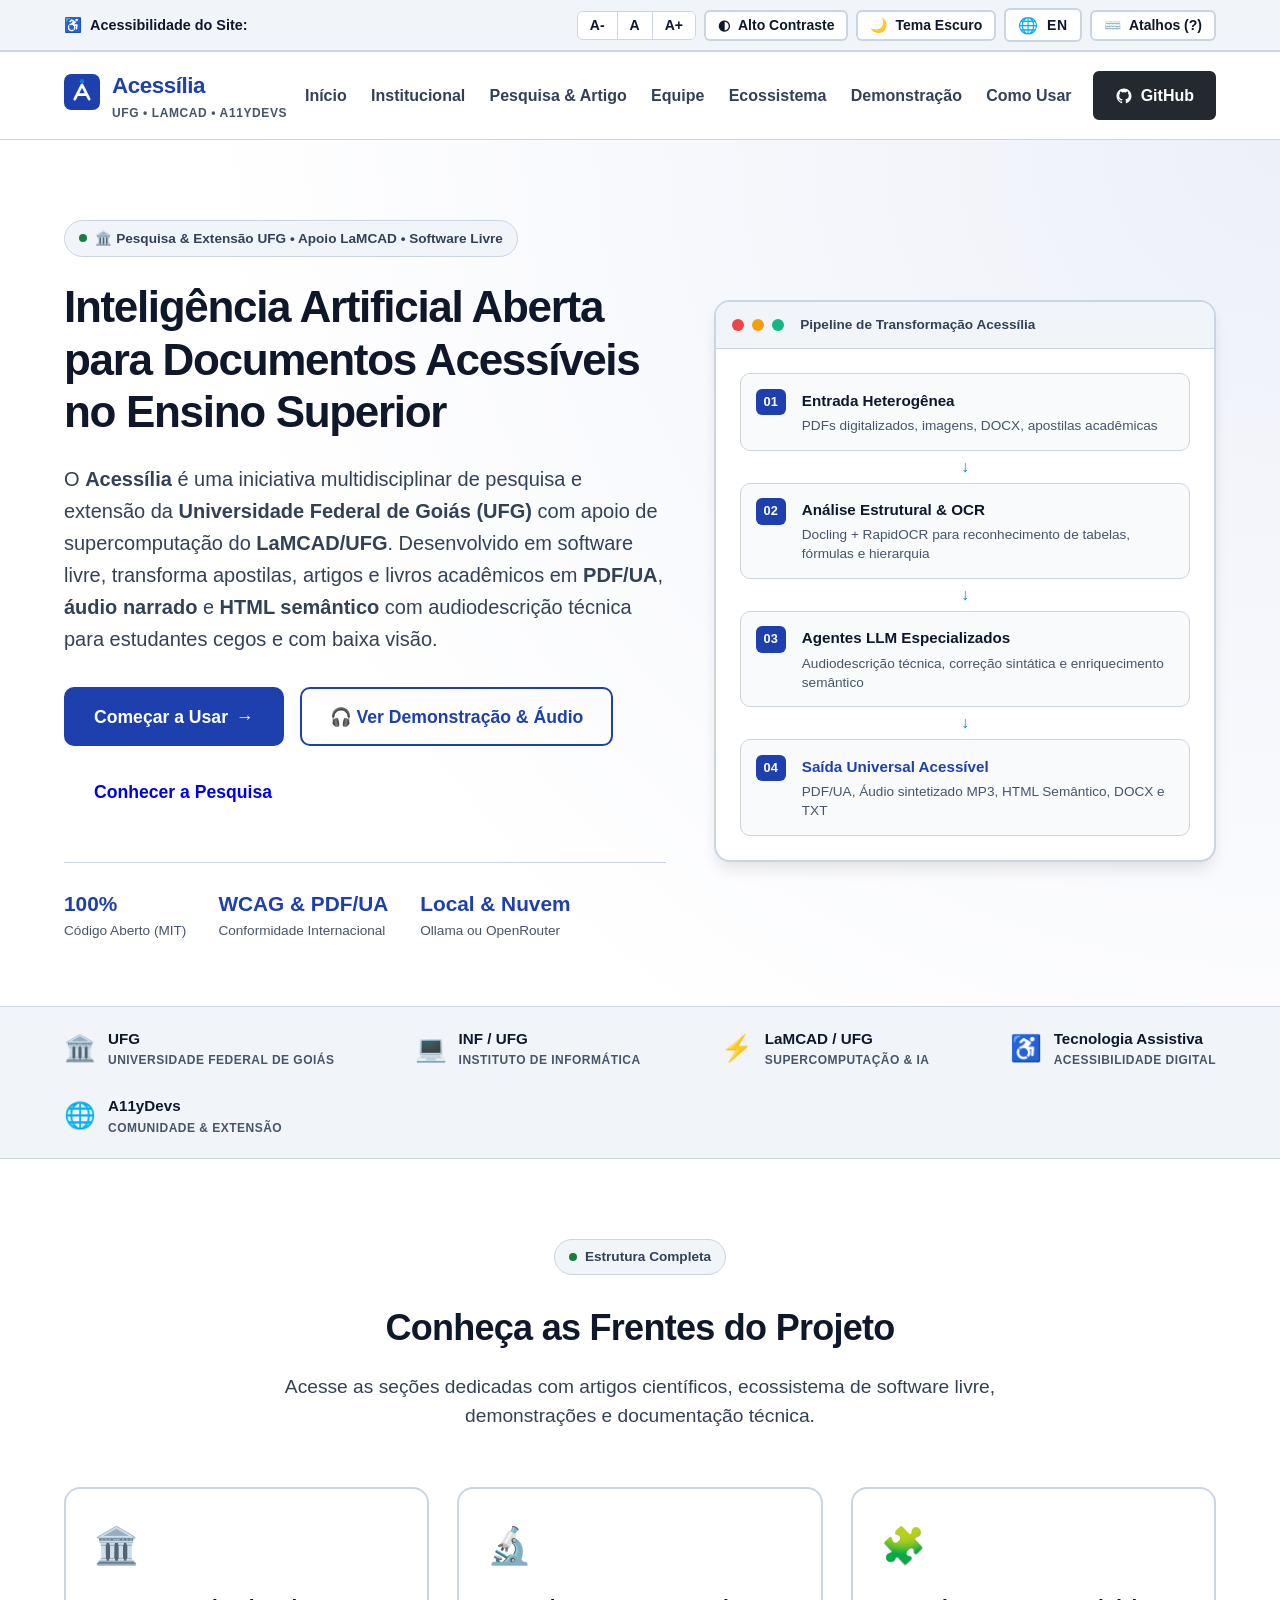
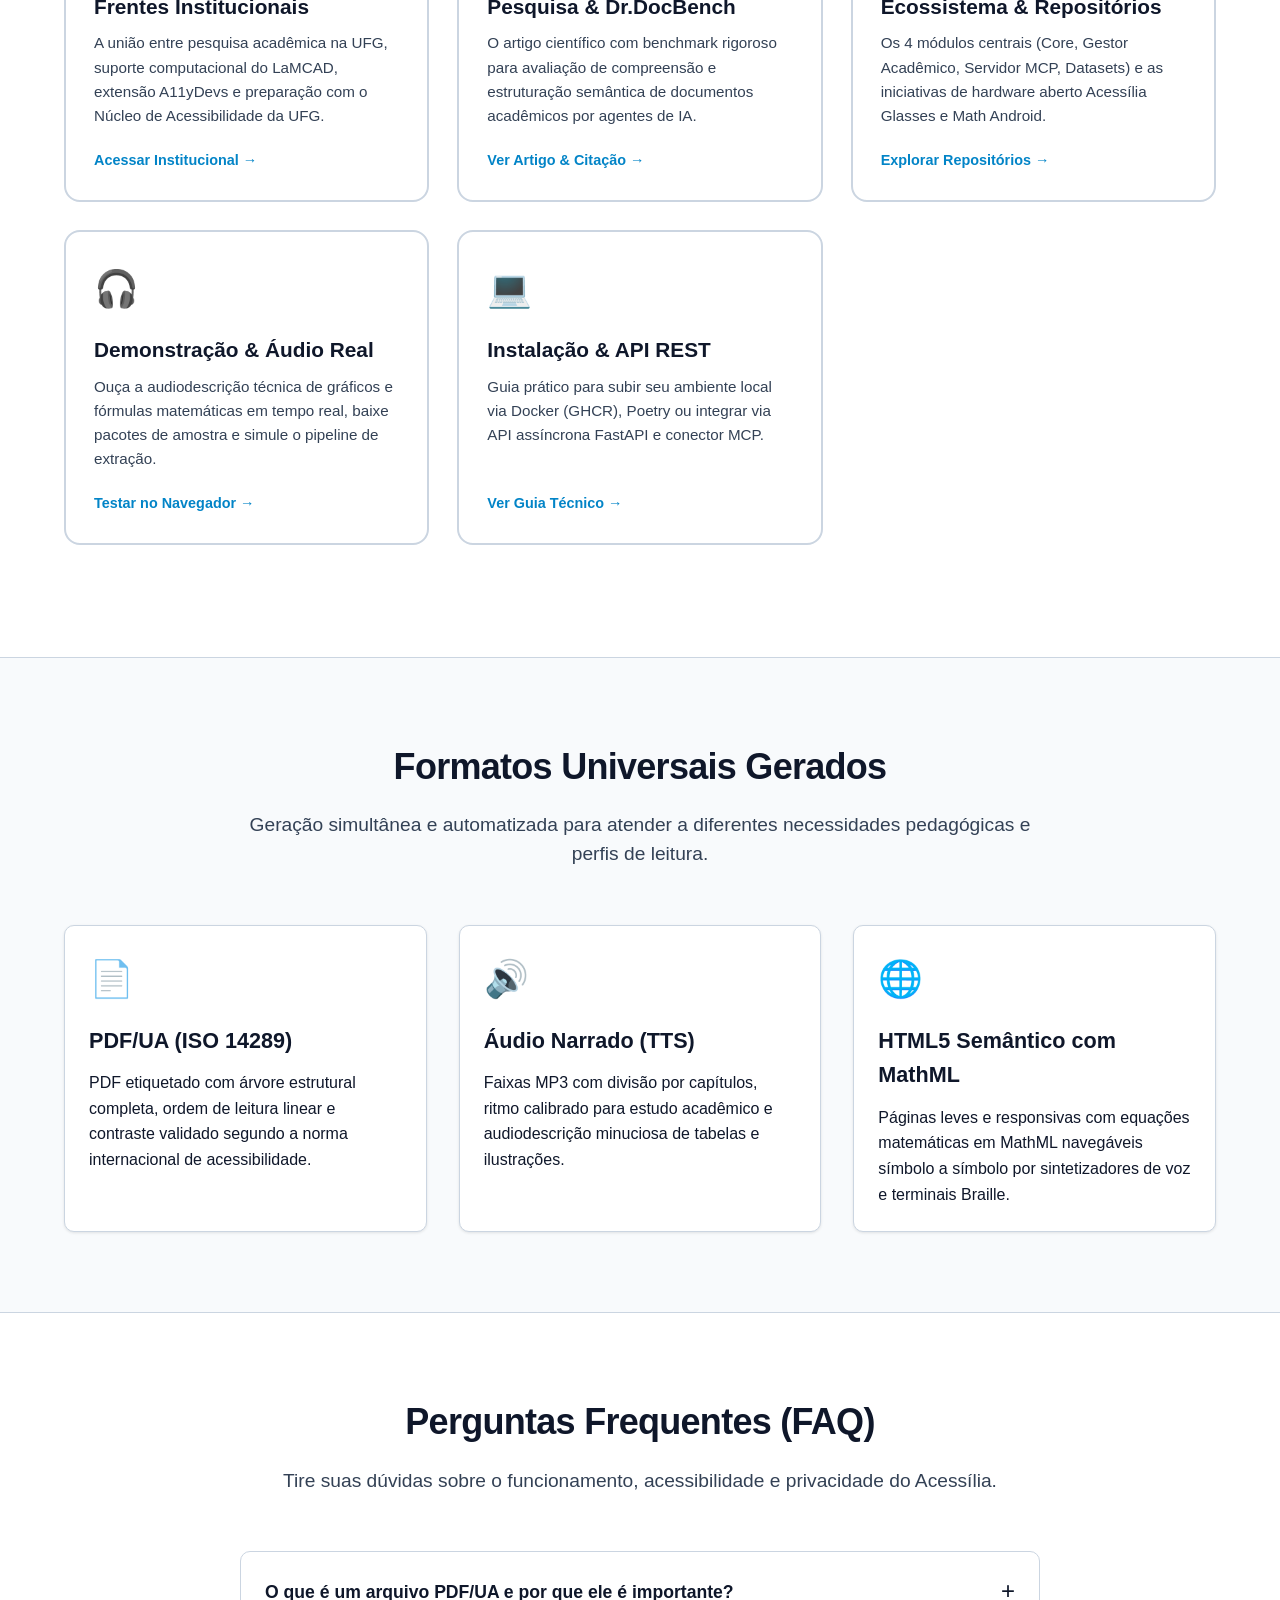
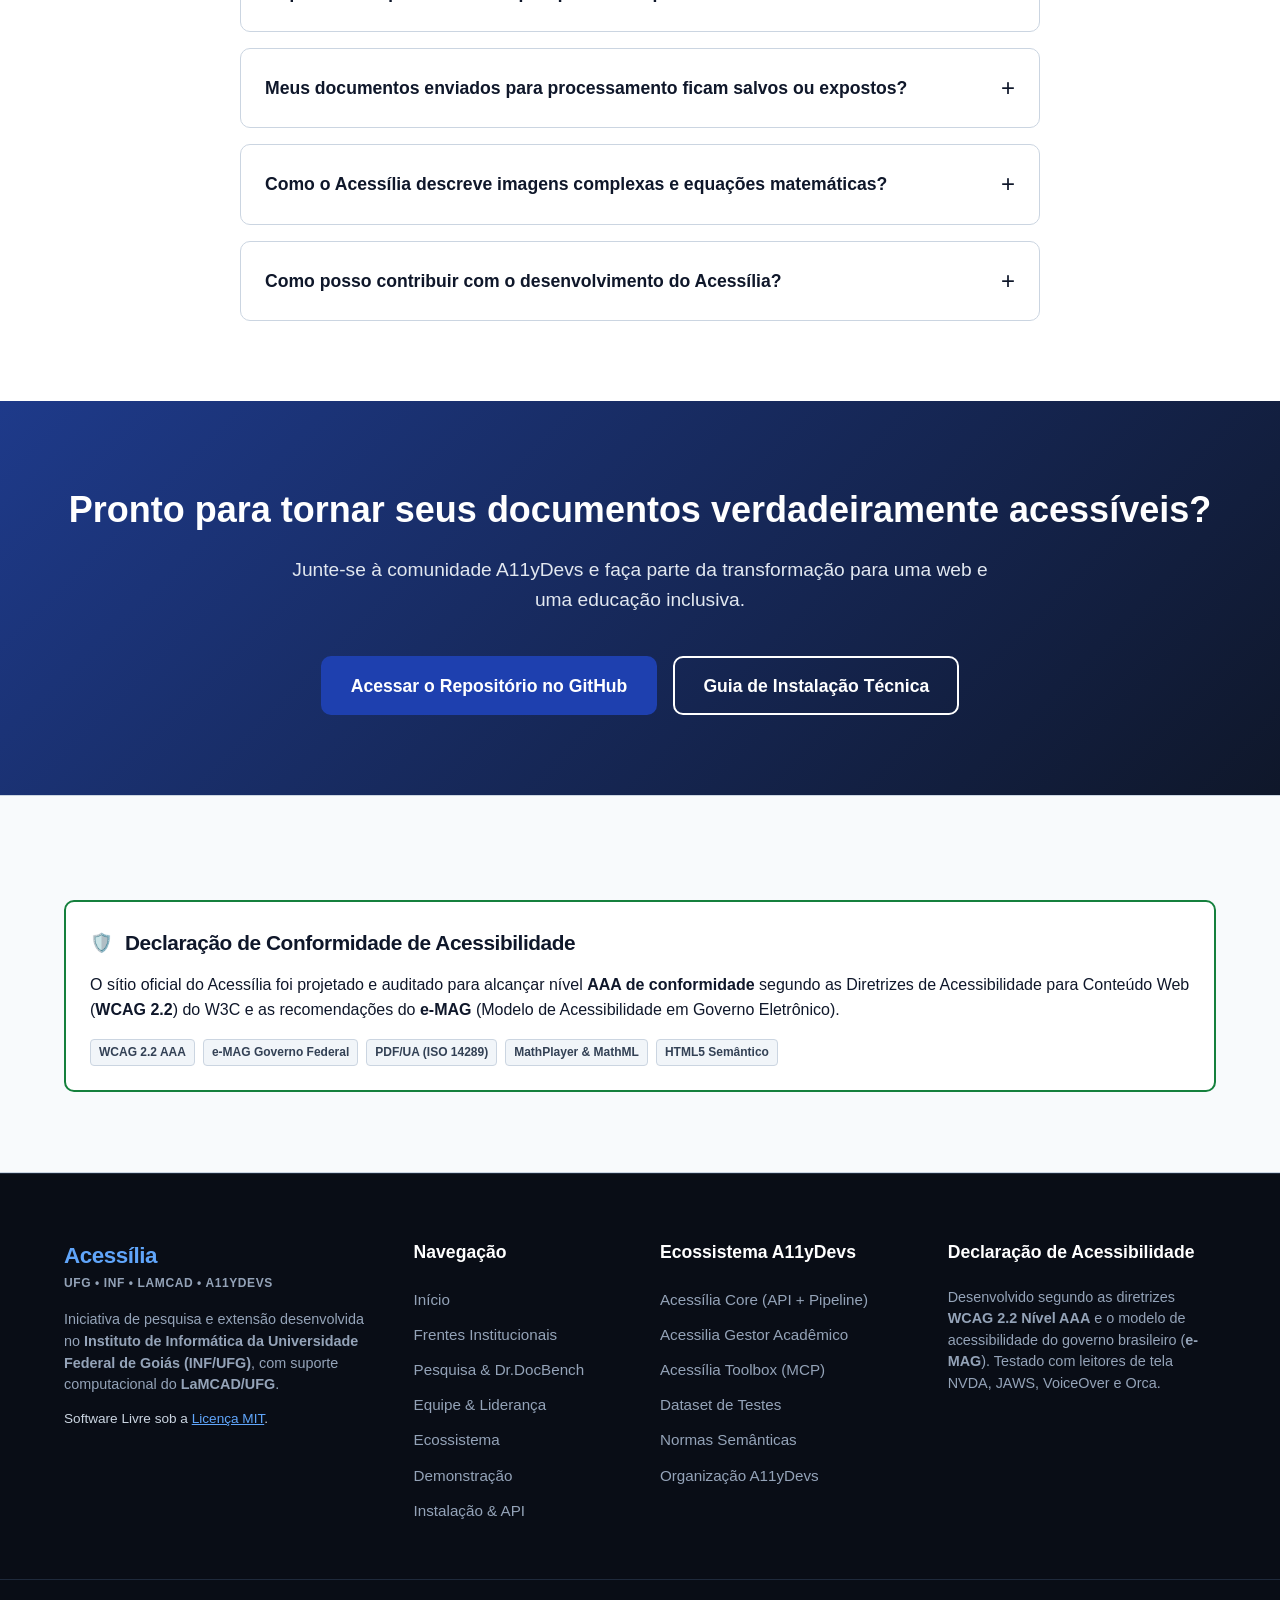
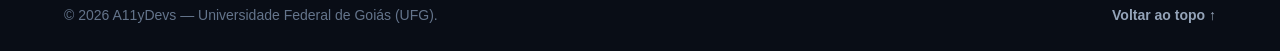
==== commit cf71ffe7: "feat(team): add bilingual Research Team & Leadership page (#1) Add equipe.html (pt-BR) and team.html" ====
--- a/index.html
+++ b/index.html
@@ -126,6 +126,7 @@
           <li><a href="index.html" class="nav-link" aria-current="page" data-i18n="nav.home">Início</a></li>
           <li><a href="institucional.html" class="nav-link" data-i18n="nav.institutional">Institucional</a></li>
           <li><a href="pesquisa.html" class="nav-link" data-i18n="nav.research">Pesquisa & Artigo</a></li>
+          <li><a href="equipe.html" class="nav-link" data-i18n="nav.team" data-href-en="team.html">Equipe</a></li>
           <li><a href="ecossistema.html" class="nav-link" data-i18n="nav.ecosystem">Ecossistema</a></li>
           <li><a href="demonstracao.html" class="nav-link" data-i18n="nav.demo">Demonstração</a></li>
           <li><a href="como-usar.html" class="nav-link" data-i18n="nav.how_to_use">Como Usar</a></li>
@@ -514,6 +515,7 @@
           <li><a href="index.html">Início</a></li>
           <li><a href="institucional.html">Frentes Institucionais</a></li>
           <li><a href="pesquisa.html">Pesquisa & Dr.DocBench</a></li>
+          <li><a href="equipe.html" data-href-en="team.html">Equipe & Liderança</a></li>
           <li><a href="ecossistema.html">Ecossistema</a></li>
           <li><a href="demonstracao.html">Demonstração</a></li>
           <li><a href="como-usar.html">Instalação & API</a></li>
--- a/assets/css/style.css
+++ b/assets/css/style.css
@@ -357,10 +357,11 @@
   display: flex;
   align-items: center;
   list-style: none;
-  gap: 1.5rem;
+  gap: clamp(0.75rem, 1.4vw, 1.5rem);
 }
 
 .nav-link {
+  white-space: nowrap;
   text-decoration: none;
   color: var(--text-secondary);
   font-weight: 600;
@@ -1134,7 +1135,8 @@
   }
 }
 
-@media (max-width: 768px) {
+/* Menu colapsável: com 7 itens o menu horizontal não cabe abaixo de ~1200px */
+@media (max-width: 1200px) {
   .nav-toggle {
     display: block;
   }
@@ -1157,6 +1159,31 @@
   .nav-list.is-active {
     display: flex;
   }
+}
+
+@media (max-width: 768px) {
+  .nav-toggle {
+    display: block;
+  }
+
+  .nav-list {
+    display: none;
+    position: absolute;
+    top: 100%;
+    left: 0;
+    right: 0;
+    background-color: var(--bg-primary);
+    border-bottom: 2px solid var(--bg-card-border);
+    flex-direction: column;
+    padding: 1.5rem;
+    box-shadow: var(--shadow-lg);
+    gap: 1rem;
+    align-items: flex-start;
+  }
+
+  .nav-list.is-active {
+    display: flex;
+  }
 
   .site-footer__inner {
     grid-template-columns: 1fr;
@@ -1754,6 +1781,152 @@
   color: var(--color-primary);
 }
 
+/* Página Equipe & Liderança Científica (equipe.html / team.html) */
+.team-grid {
+  display: grid;
+  gap: 2rem;
+  grid-template-columns: repeat(auto-fit, minmax(300px, 1fr));
+}
+
+.team-card--lead {
+  max-width: 960px;
+  margin: 0 auto;
+  border-color: var(--color-primary);
+}
+
+.team-card--lead:hover {
+  transform: none;
+}
+
+/* Links de equipe: cor primária garante contraste AA/AAA (accent falha em texto pequeno) */
+.team-card .team-link {
+  color: var(--color-primary);
+  text-decoration: underline;
+  text-underline-offset: 0.15em;
+}
+
+.team-facts {
+  display: grid;
+  grid-template-columns: minmax(140px, max-content) 1fr;
+  gap: 0.5rem 1.25rem;
+  margin: 0 0 1.25rem 0;
+  font-size: 0.95rem;
+}
+
+.team-facts dt {
+  font-weight: 700;
+  color: var(--text-primary);
+}
+
+.team-facts dd {
+  margin: 0;
+  color: var(--text-secondary);
+}
+
+@media (max-width: 600px) {
+  .team-facts {
+    grid-template-columns: 1fr;
+  }
+  .team-facts dd {
+    margin-bottom: 0.5rem;
+  }
+}
+
+.research-lines {
+  list-style: none;
+  padding: 0;
+  margin: 0;
+  display: grid;
+  gap: 1.25rem;
+  grid-template-columns: repeat(auto-fit, minmax(280px, 1fr));
+}
+
+.research-lines li {
+  background-color: var(--bg-card);
+  border: 2px solid var(--bg-card-border);
+  border-radius: var(--radius-md);
+  padding: 1.25rem 1.5rem;
+}
+
+.research-lines h3 {
+  font-size: 1.1rem;
+  font-weight: 800;
+  color: var(--text-primary);
+  margin-bottom: 0.4rem;
+}
+
+.research-lines p {
+  margin: 0;
+  color: var(--text-secondary);
+  font-size: 0.95rem;
+  line-height: 1.55;
+}
+
+.content-narrow {
+  max-width: 960px;
+  margin: 0 auto;
+}
+
+.content-narrow h3 {
+  font-size: 1.25rem;
+  font-weight: 800;
+  color: var(--text-primary);
+  margin: 2rem 0 0.75rem 0;
+}
+
+.content-narrow p,
+.content-narrow li {
+  color: var(--text-secondary);
+  line-height: 1.6;
+}
+
+.content-narrow ul {
+  padding-left: 1.25rem;
+  margin: 0 0 1rem 0;
+}
+
+.content-narrow li {
+  margin-bottom: 0.5rem;
+}
+
+.content-narrow a {
+  color: var(--color-primary);
+  text-decoration: underline;
+  text-underline-offset: 0.15em;
+}
+
+.table-caption-visible {
+  caption-side: top;
+  text-align: left;
+  font-weight: 700;
+  color: var(--text-primary);
+  padding-bottom: 0.75rem;
+}
+
+.source-note {
+  font-size: 0.9rem;
+  color: var(--text-muted);
+  margin-top: 0.75rem;
+}
+
+.notice-box {
+  border-left: 4px solid var(--color-primary);
+  background-color: var(--bg-alt);
+  padding: 1rem 1.25rem;
+  border-radius: var(--radius-sm);
+  margin: 1.5rem 0;
+}
+
+.notice-box p {
+  margin: 0;
+}
+
+.page-lead a {
+  color: var(--color-primary);
+  text-decoration: underline;
+  text-underline-offset: 0.15em;
+}
+
 /* ==========================================================================
    20. Linha do Tempo & Roadmap Público
    ========================================================================== */
